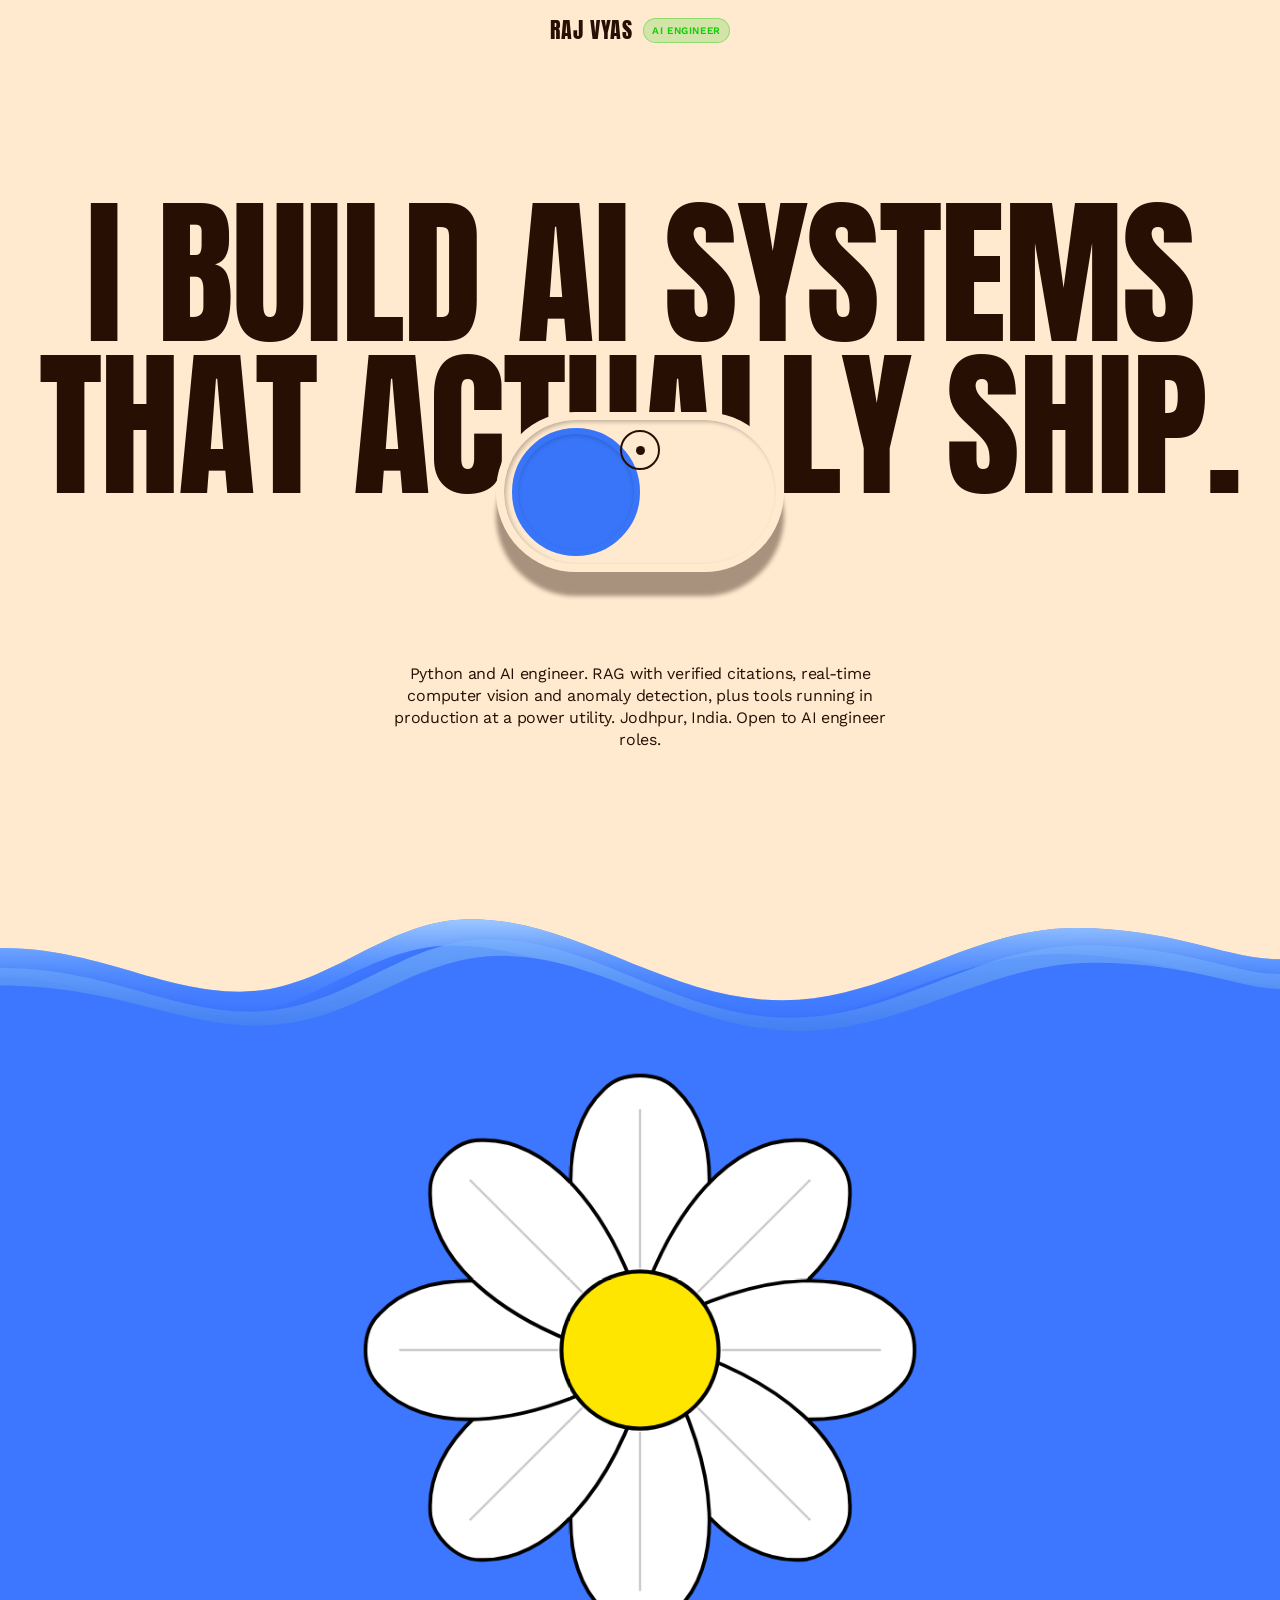
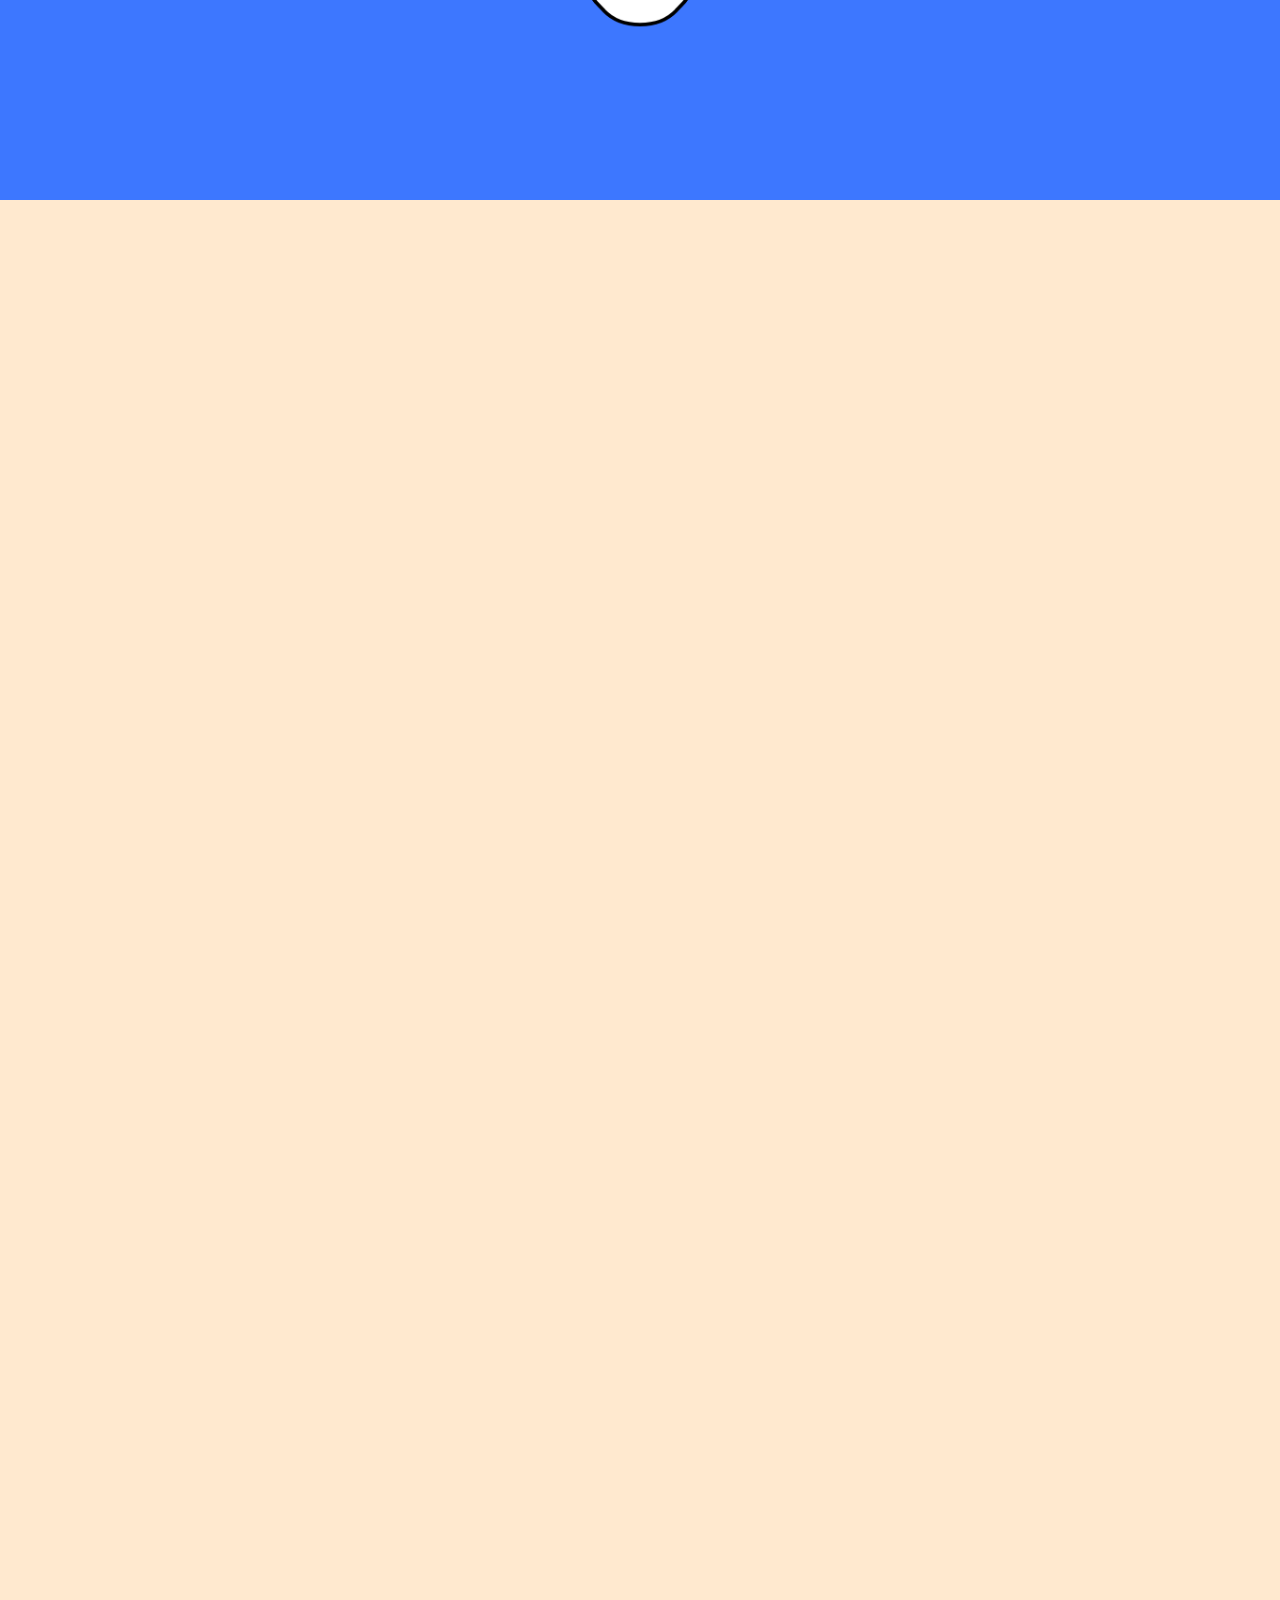
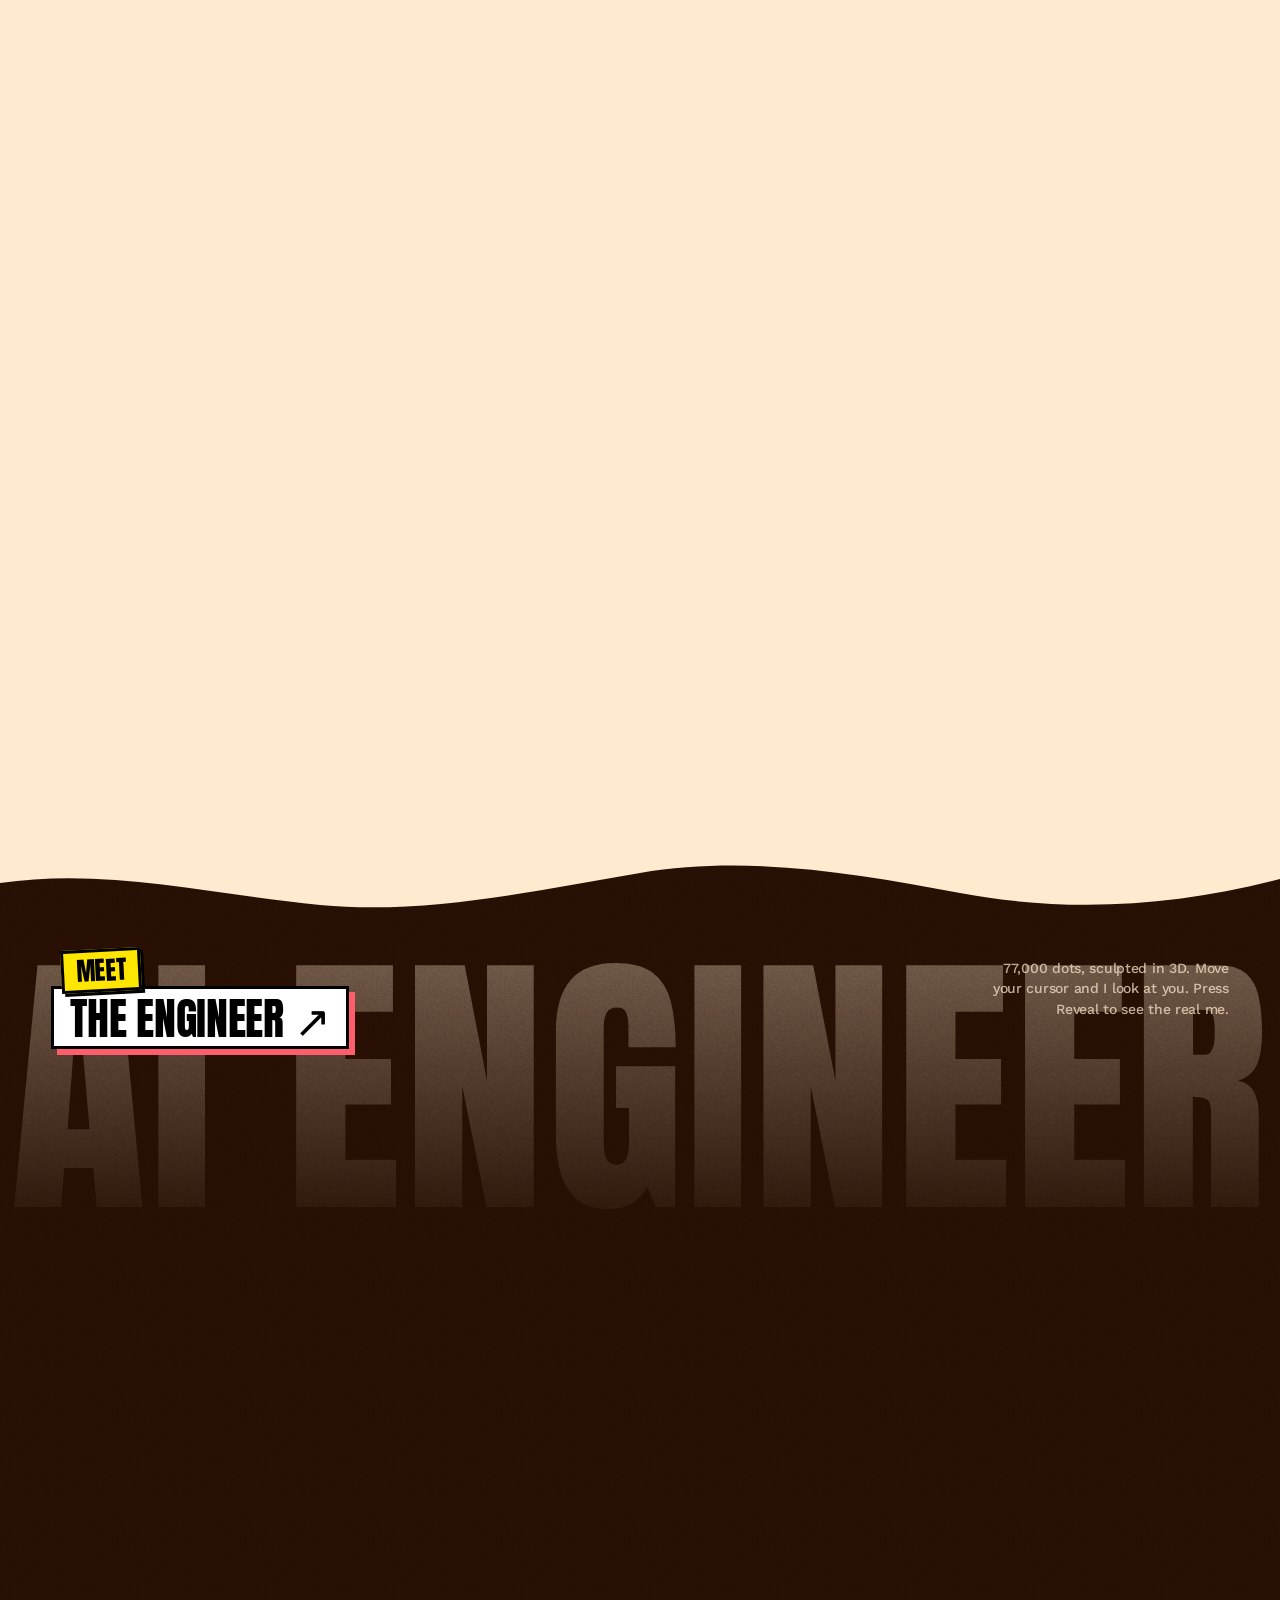
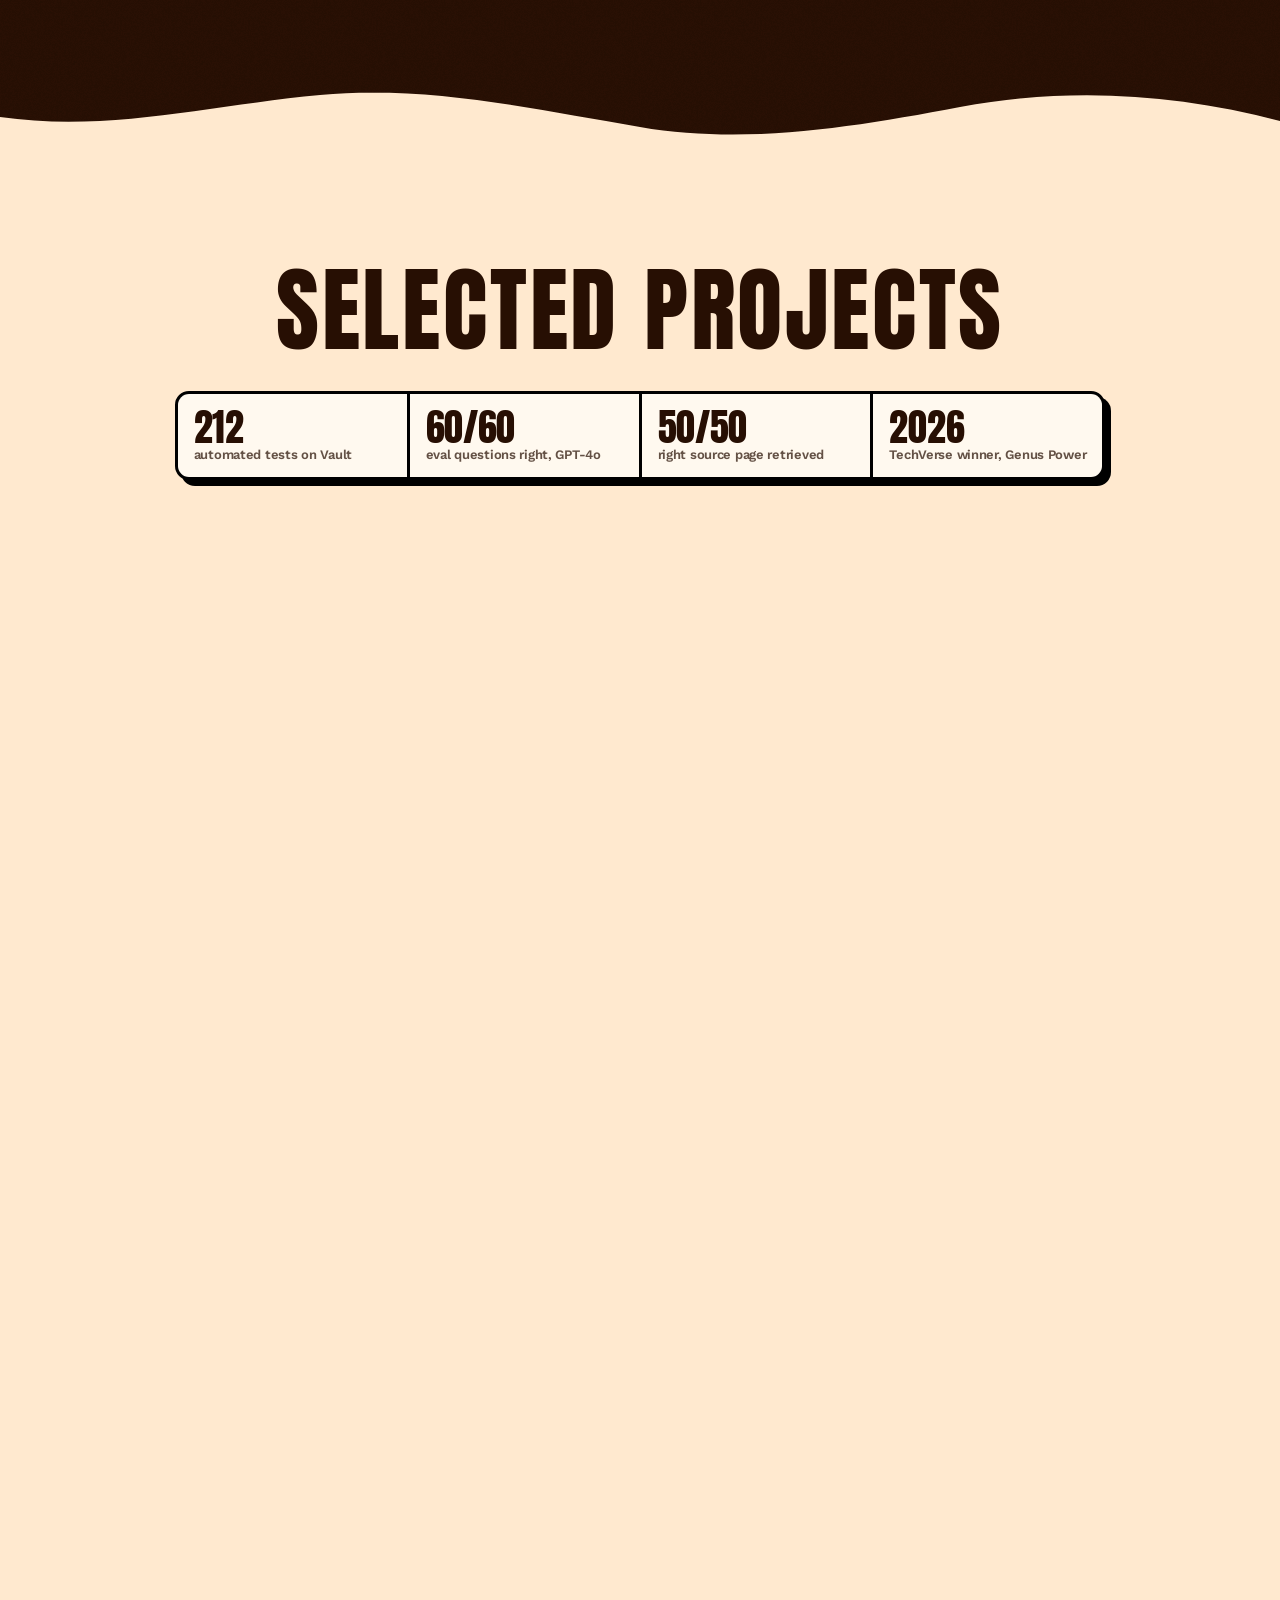
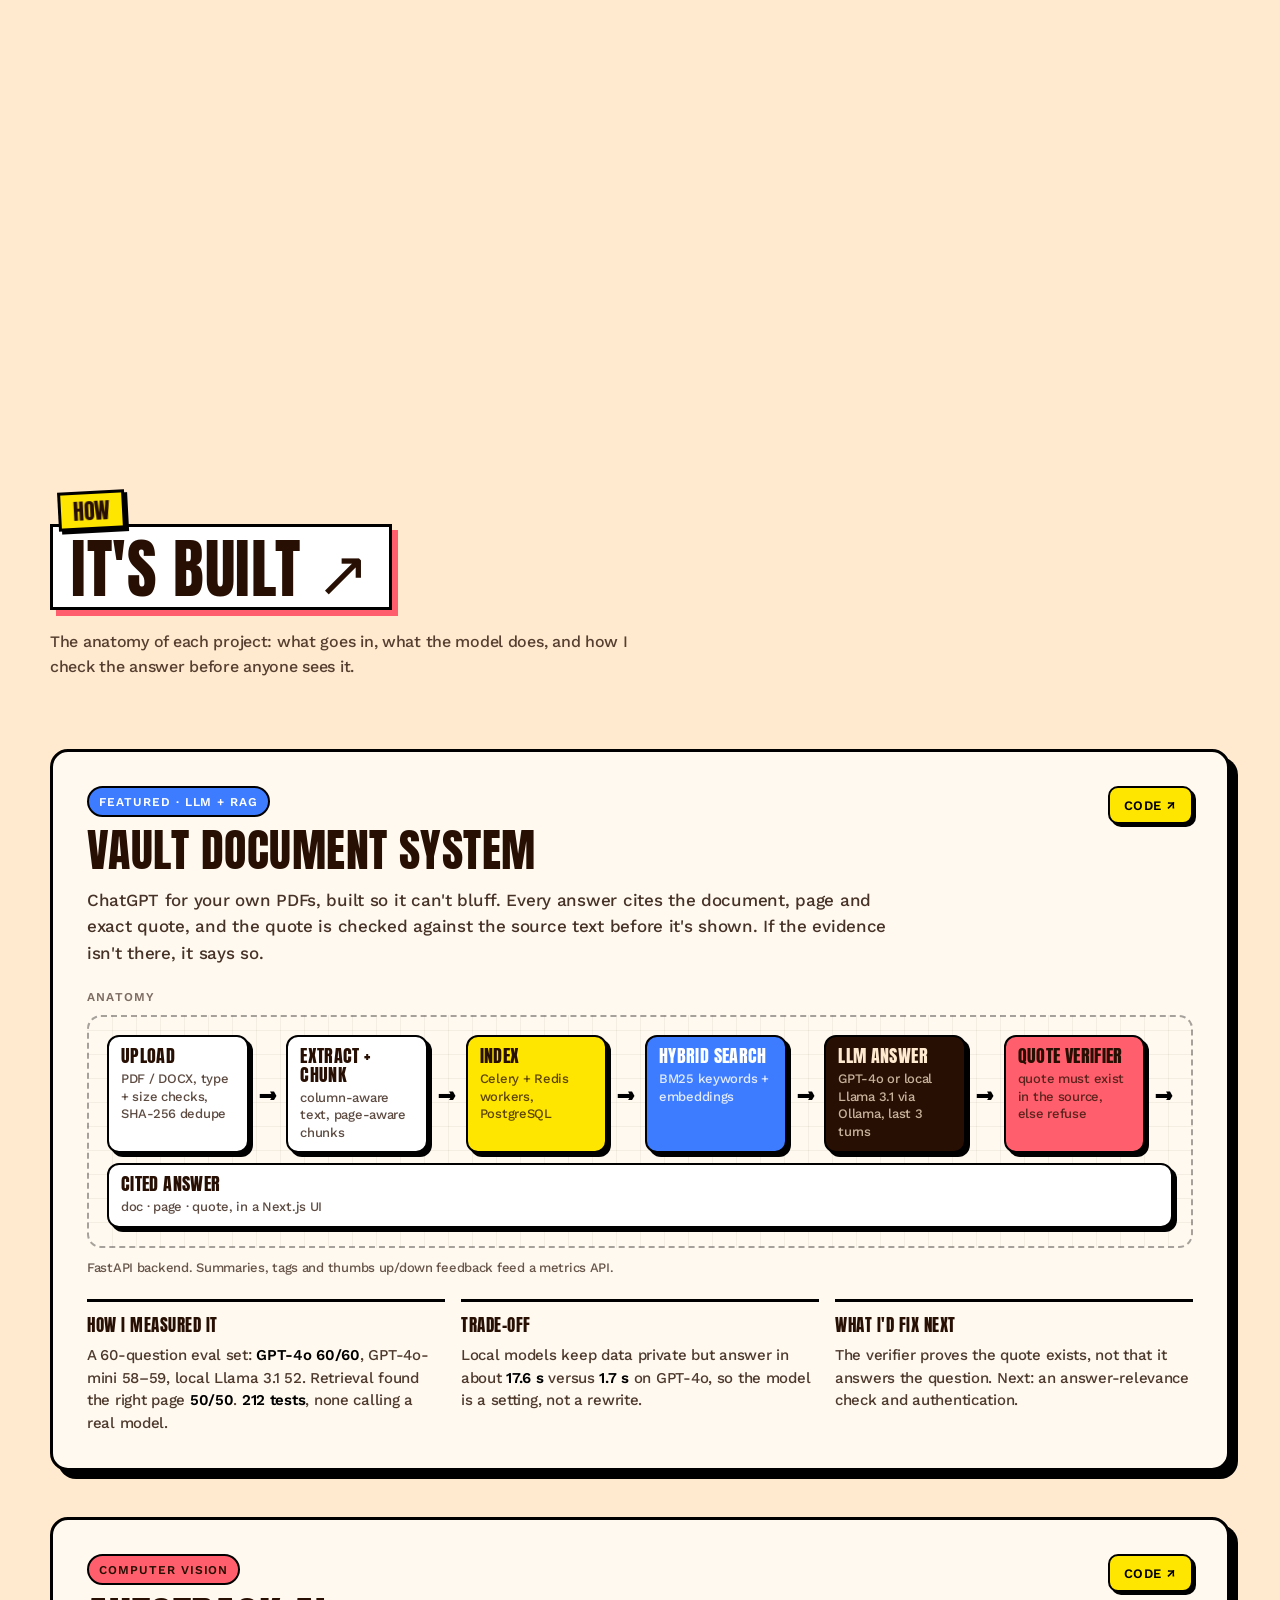
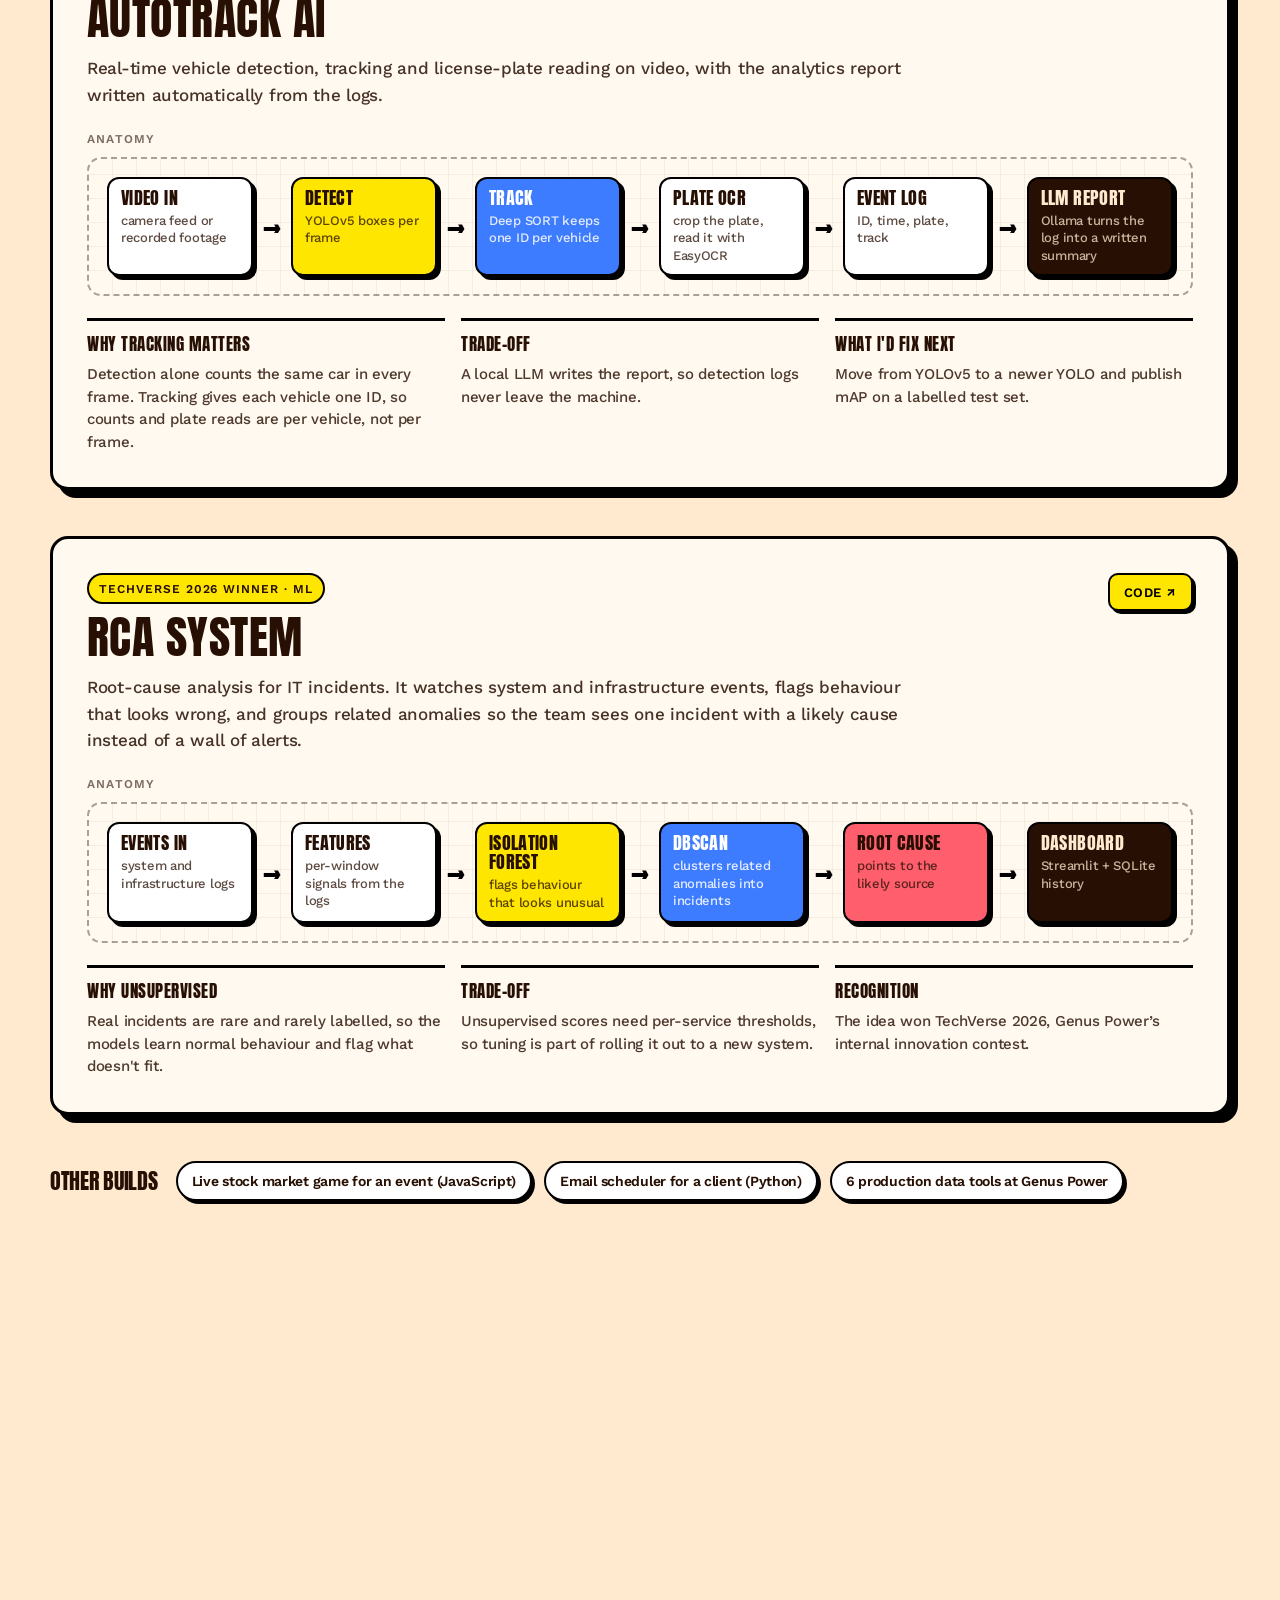
==== index.html @ a8d7f9f8 "Add files via upload" ====
<!DOCTYPE html>
<!-- saved from url=(0041)https://gsap-webflow-offbrand.webflow.io/ -->
<html data-wf-domain="gsap-webflow-offbrand.webflow.io" data-wf-page="67fea42b19018db93e3fe13a"
  data-wf-site="67fea42b19018db93e3fe132" class="w-mod-js lenis lenis-scrolling lenis-smooth">

<head>
  <meta http-equiv="Content-Type" content="text/html; charset=UTF-8">
  <style>
    .wf-force-outline-none[tabindex="-1"]:focus {
      outline: none;
    }
  
    /* CloudWatchForm Input & Button Styles */
    .cw-input:focus {
      border-color: #270f03 !important;
      background: #ffffff !important;
      box-shadow: 0 0 0 3px rgba(39, 15, 3, 0.12) !important;
    }
    .cw-submit-btn:hover {
      background-color: #3d77ff !important;
      border-color: #3d77ff !important;
      transform: translateY(-2px) !important;
      box-shadow: 0 8px 24px rgba(61, 119, 255, 0.35) !important;
    }

    /* ==========================================================================
       EDITORIAL CONTACT SECTION & NEO-BRUTALIST DECORATIONS
       ========================================================================== */
    .social-neo-card:hover .social-card-inner {
      transform: translate(-3px, -3px) !important;
      box-shadow: 7px 7px 0px #080808 !important;
    }
    .social-neo-card:hover .social-arrow-icon {
      transform: translate(2px, -2px) !important;
    }

    @media screen and (max-width: 1023px) {
      .contact-grid-container {
        grid-template-columns: 1fr !important;
        max-width: 480px !important;
        gap: 40px !important;
      }
      .contact-col-left, .contact-col-right {
        max-width: 440px !important;
        width: 100% !important;
        margin: 0 auto !important;
      }
      .decor-airplane {
        right: 20px !important;
        top: 20px !important;
        scale: 0.8 !important;
      }
    }

    @media screen and (max-width: 768px) {
      .decor-daisy {
        bottom: 10px !important;
        left: 10px !important;
        transform: scale(0.7) rotate(-8deg) !important;
        transform-origin: bottom left !important;
      }
      .decor-cloud-left {
        display: none !important;
      }
      .decor-cloud-right {
        bottom: 10px !important;
        right: 10px !important;
        transform: scale(0.75) !important;
        transform-origin: bottom right !important;
      }
    }
</style>
  <link href="https://cdn.prod.website-files.com/" rel="preconnect" crossorigin="anonymous">
  <title>Raj Vyas — Python Developer & AI/ML Engineer</title>
  <meta
    content="Portfolio of Raj Vyas, a Python developer in Jodhpur building computer vision pipelines, LLM-powered tools and automation that teams use every day."
    name="description">
  <meta content="Raj Vyas — Python Developer & AI/ML Engineer" property="og:title">
  <meta
    content="Portfolio of Raj Vyas, a Python developer in Jodhpur building computer vision pipelines, LLM-powered tools and automation that teams use every day."
    property="og:description">
  <meta content="./assets/og-image.jpg"
    property="og:image">
  <meta content="Raj Vyas — Python Developer & AI/ML Engineer" name="twitter:title">
  <meta
    content="Portfolio of Raj Vyas, a Python developer in Jodhpur building computer vision pipelines, LLM-powered tools and automation that teams use every day."
    name="twitter:description">
  <meta content="./assets/og-image.jpg"
    name="twitter:image">
  <meta property="og:type" content="website">
  <meta content="summary_large_image" name="twitter:card">
  <meta content="width=device-width, initial-scale=1" name="viewport">
  
  <link href="./lib/gsap-webflow-offbrand.webflow.shared.1d2cc8aa4.min.css" rel="stylesheet"
    type="text/css">
  <script
    type="text/javascript">!function (o, c) { var n = c.documentElement, t = " w-mod-"; n.className += t + "js", ("ontouchstart" in o || o.DocumentTouch && c instanceof DocumentTouch) && (n.className += t + "touch") }(window, document);</script>
  <link href="./assets/favicon.svg" rel="icon" type="image/svg+xml">
  <link href="./assets/favicon.png" rel="shortcut icon" type="image/png">
  <link href="./assets/apple-touch-icon.png" rel="apple-touch-icon">
  <script>
    history.scrollRestoration = "manual";
  </script>

  <style>
    @font-face {
      font-family: 'Worksans';
      src: url('./lib/WorkSans-Regular.woff2') format('woff2');
      font-weight: 400;
      font-style: normal;
    }

    @font-face {
      font-family: 'Worksans';
      src: url('./lib/WorkSans-Medium.woff2') format('woff2');
      font-weight: 500;
      font-style: normal;
    }

    @font-face {
      font-family: 'Worksans';
      src: url('./lib/WorkSans-SemiBold.woff2') format('woff2');
      font-weight: 600;
      font-style: normal;
    }

    @font-face {
      font-family: 'Anton';
      src: url('./lib/Anton-Regular.woff2') format('woff2');
      font-weight: 400;
      font-style: normal;
    }

    .site-switcher-banner {
      position: fixed;
      top: 12px;
      right: 16px;
      z-index: 99999;
      display: flex;
      align-items: center;
      gap: 8px;
      background: rgba(18, 18, 18, 0.85);
      backdrop-filter: blur(12px);
      -webkit-backdrop-filter: blur(12px);
      border: 1px solid rgba(255, 255, 255, 0.18);
      padding: 6px 14px;
      border-radius: 999px;
      font-family: 'Worksans', sans-serif;
      font-size: 13px;
      font-weight: 500;
      color: #fff;
      box-shadow: 0 4px 20px rgba(0, 0, 0, 0.3);
      transition: all 0.3s ease;
    }

    .site-switcher-banner:hover {
      background: rgba(25, 25, 25, 0.95);
      border-color: rgba(255, 255, 255, 0.35);
      transform: translateY(-1px);
    }

    .site-switcher-banner a {
      color: #10CD00;
      text-decoration: none;
      font-weight: 600;
      display: flex;
      align-items: center;
      gap: 4px;
    }

    .site-switcher-banner a:hover {
      text-decoration: underline;
    }
  </style>
  <link rel="preconnect" href="https://fonts.googleapis.com">
  <link rel="preconnect" href="https://fonts.gstatic.com" crossorigin>
  <link
    href="https://fonts.googleapis.com/css2?family=Anton&family=Work+Sans:ital,wght@0,300..900;1,300..900&display=swap"
    rel="stylesheet">
  <link rel="stylesheet" href="./lib/lenis.css">

  <style>
    [data-start="hidden"] {
      visibility: hidden;
    }
  </style>


  <style id="kinetic-hero-styles">
    /* ==========================================================================
   HERO KINETIC TYPOGRAPHY ANIMATION (ON-STATE TOGGLE)
   ========================================================================== */

    /* Hero Container constraint */
    .sec.hero {
      position: relative !important;
      overflow: clip !important;
      transition: background-color 0.6s ease;
    }

    /* Prominent Centered Toggle with High Z-Index */
    .comp.toggle-w,
    .toggle-comp,
    [data-hero="toggle"],
    .toggle-w {
      z-index: 100 !important;
      position: relative !important;
    }

    /* Toggle track and ball styling with spring physics & shadow */
    .toggle-slider {
      cursor: pointer;
      transition: background-color 0.3s ease, border-color 0.3s ease !important;
    }

    .toggle-ball {
      transition: transform 0.38s cubic-bezier(0.16, 1, 0.3, 1), background-color 0.25s ease !important;
      box-shadow: 0 3px 8px rgba(0, 0, 0, 0.25);
      will-change: transform;
    }

    /* ON-state: Vivid lime green (#00F02A) handle with smooth movement */
    [data-css="toggle"]:has(input:checked) .toggle-ball,
    .toggle-w:has(input:checked) .toggle-ball {
      transform: translateX(100%) !important;
      background-color: #00F02A !important;
      border-color: #00F02A !important;
      box-shadow: 0 0 16px rgba(0, 240, 42, 0.8), 0 2px 6px rgba(0, 0, 0, 0.4) !important;
    }

    [data-css="toggle"]:has(input:checked) .toggle-slider,
    .toggle-w:has(input:checked) .toggle-slider {
      background-color: #111111 !important;
      border-color: #242424 !important;
      box-shadow: 0 6px 20px rgba(0, 0, 0, 0.5) !important;
    }

    /* Kinetic Stage & Dark Backdrop - Hardware Accelerated & Contained */
    .kinetic-hero-stage {
      position: absolute !important;
      inset: 0 !important;
      top: 0 !important;
      left: 0 !important;
      width: 100% !important;
      height: 100% !important;
      overflow: hidden !important;
      pointer-events: none;
      display: flex;
      justify-content: center;
      align-items: center;
      z-index: 85 !important;
      visibility: hidden;
      opacity: 0;
      contain: paint;
      will-change: opacity;
    }

    .kinetic-hero-backdrop {
      position: absolute !important;
      inset: 0 !important;
      top: 0 !important;
      left: 0 !important;
      width: 100% !important;
      height: 100% !important;
      background: #080808 !important;
      opacity: 0;
      z-index: 1;
      pointer-events: none;
    }

    /* Diagonal Typography Strips Wrapper: Optimized render boundary */
    .kinetic-strips-wrapper {
      position: absolute;
      width: 135vw;
      height: 145vh;
      display: flex;
      flex-direction: column;
      justify-content: center;
      align-items: center;
      transform: rotate(-12.5deg) translateZ(0);
      transform-origin: center center;
      z-index: 2;
      overflow: visible;
      pointer-events: none;
      backface-visibility: hidden;
    }

    /* Horizontal Typography Strips with hardware acceleration */
    .kinetic-row {
      position: relative;
      width: 100%;
      display: flex;
      align-items: center;
      overflow: visible;
      white-space: nowrap;
      user-select: none;
      pointer-events: none;
      margin-top: -1.25vw;
      line-height: 0.95;
      contain: layout paint;
      transform: translateZ(0);
      backface-visibility: hidden;
    }

    /* Staggered Font Sizing across Rows */
    .kinetic-row-0 {
      font-size: clamp(3.8rem, 11vw, 11rem);
    }

    .kinetic-row-1 {
      font-size: clamp(5.2rem, 15vw, 15.5rem);
    }

    .kinetic-row-2 {
      font-size: clamp(3.6rem, 10vw, 10.5rem);
    }

    .kinetic-row-3 {
      font-size: clamp(5.8rem, 16.5vw, 17.5rem);
    }

    .kinetic-row-4 {
      font-size: clamp(4.2rem, 12vw, 12.5rem);
    }

    .kinetic-row-5 {
      font-size: clamp(5.4rem, 14.5vw, 15rem);
    }

    .kinetic-row-6 {
      font-size: clamp(3.8rem, 11vw, 11rem);
    }

    .kinetic-track {
      display: flex;
      flex-shrink: 0;
      white-space: nowrap;
      will-change: transform;
    }

    .kinetic-group {
      display: flex;
      align-items: center;
      flex-shrink: 0;
      white-space: nowrap;
    }

    /* Box color matching kinetic hero backdrop (#080808) - Crisp, fast shadow */
    .k-box {
      display: inline-flex;
      align-items: center;
      justify-content: center;
      background-color: #080808;
      color: #F8F5EE;
      padding: 0.05em 0.32em;
      margin: 0 0.13em;
      border-radius: 6px;
      border: 1.5px solid rgba(255, 255, 255, 0.12);
      box-shadow: 0 4px 14px rgba(0, 0, 0, 0.6);
      font-family: 'Anton', Impact, Arial, sans-serif;
      text-transform: uppercase;
      letter-spacing: -0.01em;
      line-height: 0.95em;
      white-space: nowrap;
    }

    /* Floating Visual Elements Between Typography Strips - GPU friendly */
    .k-accent {
      display: inline-flex;
      align-items: center;
      justify-content: center;
      margin: 0 0.28em;
      vertical-align: middle;
      position: relative;
    }

    .k-accent-img {
      height: 0.74em;
      width: auto;
      object-fit: contain;
      pointer-events: none;
    }

    .k-accent-video {
      height: 0.74em;
      width: 1.15em;
      object-fit: cover;
      border-radius: 8px;
      border: 2px solid #00F02A;
      box-shadow: 0 0 20px rgba(0, 240, 42, 0.45);
    }

    @media (prefers-reduced-motion: reduce) {

      .kinetic-track,
      .kinetic-row,
      .k-accent {
        animation: none !important;
      }
    }

    /* ==========================================================================
       MY JOURNEY INTERACTIVE ROADMAP & CLOUD EXPERIENCE
       ========================================================================== */
    :root {
      --j-yellow: #ffe600;
      --j-black: #000000;
      --j-card-bg: #fffdfa;
      --j-pink: #ff5277;
      --j-green: #22c55e;
      --j-blue: #38bdf8;
    }

    .scrolltrigger-sec {
      height: 750svh !important;
      position: relative !important;
    }

    .scrolltrigger-sec .sticky-w {
      padding-top: 0 !important;
      padding-bottom: 0 !important;
      height: 100vh !important;
      height: 100svh !important;
      width: 100vw !important;
      position: sticky !important;
      top: 0 !important;
      overflow: hidden !important;
    }

    .scrolltrigger-sec .sky-scroller {
      width: 100vw !important;
      height: 100vh !important;
      height: 100svh !important;
      max-width: none !important;
      border-radius: 0 !important;
    }

    .scrolltrigger-sec .layer:not(.flex-b) {
      inset: 0 !important;
      width: 100vw !important;
      height: 100vh !important;
      height: 100svh !important;
    }

    /* Journey Stage Overlay */
    .journey-stage-wrap {
      position: absolute !important;
      inset: 0 !important;
      width: 100% !important;
      height: 100% !important;
      z-index: 10 !important;
      pointer-events: auto !important;
      visibility: hidden;
      opacity: 0;
      overflow: hidden !important;
    }

    .journey-stage-inner {
      position: relative !important;
      width: 100% !important;
      height: 100% !important;
      max-width: 1920px !important;
      max-height: 1080px !important;
      margin: 0 auto !important;
    }

    /* SVG Road Canvas */
    .journey-svg-canvas {
      position: absolute !important;
      inset: 0 !important;
      width: 100% !important;
      height: 100% !important;
      z-index: 2 !important;
      pointer-events: none !important;
    }

    /* Cards Layer */
    .journey-cards-layer {
      position: absolute !important;
      inset: 0 !important;
      width: 100% !important;
      height: 100% !important;
      z-index: 12 !important;
      pointer-events: none !important;
    }

    /* Individual Milestone Container */
    .j-milestone {
      position: absolute !important;
      pointer-events: auto !important;
      transform-origin: center bottom;
      will-change: transform, opacity;
      filter: drop-shadow(0 6px 16px rgba(0,0,0,0.12));
      transition: filter 0.25s ease;
    }

    .j-milestone:hover {
      filter: drop-shadow(0 10px 24px rgba(0,0,0,0.18));
      z-index: 35 !important;
    }

    /* Card Styling */
    .j-card {
      background: var(--j-card-bg) !important;
      border: 3.5px solid #000000 !important;
      border-radius: 14px !important;
      box-shadow: 4px 4px 0px #000000 !important;
      padding: 0.65rem 0.95rem !important;
      color: #000000 !important;
      font-size: clamp(0.72rem, 0.88vw, 0.94rem) !important;
      line-height: 1.35 !important;
      font-weight: 600 !important;
      transition: transform 0.2s cubic-bezier(0.2, 0.8, 0.2, 1);
    }

    .j-milestone:hover .j-card {
      transform: translateY(-2px);
    }

    /* Badges */
    .j-badge-yellow {
      display: inline-flex !important;
      align-items: center !important;
      background: var(--j-yellow) !important;
      color: #000000 !important;
      font-weight: 950 !important;
      font-size: clamp(0.85rem, 1.1vw, 1.25rem) !important;
      letter-spacing: -0.01em !important;
      text-transform: uppercase !important;
      padding: 0.25rem 0.8rem !important;
      border: 3px solid #000000 !important;
      border-radius: 8px !important;
      box-shadow: 3px 3px 0px #000000 !important;
      white-space: nowrap !important;
    }

    .j-badge-pink {
      display: inline-flex !important;
      align-items: center !important;
      background: var(--j-pink) !important;
      color: #ffffff !important;
      font-weight: 850 !important;
      font-size: clamp(0.72rem, 0.88vw, 0.98rem) !important;
      padding: 0.2rem 0.65rem !important;
      border: 2.5px solid #000000 !important;
      border-radius: 9999px !important;
      box-shadow: 2.5px 2.5px 0px #000000 !important;
      white-space: nowrap !important;
    }

    .j-badge-white {
      display: inline-flex !important;
      align-items: center !important;
      background: #ffffff !important;
      color: #000000 !important;
      font-weight: 750 !important;
      font-size: clamp(0.7rem, 0.84vw, 0.92rem) !important;
      padding: 0.18rem 0.55rem !important;
      border: 2.5px solid #000000 !important;
      border-radius: 6px !important;
      box-shadow: 2px 2px 0px #000000 !important;
      white-space: nowrap !important;
    }

    /* Title Banner (Top Left) */
    .journey-title-banner {
      position: absolute !important;
      left: 3.2% !important;
      top: 3.5% !important;
      z-index: 25 !important;
      display: flex !important;
      flex-direction: column !important;
      align-items: flex-start !important;
      transform: rotate(-3deg);
      filter: drop-shadow(4px 4px 0px rgba(0,0,0,0.85));
      pointer-events: auto !important;
    }

    .title-my {
      background: var(--j-yellow) !important;
      color: #000000 !important;
      font-weight: 950 !important;
      font-size: clamp(2rem, 3.4vw, 4rem) !important;
      line-height: 0.9 !important;
      padding: 0.4rem 1rem 0.25rem !important;
      border: 4px solid #000000 !important;
      border-radius: 8px !important;
      margin-bottom: -8px !important;
      margin-left: 14px !important;
      z-index: 2 !important;
      box-shadow: 3px 3px 0px #000000 !important;
    }

    .title-journey {
      background: #ffffff !important;
      color: #000000 !important;
      font-weight: 950 !important;
      font-size: clamp(2.6rem, 4.6vw, 5.5rem) !important;
      line-height: 0.95 !important;
      padding: 0.45rem 1.5rem 0.55rem !important;
      border: 4px solid #000000 !important;
      border-radius: 12px !important;
      display: flex !important;
      align-items: center !important;
      gap: 0.5rem !important;
      position: relative !important;
      box-shadow: 4px 4px 0px #000000 !important;
    }

    .title-journey::after {
      content: "";
      position: absolute;
      left: -4px;
      right: -4px;
      bottom: -11px;
      height: 11px;
      background: var(--j-pink);
      border: 4px solid #000000;
      border-top: none;
      border-radius: 0 0 8px 8px;
      z-index: -1;
    }

    /* Sticker Illustrations */
    .sticker-illus {
      filter: drop-shadow(0 0 0 3.5px #ffffff) drop-shadow(2.5px 3.5px 0px #000000);
      display: block !important;
      transition: transform 0.25s cubic-bezier(0.2, 0.8, 0.2, 1);
    }

    .j-milestone:hover .sticker-illus {
      transform: scale(1.08) rotate(-3deg);
    }

    /* Lists */
    .j-list {
      list-style: none !important;
      display: flex !important;
      flex-direction: column !important;
      gap: 0.32rem !important;
      margin-top: 0.35rem !important;
      padding-left: 0 !important;
    }

    .j-list li {
      display: flex !important;
      align-items: flex-start !important;
      gap: 0.45rem !important;
      color: #111111 !important;
      font-size: clamp(0.72rem, 0.84vw, 0.94rem) !important;
      font-weight: 600 !important;
    }

    .j-list li::before {
      content: "•";
      font-size: 1.2em;
      color: #000000;
      line-height: 1;
    }

    .j-list.checks li::before {
      content: "";
      display: none;
    }

    .check-box {
      width: 17px !important;
      height: 17px !important;
      background: var(--j-yellow) !important;
      border: 2px solid #000000 !important;
      border-radius: 4px !important;
      display: inline-flex !important;
      align-items: center !important;
      justify-content: center !important;
      flex-shrink: 0 !important;
      margin-top: 1px !important;
      font-size: 11px !important;
      font-weight: 950 !important;
      color: #000000 !important;
    }

    .check-box.green {
      background: #22c55e !important;
      color: #ffffff !important;
    }

    .check-box.dark {
      background: #000000 !important;
      color: #ffffff !important;
    }

    /* Animated pulse glow on moving indicator */
    .road-indicator-glow {
      animation: pulseGlow 1.2s ease-in-out infinite alternate;
    }

    @keyframes pulseGlow {
      0% { r: 16; opacity: 0.35; }
      100% { r: 24; opacity: 0.8; }
    }

        /* ==========================================================================
   NAVIGATION: TWO SEPARATE SECTIONS (HERO ONLY)
   Section 1: Top Brand Header [RAJ VYAS AI / ML DEV]
   Section 2: Secondary Section Pill Nav [Architecture, Projects, ...]
   ========================================================================== */
.nav-w {
  position: absolute !important;
  inset: 0% 0% auto !important;
  top: 0 !important;
  z-index: 95 !important;
  pointer-events: none !important;
  display: flex !important;
  flex-direction: column !important;
  align-items: center !important;
  width: 100% !important;
}

/* SECTION 1: Brand Header with comfortable top breathing room from screen */
.nav-w .nav {
  pointer-events: auto !important;
  display: flex !important;
  justify-content: center !important;
  align-items: center !important;
  padding-top: 1.15rem !important;
  width: 100% !important;
}

.logo-banner-w {
  display: flex !important;
  align-items: center !important;
  gap: 12px !important;
}

/* SECTION 2: Pill Nav treated as independent section below brand header */
.overflow-w {
  display: block !important;
  overflow: visible !important;
  position: relative !important;
  pointer-events: auto !important;
  top: -16px !important;
  margin-top: 0 !important;
}

.sub-nav-bg {
  display: flex !important;
  position: relative !important;
  visibility: visible !important;
  opacity: 1 !important;
  transform-origin: center center;
  background-color: var(--secondary, #ffe9cf) !important;
  color: var(--primary, #270f03) !important;
  border-radius: 9999px !important;
  padding: 0.45rem 0.35rem !important;
  box-shadow: 0 4px 18px rgba(0, 0, 0, 0.08) !important;
  border: 1px solid rgba(39, 15, 3, 0.12) !important;
  pointer-events: auto !important;
  overflow: visible !important;
}

    /* Liquid Water Droplet Moving Pill */
    .nav-water-pill {
      position: absolute !important;
      top: 0 !important;
      left: 0 !important;
      background-color: var(--primary, #270f03) !important;
      border-radius: 9999px !important;
      pointer-events: none !important;
      z-index: 1 !important;
      box-shadow: 0 3px 12px rgba(39, 15, 3, 0.22) !important;
      will-change: transform, width, height !important;
    }

    .sub-nav-w {
      display: flex !important;
      position: relative !important;
      flex-direction: row !important;
      align-items: center !important;
      margin: 0 !important;
      padding: 0 !important;
      gap: 0.15rem !important;
      z-index: 2 !important;
    }

.sub-nav-w .link-li-w {
  cursor: pointer !important;
  position: relative !important;
  z-index: 2 !important;
  padding: 0.46rem 0.82rem !important;
  font-size: 14.5px !important;
  font-weight: 500 !important;
  line-height: 1.2 !important;
  border-radius: 9999px !important;
  color: rgba(39, 15, 3, 0.72) !important;
  background-color: transparent !important;
  transition: color 0.22s cubic-bezier(0.2, 0.8, 0.2, 1), opacity 0.22s ease !important;
  user-select: none !important;
  opacity: 0.85 !important;
}

    /* Active or hovered item text (pill under it) */
    .sub-nav-w .link-li-w.active-pill-text {
      color: #ffe9cf !important;
      opacity: 1 !important;
      font-weight: 600 !important;
    }

    /* REMOVE OLD HOVER EFFECT: no green color, no jumpy transitions */
    .sub-nav-w .link-li-w:hover {
      opacity: 1 !important;
    }

    .sub-nav-w .link-li-w.current {
      background-color: transparent !important;
    }

    .current-highlight,
    [data-selector="highlight"] {
      display: none !important;
    }

    /* ==========================================================================
   REMOVE MADE WITH WEBFLOW BADGE
   ========================================================================== */
    .w-webflow-badge,
    a.w-webflow-badge,
    [class*="w-webflow-badge"] {
      display: none !important;
      visibility: hidden !important;
      opacity: 0 !important;
      pointer-events: none !important;
      width: 0 !important;
      height: 0 !important;
      overflow: hidden !important;
    }
  </style>

  <style id="flower-animation-styles">
    /* ==========================================================================
       SCROLL-DRIVEN FLOWER & TYPOGRAPHY CARDS ANIMATION SECTION
       ========================================================================== */
    .flower-anim-track {
      position: relative !important;
      width: 100% !important;
      height: 350vh !important;
      z-index: 5 !important;
    }

    .flower-sticky-container {
      position: sticky !important;
      top: 0 !important;
      width: 100% !important;
      height: 100vh !important;
      background-color: #3d77ff !important;
      overflow: hidden !important;
      display: flex !important;
      align-items: center !important;
      justify-content: center !important;
    }

    /* Solid light blue bg: hide sunburst rays */
    .flower-fullscreen-burst {
      display: none !important;
    }

    .flower-burst-rays-group {
      transform-origin: 0px 0px;
      will-change: transform;
    }

    /* Behind-the-Flower "About Me" Heading */
    .flower-about-w {
      position: absolute;
      inset: 0;
      width: 100%;
      height: 100%;
      display: flex;
      align-items: center;
      justify-content: center;
      pointer-events: none;
      z-index: 2;
      overflow: visible;
    }

    .flower-about-heading {
      margin: 0;
      font-family: inherit;
      font-size: clamp(4.2rem, 10.5vmin, 9.2rem);
      font-weight: 900;
      letter-spacing: -0.04em;
      line-height: 0.95;
      text-transform: uppercase;
      color: #ffffff;
      text-shadow: 0 10px 40px rgba(0, 0, 0, 0.4);
      white-space: nowrap;
      user-select: none;
      will-change: transform, opacity;
      opacity: 0;
      visibility: hidden;
    }

    /* Behind-the-Flower Typography Layer */
    .flower-bg-typography {
      position: absolute;
      inset: 0;
      width: 100%;
      height: 100%;
      display: flex;
      justify-content: space-between;
      align-items: center;
      padding: 0 4.5vw;
      pointer-events: none;
      z-index: 2;
      overflow: hidden;
      box-sizing: border-box;
    }

    .flower-bg-col {
      display: flex;
      flex-direction: column;
      gap: 1.5vmin;
      text-transform: uppercase;
      font-weight: 900;
      letter-spacing: -0.035em;
      line-height: 0.92;
      user-select: none;
      opacity: 0;
      visibility: hidden;
      will-change: transform, opacity;
    }

    .flower-bg-col-left {
      align-items: flex-start;
      text-align: left;
    }

    .flower-bg-col-right {
      align-items: flex-end;
      text-align: right;
    }

    .flower-bg-word {
      display: block;
      font-size: clamp(2.4rem, 6vmin, 5.8rem);
      color: #ffffff;
      text-shadow: 0 4px 20px rgba(0, 0, 0, 0.4);
    }

    .flower-bg-word.accent {
      color: #ffe600;
      text-shadow: 0 4px 20px rgba(0, 0, 0, 0.45);
    }

    /* Centered Flower Stage (reduced a bit initially for balanced breathing room) */
    .flower-stage {
      position: relative;
      width: min(78vmin, 660px);
      height: min(78vmin, 660px);
      display: flex;
      align-items: center;
      justify-content: center;
      z-index: 3;
      overflow: visible !important;
    }

    .flower-art-wrapper {
      position: absolute;
      inset: 0;
      pointer-events: none;
      z-index: 2;
      transform-origin: center center;
      display: flex;
      align-items: center;
      justify-content: center;
      will-change: transform;
      overflow: visible !important;
    }

    .flower-svg-root,
    svg.flower-svg-root {
      width: 100% !important;
      height: 100% !important;
      overflow: visible !important;
    }

    .flower-cards-layer {
      position: absolute;
      inset: 0;
      pointer-events: none;
      z-index: 10;
    }

    .flower-card {
      position: absolute;
      overflow: hidden;
      border: 3.5px solid #000000;
      box-shadow: 6px 6px 0px #000000;
      padding: 0.35em 0.8em;
      pointer-events: auto;
      border-radius: 0;
      will-change: transform, opacity;
    }

    .flower-card-mask {
      overflow: hidden;
      display: block;
    }

    .flower-card-inner {
      display: block;
      line-height: 0.95;
      font-weight: 900;
      letter-spacing: -0.03em;
      will-change: transform;
    }

    .flower-card-noir {
      top: 24%;
      left: 4%;
      background-color: #0d0d0d;
      color: #ffe600;
      font-size: clamp(2.2rem, 4.4vmin, 4rem);
      z-index: 12;
    }

    .flower-card-resume {
      text-decoration: none !important;
      cursor: pointer !important;
      transition: transform 0.2s cubic-bezier(0.34, 1.56, 0.64, 1), box-shadow 0.2s ease;
    }

    .flower-card-resume:hover {
      transform: translate(-2px, -2px) scale(1.06) !important;
      box-shadow: 8px 8px 0px #000000 !important;
    }

    .flower-card-noir .flower-card-inner {
      text-transform: uppercase;
    }

    .flower-card-studio {
      top: 38%;
      left: 26%;
      background-color: #d1ff36;
      color: #000000;
      font-size: clamp(2rem, 4.2vmin, 3.8rem);
      z-index: 15;
    }

    .flower-card-studio .flower-card-inner {
      font-style: italic;
    }

    .flower-card-26,
    .flower-card-06 {
      top: 26%;
      right: 6%;
      background-color: #ff3b30;
      color: #ffffff;
      font-size: clamp(2.4rem, 4.8vmin, 4.4rem);
      z-index: 13;
    }

    .flower-card-20 {
      top: 60%;
      left: 38%;
      background-color: #ffe600;
      color: #000000;
      font-size: clamp(2.4rem, 4.8vmin, 4.4rem);
      z-index: 14;
    }

    .flower-white-transition {
      position: absolute;
      inset: 0;
      background-color: var(--secondary, #ffe9cf);
      z-index: 100;
      pointer-events: none;
      opacity: 0;
      will-change: opacity;
    }

    /* Flip Section Card Wrapper & Pop-Out Controls */
    #flip {
      overflow: visible !important;
    }

    #flip .comp {
      overflow: visible !important;
    }

    #flip .flip-list-w {
      width: min(88%, 34rem) !important;
      max-width: 34rem !important;
      margin-left: auto !important;
      margin-right: auto !important;
      grid-row-gap: 5rem !important;
      display: flex !important;
      flex-direction: column !important;
    }

    #flip .flip-list-w > li {
      position: relative !important;
      z-index: 1;
      width: 100% !important;
    }

    #flip .flip-list-w > li.is-active {
      z-index: 50 !important;
    }

    #flip .flip-card-container {
      position: relative !important;
      width: 100% !important;
    }

    /* Flip Section Full-Box Project Showcase */
    #flip .flip-item {
      padding: 0 !important;
      position: relative !important;
      z-index: 2 !important;
      overflow: hidden !important;
      border-radius: var(--rounded-1, 10px) !important;
      border: 2px solid rgba(0, 0, 0, 0.12) !important;
      box-shadow: 0 14px 36px rgba(0, 0, 0, 0.22) !important;
      background-color: #0d0d0d !important;
      aspect-ratio: 389/193 !important;
      transition: box-shadow 0.4s ease, border-color 0.4s ease;
      cursor: pointer !important;
    }

    #flip .flip-card-container:hover .flip-item {
      box-shadow: 0 20px 48px rgba(0, 0, 0, 0.35) !important;
      border-color: rgba(0, 0, 0, 0.28) !important;
    }

    #flip .flip-project-frame {
      position: absolute !important;
      inset: 0 !important;
      width: 100% !important;
      height: 100% !important;
      overflow: hidden !important;
      border-radius: inherit !important;
    }

    #flip .flip-project-img {
      width: 100% !important;
      height: 100% !important;
      object-fit: cover !important;
      object-position: center center !important;
      display: block !important;
      border-radius: inherit !important;
      transform-origin: center center;
    }

    /* Visit Site Button: Pops out from BEHIND the image towards the RIGHT, Blue #3d77ff ONLY on HOVER */
    #flip .flip-visit-btn {
      position: absolute !important;
      top: 50% !important;
      right: 0 !important;
      z-index: 1 !important;
      display: inline-flex !important;
      align-items: center !important;
      gap: 8px !important;
      padding: 11px 22px !important;
      background-color: #3d77ff !important;
      color: #ffffff !important;
      font-family: 'Work Sans', sans-serif !important;
      font-size: 13px !important;
      font-weight: 700 !important;
      letter-spacing: 0.04em !important;
      text-transform: uppercase !important;
      text-decoration: none !important;
      border-radius: 999px !important;
      border: 2px solid #270f03 !important;
      box-shadow: 0 8px 24px rgba(61, 119, 255, 0.35), 0 4px 10px rgba(0, 0, 0, 0.15) !important;
      white-space: nowrap !important;
      opacity: 0 !important;
      visibility: hidden !important;
      pointer-events: none !important;
      transform: translateY(-50%) translateX(0) !important;
      transition: transform 0.48s cubic-bezier(0.34, 1.56, 0.64, 1),
                  opacity 0.35s ease,
                  visibility 0.35s ease,
                  background-color 0.2s ease,
                  box-shadow 0.2s ease !important;
      cursor: pointer !important;
    }

    #flip .flip-visit-btn svg {
      transition: transform 0.2s ease !important;
      flex-shrink: 0 !important;
    }

    /* Hover pop-out state: button emerges from behind the image to the right ONLY on hover */
    #flip .flip-card-container:hover .flip-visit-btn {
      opacity: 1 !important;
      visibility: visible !important;
      pointer-events: auto !important;
      transform: translateY(-50%) translateX(calc(100% + 20px)) !important;
    }

    #flip .flip-visit-btn:hover {
      background-color: #2962ff !important;
      box-shadow: 0 12px 30px rgba(41, 98, 255, 0.5), 0 6px 14px rgba(0, 0, 0, 0.2) !important;
      transform: translateY(-50%) translateX(calc(100% + 22px)) scale(1.04) !important;
    }

    #flip .flip-visit-btn:hover svg {
      transform: translate(2px, -2px) !important;
    }

    @media screen and (max-width: 991px) {
      #flip .flip-card-container:hover .flip-visit-btn {
        top: -16px !important;
        right: 0 !important;
        transform: translateY(0) translateX(0) !important;
      }
      #flip .flip-list-w {
        grid-row-gap: 5.5rem !important;
      }
    }

    @media screen and (max-width: 767px) {
      .flower-about-heading {
        font-size: clamp(3rem, 11vw, 5.5rem);
      }
      .flower-bg-typography {
        padding: 0 3vw;
      }
      .flower-bg-word {
        font-size: clamp(1.4rem, 4.8vw, 2.4rem);
      }
      .flower-stage {
        width: min(80vmin, 400px);
        height: min(80vmin, 400px);
      }
      .flower-card {
        border-width: 2.5px;
        box-shadow: 4px 4px 0px #000000;
        padding: 0.25em 0.55em;
      }
      .flower-card-noir {
        top: 20%;
        left: 2%;
      }
      .flower-card-studio {
        top: 36%;
        left: 22%;
      }
      .flower-card-26,
    .flower-card-06 {
        top: 24%;
        right: 2%;
      }
      .flower-card-20 {
        top: 58%;
        left: 34%;
      }
    }
  </style>

</head>

<body style="">
  <div class="w-embed"><!-- global custom component wrapper -->

    <style>
      /** Text Highlight */
      ::selection {
        background: var(--primary);
        color: var(--secondary);
        text-shadow: none;
      }

      ::-moz-selection {
        background: var(--primary);
        color: var(--secondary);
        text-shadow: none;
      }

      [data-select="inverse"] ::selection {
        background: var(--secondary);
        color: var(--primary);
        text-shadow: none;
      }

      [data-select="inverse"] ::-moz-selection {
        background: var(--secondary);
        color: var(--primary);
        text-shadow: none;
      }

      /** Font Smoothing */
      body {
        -webkit-font-smoothing: antialiased;
        -moz-osx-font-smoothing: grayscale;
      }

      /** Toggle States */
      [data-css="toggle"] {
        .toggle-ball {
          transform: translateX(0%);
          transition: transform .3s ease-out;
        }
      }

      [data-css="toggle"]:has(input:checked) {
        .toggle-ball {
          transform: translateX(100%);
          background-color: #10CD00;
          border-color: #10CD00;
        }
      }

      img {
        user-drag: none;
        -webkit-user-drag: none;
        user-select: none;
        -moz-user-select: none;
        -webkit-user-select: none;
        -ms-user-select: none;
      }

      /* -- explainer css */
      /* -- explainer css */
      [data-css="explainer"] {
        .explainer-expandable-w {
          display: grid;
          grid-template-columns: 1fr;
          grid-template-rows: 0fr;
          transition: grid-template-rows 0.5s;
        }

        .plus-icon-w {
          transform: rotate(0deg);
          transition: transform 0.4s ease-in-out;
        }

        .plus-icon-w>div:nth-child(1) {
          transform: scaleX(1);
          transition: transform 0.4s ease-in-out;
        }
      }

      [data-css="explainer"]:has(input:checked) {
        .explainer-expandable-w {
          display: grid;
          grid-template-rows: 1fr;
        }

        .plus-icon-w {
          transform: rotate(90deg);
        }

        .plus-icon-w>div:nth-child(1) {
          transform: scaleX(0);
        }
      }

      @media (max-width: 599px) {
        [data-css="explainer"] {
          .explainer-expandable-w {
            display: grid;
            grid-template-columns: 1fr;
            grid-template-rows: 1fr;
            transition: grid-template-rows 0.5s;
          }
        }
      }

      /** -- toggle styles */
      [data-css="toggle"] {
        position: relative;

        .toggle-slider {
          box-shadow: inset 2px 2px 4px rgba(0, 0, 0, 0.25);
        }

        .toggle-ball {
          box-shadow: inset 0px 2px 4px rgba(0, 0, 0, 0.15);
        }
      }

      /* -- sky hero mask */
      .sky-hero-w {
        clip-path: polygon(20% 13%, 65% 14%, 63% 90%, 20% 84%);
      }

      /* -- slider current style */
      [data-animate="slider"] {
        .current>div {
          background-color: var(--green);
          transition: background-color 0.3s ease-in-out 0.2s;
        }
      }
    </style>
  </div>
        <nav data-module="nav" class="nav-w">
    <div class="nav">
      <div class="logo-banner-w" style="display:flex; align-items:center; gap:16px;">
        <a href="#hero" style="text-decoration:none; color:inherit; display:flex; align-items:center; gap:10px;">
          <span
            style="font-family:'Anton',sans-serif; font-size:22px; letter-spacing:0.04em; color:currentColor; text-transform:uppercase;">RAJ VYAS</span>
          <span
            style="font-family:'Worksans',sans-serif; font-size:10px; font-weight:600; padding:3px 8px; border-radius:99px; background:rgba(16,205,0,0.18); border:1px solid rgba(16,205,0,0.35); color:#10CD00; letter-spacing:0.06em; text-transform:uppercase;">AI ENGINEER</span>
        </a>
      </div>
    </div>
  </nav>
  <div id="smooth-wrapper" data-start="hidden" class="scroll-wrapper" style="opacity: 1; visibility: inherit;">
    <main id="smooth-content" class="main">
      <header id="hero" data-module="hero" class="sec hero">
        <div class="kinetic-hero-stage" data-hero="kinetic-stage">
          <div class="kinetic-hero-backdrop"></div>
          <div class="kinetic-strips-wrapper">
            <div class="kinetic-row kinetic-row-0" data-row="0">
              <div class="kinetic-track" data-direction="left" data-speed="28">
                <div class="kinetic-group"><span class="k-box">Python</span><span class="k-accent"><img src="./assets/tech-icons/python.svg" alt="Python" class="k-accent-img"></span><span class="k-box">PyTorch</span><span class="k-accent"><img src="./assets/tech-icons/pytorch.svg" alt="PyTorch" class="k-accent-img"></span><span class="k-box">OpenCV</span><span class="k-accent"><img src="./assets/tech-icons/opencv.svg" alt="OpenCV" class="k-accent-img"></span><span class="k-box">YOLO</span><span class="k-accent"><img src="./assets/tech-icons/yolo.svg" alt="YOLO" class="k-accent-img"></span><span class="k-box">FastAPI</span><span class="k-accent"><img src="./assets/tech-icons/fastapi.svg" alt="FastAPI" class="k-accent-img"></span><span class="k-box">LangChain</span><span class="k-accent"><img src="./assets/tech-icons/langchain.svg" alt="LangChain" class="k-accent-img"></span><span class="k-box">PostgreSQL</span><span class="k-accent"><img src="./assets/tech-icons/postgresql.svg" alt="PostgreSQL" class="k-accent-img"></span><span class="k-box">Docker</span><span class="k-accent"><img src="./assets/tech-icons/docker.svg" alt="Docker" class="k-accent-img"></span><span class="k-box">AWS</span><span class="k-accent"><img src="./assets/tech-icons/aws.svg" alt="AWS" class="k-accent-img"></span><span class="k-box">Redis</span><span class="k-accent"><img src="./assets/tech-icons/redis.svg" alt="Redis" class="k-accent-img"></span><span class="k-box">Streamlit</span><span class="k-accent"><img src="./assets/tech-icons/streamlit.svg" alt="Streamlit" class="k-accent-img"></span><span class="k-box">Pandas</span><span class="k-accent"><img src="./assets/tech-icons/pandas.svg" alt="Pandas" class="k-accent-img"></span><span class="k-box">OpenAI</span><span class="k-accent"><img src="./assets/tech-icons/openai.svg" alt="OpenAI" class="k-accent-img"></span><span class="k-box">Ollama</span><span class="k-accent"><img src="./assets/tech-icons/ollama.svg" alt="Ollama" class="k-accent-img"></span><span class="k-box">scikit-learn</span><span class="k-accent"><img src="./assets/tech-icons/scikitlearn.svg" alt="scikit-learn" class="k-accent-img"></span></div>
                <div class="kinetic-group" aria-hidden="true"><span class="k-box">Python</span><span class="k-accent"><img src="./assets/tech-icons/python.svg" alt="Python" class="k-accent-img"></span><span class="k-box">PyTorch</span><span class="k-accent"><img src="./assets/tech-icons/pytorch.svg" alt="PyTorch" class="k-accent-img"></span><span class="k-box">OpenCV</span><span class="k-accent"><img src="./assets/tech-icons/opencv.svg" alt="OpenCV" class="k-accent-img"></span><span class="k-box">YOLO</span><span class="k-accent"><img src="./assets/tech-icons/yolo.svg" alt="YOLO" class="k-accent-img"></span><span class="k-box">FastAPI</span><span class="k-accent"><img src="./assets/tech-icons/fastapi.svg" alt="FastAPI" class="k-accent-img"></span><span class="k-box">LangChain</span><span class="k-accent"><img src="./assets/tech-icons/langchain.svg" alt="LangChain" class="k-accent-img"></span><span class="k-box">PostgreSQL</span><span class="k-accent"><img src="./assets/tech-icons/postgresql.svg" alt="PostgreSQL" class="k-accent-img"></span><span class="k-box">Docker</span><span class="k-accent"><img src="./assets/tech-icons/docker.svg" alt="Docker" class="k-accent-img"></span><span class="k-box">AWS</span><span class="k-accent"><img src="./assets/tech-icons/aws.svg" alt="AWS" class="k-accent-img"></span><span class="k-box">Redis</span><span class="k-accent"><img src="./assets/tech-icons/redis.svg" alt="Redis" class="k-accent-img"></span><span class="k-box">Streamlit</span><span class="k-accent"><img src="./assets/tech-icons/streamlit.svg" alt="Streamlit" class="k-accent-img"></span><span class="k-box">Pandas</span><span class="k-accent"><img src="./assets/tech-icons/pandas.svg" alt="Pandas" class="k-accent-img"></span><span class="k-box">OpenAI</span><span class="k-accent"><img src="./assets/tech-icons/openai.svg" alt="OpenAI" class="k-accent-img"></span><span class="k-box">Ollama</span><span class="k-accent"><img src="./assets/tech-icons/ollama.svg" alt="Ollama" class="k-accent-img"></span><span class="k-box">scikit-learn</span><span class="k-accent"><img src="./assets/tech-icons/scikitlearn.svg" alt="scikit-learn" class="k-accent-img"></span></div>
              </div>
            </div>
            <div class="kinetic-row kinetic-row-1" data-row="1">
              <div class="kinetic-track" data-direction="right" data-speed="20">
                <div class="kinetic-group"><span class="k-box">FastAPI</span><span class="k-accent"><img src="./assets/tech-icons/fastapi.svg" alt="FastAPI" class="k-accent-img"></span><span class="k-box">LangChain</span><span class="k-accent"><img src="./assets/tech-icons/langchain.svg" alt="LangChain" class="k-accent-img"></span><span class="k-box">PostgreSQL</span><span class="k-accent"><img src="./assets/tech-icons/postgresql.svg" alt="PostgreSQL" class="k-accent-img"></span><span class="k-box">Docker</span><span class="k-accent"><img src="./assets/tech-icons/docker.svg" alt="Docker" class="k-accent-img"></span><span class="k-box">AWS</span><span class="k-accent"><img src="./assets/tech-icons/aws.svg" alt="AWS" class="k-accent-img"></span><span class="k-box">Redis</span><span class="k-accent"><img src="./assets/tech-icons/redis.svg" alt="Redis" class="k-accent-img"></span><span class="k-box">Streamlit</span><span class="k-accent"><img src="./assets/tech-icons/streamlit.svg" alt="Streamlit" class="k-accent-img"></span><span class="k-box">Pandas</span><span class="k-accent"><img src="./assets/tech-icons/pandas.svg" alt="Pandas" class="k-accent-img"></span><span class="k-box">OpenAI</span><span class="k-accent"><img src="./assets/tech-icons/openai.svg" alt="OpenAI" class="k-accent-img"></span><span class="k-box">Ollama</span><span class="k-accent"><img src="./assets/tech-icons/ollama.svg" alt="Ollama" class="k-accent-img"></span><span class="k-box">scikit-learn</span><span class="k-accent"><img src="./assets/tech-icons/scikitlearn.svg" alt="scikit-learn" class="k-accent-img"></span><span class="k-box">Python</span><span class="k-accent"><img src="./assets/tech-icons/python.svg" alt="Python" class="k-accent-img"></span><span class="k-box">PyTorch</span><span class="k-accent"><img src="./assets/tech-icons/pytorch.svg" alt="PyTorch" class="k-accent-img"></span><span class="k-box">OpenCV</span><span class="k-accent"><img src="./assets/tech-icons/opencv.svg" alt="OpenCV" class="k-accent-img"></span><span class="k-box">YOLO</span><span class="k-accent"><img src="./assets/tech-icons/yolo.svg" alt="YOLO" class="k-accent-img"></span></div>
                <div class="kinetic-group" aria-hidden="true"><span class="k-box">FastAPI</span><span class="k-accent"><img src="./assets/tech-icons/fastapi.svg" alt="FastAPI" class="k-accent-img"></span><span class="k-box">LangChain</span><span class="k-accent"><img src="./assets/tech-icons/langchain.svg" alt="LangChain" class="k-accent-img"></span><span class="k-box">PostgreSQL</span><span class="k-accent"><img src="./assets/tech-icons/postgresql.svg" alt="PostgreSQL" class="k-accent-img"></span><span class="k-box">Docker</span><span class="k-accent"><img src="./assets/tech-icons/docker.svg" alt="Docker" class="k-accent-img"></span><span class="k-box">AWS</span><span class="k-accent"><img src="./assets/tech-icons/aws.svg" alt="AWS" class="k-accent-img"></span><span class="k-box">Redis</span><span class="k-accent"><img src="./assets/tech-icons/redis.svg" alt="Redis" class="k-accent-img"></span><span class="k-box">Streamlit</span><span class="k-accent"><img src="./assets/tech-icons/streamlit.svg" alt="Streamlit" class="k-accent-img"></span><span class="k-box">Pandas</span><span class="k-accent"><img src="./assets/tech-icons/pandas.svg" alt="Pandas" class="k-accent-img"></span><span class="k-box">OpenAI</span><span class="k-accent"><img src="./assets/tech-icons/openai.svg" alt="OpenAI" class="k-accent-img"></span><span class="k-box">Ollama</span><span class="k-accent"><img src="./assets/tech-icons/ollama.svg" alt="Ollama" class="k-accent-img"></span><span class="k-box">scikit-learn</span><span class="k-accent"><img src="./assets/tech-icons/scikitlearn.svg" alt="scikit-learn" class="k-accent-img"></span><span class="k-box">Python</span><span class="k-accent"><img src="./assets/tech-icons/python.svg" alt="Python" class="k-accent-img"></span><span class="k-box">PyTorch</span><span class="k-accent"><img src="./assets/tech-icons/pytorch.svg" alt="PyTorch" class="k-accent-img"></span><span class="k-box">OpenCV</span><span class="k-accent"><img src="./assets/tech-icons/opencv.svg" alt="OpenCV" class="k-accent-img"></span><span class="k-box">YOLO</span><span class="k-accent"><img src="./assets/tech-icons/yolo.svg" alt="YOLO" class="k-accent-img"></span></div>
              </div>
            </div>
            <div class="kinetic-row kinetic-row-2" data-row="2">
              <div class="kinetic-track" data-direction="left" data-speed="32">
                <div class="kinetic-group"><span class="k-box">AWS</span><span class="k-accent"><img src="./assets/tech-icons/aws.svg" alt="AWS" class="k-accent-img"></span><span class="k-box">Redis</span><span class="k-accent"><img src="./assets/tech-icons/redis.svg" alt="Redis" class="k-accent-img"></span><span class="k-box">Streamlit</span><span class="k-accent"><img src="./assets/tech-icons/streamlit.svg" alt="Streamlit" class="k-accent-img"></span><span class="k-box">Pandas</span><span class="k-accent"><img src="./assets/tech-icons/pandas.svg" alt="Pandas" class="k-accent-img"></span><span class="k-box">OpenAI</span><span class="k-accent"><img src="./assets/tech-icons/openai.svg" alt="OpenAI" class="k-accent-img"></span><span class="k-box">Ollama</span><span class="k-accent"><img src="./assets/tech-icons/ollama.svg" alt="Ollama" class="k-accent-img"></span><span class="k-box">scikit-learn</span><span class="k-accent"><img src="./assets/tech-icons/scikitlearn.svg" alt="scikit-learn" class="k-accent-img"></span><span class="k-box">Python</span><span class="k-accent"><img src="./assets/tech-icons/python.svg" alt="Python" class="k-accent-img"></span><span class="k-box">PyTorch</span><span class="k-accent"><img src="./assets/tech-icons/pytorch.svg" alt="PyTorch" class="k-accent-img"></span><span class="k-box">OpenCV</span><span class="k-accent"><img src="./assets/tech-icons/opencv.svg" alt="OpenCV" class="k-accent-img"></span><span class="k-box">YOLO</span><span class="k-accent"><img src="./assets/tech-icons/yolo.svg" alt="YOLO" class="k-accent-img"></span><span class="k-box">FastAPI</span><span class="k-accent"><img src="./assets/tech-icons/fastapi.svg" alt="FastAPI" class="k-accent-img"></span><span class="k-box">LangChain</span><span class="k-accent"><img src="./assets/tech-icons/langchain.svg" alt="LangChain" class="k-accent-img"></span><span class="k-box">PostgreSQL</span><span class="k-accent"><img src="./assets/tech-icons/postgresql.svg" alt="PostgreSQL" class="k-accent-img"></span><span class="k-box">Docker</span><span class="k-accent"><img src="./assets/tech-icons/docker.svg" alt="Docker" class="k-accent-img"></span></div>
                <div class="kinetic-group" aria-hidden="true"><span class="k-box">AWS</span><span class="k-accent"><img src="./assets/tech-icons/aws.svg" alt="AWS" class="k-accent-img"></span><span class="k-box">Redis</span><span class="k-accent"><img src="./assets/tech-icons/redis.svg" alt="Redis" class="k-accent-img"></span><span class="k-box">Streamlit</span><span class="k-accent"><img src="./assets/tech-icons/streamlit.svg" alt="Streamlit" class="k-accent-img"></span><span class="k-box">Pandas</span><span class="k-accent"><img src="./assets/tech-icons/pandas.svg" alt="Pandas" class="k-accent-img"></span><span class="k-box">OpenAI</span><span class="k-accent"><img src="./assets/tech-icons/openai.svg" alt="OpenAI" class="k-accent-img"></span><span class="k-box">Ollama</span><span class="k-accent"><img src="./assets/tech-icons/ollama.svg" alt="Ollama" class="k-accent-img"></span><span class="k-box">scikit-learn</span><span class="k-accent"><img src="./assets/tech-icons/scikitlearn.svg" alt="scikit-learn" class="k-accent-img"></span><span class="k-box">Python</span><span class="k-accent"><img src="./assets/tech-icons/python.svg" alt="Python" class="k-accent-img"></span><span class="k-box">PyTorch</span><span class="k-accent"><img src="./assets/tech-icons/pytorch.svg" alt="PyTorch" class="k-accent-img"></span><span class="k-box">OpenCV</span><span class="k-accent"><img src="./assets/tech-icons/opencv.svg" alt="OpenCV" class="k-accent-img"></span><span class="k-box">YOLO</span><span class="k-accent"><img src="./assets/tech-icons/yolo.svg" alt="YOLO" class="k-accent-img"></span><span class="k-box">FastAPI</span><span class="k-accent"><img src="./assets/tech-icons/fastapi.svg" alt="FastAPI" class="k-accent-img"></span><span class="k-box">LangChain</span><span class="k-accent"><img src="./assets/tech-icons/langchain.svg" alt="LangChain" class="k-accent-img"></span><span class="k-box">PostgreSQL</span><span class="k-accent"><img src="./assets/tech-icons/postgresql.svg" alt="PostgreSQL" class="k-accent-img"></span><span class="k-box">Docker</span><span class="k-accent"><img src="./assets/tech-icons/docker.svg" alt="Docker" class="k-accent-img"></span></div>
              </div>
            </div>
            <div class="kinetic-row kinetic-row-3" data-row="3">
              <div class="kinetic-track" data-direction="right" data-speed="18">
                <div class="kinetic-group"><span class="k-box">OpenAI</span><span class="k-accent"><img src="./assets/tech-icons/openai.svg" alt="OpenAI" class="k-accent-img"></span><span class="k-box">Ollama</span><span class="k-accent"><img src="./assets/tech-icons/ollama.svg" alt="Ollama" class="k-accent-img"></span><span class="k-box">scikit-learn</span><span class="k-accent"><img src="./assets/tech-icons/scikitlearn.svg" alt="scikit-learn" class="k-accent-img"></span><span class="k-box">Python</span><span class="k-accent"><img src="./assets/tech-icons/python.svg" alt="Python" class="k-accent-img"></span><span class="k-box">PyTorch</span><span class="k-accent"><img src="./assets/tech-icons/pytorch.svg" alt="PyTorch" class="k-accent-img"></span><span class="k-box">OpenCV</span><span class="k-accent"><img src="./assets/tech-icons/opencv.svg" alt="OpenCV" class="k-accent-img"></span><span class="k-box">YOLO</span><span class="k-accent"><img src="./assets/tech-icons/yolo.svg" alt="YOLO" class="k-accent-img"></span><span class="k-box">FastAPI</span><span class="k-accent"><img src="./assets/tech-icons/fastapi.svg" alt="FastAPI" class="k-accent-img"></span><span class="k-box">LangChain</span><span class="k-accent"><img src="./assets/tech-icons/langchain.svg" alt="LangChain" class="k-accent-img"></span><span class="k-box">PostgreSQL</span><span class="k-accent"><img src="./assets/tech-icons/postgresql.svg" alt="PostgreSQL" class="k-accent-img"></span><span class="k-box">Docker</span><span class="k-accent"><img src="./assets/tech-icons/docker.svg" alt="Docker" class="k-accent-img"></span><span class="k-box">AWS</span><span class="k-accent"><img src="./assets/tech-icons/aws.svg" alt="AWS" class="k-accent-img"></span><span class="k-box">Redis</span><span class="k-accent"><img src="./assets/tech-icons/redis.svg" alt="Redis" class="k-accent-img"></span><span class="k-box">Streamlit</span><span class="k-accent"><img src="./assets/tech-icons/streamlit.svg" alt="Streamlit" class="k-accent-img"></span><span class="k-box">Pandas</span><span class="k-accent"><img src="./assets/tech-icons/pandas.svg" alt="Pandas" class="k-accent-img"></span></div>
                <div class="kinetic-group" aria-hidden="true"><span class="k-box">OpenAI</span><span class="k-accent"><img src="./assets/tech-icons/openai.svg" alt="OpenAI" class="k-accent-img"></span><span class="k-box">Ollama</span><span class="k-accent"><img src="./assets/tech-icons/ollama.svg" alt="Ollama" class="k-accent-img"></span><span class="k-box">scikit-learn</span><span class="k-accent"><img src="./assets/tech-icons/scikitlearn.svg" alt="scikit-learn" class="k-accent-img"></span><span class="k-box">Python</span><span class="k-accent"><img src="./assets/tech-icons/python.svg" alt="Python" class="k-accent-img"></span><span class="k-box">PyTorch</span><span class="k-accent"><img src="./assets/tech-icons/pytorch.svg" alt="PyTorch" class="k-accent-img"></span><span class="k-box">OpenCV</span><span class="k-accent"><img src="./assets/tech-icons/opencv.svg" alt="OpenCV" class="k-accent-img"></span><span class="k-box">YOLO</span><span class="k-accent"><img src="./assets/tech-icons/yolo.svg" alt="YOLO" class="k-accent-img"></span><span class="k-box">FastAPI</span><span class="k-accent"><img src="./assets/tech-icons/fastapi.svg" alt="FastAPI" class="k-accent-img"></span><span class="k-box">LangChain</span><span class="k-accent"><img src="./assets/tech-icons/langchain.svg" alt="LangChain" class="k-accent-img"></span><span class="k-box">PostgreSQL</span><span class="k-accent"><img src="./assets/tech-icons/postgresql.svg" alt="PostgreSQL" class="k-accent-img"></span><span class="k-box">Docker</span><span class="k-accent"><img src="./assets/tech-icons/docker.svg" alt="Docker" class="k-accent-img"></span><span class="k-box">AWS</span><span class="k-accent"><img src="./assets/tech-icons/aws.svg" alt="AWS" class="k-accent-img"></span><span class="k-box">Redis</span><span class="k-accent"><img src="./assets/tech-icons/redis.svg" alt="Redis" class="k-accent-img"></span><span class="k-box">Streamlit</span><span class="k-accent"><img src="./assets/tech-icons/streamlit.svg" alt="Streamlit" class="k-accent-img"></span><span class="k-box">Pandas</span><span class="k-accent"><img src="./assets/tech-icons/pandas.svg" alt="Pandas" class="k-accent-img"></span></div>
              </div>
            </div>
            <div class="kinetic-row kinetic-row-4" data-row="4">
              <div class="kinetic-track" data-direction="left" data-speed="24">
                <div class="kinetic-group"><span class="k-box">PyTorch</span><span class="k-accent"><img src="./assets/tech-icons/pytorch.svg" alt="PyTorch" class="k-accent-img"></span><span class="k-box">OpenCV</span><span class="k-accent"><img src="./assets/tech-icons/opencv.svg" alt="OpenCV" class="k-accent-img"></span><span class="k-box">YOLO</span><span class="k-accent"><img src="./assets/tech-icons/yolo.svg" alt="YOLO" class="k-accent-img"></span><span class="k-box">FastAPI</span><span class="k-accent"><img src="./assets/tech-icons/fastapi.svg" alt="FastAPI" class="k-accent-img"></span><span class="k-box">LangChain</span><span class="k-accent"><img src="./assets/tech-icons/langchain.svg" alt="LangChain" class="k-accent-img"></span><span class="k-box">PostgreSQL</span><span class="k-accent"><img src="./assets/tech-icons/postgresql.svg" alt="PostgreSQL" class="k-accent-img"></span><span class="k-box">Docker</span><span class="k-accent"><img src="./assets/tech-icons/docker.svg" alt="Docker" class="k-accent-img"></span><span class="k-box">AWS</span><span class="k-accent"><img src="./assets/tech-icons/aws.svg" alt="AWS" class="k-accent-img"></span><span class="k-box">Redis</span><span class="k-accent"><img src="./assets/tech-icons/redis.svg" alt="Redis" class="k-accent-img"></span><span class="k-box">Streamlit</span><span class="k-accent"><img src="./assets/tech-icons/streamlit.svg" alt="Streamlit" class="k-accent-img"></span><span class="k-box">Pandas</span><span class="k-accent"><img src="./assets/tech-icons/pandas.svg" alt="Pandas" class="k-accent-img"></span><span class="k-box">OpenAI</span><span class="k-accent"><img src="./assets/tech-icons/openai.svg" alt="OpenAI" class="k-accent-img"></span><span class="k-box">Ollama</span><span class="k-accent"><img src="./assets/tech-icons/ollama.svg" alt="Ollama" class="k-accent-img"></span><span class="k-box">scikit-learn</span><span class="k-accent"><img src="./assets/tech-icons/scikitlearn.svg" alt="scikit-learn" class="k-accent-img"></span><span class="k-box">Python</span><span class="k-accent"><img src="./assets/tech-icons/python.svg" alt="Python" class="k-accent-img"></span></div>
                <div class="kinetic-group" aria-hidden="true"><span class="k-box">PyTorch</span><span class="k-accent"><img src="./assets/tech-icons/pytorch.svg" alt="PyTorch" class="k-accent-img"></span><span class="k-box">OpenCV</span><span class="k-accent"><img src="./assets/tech-icons/opencv.svg" alt="OpenCV" class="k-accent-img"></span><span class="k-box">YOLO</span><span class="k-accent"><img src="./assets/tech-icons/yolo.svg" alt="YOLO" class="k-accent-img"></span><span class="k-box">FastAPI</span><span class="k-accent"><img src="./assets/tech-icons/fastapi.svg" alt="FastAPI" class="k-accent-img"></span><span class="k-box">LangChain</span><span class="k-accent"><img src="./assets/tech-icons/langchain.svg" alt="LangChain" class="k-accent-img"></span><span class="k-box">PostgreSQL</span><span class="k-accent"><img src="./assets/tech-icons/postgresql.svg" alt="PostgreSQL" class="k-accent-img"></span><span class="k-box">Docker</span><span class="k-accent"><img src="./assets/tech-icons/docker.svg" alt="Docker" class="k-accent-img"></span><span class="k-box">AWS</span><span class="k-accent"><img src="./assets/tech-icons/aws.svg" alt="AWS" class="k-accent-img"></span><span class="k-box">Redis</span><span class="k-accent"><img src="./assets/tech-icons/redis.svg" alt="Redis" class="k-accent-img"></span><span class="k-box">Streamlit</span><span class="k-accent"><img src="./assets/tech-icons/streamlit.svg" alt="Streamlit" class="k-accent-img"></span><span class="k-box">Pandas</span><span class="k-accent"><img src="./assets/tech-icons/pandas.svg" alt="Pandas" class="k-accent-img"></span><span class="k-box">OpenAI</span><span class="k-accent"><img src="./assets/tech-icons/openai.svg" alt="OpenAI" class="k-accent-img"></span><span class="k-box">Ollama</span><span class="k-accent"><img src="./assets/tech-icons/ollama.svg" alt="Ollama" class="k-accent-img"></span><span class="k-box">scikit-learn</span><span class="k-accent"><img src="./assets/tech-icons/scikitlearn.svg" alt="scikit-learn" class="k-accent-img"></span><span class="k-box">Python</span><span class="k-accent"><img src="./assets/tech-icons/python.svg" alt="Python" class="k-accent-img"></span></div>
              </div>
            </div>
            <div class="kinetic-row kinetic-row-5" data-row="5">
              <div class="kinetic-track" data-direction="right" data-speed="22">
                <div class="kinetic-group"><span class="k-box">LangChain</span><span class="k-accent"><img src="./assets/tech-icons/langchain.svg" alt="LangChain" class="k-accent-img"></span><span class="k-box">PostgreSQL</span><span class="k-accent"><img src="./assets/tech-icons/postgresql.svg" alt="PostgreSQL" class="k-accent-img"></span><span class="k-box">Docker</span><span class="k-accent"><img src="./assets/tech-icons/docker.svg" alt="Docker" class="k-accent-img"></span><span class="k-box">AWS</span><span class="k-accent"><img src="./assets/tech-icons/aws.svg" alt="AWS" class="k-accent-img"></span><span class="k-box">Redis</span><span class="k-accent"><img src="./assets/tech-icons/redis.svg" alt="Redis" class="k-accent-img"></span><span class="k-box">Streamlit</span><span class="k-accent"><img src="./assets/tech-icons/streamlit.svg" alt="Streamlit" class="k-accent-img"></span><span class="k-box">Pandas</span><span class="k-accent"><img src="./assets/tech-icons/pandas.svg" alt="Pandas" class="k-accent-img"></span><span class="k-box">OpenAI</span><span class="k-accent"><img src="./assets/tech-icons/openai.svg" alt="OpenAI" class="k-accent-img"></span><span class="k-box">Ollama</span><span class="k-accent"><img src="./assets/tech-icons/ollama.svg" alt="Ollama" class="k-accent-img"></span><span class="k-box">scikit-learn</span><span class="k-accent"><img src="./assets/tech-icons/scikitlearn.svg" alt="scikit-learn" class="k-accent-img"></span><span class="k-box">Python</span><span class="k-accent"><img src="./assets/tech-icons/python.svg" alt="Python" class="k-accent-img"></span><span class="k-box">PyTorch</span><span class="k-accent"><img src="./assets/tech-icons/pytorch.svg" alt="PyTorch" class="k-accent-img"></span><span class="k-box">OpenCV</span><span class="k-accent"><img src="./assets/tech-icons/opencv.svg" alt="OpenCV" class="k-accent-img"></span><span class="k-box">YOLO</span><span class="k-accent"><img src="./assets/tech-icons/yolo.svg" alt="YOLO" class="k-accent-img"></span><span class="k-box">FastAPI</span><span class="k-accent"><img src="./assets/tech-icons/fastapi.svg" alt="FastAPI" class="k-accent-img"></span></div>
                <div class="kinetic-group" aria-hidden="true"><span class="k-box">LangChain</span><span class="k-accent"><img src="./assets/tech-icons/langchain.svg" alt="LangChain" class="k-accent-img"></span><span class="k-box">PostgreSQL</span><span class="k-accent"><img src="./assets/tech-icons/postgresql.svg" alt="PostgreSQL" class="k-accent-img"></span><span class="k-box">Docker</span><span class="k-accent"><img src="./assets/tech-icons/docker.svg" alt="Docker" class="k-accent-img"></span><span class="k-box">AWS</span><span class="k-accent"><img src="./assets/tech-icons/aws.svg" alt="AWS" class="k-accent-img"></span><span class="k-box">Redis</span><span class="k-accent"><img src="./assets/tech-icons/redis.svg" alt="Redis" class="k-accent-img"></span><span class="k-box">Streamlit</span><span class="k-accent"><img src="./assets/tech-icons/streamlit.svg" alt="Streamlit" class="k-accent-img"></span><span class="k-box">Pandas</span><span class="k-accent"><img src="./assets/tech-icons/pandas.svg" alt="Pandas" class="k-accent-img"></span><span class="k-box">OpenAI</span><span class="k-accent"><img src="./assets/tech-icons/openai.svg" alt="OpenAI" class="k-accent-img"></span><span class="k-box">Ollama</span><span class="k-accent"><img src="./assets/tech-icons/ollama.svg" alt="Ollama" class="k-accent-img"></span><span class="k-box">scikit-learn</span><span class="k-accent"><img src="./assets/tech-icons/scikitlearn.svg" alt="scikit-learn" class="k-accent-img"></span><span class="k-box">Python</span><span class="k-accent"><img src="./assets/tech-icons/python.svg" alt="Python" class="k-accent-img"></span><span class="k-box">PyTorch</span><span class="k-accent"><img src="./assets/tech-icons/pytorch.svg" alt="PyTorch" class="k-accent-img"></span><span class="k-box">OpenCV</span><span class="k-accent"><img src="./assets/tech-icons/opencv.svg" alt="OpenCV" class="k-accent-img"></span><span class="k-box">YOLO</span><span class="k-accent"><img src="./assets/tech-icons/yolo.svg" alt="YOLO" class="k-accent-img"></span><span class="k-box">FastAPI</span><span class="k-accent"><img src="./assets/tech-icons/fastapi.svg" alt="FastAPI" class="k-accent-img"></span></div>
              </div>
            </div>
            <div class="kinetic-row kinetic-row-6" data-row="6">
              <div class="kinetic-track" data-direction="left" data-speed="26">
                <div class="kinetic-group"><span class="k-box">Redis</span><span class="k-accent"><img src="./assets/tech-icons/redis.svg" alt="Redis" class="k-accent-img"></span><span class="k-box">Streamlit</span><span class="k-accent"><img src="./assets/tech-icons/streamlit.svg" alt="Streamlit" class="k-accent-img"></span><span class="k-box">Pandas</span><span class="k-accent"><img src="./assets/tech-icons/pandas.svg" alt="Pandas" class="k-accent-img"></span><span class="k-box">OpenAI</span><span class="k-accent"><img src="./assets/tech-icons/openai.svg" alt="OpenAI" class="k-accent-img"></span><span class="k-box">Ollama</span><span class="k-accent"><img src="./assets/tech-icons/ollama.svg" alt="Ollama" class="k-accent-img"></span><span class="k-box">scikit-learn</span><span class="k-accent"><img src="./assets/tech-icons/scikitlearn.svg" alt="scikit-learn" class="k-accent-img"></span><span class="k-box">Python</span><span class="k-accent"><img src="./assets/tech-icons/python.svg" alt="Python" class="k-accent-img"></span><span class="k-box">PyTorch</span><span class="k-accent"><img src="./assets/tech-icons/pytorch.svg" alt="PyTorch" class="k-accent-img"></span><span class="k-box">OpenCV</span><span class="k-accent"><img src="./assets/tech-icons/opencv.svg" alt="OpenCV" class="k-accent-img"></span><span class="k-box">YOLO</span><span class="k-accent"><img src="./assets/tech-icons/yolo.svg" alt="YOLO" class="k-accent-img"></span><span class="k-box">FastAPI</span><span class="k-accent"><img src="./assets/tech-icons/fastapi.svg" alt="FastAPI" class="k-accent-img"></span><span class="k-box">LangChain</span><span class="k-accent"><img src="./assets/tech-icons/langchain.svg" alt="LangChain" class="k-accent-img"></span><span class="k-box">PostgreSQL</span><span class="k-accent"><img src="./assets/tech-icons/postgresql.svg" alt="PostgreSQL" class="k-accent-img"></span><span class="k-box">Docker</span><span class="k-accent"><img src="./assets/tech-icons/docker.svg" alt="Docker" class="k-accent-img"></span><span class="k-box">AWS</span><span class="k-accent"><img src="./assets/tech-icons/aws.svg" alt="AWS" class="k-accent-img"></span></div>
                <div class="kinetic-group" aria-hidden="true"><span class="k-box">Redis</span><span class="k-accent"><img src="./assets/tech-icons/redis.svg" alt="Redis" class="k-accent-img"></span><span class="k-box">Streamlit</span><span class="k-accent"><img src="./assets/tech-icons/streamlit.svg" alt="Streamlit" class="k-accent-img"></span><span class="k-box">Pandas</span><span class="k-accent"><img src="./assets/tech-icons/pandas.svg" alt="Pandas" class="k-accent-img"></span><span class="k-box">OpenAI</span><span class="k-accent"><img src="./assets/tech-icons/openai.svg" alt="OpenAI" class="k-accent-img"></span><span class="k-box">Ollama</span><span class="k-accent"><img src="./assets/tech-icons/ollama.svg" alt="Ollama" class="k-accent-img"></span><span class="k-box">scikit-learn</span><span class="k-accent"><img src="./assets/tech-icons/scikitlearn.svg" alt="scikit-learn" class="k-accent-img"></span><span class="k-box">Python</span><span class="k-accent"><img src="./assets/tech-icons/python.svg" alt="Python" class="k-accent-img"></span><span class="k-box">PyTorch</span><span class="k-accent"><img src="./assets/tech-icons/pytorch.svg" alt="PyTorch" class="k-accent-img"></span><span class="k-box">OpenCV</span><span class="k-accent"><img src="./assets/tech-icons/opencv.svg" alt="OpenCV" class="k-accent-img"></span><span class="k-box">YOLO</span><span class="k-accent"><img src="./assets/tech-icons/yolo.svg" alt="YOLO" class="k-accent-img"></span><span class="k-box">FastAPI</span><span class="k-accent"><img src="./assets/tech-icons/fastapi.svg" alt="FastAPI" class="k-accent-img"></span><span class="k-box">LangChain</span><span class="k-accent"><img src="./assets/tech-icons/langchain.svg" alt="LangChain" class="k-accent-img"></span><span class="k-box">PostgreSQL</span><span class="k-accent"><img src="./assets/tech-icons/postgresql.svg" alt="PostgreSQL" class="k-accent-img"></span><span class="k-box">Docker</span><span class="k-accent"><img src="./assets/tech-icons/docker.svg" alt="Docker" class="k-accent-img"></span><span class="k-box">AWS</span><span class="k-accent"><img src="./assets/tech-icons/aws.svg" alt="AWS" class="k-accent-img"></span></div>
              </div>
            </div>
          </div>
        </div>
        <div class="comp">
          <h1 data-hero="title" class="font-c hero-text"><span class="main-he-span">I Build AI Systems</span><span
              class="main-he-span">That Actually Ship.</span></h1>
        </div>
        <div class="comp toggle-w"><svg xmlns="http://www.w3.org/2000/svg" width="100%" fill="none"
            viewBox="0 0 1384 1012" data-hero="scribble" class="scribbles-svg">
            <g class="scribbles-svg" clip-path="url(#a)">
              <path fill="currentColor"
                d="M219.464 334.793c-1.777-.164-3.165-.327-4.554-1.001-4.514-2.144-9.762-2.43-14.112-4.595-4.861-2.41-10.58-1.593-15.052-5.004-1.593-1.205-4.023-1.123-6.045-1.674-8.782-2.39-17.053-6.515-26.162-7.945-2.859-.449-5.024-2.941-7.883-3.758-5.494-1.552-11.131-2.757-16.318-4.983-2.839-1.225-6.433-1.123-8.537-4.105-.776-1.123-2.349-.919-3.656-.98-3.819-.204-7.25-1.266-9.946-4.187-.408-.449-1.225-1.082-1.593-.939-3.39 1.307-5.493-.286-7.209-2.962-4.922-.408-9.088-3.451-13.99-3.962-2.838-.286-5.963.348-8.067-2.43-5.677-.245-9.925-4.534-15.317-5.412-2.165-.347-3.022-2.206-4.942-2.859-5.943-2.002-11.968-4.044-17.462-7.005-4.044-2.186-8.557-3.145-12.417-5.923-2.737-1.961-6.556-2.287-9.292-4.799-3.676-3.37-8.108-5.617-12.887-7.046-2.124-.633-2.492-2.471-3.207-4.024-2.001-4.35 0-9.966 4.105-11.988 1.062-.531 1.859 0 2.758.347 2.164.838 3.941 2.288 5.902 3.452 7.78 4.636 15.154 9.925 23.22 14.092 1.001.51 1.961 1.266 3.064 1.429 7.148 1.062 13.336 4.514 19.688 7.638 2.593 1.287 5.432 2.492 8.271 2.798 3.268.368 5.84 1.798 8.435 3.452a13.564 13.564 0 0 0 4.452 1.858c6.882 1.552 13.724 3.248 19.994 6.679 5.616-.593 8.618 4.942 13.867 5.738 5.106.777 9.701 3.615 14.316 6.046.286.143.572.408.879.429 8.822.673 16.624 4.942 24.936 7.352 5.821 1.695 11.641 3.737 17.38 5.902 4.268 1.593 8.475 3.656 13.132 4.125.49.041 1.062-.04 1.429.164 6.086 3.492 12.826 4.758 19.566 6.351 6.555 1.552 12.866 4.207 19.197 6.658 3.615 1.389 7.373 1.001 11.029 1.552 1.143.184 2.062-.735 3.063-1.307 6.249-3.615 12.438-7.454 19.177-9.966 6.474-2.43 12.887-4.963 19.198-7.781 5.698-2.533 11.212-5.555 17.645-5.862.327 0 .694-.04.96-.204 6.739-4.37 15.072-3.696 22.118-7.087.143-.061.306-.163.449-.143 7.577 1.124 14.643-2.287 22.098-2.43 6.331-.122 12.621-1.021 18.932-1.511 5.085-.409 10.211.531 15.317.898 5.106.368 9.395 2.798 13.397 5.004 8.986 4.922 10.906 14.214 4.044 22.363-3.206 3.819-5.494 8.394-9.354 11.743-.612.531-1.164 1.328-1.858 1.512-5.065 1.225-9.047 4.983-13.99 6.229-3.492.878-6.555 2.798-10.109 3.369-.797.123-1.675.205-2.369.552-5.657 2.92-12.131 2.941-17.952 5.248-1.144.45-2.226.715-3.308.327-2.267-.837-4.126-.204-5.923 1.185-.654.51-1.654 1.103-2.247.633-2.675-2.124-5.677 1.348-8.332-.633-.245-.184-1.001.041-1.348.286-3.247 2.246-6.821 1.429-10.416 1.368-6.617-.102-13.213.184-19.83.347-2.635.061-5.167-.51-7.7-1.062-1.266-.286-2.614-1.103-3.778-.878-6.78 1.266-12.785-2.001-19.157-3.063-.796-.123-1.613-.307-2.43-.307-3.206-.041-6.331 0-9.252-1.96-1.776-1.185-4.023-1.042-6.065.081-4.309 2.349-8.231 5.208-10.11 9.865-1.531 3.798-5.167 4.676-7.964 6.739-.674.49-1.593 0-2.247-.531-.633-.51-1.123-1.246-1.818-1.613-1.817-1.001-4.125-1.471-3.962-4.289.205-3.431.143-7.189 3.227-9.333 2.267-1.573 3.656-3.513 4.963-6.229l-.041-.041Zm40.662-6.576c6.699 2.307 13.173 3.247 19.81 3.349 1.287.02 2.574-.184 3.819.49 1.655.919 3.431.572 5.229.592 6.269.041 12.478-1.184 18.809-.592 4.187.409 8.782.572 12.683-.715 7.842-2.573 16.706-.857 23.833-6.024 4.493.367 8.455-1.941 12.744-2.472 1.838-.224 3.411-.776 4.943-1.858 2.062-1.45 4.125-3.411 6.453-3.86 4.616-.919 7.843-3.717 10.947-6.74 2.328-2.266 1.552-5.024-1.368-6.474-1.634-.796-3.289-1.245-5.127-1.307-2.675-.081-5.534.123-7.985-.408-6.106-1.368-11.784.735-17.645 1.082-5.31.307-10.416 2.288-15.889 1.614-3.901-.49-7.782.143-11.192 2.389-.735.47-1.43.49-2.288.388-6.126-.694-11.743.776-16.787 4.35-.552.388-1.103.94-1.695.695-2.716-1.103-4.575 1.082-6.821 1.715-3.574 1.021-6.618 3.615-10.58 3.615-1.102 0-2.185.511-3.104 1.307-1.899 1.634-4.37 2.042-6.576 3.023-3.942 1.736-8.088 3.022-12.193 5.82l-.02.021Z"
                class="6"
                style="opacity: 0; visibility: hidden; translate: none; rotate: none; scale: none; transform-origin: 0px 0px;"
                data-svg-origin="0.032978951930999756 236.98707580566406"
                transform="matrix(0.99741,0.07187,-0.07187,0.99741,17.03235,0.61143)"></path>
              <path fill="currentColor"
                d="M917.5 1011.61c-1.858-5.52-4.309-10.7-8.169-15.115-.429-.49-1.082-.898-1.246-1.47-1.45-4.759-5.371-7.495-8.72-10.641-1.287-1.204-1.716-2.226-1.246-3.798.245-.776.408-1.573.653-2.349 1.838-5.698 7.23-7.454 12.05-3.86 1.429 1.062 2.9 2.247 3.839 3.717 3.962 6.209 9.824 11.171 12.377 18.258 1.981 5.518 5.922 9.908 8.108 15.258H917.5ZM379.704 304.894c-3.105-1.348-6.209-1.389-9.15-1.92-8.108-1.45-16.032 1.042-24.038.204-2.307-.245-4.37.225-6.555 1.226-2.083.939-4.922.674-6.924 1.307-4.881 1.531-9.966.919-14.745 2.389-.776.245-1.593.715-2.349.613-5.391-.735-10.415 1.47-15.174 3.022-3.982 1.287-7.924 1.757-11.886 2.655-1.695.388-3.513.777-4.963 1.941-.633.51-1.266 1.082-2.144 1.021-6.74-.409-12.438 3.227-18.667 4.82-5.269 1.368-10.252 3.655-14.52 7.188-.368.307-.838.634-1.287.674-5.575.47-9.149 4.738-13.234 7.639-3.063 2.185-5.29 5.8-7.618 8.945-1.409 1.899-.061 4.738-.163 7.148-.123 3.022 2.716 3.145 4.697 4.064.572.265 1.328.47 1.634.96 2.226 3.431 5.923 3.86 9.333 5.289 3.247 1.348 6.924 1.736 9.722 3.391 4.125 2.43 8.577 2.961 12.886 4.002 4.514 1.103 8.946 2.819 13.745 2.778 6.127-.041 12.111 3.227 18.34.735 4.186 1.961 8.618-1.123 12.846.654.694.306 1.674.306 2.41.081 6.024-1.654 12.233-.469 18.319-1.204 2.798-.327 5.412 1.082 8.19 1.184 1.593.061 2.103 1.185 2.409 2.614.491 2.328-.02 4.534-.49 6.76-.183.919-.817 1.328-1.654 1.573-3.431.96-6.964 1.45-10.15 3.329-1.348.796-3.227.204-4.799-.164-3.554-.796-6.965-.612-10.559.021-3.084.551-6.372-.021-9.558.041-5.841.122-11.723.183-17.502-.082-5.045-.225-10.212-.715-15.277-1.389-5.494-.715-10.661-3.308-16.338-3.288-.837 0-1.511-.511-2.145-1.042-.612-.51-1.266-1.266-1.981-1.348-3.635-.449-6.637-2.675-9.946-3.574-4.411-1.184-8.271-3.716-12.784-4.554-1.43-.265-2.676-1.756-3.881-2.839-1.919-1.715-3.594-3.737-6.331-4.309-.776-.163-1.572-.715-1.756-1.572-.531-2.574-2.022-4.35-4.166-5.76-.715-.469-.899-1.388-.756-2.205.572-3.411-.204-6.842.102-10.253.511-5.8 3.697-10.293 7.475-14.337 1.94-2.083 4.166-3.962 6.556-5.698 2.471-1.797 4.145-4.738 6.596-6.841 3.064-2.614 6.576-5.188 10.069-6.188 3.574-1.021 6.862-2.778 10.456-3.636 1.593-.367 2.982-1.225 4.432-1.919 5.31-2.533 10.681-4.984 16.747-5.147.633 0 1.348-.082 1.899-.368 6.25-3.288 12.928-4.84 19.933-5.33 2.43-.163 4.82-1.246 6.882-2.226 2.37-1.123 4.453-1.47 6.944-1.307 2.635.184 5.106-.94 7.618-1.613 6.699-1.757 13.663-1.961 20.423-3.86 3.962-1.103 8.659-.388 13.03-.654 7.556-.47 15.133-.572 22.69-.735 7.454-.164 14.377 2.287 21.239 4.799 4.003 1.471 6.924 7.455 5.657 12.601-1.613 6.556-5.779 10.028-11.62 12.785-4.963 2.348-9.967 4.391-15.195 6.004-1.062.327-1.981 1.103-2.92 1.716-.817.531-1.634 1.634-2.39 1.593-4.329-.286-7.332 3.186-11.334 3.778-1.777.265-3.452.837-5.065 1.695-1.859.98-3.758 1.552-5.984 1.675-3.921.204-7.189 2.839-10.988 3.88-3.513.96-6.596 3.268-10.497 3.145-1.246-.041-2.39.878-3.533 1.532-1.981 1.123-4.187 1.879-6.515 1.225-3.676-1.041-4.779-2.491-5.045-6.147-.286-3.942.899-6.76 4.391-7.679 4.698-1.246 8.803-4.105 13.684-4.779.633-.082 1.388-.286 1.797-.694 2.818-2.798 6.739-3.452 10.17-4.187 3.554-.756 6.658-3.104 10.437-2.839.306 0 .694-.061.939-.245 5.249-3.962 12.09-3.921 17.666-7.189 3.839-2.246 7.965-4.125 12.254-5.616l-.041.041ZM1064.3 501.342c6.66 1.266 13.5.694 20.3 1.858 3.84.654 7.99-.143 11.76 1.695.15.062.35.082.47.021 5.54-2.124 10.99.674 16.59.49 5.45-.184 11.25 1.307 16.85 1.94 7.06.797 14.13 1.695 21.24 2.267 5.22.429 10.11 2.287 15.31 2.696 3.07.245 6.07.592 9.17.49 5.21-.143 10.19 1.879 15.38 2.165 4.33.224 8.48 1.92 12.89 1.634 1.51-.102 2.84.531 4.25.939 1.98.572 3.98 1.511 6.16.429 1.07-.531 2.23-.143 3.35.204 3.74 1.164 7.58 1.123 11.44.817.47-.041 1.02-.225 1.43-.061 6.43 2.614 13.34 2.226 20.01 3.329 4.11.674 8.5-.286 12.34 2.063 7.6-1.491 14.64 2.124 21.99 2.43 5.99.245 11.91.817 17.77 1.92 5.84 1.102 11.83 1.266 17.51 3.471 2.51.981 5.41 1.348 8.14 1.41 4.25.081 6.21 3.267 8.62 5.759 1.37 1.409-.2 5.963-2.14 7.393-4.11 3.063-8.07 3.063-12.5 0-3.1-2.165-6.8-1.838-10.21-1.858-2.29 0-4.41.102-6.66-.511-2.9-.776-5.9-1.92-9.01-.633-.41.163-.98.143-1.41 0-9.45-2.982-19.25-3.635-29.06-4.554-7.98-.756-15.97-1.634-23.81-3.391-1.82-.408-3.17.695-4.72.531-2.86-.306-5.61-1.123-8.41-1.736-4.31-.959-8.76-1.205-13.09-2.552-3.62-1.124-7.68-1.042-11.56-1.083-4.48-.041-8.87-1.021-13.24-1.062-6.57-.082-12.84-2.512-19.44-1.981-1.16.102-2.25-.286-3.29-.796-.88-.409-2.04-1.246-2.67-.96-3.68 1.613-7.11-.736-10.77-.368-4 .409-7.86-1.654-11.84-2.308-.63-.102-1.35-.714-1.82-.531-5.15 2.124-9.82-1.184-14.68-1.123-5.93.061-11.62-2.798-17.61-1.144-1.88.531-3.24-1.123-5.06-1.388-3.21-.45-6.39 0-9.58-.143-2.78-.123-5.19-1.369-8.01-1.409-3.71-.082-7.49-.777-11.15.04-2.47.552-3.63-2.512-5.84-1.633-2.04.816-3.84.347-5.64-.511-2.32-1.103-4.63-2.063-6.55-4.044-2.7-2.818-3.02-2.675-.92-5.943 1.76-2.716 3.55-5.657 7.74-4.268h-.02ZM140.388 991.757c-.756-5.024 1.43-9.231 3.921-13.275 1.062-1.736 2.145-3.186 1.348-5.371-.245-.674-.143-1.777.266-2.328 2.696-3.738 4.513-7.965 6.964-11.825.633-1.001.96-1.94 1.327-3.023 1.103-3.308 1.41-7.005 4.616-9.394 1.103-.817 1.981-2.267 2.43-3.595 3.207-9.66 9.905-17.441 14.194-26.509 1.695-3.614 4.248-6.821 6.433-10.191.348-.551.96-1.082 1.001-1.633.225-3.677 3.309-5.658 5.045-8.374 1.797-2.798 3.941-5.575 5.657-8.312 2.9-4.656 6.944-8.271 9.884-12.887a147.194 147.194 0 0 1 16.747-21.607c4.759-5.065 10.62-9.272 13.949-15.644.49-.919 1.491-1.226 2.206-1.879 2.879-2.614 6.025-4.983 8.108-8.374a18.182 18.182 0 0 1 6.964-6.555c1.777-.96 3.349-2.288 4.33-3.778 3.451-5.29 8.148-9.089 13.315-12.499 2.022-1.348 2.962-3.779 4.493-5.555 5.147-5.882 11.805-10.191 17.217-15.91 1.756-1.858 4.166-3.431 6.27-5.167 1.96-1.634 4.574-2.675 6.78-1.266 2.206 1.409 4.432 3.37 4.105 6.658-.143 1.286-.041 2.614-.102 3.921-.02.633 0 1.532-.674 1.716-4.207 1.102-5.392 6.167-9.987 7.209-1.899.429-3.88 3.247-4.758 5.759-.613 1.797-1.838 3.125-3.35 4.064-3.921 2.41-7.413 5.351-10.906 8.333-2.757 2.328-4.574 5.432-7.005 8.006-1.286 1.368-2.573 2.634-4.105 3.655-4.248 2.839-7.25 6.964-10.64 10.641-2.083 2.246-4.35 4.329-6.392 6.617-1.695 1.919-3.922 3.369-4.922 5.943-.327.837-1.124 1.674-1.92 2.124-6.597 3.737-10.109 10.354-15.011 15.684-2.961 3.227-5.677 6.618-8.271 10.089-6.821 9.068-13.357 18.361-19.933 27.612-4.309 6.066-7.761 12.683-11.723 18.932-2.287 3.615-3.696 7.884-6.923 10.926-.633.613-.756 1.43-.633 2.267.143 1.001.102 2.063-.572 2.798-5.678 6.127-8.782 13.847-12.764 20.975-2.859 5.146-5.29 10.722-6.393 16.604-.449 2.43-2.43 3.717-3.308 5.861-1.45 3.594-1.92 7.311-2.573 11.008-.491 2.839-3.023 4.125-4.248 6.372-.409.76-1.716.9-2.717.55-.919-.33-1.797-.8-2.716-1.1-3.022-1.009-4.629-3.106-4.82-6.292-.041-.653-.163-1.287-.265-1.94l.061-.041Zm1207.562-88.758c-3.88.572-7.29-.51-10.74-2.206-2.43-1.184-5.29-1.47-7.9-2.267-5.07-1.572-9.87-4.043-15.4-4.023-1.7 0-3.31-1.246-4.94-1.92-2.19-.898-4.54-1.511-6.89-2.083-8.1-1.899-16.13-4.146-24.12-6.535-3.67-1.103-7.27-2.532-10.84-3.942-2.41-.96-4.8-.347-7.13-1.164-4.84-1.715-9.74-3.308-14.31-5.657-2.01-1.021-4.13-.817-6.21-1.144-5.6-.878-10.77-3.676-16.5-3.839-2.39-.061-3.48-2.267-5.54-2.798-4.8-1.266-9.29-3.737-14.48-3.349-2.94-2.635-7.51-1.246-10.35-4.228-.53-.572-1.33-1.246-2.03-1.266-4.45-.164-8.43-2.39-12.82-2.818-2.57-.246-5.13-.838-7.7-1.124-3.33-.347-5.6-1.634-6.58-5.187-.65-2.431.06-7.495 2.35-8.557 3.35-1.573 6.95-2.717 10.66-.879 2.51 1.246 5.15 2.043 7.97 2.043 3.47 0 5.9 2.879 9.23 3.349.92.143 1.78 1.103 2.65 1.123 4.82.062 8.93 2.492 13.32 3.901.47.143 1.02.47 1.39.327 3.61-1.348 6.33 1.266 9.47 2.001 4.25 1.001 8.34 2.226 11.99 4.657.78.531 1.6 0 2.35.081 2.84.348 5.52.593 8.11 2.553 2.72 2.063 6.07 3.676 9.95 2.757 1.51-.367 3.24-.388 4.79.348 7.17 3.349 15.02 4.595 22.37 7.454 3.88 1.511 7.86 3.002 12.15 3.186.63.02 1.31.225 1.86.51 7.58 4.106 15.95 5.678 24.2 7.639 5.55 1.307 11.37 1.94 16.62 4.043 4.78 1.92 9.87 3.023 14.42 5.494.72.388 1.37 1.001 2.23.838 1.94-.389 3.35-.266 4.35 1.919 1.1 2.431 2.59 5.106 1.33 7.373-1.27 2.308-4.05 3.615-6.95 3.737-.79.021-1.61-.204-2.37-.326l.04-.021ZM777.664 164.405c-.51-5.617 2.39-10.559 3.064-15.93.49-3.983 1.92-7.843 1.389-11.968-.205-1.552-.184-3.411.51-4.718 1.818-3.39 1.859-7.229 3.166-10.701.47-1.267.878-2.329.51-3.717-.347-1.267-.204-2.717.429-3.819 2.614-4.575 3.615-9.497 3.799-14.684.02-.9.551-1.9 1.123-2.655.96-1.287 1.348-2.676.96-4.126-.368-1.41.041-2.553.633-3.737 2.328-4.514 2.9-9.558 4.064-14.378 1.471-6.106 1.92-12.478 3.493-18.544.674-2.553 2.062-5.024 2.614-7.72.122-.633.327-1.266.367-1.9.368-5.289 1.185-6.392 6.005-7.964 1.307-.43 7.393 1.225 8.169 2.246.633.858.51 1.838.368 2.819-.715 4.636-1.798 9.292-2.104 13.867-.429 6.392-3.084 12.07-4.371 18.156-1.327 6.372-1.123 13.213-4.391 19.177-.53.98-.694 2.124-.245 3.308.654 1.798.286 4.044-.714 5.086-2.472 2.593-.981 6.474-3.472 8.863 1.062 3.002-.899 5.555-1.205 8.333-.531 5.126-2.676 9.823-3.595 14.827-1.041 5.657-3.41 11.069-3.206 16.951.02.633.143 1.47-.204 1.899-2.859 3.758-1.43 8.496-2.921 12.581-.51 1.429.511 3.615-1.368 4.35-2.349.919-4.289 2.879-7.25 2.41-3.86-.613-5.739-2.431-5.739-6.372 0-.654.061-1.307.102-1.94h.02ZM1317.48 368.47c-2.37.347-5.37.348-8.02 1.328-3.25 1.205-6.52 1.674-9.91 2.083-3.88.49-7.17 2.839-10.78 4.227-5.17 1.982-9.99 4.902-15.65 5.617-2.88.367-5.47-.123-6.61-2.757-1.02-2.369-1.29-4.677.28-7.679 2.37-4.534 6.72-4.718 10.19-6.577 6.7-3.594 14.08-5.698 21.31-8.005 4.26-1.369 8.84-1.92 13.31-2.533 5.41-.735 10.58-2.532 16.09-2.879 6.72-.409 9.34 3.472 8.11 8.72-.32 1.369-.73 2.451-2.18 2.921-2.47.817-4.56 2.43-7.21 2.92-1.7.307-3.62.552-4.88 2.022-1.02 1.185-2.27 1.042-4.09.633l.04-.041Zm-999.658 87.758c5.984-1.961 11.846.531 17.789.49 5.555-.041 11.151 2.226 15.644 6.024 1.838 1.553 3.88 3.309 2.879 6.189-1.062 3.043-3.717 4.799-6.515 5.207-2.042.286-4.962 1.124-6.596-1.674-.674-1.144-2.043-.981-3.125-.94-4.942.225-9.783-.694-14.868.45-3.88.857-8.271-.47-12.417-1.022-1.45-.183-2.818-.49-4.309-.469-3.513.041-6.679-2.614-7.005-5.555-.388-3.37 1.429-5.882 5.085-7.107 4.371-1.471 8.966-1.144 13.438-1.593Z"
                class="5"
                style="opacity: 0; visibility: hidden; translate: none; rotate: none; scale: none; transform-origin: 0px 0px;"
                data-svg-origin="140.2361602783203 37.7741584777832"
                transform="matrix(0.98643,-0.16421,0.16421,0.98643,-4.29989,23.54078)"></path>
              <path fill="currentColor"
                d="M932.201 1011.61c-2.614-8.36-7.781-15.483-11.293-23.366-3.043-6.862-7.149-13.03-11.09-19.279-2.185-3.472-3.084-8.006-7.066-10.273-.715-3.696-4.126-5.841-5.474-8.945-1.572-3.656-4.105-6.556-6.065-9.844-.695-1.164-1.083-2.737-2.921-3.002-.98-.143-1.532-1.246-1.899-2.124-2.185-5.147-5.331-9.619-9.476-13.397-1.573-1.45-2.043-3.636-3.309-5.331-1.45-1.94-2.716-3.819-4.656-5.432-1.941-1.614-2.676-4.473-4.35-6.576-3.146-3.942-6.536-7.618-10.314-10.947-2.001-1.777-4.085-3.656-5.473-5.902-1.798-2.9-5.698-4.065-6.25-7.884-4.023-2.716-6.821-6.882-10.987-9.455-1.348-.838-2.492-2.022-3.452-3.391-2.451-3.451-1.205-6.678.327-9.925.551-1.185 1.532-1.716 2.798-1.328 1.695.511 3.513.531 5.085 1.614 1.185.817 2.614 1.736 3.962 1.756 2.512.041 3.86 1.123 4.881 3.247.633 1.307 1.9 2.165 3.166 2.982 2.206 1.409 4.085 3.227 5.412 5.494.674 1.184 1.287 2.185 2.798 2.41 1.43.204 2.328 1.327 2.818 2.512 1.226 2.961 3.431 5.065 5.719 7.168 2.736 2.471 4.431 5.862 7.291 8.292 1.062.899 1.368 2.492 3.002 3.002.796.245 1.593 1.246 1.96 2.083 3.554 8.394 11.58 13.684 15.277 21.975.408.919 1.041 1.675 2.063 1.961 1.388.388 2.307 1.45 2.757 2.614 2.205 5.8 5.371 10.845 10.415 14.623.572.429.817 1.368 1.103 2.103 1.818 4.555 4.881 8.313 7.924 12.05 1.491 1.838 1.736 4.187 3.064 6.066 2.348 3.308 4.166 6.923 6.8 10.068 1.614 1.92 3.207 4.125 3.309 6.923 0 .47.123 1.124.429 1.369 3.921 2.981 4.738 7.883 7.087 11.804 4.554 7.679 8.904 15.565 11.314 24.305h-16.665l-.021-.02Zm438.689-104.731c-5.09-1.552-11.05-1.491-16.87-3.206-3.76-1.103-7.81-2.165-11.75-2.553-4.63-.449-8.76-2.451-13.03-3.737-3.84-1.144-7.86-1.083-11.68-2.512-1.69-.633-3.57-1.41-5.23-2.124-2.82-1.246-5.8-1.552-8.64-2.431-4.55-1.429-9.33-1.838-13.78-3.635-2.82-1.123-5.5-2.859-8.8-2.43-1.94.245-3.09-1.634-4.82-2.145-4.66-1.388-9.23-3.022-14.12-3.655-2.69-.348-5.49-.572-7.59-2.778-.66-.674-1.72-.899-2.76-.592-2.76.796-5.17-.368-7.52-1.45-4.41-2.022-8.66-4.432-13.84-3.247-1.74.388-3.47-1.022-4.8-1.655-9.11-4.452-19.08-5.922-28.55-8.986-8.36-2.716-16.93-4.411-25.29-6.984-7.06-2.186-14.07-4.596-21.09-6.924-1.39-.47-2.78-.919-4.31-.674-.62.102-1.45.164-1.88-.143-6.46-4.779-14.4-4.227-21.65-6.127-2.04-.531-4.23-.898-6-1.94-6.15-3.594-13.26-3.778-19.67-6.065-4.17-1.491-8.54-1.307-12.56-3.003-1.49-.633-2.96-1.184-4.33-2.103-1.06-.715-2.21-1.756-3.55-1.45-3.33.735-6.13-.797-8.89-2.022-5.86-2.573-12.17-3.145-18.28-4.595-1.3-.306-2.47-.776-3.65-1.307-1.35-.572-2.66-1.369-4.07-1.614-7.8-1.307-15.27-3.676-22.44-6.984-1.82-.838-3.78-1.246-5.66-1.409-6.35-.593-12.01-3.574-18.155-4.861-2.9-.613-4.411-3.717-7.005-5.065-.225-.123-.347-.551-.429-.858-.592-2.798 4.575-8.537 7.393-8.21.47.062 1.123.593 1.348.45 3.658-2.512 6.438.245 9.248 1.695 2.03 1.041 4.13.796 6.17 1.266 7.41 1.715 14.58 4.207 21.83 6.474 8.19 2.553 16.53 4.656 24.59 7.577 6.68 2.43 13.69 3.288 20.43 5.269 3.08.899 6.27 1.572 9.23 2.859 1.83.797 3.55 1.552 5.59 1.021.82-.204 1.66-.061 2.33.45 2.94 2.226 6.37 3.104 9.95 3.594 3.98.572 7.47 2.859 11.49 3.411 7.3 1 14.32 3.308 21.29 5.391 5.14 1.532 10.35 3.574 15.52 4.984 4.57 1.245 8.94 3.288 13.78 3.86 3.31.388 6.56 1.735 9.7 2.981 3.52 1.389 7.11 2.104 10.81 2.696 2.3.368 4.59 1.103 6.72 2.532 2.61 1.757 5.53 2.921 9.06 2.819 2.58-.082 5.21 1.634 7.81 2.553 2.28.817 4.49 1.858 7.06 1.634.92-.082 2.04.142 2.8.633 4.45 2.859 9.68 2.838 14.58 4.023.31.082.68.041.96.184 9.15 4.534 19.32 5.861 28.92 9.088 6.84 2.308 14.03 3.819 21.04 5.718 5.04 1.369 10.23 2.308 15.17 4.616 5.88 2.757 12.7 3.37 18.95 5.473 3.86 1.287 7.89 1.144 11.7 2.308 1.54.47 3.23.368 4.38 1.838.36.49 1.1.96 1.73.633 3.19-1.654 5.56.735 8.21 1.634 4.88 1.654 9.76 3.349 15.03 3.084 1.35-.061 2.7-.02 3.72.837 1.37 1.164 2.9 1.348 4.57 1.267 1.58-.082 2.8.796 3.99 1.654 4.94 3.655 4.9 8.516-.04 12.192-1.19.878-2.48.654-4.42.797l.05-.021ZM258.838 366.142c3.451-.143 6.535 1.532 9.639 2.553 5.208 1.695 10.539 1.001 15.746 1.858 6.127 1.021 12.438.572 18.483 2.492 1.797.572 3.819.674 5.698-.245.715-.368 1.614-1.042 2.226-.858 4.412 1.307 8.986.061 13.357 1.062 3.002.694 6.025-.184 9.047.551 4.983 1.185 10.089-.081 15.215.348 4.044.347 8.353 1.225 12.254.694 7.842-1.062 15.807.551 23.548-1.45.919-.245 2.083-.429 2.879-.061 2.308 1.062 4.493.531 6.617-.245 3.636-1.328 7.475-.797 11.192-1.369 2.9-.449 5.698-.796 8.23-2.553 2.88-2.001 9.926-.878 12.172 1.696 2.798 3.165 1.103 10.17-2.92 11.641-1.818.653-3.778.98-5.698 1.327-1.409.266-2.982-.02-3.982 1.409-.164.245-.593.572-.797.511-3.554-1.164-6.678 1.123-9.946 1.225-5.351.164-10.661.143-15.909 1.328-2.86.633-5.678.224-8.496.286-4.963.102-9.844.469-14.746-.695-1-.245-2.205.49-3.329.593-2.961.265-5.698 1.511-8.945-.082-2.062-1.021-5.065.143-7.638.286-6.188.327-12.274-.429-18.381-.899-4.738-.367-9.435.511-14.132-.061-5.657-.695-11.417.939-17.053-.919-1.185-.388-2.635-.347-3.901-.143-5.821.96-11.212-.96-16.726-2.288-3.003-.714-5.944-1.592-9.089-1.45-3.472.164-6.637-1.368-9.946-2.185-1.96-.49-3.553-2.41-5.902-1.389-.306.143-1.001-.204-1.307-.531-1.593-1.756-3.308-3.104-5.882-2.45-2.675-2.88-6.719-4.044-9.088-7.25-1.082-1.471-2.328-2.594-3.88-3.595-3.493-2.267-5.494-5.882-7.843-9.211-3.063-4.329-3.267-9.272-3.778-14.214-.204-2.022.98-3.492 1.879-4.881 3.635-5.555 7.271-11.151 13.54-14.235.409-.204 1.001-.551 1.062-.898.695-3.329 3.84-3.717 6.127-5.045 1.266-.715 2.737-.96 3.309-2.573.633-1.838 2.267-2.349 3.941-2.308 1.92.041 3.677-.47 5.045-1.572 3.186-2.615 6.923-3.656 10.844-4.31 3.86-.653 7.475-2.307 11.029-3.717 6.719-2.675 14.071-2.307 20.709-5.065 2.512-1.041 6.903-.04 9.027 3.043.98 1.41.367 7.251-.879 8.884-.633.838-1.511 1.267-2.491 1.43-5.923.96-11.58 2.369-16.992 5.29-2.43 1.307-5.8 1.347-8.741 2.083-4.432 1.103-8.578 3.124-13.112 3.758-.326.04-.735.04-.939.224-4.554 4.228-11.396 4.902-15.603 9.231-3.697 3.799-8.639 6.393-11.151 11.335-1.756 3.452-1.287 4.656 1.327 7.72 3.819 4.452 7.986 8.414 12.867 11.702 3.043 2.043 6.76 2.369 9.742 4.452.735.511 1.572.082 2.389-.183l.082-.082Zm113.265 402.556c-.122 3.696-1.756 6.249-4.472 9.068-6.352 6.576-15.134 10.027-20.832 17.277-1.695 2.165-3.88 3.901-5.289 6.311-.245.409-.49.94-.879 1.123-6.821 3.268-10.742 9.701-16.031 14.644-4.657 4.35-8.823 9.292-13.357 13.724-4.677 4.554-8.026 10.293-13.643 14.132-4.268 2.921-7.434 7.516-10.946 11.478-4.248 4.799-8.251 9.864-12.581 14.582-1.838 1.981-2.471 5.228-6.065 5.657-1.124.143-.123 2.982-1.471 3.84-2.144 1.348-3.104 3.615-4.677 5.371-5.024 5.596-9.864 11.335-14.643 17.155-3.982 4.84-8.149 9.517-12.152 14.337-.694.837-1.062 2.001-1.388 3.084-.286.939-.347 1.899-1.205 2.573-4.493 3.472-7.046 8.374-9.538 13.275-1.286 2.492-2.981 4.636-5.126 6.331-1.246.981-2.267 3.227-4.493 2.063-2.471-1.287-4.82-2.778-5.82-5.616-.062-.143-.021-.327-.062-.49-.898-4.657.409-8.292 3.636-12.009 2.798-3.247 5.003-7.087 7.699-10.538 4.636-5.923 8.312-12.683 13.438-18.095 4.269-4.514 7.148-10.048 11.743-14.235 2.288-2.083 3.758-4.901 5.596-7.373 3.452-4.636 8.415-8.046 10.804-13.499 3.554-1.552 4.902-5.576 8.271-7.393 1.573-.858 3.227-1.94 3.452-3.901.347-3.063 2.655-4.759 4.595-6.515 2.492-2.267 5.044-4.718 6.985-7.209 2.736-3.472 6.78-5.167 9.333-8.741 2.43-3.411 5.31-6.638 8.292-9.578 5.371-5.331 10.987-10.437 16.256-15.89 1.021-1.062 2.226-1.919 2.614-3.431.082-.306.205-.776.429-.857 6.454-2.226 7.291-10.661 13.949-12.642 2.798-3.615 6.985-5.596 10.232-8.721 4.411-4.227 9.415-7.76 13.418-12.478 2.777-3.268 9.374-3.247 12.968-.797 1.552 1.042 1.062 2.553 1.001 4.024l-.041-.041Zm643.277-261.495c1.94-.817 4.54.184 6.64-1.47.25-.184.61-.368.9-.327 9.13 1 18.18-2.941 27.35-.511 5.47-1.164 10.84 1.144 16.23.511 3.15-.368 6.09.572 9.09.796 6.72.511 13.58.511 20.16 2.226 4.72 1.226 9.56.654 14.29 1.552 3.19.593 5.89 2.308 9.19 2.737 5.38.715 10.58 2.512 15.51 4.902 3.75 1.838 4.41 8.148 1 10.477-2.74 1.858-5.48 3.022-9.03 2.042-6.23-1.695-12.74-2.226-18.75-4.779-.31-.123-.63-.347-.92-.306-7.02 1.082-13.27-2.655-20.11-3.329-5.83-.572-11.54-.511-17.32-.776-2.47-.103-4.9-1.022-7.5-1.205-9.37-.695-18.69.286-28.02.163-9.45-.123-18.18 3.288-27.39 3.84-4.69 2.777-10.534 1.96-15.252 4.962-1.531.981-3.533 1.655-5.575 1.593-1.328-.041-2.533.327-3.574 1.287-2.512 2.267-5.617 1.613-8.333 1.001-2.226-.511-5.003-1.716-5.065-4.616-.061-2.675.286-5.412 3.023-7.25 2.675-1.797 5.596-2.778 8.578-3.88 5.555-2.063 11.518-3.105 16.603-6.352.388-.245.94-.47 1.389-.408 4.556.531 8.536-1.45 12.686-2.778 1.22-.388 2.55-.572 4.2-.082v-.02Zm88.78-70.643c1.49.49 3.13-.163 4.88-.633 3.45-.899 6.93-.654 10.5-.184 3.62.47 7.66 2.308 10.91-1.307.41-.47 1.04-.674 1.75-.633 4.13.306 8.48 4.575 9.01 8.864.55 4.533-.25 5.534-4.7 6.617-2.55.612-5 1.245-7.57 0-1.03-.491-2.35-.491-3.35.061-3.09 1.695-6.29 1.041-9.52.837-3.51-.224-7.11-.735-10.36 1.389-.49.327-1.36.531-1.81.306-2.03-1.062-3.43-.204-4.66 1.287-1.65 2.001-3.49 1.756-5.68.837-1.86-.796-3.31-2.062-4.8-3.288-1.65-1.348-1.26-7.046.53-8.945 1.11-1.164 2.39-2.696 3.78-2.941 3.62-.653 6.86-3.023 11.09-2.226v-.041Zm-677.854 64.496c-.981.081-1.961.245-2.86-.286-5.922-3.513-12.662-3.329-19.136-3.799-4.738-.347-8.782-1.858-12.683-4.227-1.715-1.042-2.062-4.473-.776-7.046 1.92-3.881 5.882-5.596 10.355-4.575 3.635.837 7.454.225 11.11 1.266 2.185.613 4.452.858 6.351 2.287 2.737 2.063 6.148 1.798 9.252 2.615 3.942 1.021 6.045 4.064 5.453 8.108-.572 3.921-2.716 5.636-7.066 5.636v.021Z"
                class="4"
                style="opacity: 0; visibility: hidden; translate: none; rotate: none; scale: none; transform-origin: 0px 0px;"
                data-svg-origin="207.15626525878906 296.8575744628906"
                transform="matrix(0.9898,0.14247,-0.14247,0.9898,44.40629,-26.48561)"></path>
              <path fill="currentColor"
                d="M1383.96 896.954c-3.9-.164-7.62-1.021-11.42-1.92-5.08-1.225-10.49-2.042-15.64.306-1.06.491-1.86.103-2.74-.408-2.86-1.675-5.98-2.573-9.25-2.818-2.06-.164-3.68-1.307-5.45-2.022-4.99-2.022-10.5-1.859-15.5-3.86-2.64-1.062-5.44-1.797-8.13-2.41-5.48-1.266-10.74-3.207-16.2-4.514-8.6-2.062-17.25-3.9-25.81-6.208-4.94-1.348-10.07-2.39-14.89-3.962-4.27-1.389-9.25.715-12.87-2.941-4.88.919-8.33-3.37-12.8-3.595-4.41-.224-8.84-.735-12.97-1.94-9.33-2.736-19.16-2.9-28.41-6.004-5.98-2.022-12.29-2.961-18.56-3.676-3.31-.368-6.11-2.124-9.27-2.798-1.58-.347-3.05-1.205-4.72-.531-2.02.796-3.23-1.491-5.01-1.389-4.16.225-8.02-1.511-12.21-1.593-2.84-.061-6.04-.817-8.86-1.981-3.07-1.266-6.17-1.838-9.48-1.817-4.31 0-8.35-.858-12.58-2.124-6.43-1.92-12.95-3.881-19.83-4.248a54.038 54.038 0 0 1-15.17-3.003c-3.21-1.143-6.44-1.919-9.91-2.144-3.51-.225-7.17-.96-10.39-2.349-2.68-1.143-5.25-1.613-8.01-1.654-4.08-.061-7.82-1.266-11.62-2.757-3.08-1.205-6.66-1.736-9.84-1.716-3.09.021-5.89-.857-8.24-1.919-4.26-1.92-8.7-2.369-13.09-3.268-6.348-1.307-12.72-2.471-19.01-4.003-2.88-.694-6.188-.184-8.537-2.614-4.983 1.797-8.741-2.328-13.397-2.737-6.127-.551-12.07-3.165-18.197-3.798-5.739-.593-11.233-3.166-17.135-2.124-4.064-2.226-8.843-.429-13.091-2.655-2.859-1.491-6.372-2.308-9.803-2.369-4.82-.082-8.516-2.512-11.927-5.474-2.369-2.062-2.716-4.636-1.45-7.25 1.409-2.92 2.532-3.717 6.311-3.043 3.492.633 7.189.429 10.436 2.226.551.307 1.307.552 1.858.429 5.657-1.368 10.641 1.471 15.93 2.451 3.329.613 6.76 1.205 10.089 1.389 6.842.408 13.132 3.002 19.749 4.003 6.351.959 12.56 2.267 18.707 4.084 8.476 2.492 17.237 3.738 25.857 5.617 5.31 1.143 10.5 2.471 15.64 4.186 2.86.96 6.17.531 9.15 1.246 6.58 1.573 13.11 3.431 19.63 5.31 2.67.776 5.23 1.899 8.05.756.83-.348 1.57.102 2.32.367 1.37.49 2.74 1.532 4.01 1.675 5.57.674 10.98 2.246 16.46 3.043 2.9.429 5.78.96 8.39 1.96 4.09 1.553 8.01 2.492 12.5 2.553 3.72.062 7.66 1.185 11.29 2.288 2.84.857 5.54 1.45 8.48 1.674 3.33.266 6.7.613 9.88 1.941 5.33 2.205 11.22 1.286 16.77 2.675 1.8.449 3.74.592 5.6 1.205 7.37 2.471 15.03 3.472 22.71 4.391 7 .837 13.82 2.614 20.56 4.615 2.37.715 4.84.96 7.11 1.144 3.62.306 6.94 3.125 10.8 1.368.33-.142 1 .123 1.37.388 5.64 4.33 12.5 3.942 19 4.963.47.082 1.16-.204 1.4.021 4.35 4.207 10.91 1.225 15.51 4.819 1.79 1.41 3.96-.51 6.16-.102 4.8.879 9.03 3.411 13.85 4.187 1.39.225 2.86.429 4.25.776 7.31 1.736 14.8 2.573 21.87 5.535 3.15 1.327 6.72 2.103 10.13 2.593 1.96.266 3.72.94 5.58 1.308 2.59.51 4.84 3.083 7.82 1.511 2.06 1.634 4.45 2.389 6.98 3.002 4.54 1.103 8.95 3.043 13.54 3.594 6.62.797 12.75 4.493 19.3 4.024 5.97-.429 11.11 2.716 16.97 2.308 3.09-.205 6.29 1.388 9.44 2.164v13.725l-.04-.082ZM159.994 1011.61c.694-4.86 3.37-9.01 5.391-13.318 1.471-3.165 1.981-6.801 4.534-9.517 5.147-5.494 7.026-12.928 10.62-19.34 3.186-5.678 7.25-10.682 10.395-16.339.858-1.552 1.757-3.083 2.512-4.697 1.103-2.308 2.186-4.738 4.494-6.229 1.429-.919 2.471-2.246 3.104-3.717 2.573-5.841 7.618-10.089 10.15-15.95.368-.837 1.327-1.409 2.022-2.083 2.92-2.839 5.718-5.78 7.577-9.497.653-1.327 1.409-2.635 2.777-3.329 1.818-.939 3.145-2.41 4.044-4.146 1.899-3.615 4.677-6.637 7.189-9.701 1.899-2.307 3.819-4.86 6.29-6.903 3.227-2.675 6.842-5.452 8.047-9.905.265-1 .469-2.022 1.47-2.348 5.371-1.818 8.251-6.393 11.049-10.661 2.267-3.411 5.739-5.514 7.985-8.925 1.267-1.92 3.717-3.063 4.555-5.534.102-.286.367-.695.612-.736 4.269-.715 5.331-4.779 7.761-7.413.694-.756 1.348-1.471 2.287-1.736 1.348-.388 2.472-1.246 3.043-2.328 2.819-5.208 8.149-7.761 11.968-11.764 3.533-3.696 7.598-7.005 10.62-11.253 1.961-2.757 4.759-4.84 7.087-7.27 4.268-4.453 9.619-7.516 13.928-11.805 2.737-2.716 5.739-5.249 7.7-8.659.653-1.144 1.613-1.981 2.798-2.655 4.329-2.451 7.781-5.821 10.232-10.171.959-1.715 2.879-2.042 4.227-3.186 6.76-5.718 13.05-12.029 20.443-17.012 1.45-.98 1.573-3.084 2.962-3.799 3.717-1.879 5.616-6.249 10.048-7.127.694-.143 1.45-.879 1.838-1.532 3.125-5.29 9.742-7.169 12.437-12.846.368-.797 1.369-.756 2.084-1.083 2.328-1.041 4.697-2.103 5.738-4.758.164-.429.47-1.123.776-1.164 3.758-.552 6.148-3.37 9.068-5.31 4.779-3.186 9.497-6.413 13.929-10.069.245-.204.408-.51.653-.735 4.514-4.064 9.701-4.268 14.358-.572 1.756 1.389 1.981 6.74.04 8.415-2.961 2.552-4.901 6.167-9.598 6.964-2.921.49-5.412 3.431-8.435 4.697-.429.184-1.021.654-1.021.98-.061 4.473-4.432 4.82-6.862 6.74-3.656 2.9-7.271 5.82-10.824 8.823-3.043 2.573-6.72 4.431-9.783 7.127-1.123.98-2.247 1.675-2.655 3.186-.163.592-.572 1.287-1.082 1.573-8.353 4.595-14.215 12.376-22.363 17.257-1.675 1.001-2.962 2.941-4.248 4.452-4.228 5.024-9.64 8.66-14.46 12.928-4.922 4.33-9.149 9.456-14.806 12.989-1.165.715-2.39 1.716-2.901 3.227-.204.612-.428 1.409-.898 1.695-5.739 3.431-9.027 9.578-14.603 13.193-1.347.878-2.695 2.002-3.553 3.329-3.799 5.902-9.435 9.803-14.562 14.357-4.084 3.615-7.74 7.863-11.518 11.886-2.328 2.472-5.106 4.677-7.087 7.251-5.392 7.086-12.233 12.805-17.788 19.687-2.798 3.472-6.025 6.597-9.129 9.803a435.078 435.078 0 0 1-9.211 9.17c-.735.715-1.43 1.307-1.409 2.41.02 1.838-.838 3.063-2.553 3.758-2.655 1.082-2.921 4.227-5.004 5.841-5.044 3.962-7.413 10.027-11.6 14.684-.408.47-.47 1.327-.939 1.654-7.271 5.045-11.11 12.683-15.42 19.994-.96 1.654-2.267 3.166-3.635 4.493-1.532 1.491-2.369 3.595-3.656 4.922-2.981 3.084-4.431 6.862-6.555 10.355-2.431 4.002-5.555 7.576-7.291 12.029-.838 2.144-2.778 3.512-3.799 5.636-.899 1.859-2.43 3.37-2.165 5.678.082.674-.245 1.389-.837 1.654-3.166 1.471-3.247 4.35-3.983 7.271-.694 2.696-2.838 4.983-4.125 7.594-1.511 3.05-2.9 6.09-3.819 9.34h-16.665v.08Zm745.763 0c.286-2.66-1.226-4.86-2.717-6.52-2.43-2.69-4.207-5.715-6.045-8.738-.858-1.389-1.429-2.92-3.227-3.451-1-.307-1.552-1.144-1.776-2.165-.817-3.676-3.411-5.984-6.025-8.414-1.716-1.614-3.493-3.574-4.187-5.739-1.634-4.983-5.228-8.598-8.169-12.56-3.268-4.391-6.78-8.66-10.947-12.377-2.308-2.062-3.717-5.146-5.534-7.74-1.94-2.757-3.574-5.82-5.923-8.149-2.941-2.9-5.044-6.453-7.802-9.353-4.921-5.188-9.129-10.967-13.887-16.277-4.902-5.474-8.659-11.989-14.664-16.482-1.92-1.429-2.001-4.043-3.676-5.698-2.88-2.838-5.555-5.902-8.414-8.781-4.493-4.514-8.578-9.375-12.621-14.276-1.042-1.246-1.879-2.655-3.432-3.39-1.225-.572-1.94-1.593-2.654-2.737-1.512-2.492-3.452-4.493-6.005-6.188-2.594-1.716-4.554-4.534-6.351-7.169-.838-1.225-1.695-2.41-2.778-3.308-5.085-4.105-9.456-8.925-13.765-13.806-3.043-3.431-6.372-6.433-10.293-8.843-1.899-1.164-3.819-2.9-4.779-4.514-1.859-3.063-4.554-4.656-7.373-6.065-4.942-2.471-8.291-6.76-12.396-10.15-2.9-2.39-2.88-6.413-3.268-9.926-.143-1.368 1.185-2.267 2.246-3.022 3.084-2.145 6.617-2.206 9.763 0 4.717 3.308 9.251 6.862 13.315 11.007 1.328 1.348 3.309 2.39 4.35 3.575 3.309 3.778 7.455 6.392 11.09 9.659 1.348 1.205 2.022 3.227 4.125 3.738.817.204 1.369.817 1.879 1.491 4.085 5.616 9.252 10.232 14.153 15.072 3.391 3.349 7.067 6.413 10.008 10.191 4.636 5.963 10.803 10.579 14.929 16.971.613.94 1.613 1.062 2.267 1.736 1.838 1.92 4.595 2.941 5.248 6.066.389 1.818 2.839 2.246 3.758 3.635 2.308 3.431 4.963 6.433 8.047 9.211 4.718 4.248 8.19 9.578 11.682 14.868 1.205 1.817 3.022 3.267 4.534 4.82 2.185 2.205 3.798 4.758 5.739 7.066 3.41 4.044 6.862 8.067 10.272 12.09 4.187 4.902 7.495 10.375 11.6 15.277.838 1 1.491 2.062 2.901 2.45.755.205 1.797.654 2.001 1.246 1.287 3.513 4.452 5.596 6.229 8.843a80.257 80.257 0 0 0 9.619 13.806c1.859 2.145 4.759 3.676 6.352 6.331 3.962 6.576 7.903 13.316 12.682 19.137 4.248 5.167 7.271 11.069 11.662 16.112 2.839 3.29 4.084 7.84 6.821 11.38h-18.626l.062.06Zm-754.28-668.505c-.265-3.145.041-6.331 3.513-8.557 2.88-1.838 5.984-2.349 8.169 0 1.94 2.103 4.432 4.043 3.35 7.985-.838 3.023-.143 5.78 3.635 7.822 4.105 2.226 8.047 4.166 12.519 5.678 4.452 1.511 9.129 2.716 13.438 4.758 3.207 1.532 6.454 3.145 10.212 1.593.51-.204 1.307-.061 1.879.184 6.882 2.961 14.235 3.901 21.505 5.269 3.452.654 6.76 2.144 10.314 2.512 7.148.735 14.01 3.023 21.362 3.125 4.452.061 8.986.51 13.459.796 2.634.184 5.636.388 8.373 1.246 3.043.94 5.943 1.573 9.456.572 2.614-.735 5.923.653 9.047.613 7.455-.062 14.889.204 22.343.449 1.001.041 1.92.082 2.818-.409 1.838-1.041 3.452-.816 5.494.082 2.635 1.185 5.657.143 8.516-.02 1.92-.123 3.82-.593 5.78.102.98.347 2.104.449 3.309.061 3.186-1.041 6.474-.817 9.843-.858 5.78-.061 11.58.981 17.462-.245 4.309-.898 8.945-.367 13.438-.306.981 0 1.9.041 2.86-.266 1.082-.326 2.266-.817 3.308-.674 9.19 1.389 18.258-1.531 27.408-.653 3.574-2.471 7.434-.163 11.151-.674 3.716-.531 7.454-.715 11.191-.429.327.021.674.061.981 0 5.841-1.572 11.906.858 17.747-1.021.98-.306 2.247.204 3.37.388 1.777.265 3.513.613 5.208-.429.837-.531 1.879-.633 2.859-.408 4.534 1.041 8.863-.531 13.275-.94.796-.081 1.715-.184 2.348-.612 1.491-1.022 2.655-2.227 4.759-1.001 2.553 1.491 5.024 3.043 6.597 5.555.796 1.266-2.104 7.699-3.758 8.455-1.92.899-3.942 1.511-5.617 2.9-.428.368-1.286.551-1.817.408-6.188-1.674-12.417.593-18.605-.183-4.494 2.573-9.64-.45-14.194 1.613-8.619-1.021-17.176 1.716-25.795.327-.755-.123-1.654.041-2.369.347-1.715.715-3.329 1.368-5.003-.082-.327-.286-.919-.286-1.389-.347-2.675-.368-4.616 2.818-7.291 1.797-2.471-.96-4.718-.796-6.985.245-1.143.511-2.205.307-3.349.164-5.8-.797-11.559-1.45-17.359.306-1.961.592-4.248.633-6.291.347-6.943-1.041-13.826.715-20.729.225-1.491-.102-2.839.102-4.289.449-2.144.511-4.329 1.328-6.637.062-.878-.47-2.247-.266-3.35-.082-4.819.837-9.782-.082-14.602 1.062-.837.204-1.858-.409-2.798-.654-1.429-.388-3.186-.96-4.309-.245-3.309 2.104-6.454.347-9.66.184-3.533-.163-7.005-.837-10.62.082-3.451.898-7.066-.429-10.538-.919a39.244 39.244 0 0 0-5.759-.429c-2.88 0-5.739-.102-8.619-.368-8.578-.755-17.196-.98-25.753-2.348-4.432-.715-9.068-.225-13.296-2.288-.408-.204-1.041-.265-1.429-.082-3.145 1.369-5.923-.04-8.68-1.184-3.431-1.43-6.719-3.411-10.661-1.736-.469.204-1.286-.184-1.838-.47-4.554-2.389-9.598-2.9-14.52-3.206-3.064-.184-4.861-3.615-8.108-2.451-4.473-2.573-9.824-1.695-14.48-3.778-4.085-1.818-8.823-2.39-12.764-4.268-6.025-2.88-12.213-6.311-15.971-12.111-2.349-3.615-3.268-8.108-2.961-13.01l-.103-.02ZM832.826.02c-1.429 4.963-2.164 9.272-3.043 13.52-1.205 5.882-2.961 11.56-4.574 17.299-1.185 4.248-2.349 8.618-2.635 13.213-.245 4.105-1.797 8.21-3.288 12.132-1.184 3.083-2.042 6.126-2.512 9.394-.286 2.063-.551 4.146-1.532 6.127-1.429 2.839-.081 6.106-1.062 9.068-.245.755-.02 1.756-.429 2.348-2.491 3.758-2.226 8.272-3.512 12.315-1.593 5.045-1.94 10.457-4.657 15.154.878 4.003-3.104 7.046-2.553 10.579.47 3.104-.531 5.657-1.225 8.292-.511 1.94-1.144 4.146-2.104 5.759-2.205 3.738-2.042 8.067-3.9 11.907-1.573 3.247-.96 7.311-1.655 10.987-.817 4.289-2.328 8.353-3.655 12.438-1.695 5.248-3.799 10.477-4.371 15.868-.449 4.248-1.96 8.129-2.716 12.234-.756 4.043-2.451 8.046-3.697 12.049-2.716 8.782-4.186 17.952-6.678 26.816-1.654 5.881-2.103 12.008-4.105 17.747-3.635 10.477-4.697 21.526-6.923 32.289-1.144 5.473-3.084 10.987-3.105 16.522-.02 4.758-1.919 9.19-1.368 13.949.327 2.859-4.881 8.945-7.577 9.272-.592.061-1.266-.184-1.838-.429-4.656-2.022-6.535-5.902-5.146-10.906.735-2.675.653-5.412 1.021-8.108.633-4.595 1.266-9.149 1.695-13.765.592-6.556 3.063-12.764 3.533-19.381.163-2.227 1.246-4.371 1.879-6.556 1.491-5.188 1.858-10.579 2.798-15.869.306-1.756.592-3.635 1.47-5.105 1.369-2.349 2.267-4.534 1.471-7.312-.531-1.858.939-3.451 1.593-5.003 1.45-3.493 2.389-6.985 2.553-10.743.04-.796.04-1.715.429-2.369 1.266-2.124 1.531-4.309 1.899-6.74.388-2.532 1.307-5.228 1.981-7.862 1.572-6.107 3.839-12.091 4.942-18.279.735-4.084 2.594-7.618 3.758-11.478.715-2.348 1.45-4.656 1.491-7.127.02-1.981.163-3.901 1.389-5.596.347-.49.51-1.225.531-1.838.122-6.719 3.267-12.601 5.126-18.83.796-2.635 2.022-5.147 1.756-8.026-.061-.776 0-1.757.409-2.369 2.981-4.555 1.858-10.212 3.9-14.827 2.002-4.514 2.145-9.313 3.452-13.908 1.205-4.248 3.022-8.537 2.961-13.173-.041-2.287 1.614-4.146 2.063-6.433.449-2.349 1.45-4.636 1.327-7.087-.061-1.144.368-1.879 1.083-2.553.735-.694 1.593-1.573 1.327-2.492-1.082-3.635 1.9-6.8 1.042-10.415-.204-.858.163-1.981.592-2.819 2.696-5.228 2.961-11.15 4.922-16.624 1.062-3.002 2.083-6.106 2.9-9.251.572-2.186 1.409-4.33 1.225-6.7-.061-.796-.122-1.776.245-2.409 2.635-4.432 2.186-9.62 3.575-14.337.49-1.695.919-3.227.469-5.167-.653-2.757 1.757-5.35 4.636-5.432 4.024-.102 8.047-.02 12.458-.02l-.041.06Zm82.386 580.42c-6.637-.286-9.435-4.371-7.474-9.293 1.143-2.879 3.186-5.106 5.207-7.475 3.636-4.227 7.618-7.924 11.825-11.498 1.9-1.613 4.31-2.062 6.066-3.901 1.287-1.347 3.043-2.164 4.289-3.798 1.531-2.022 4.472-2.165 6.535-3.799 2.247-1.777 5.228-2.594 6.801-5.269.572-.96 1.654-.939 2.614-1.103 1.695-.286 3.023-1.246 4.187-2.389 3.063-3.023 6.903-4.473 10.946-5.514.797-.205 1.716-.164 2.227-.838 3.104-4.044 8.128-4.432 12.274-6.453 2.757-1.348 5.779-2.227 8.046-4.473.756-.756 1.675-.939 2.614-1.185a335.426 335.426 0 0 0 18.871-5.902c4.11-1.409 8.54-1.899 12.81-2.941 3.96-.96 8.31 2.124 9.35 5.882.86 3.104-1.12 6.515-4.21 7.577-4.7 1.613-9.54 2.839-14.15 4.697-1.98.797-4.31.735-6.43 1.144-2.82.551-5.13 1.777-7.622 2.88-5.433 2.389-11.192 4.207-16.298 7.168-4.002 2.328-8.679 3.125-12.253 6.617-2.655 2.614-7.291 2.451-10.416 4.963-5.596 4.554-12.826 6.821-17.564 12.58-3.717.756-5.596 4.207-8.618 5.882-4.493 2.492-7.291 6.862-11.437 9.66-.49.327-.919 1.042-1.021 1.634-.797 5.126-4.8 4.82-7.209 5.126l.04.021ZM441.176 685.005c.919 3.288-.531 5.065-4.186 5.82-1.961.409-4.024 1.226-5.372 3.146-1.307 1.899-3.88 1.204-5.677 2.512-5.065 3.696-10.783 6.453-15.685 10.415-1.858 1.491-4.146 2.512-6.311 3.554-5.698 2.777-10.967 6.311-16.481 9.394-4.656 2.594-9.027 6.005-13.316 9.334-4.146 3.226-9.108 4.799-14.52 3.86-1.042-.184-1.614-1.042-1.941-2.002-.49-1.368-1-2.737-1.388-4.146-.266-.939-.49-2.308.224-2.798 3.268-2.287 4.82-6.658 9.089-7.597 1.736-.388 2.695-1.736 4.105-2.532 9.864-5.535 19.34-11.744 28.714-17.973 6.107-4.064 12.56-7.577 18.728-11.457 4.35-2.737 9.088-5.412 14.153-7.148 6.086-2.083 10.191.756 9.864 7.577v.041Zm-17.155-160.034c0 4.84-3.554 7.842-8.557 7.25-2.573-.306-5.085-1.164-7.434-2.001-6.188-2.206-12.621-2.533-18.953-3.656-4.145-.756-7.883-2.982-12.131-3.349-2.92-.245-4.962-1.532-6.841-3.84-2.737-3.39-2.104-8.128 2.083-9.047 4.227-.94 8.761-3.248 13.009.204 4.595-.306 8.659 2.124 13.234 2.41 3.84.225 7.577 2.063 11.6 1.103 2.717 2.389 6.25 2.246 9.456 3.186 2.982.878 4.514 3.717 4.534 7.74Zm624.859-96.376c-6.39-.47-12.03 1.736-17.85 3.002-.47.103-1.04.654-1.33.531-4.14-2.001-7.8.695-11.66 1.185-1.45.184-2.96.388-4.39.163-2.96-.51-5.62-1.736-6.84-4.758-.8-1.981.86-5.739 3.19-7.72 2.53-2.145 5.35-3.104 8.72-3.615 6.14-.919 12.31-1.266 18.48-1.756 4.35-.348 8.72-.164 12.82-2.349 2.07-1.103 9.83 2.022 11.11 3.901 1.76 2.594-.2 8.067-3.53 9.517-2.84 1.246-5.76 2.287-8.7 1.94l-.02-.041Z"
                class="3"
                style="opacity: 0; visibility: hidden; translate: none; rotate: none; scale: none; transform-origin: 0px 0px;"
                data-svg-origin="151.40408325195312 -0.07117724418640137"
                transform="matrix(0.99172,0.12841,-0.12841,0.99172,1.24449,-19.44239)"></path>
              <path fill="currentColor"
                d="M899.342 744.17c-6.454-.633-12.907-1.185-19.34-1.92-15.154-1.715-30.328-3.39-45.462-5.31-21.934-2.777-43.991-4.268-65.966-6.556-9.558-1-19.156-1.164-28.674-2.226-12.56-1.409-25.201-1.838-37.762-3.124-7.597-.776-15.255-1.042-22.873-1.573-11.845-.817-23.691-1.675-35.516-2.512-10.374-.735-20.749-1.327-31.104-2.165-13.234-1.062-26.509-1.654-39.763-2.839-11.498-1.041-23.078-1.49-34.596-2.532-10.028-.919-20.056-2.001-30.063-3.063-9.395-.981-18.748-2.226-28.102-3.35-1.92-.224-2.798.164-2.634 2.206.081.98 0 1.961.04 2.941.021 1.756-1.143 3.002-2.552 3.145-1.716.163-2.941-1.123-3.207-3.002-.041-.327-.082-.654-.082-.98-.163-6.107-.592-5.413-6.372-6.25-6.412-.919-12.886-1.47-19.32-2.185-.49-.061-1.041.061-1.45-.164-1.45-.776-3.165-1.674-2.961-3.512.245-2.165 2.185-2.839 4.064-2.635 4.84.552 9.66 1.369 14.5 2.042 2.574.368 5.167.531 7.782.613 2.185.061 3.104-.735 2.757-2.798-1.021-6.086-.756-12.274-1.328-18.38-1.368-14.746-2.675-29.471-3.615-44.236-.531-8.435-1.613-16.829-2.267-25.243-.714-9.231-2.246-18.381-2.614-27.653-.224-5.657-1.082-11.314-1.593-16.971-.898-9.517-1.45-19.096-2.696-28.572-1.572-12.111-2.103-24.303-2.879-36.455-.47-7.27-.654-14.582-.49-21.852.102-4.473-.776-8.721-1.552-13.01-.981-5.371 1.388-8.087 6.739-7.781 16.42.919 32.84 1.716 49.281 2.533 15.215.776 30.409 1.552 45.624 2.307 18.34.94 36.68 1.879 55.02 2.798 13.622.674 27.285 1.144 40.886 2.063 13.459.899 26.938 1.307 40.376 2.185 7.598.491 15.215 1.083 22.813 1.614 15.256 1.041 30.532 1.94 45.768 3.084 14.908 1.123 29.756 2.716 44.664 3.655 9.109.572 18.177 1.45 27.285 2.063 12.765.858 25.529 2.001 38.293 2.921 12.193.857 24.385 1.388 36.619 1.164 1.572-.021 2.757-.776 4.125-1.185 2.737-.837 4.942.694 4.207 3.349-2.144 7.741-.408 15.501-.694 23.242-.49 13.295-.735 26.611-1.042 39.906-.265 11.212-.98 22.404-.919 33.637.062 11.028-.694 22.077-.633 33.105.102 15.419-.715 30.839-.061 46.278.408 9.538-.143 19.096-.082 28.633.061 8.415.715 16.849.49 25.264-.204 7.76.511 15.5.286 23.261-.061 2.594-.592 3.819-3.349 4.228-2.655.388-5.065 2.226-7.986 1.797h-.02ZM458.228 462.763c.612 5.126.735 10.129.939 15.133a2767.476 2767.476 0 0 0 1.94 38.906c.633 11.191 2.329 22.281 3.145 33.432.879 11.968 2.104 23.895 3.105 35.842.96 11.641 2.042 23.323 3.206 34.964 1.818 18.279 3.104 36.619 4.616 54.938.612 7.291 1.327 14.561 1.777 21.852.142 2.329 1.123 3.084 3.247 3.329 10.313 1.226 20.566 2.9 30.9 3.697 11.008.837 21.995 2.042 33.003 2.818 12.642.899 25.263 2.063 37.885 3.002 12.662.94 25.304 2.022 37.986 2.798 15.869.981 31.717 1.961 47.565 3.227 9.701.776 19.463 1.021 29.184 1.634 4.698.286 9.354.96 14.031 1.348 8.087.674 16.195 1.246 24.303 1.858 6.311.47 12.622.817 18.912 1.389 11.151 1.021 22.281 2.226 33.432 3.268 12.805 1.184 25.631 2.165 38.436 3.472 10.15 1.041 20.26 2.553 30.41 3.717 11.294 1.307 22.587 2.491 33.881 3.696 3.717.388 7.455.797 11.192.96 1.573.061 3.329-.122 3.288-2.573-.081-6.148 0-12.274-.102-18.422-.122-6.8-.47-13.601-.531-20.402-.102-9.252-.061-18.503-.061-27.755 0-18.523-.123-37.047 0-55.571.122-15.439.51-30.859.817-46.298.122-6.822.081-13.643.51-20.444.797-12.784 1.021-25.569 1.246-38.354.123-6.29-.306-12.58-.347-19.054-3.084-.266-6.27-.164-9.456-.246-11.518-.245-23.016-1.021-34.515-1.776-8.25-.552-16.46-1.43-24.691-2.083-15.583-1.226-31.206-2.227-46.768-3.595-13.908-1.246-27.837-2.369-41.745-3.308-21.587-1.471-43.174-3.043-64.802-4.065-10.579-.49-21.158-1-31.696-1.674-14.276-.899-28.572-1.43-42.847-2.451-6.495-.47-13.071-.02-19.545-.674-15.358-1.552-30.777-1.654-46.156-2.553-15.419-.898-30.9-1.062-46.278-2.226-12.499-.939-25.039-.613-37.497-2.103-.592-.062-1.245.224-1.919.367v-.02Z"
                class="2"
                style="opacity: 0; visibility: hidden; translate: none; rotate: none; scale: none; transform-origin: 0px 0px;"
                data-svg-origin="441.56634521484375 456.2446594238281"
                transform="matrix(0.98489,-0.17317,0.17317,0.98489,-72.33582,83.3599)"></path>
              <path fill="currentColor"
                d="M945.456 729.711c-7.924 1.368-15.868 2.9-23.874 4.064-4.636.674-9.231 1.552-13.949 1.92-5.964.469-11.805 2.083-17.768 2.736-7.577.817-15.113 2.002-22.629 3.023-9.006 1.246-18.054 1.96-27.04 3.349-8.026 1.246-16.175 1.716-24.262 2.594-6.106.674-12.213 1.572-18.319 2.124-5.658.51-11.253 1.797-16.89 2.063-7.291.326-14.419 1.899-21.628 2.287-5.82.306-11.621.98-17.319 1.756-7.209 1.001-14.541.919-21.648 2.41-5.31 1.103-10.681.674-15.991 1.552-7.005 1.164-14.133 1.675-21.199 2.472-7.087.796-14.153 1.633-21.219 2.409-8.721.981-17.442 1.838-26.142 2.921-10.354 1.286-20.749 2.369-31.104 3.696-6.249.797-12.519 1.859-18.83 2.206-8.577.49-16.992 2.124-25.467 3.268-15.889 2.165-31.758 4.554-47.667 6.392-8.088.94-16.032 2.655-24.079 3.574-6.392.735-12.744 1.634-19.013 2.818-5.372 1.022-10.825 1.736-16.216 2.615-6.168 1-12.356 2.103-18.585 2.879-6.74.838-13.459 1.838-20.096 3.227-5.555 1.164-11.192 1.613-16.747 2.267a39.507 39.507 0 0 1-13.336-.674c-5.29-1.164-6.862-2.737-6.372-8.087.572-6.148-.409-12.377.47-18.585.571-4.126-.348-8.353-.45-12.52-.102-3.533.082-7.107-.02-10.66-.266-8.537.061-17.094.143-25.631a320.115 320.115 0 0 0-.409-19.81c-.326-6.576.184-13.173.205-19.77 0-4.86-.143-9.741-.307-14.602-.306-9.578-.286-19.157-.735-28.755-.368-7.802.102-15.726-.306-23.568-.348-6.801-.102-13.623-.797-20.423-.408-4.003-.306-8.088-.327-12.132-.061-12.662-.674-25.263-1.429-37.884-.204-3.492-.307-7.107-.409-10.661-.326-11.498-1.062-22.996-1.307-34.494-.204-9.354-1.143-18.708-.327-28.041.307-3.553-.367-7.087.082-10.701.286-2.206-1.164-4.616-1.634-6.965-.653-3.288 2.063-6.208 4.922-4.901 5.331 2.471 10.824 1.593 16.216 1.287 10.845-.634 21.689-1.532 32.513-2.635 5.943-.613 11.907-1.205 17.809-2.083 4.983-.735 9.987-1.042 14.97-1.654 13.99-1.695 28.02-3.207 41.99-5.086 6.923-.939 13.928-1.041 20.831-2.042 3.206-.47 6.392-1.103 9.619-1.491a8010.879 8010.879 0 0 1 43.93-5.208c15.48-1.776 30.981-3.553 46.482-5.187 10.314-1.083 20.628-1.961 30.962-2.839 5.146-.429 10.231-1.389 15.358-1.96 9.374-1.042 18.789-1.41 28.142-2.451 18.32-2.043 36.659-3.676 55.02-5.269 15.031-1.287 30.042-2.737 45.073-4.044 11.478-1.001 22.894-2.573 34.453-3.104 7.291-.348 14.746-.94 22.057-2.308 5.943-1.103 12.131-.797 18.197-1.409 10.967-1.124 21.955-1.879 32.901-3.064 8.66-.939 17.421-1.593 26.142-2.246 5.657-.429 11.334-.715 16.951-1.369 7.597-.878 15.276-.817 22.792-2.369 6.147-1.245 10.232 2.962 8.7 9.048-2.308 9.251-2.022 18.687-2.186 28.081-.163 9.068-.081 18.136-.571 27.224-.47 8.904-1.062 17.829-1.491 26.754-.347 7.25-1.328 14.48-1.981 21.73-.266 2.859-.429 5.739-.633 8.618-.838 10.824-1.798 21.649-2.472 32.493-.592 9.803-1.164 19.647-2.083 29.389-.714 7.536-1.184 15.133-2.103 22.69-.695 5.555-.878 11.232-1.226 16.849-.469 7.944-1.347 15.868-1.613 23.813-.265 7.597-1.389 15.113-1.675 22.71-.347 9.68-1.47 19.34-2.022 29.021-.388 6.923-.612 13.867-1.47 20.75-.143 1.123-.041 2.287.123 3.41.183 1.164.51 1.961 2.205 1.777 6.454-.654 12.826-1.654 19.157-3.104 3.615-.838 7.434-.899 11.09-1.777.612-.143 1.286-.061 1.94-.061 1.858-.021 3.227.98 3.798 2.573.634 1.715-.551 3.043-1.736 4.207-2.083 2.042-4.962 1.654-7.372 2.001-8.659 1.185-17.196 3.003-25.835 4.085-2.962.368-3.86 2.022-4.228 4.411-.265 1.777-.204 3.595-.408 5.372-.225 1.858-2.267 3.9-3.697 3.88-1.491-.021-3.594-2.104-3.921-3.84-.449-2.369.837-4.881-.653-7.372l-.021.041Zm22.71-326.073c-.98-.51-1.96-.653-2.92-.469-9.252 1.858-18.687 1.715-28.041 2.696-11.11 1.164-22.261 2.124-33.391 3.124-1.777.164-3.676-.347-5.331.143-5.228 1.532-10.701.592-15.929 1.716-5.76 1.225-11.621.939-17.421 1.777-5.902.837-11.927 1.368-17.87 1.47-5.514.082-10.967.837-16.441 1.103-10.66.51-21.26 2.206-31.9 3.227-13.051 1.245-26.121 2.287-39.171 3.451-10.171.899-20.321 1.838-30.492 2.757-7.924.715-15.807 1.716-23.772 2.185-7.107.409-14.153 1.818-21.26 2.145-9.885.449-19.627 2.063-29.471 2.818-7.903.593-15.827 1.634-23.731 2.696-9.803 1.328-19.688 2.002-29.532 3.043-9.966 1.062-19.912 2.287-29.878 3.349-10.784 1.144-21.587 2.206-32.33 3.615-13.683 1.798-27.448 3.064-41.111 4.963-7.066.98-14.153 1.879-21.281 2.43-5.636.429-11.11 1.716-16.706 2.247-3.86.368-7.781.572-11.6 1.246-11.825 2.103-23.854 2.634-35.74 3.962-8.986 1-18.197 1.899-27.387 1.654-1.879-.041-4.207-.47-5.678.776-1.409 1.164 1.205 2.818.409 4.452-.204.429-.184.96-.204 1.45-.184 4.718-.368 9.436-.103 14.174.368 6.76.286 13.54.47 20.3.204 8.414.347 16.808.735 25.222.348 7.741 1.124 15.461 1.45 23.201.266 6.311-.306 12.703.368 18.952 1.164 10.845.49 21.73 1.368 32.575.593 7.27-.081 14.623.531 21.893.552 6.474-.286 12.948.47 19.422.552 4.657.654 9.477.286 14.092-.735 9.395.735 18.708.368 28.061-.184 4.779.143 9.579-.225 14.378-.388 4.942.204 9.925.102 14.909-.102 4.636.511 9.333.266 14.03-.409 7.884-.674 15.848-.205 23.63.491 8.434-.96 16.787.143 25.201.511 3.962.45 8.067 0 12.111-.224 2.043.613 3.166 3.084 3.247 3.145.103 6.147-.612 9.17-1.082 7.516-1.144 15.113-1.45 22.608-2.982 11.355-2.308 22.813-4.493 34.311-5.779 14.337-1.593 28.428-4.779 42.806-6.086 11.662-1.062 23.119-3.574 34.76-4.881 9.803-1.103 19.585-2.696 29.388-3.86 2.41-.286 4.759-1.042 7.149-1.328 11.355-1.327 22.71-2.553 34.065-3.86 5.126-.592 10.273-1.511 15.378-1.92 10.682-.878 21.281-2.512 31.901-3.737 7.679-.899 15.44-1.184 23.098-2.573 8.762-1.573 17.727-1.45 26.57-2.676 12.499-1.756 25.08-2.879 37.64-4.227 7.066-.756 14.153-1.348 21.199-2.145 6.127-.714 12.254-1.429 18.421-1.94 8.067-.653 16.094-1.858 24.161-2.777 5.146-.593 10.334-1.083 15.48-1.695 9.17-1.103 18.34-2.288 27.51-3.391 7.699-.919 15.399-1.756 23.078-2.675 5.31-.633 10.599-1.368 15.889-2.083 7.393-1.001 14.766-2.206 22.159-3.166 5.616-.735 11.11-2.103 16.746-2.757 6.903-.796 13.684-2.471 20.628-3.227 3.369-.367 3.369-.857 3.676-4.472.49-5.841.633-11.703 1.164-17.503 1.082-11.6 1.634-23.241 2.512-34.862.837-11.13 1.532-22.281 2.226-33.432.572-9.251 1.103-18.523 2.165-27.734.388-3.37 0-6.719.408-10.11.654-5.636 1.389-11.293 1.593-16.991.184-5.024.327-10.069.981-15.032.959-7.209 1.245-14.459 1.878-21.689.838-9.803 1.369-19.626 2.165-29.429.715-8.659 1.777-17.278 2.39-25.937.715-10.293 1.266-20.587 1.593-30.9.224-6.781.612-13.561.531-20.382-.123-10.007-.143-20.076 1.634-30.063l.04-.041Z"
                class="1"
                style="opacity: 0; visibility: hidden; translate: none; rotate: none; scale: none; transform-origin: 0px 0px;"
                data-svg-origin="370.4118347167969 394.7192077636719"
                transform="matrix(0.99837,-0.05708,0.05708,0.99837,-21.9268,21.7865)"></path>
            </g>
            <defs>
              <clippath id="a" class="a">
                <path fill="currentColor" d="M0 0h1383.96v1011.61H0z"></path>
              </clippath>
            </defs>
          </svg><label data-css="toggle" aria-role="switch" aria-label="turn gsap on" data-hero="toggle"
            class="toggle-w" style="translate: none; rotate: none; scale: none; transform: translate(0px, 0px);">
            <div class="toggle-slider-shadow"></div><input type="checkbox" class="toggle-html-input"><span
              class="toggle-slider">
              <div class="toggle-ball"></div>
            </span>
          </label></div>
        <div class="comp">
          <div data-hero="par" class="par-base _w-ch">Python and AI engineer. RAG with verified citations, real-time computer vision and anomaly detection, plus tools running in production at a power utility. Jodhpur, India. Open to AI engineer roles.</div>
        </div>

  </div>
  <div data-hero="layer" class="layer hero-alt"
    style="translate: none; rotate: none; scale: none; transform: translate(0%, 10%); opacity: 1; visibility: inherit;"></div>
  <div class="code-block w-embed w-script">
    <script>
      {
        const split = (text, type = "chars") => {
          const elements = Array.isArray(text) ? text : [text];
          elements.forEach((element) => {
            if (element && typeof element.setAttribute === "function") {
              element.setAttribute("aria-label", element.textContent);
            }
          });
          const splits = new SplitText(text, { type });
          splits[type].forEach((char) => {
            if (char && typeof char.setAttribute === "function") {
              char.setAttribute("aria-hidden", "true");
            }
          });
          return splits[type];
        };

        /** -- Setup and State */
        let titleSplit,
          parSplit,
          isIn = false,
          marqueeTweens = [],
          driftTweens = [],
          floatingAccentsTweens = [],
          isKineticActive = false;

        const animateIn = async (delay = 0) => {
          isIn = true;
          animateKineticOut();
        };

        const animateOut = async () => {
          isIn = false;
          animateKineticIn();
        };

        /** -- Kinetic Typography Loop & Drift Controls (High-FPS Optimized) */
        const startKineticMarquee = () => {
          stopKineticMarquee();

          const tracks = document.querySelectorAll(".kinetic-track");
          const rows = document.querySelectorAll(".kinetic-row");

          const prefersReducedMotion = window.matchMedia("(prefers-reduced-motion: reduce)").matches;
          if (prefersReducedMotion) return;

          // 1. Continuous infinite seamless marquee on each row track
          tracks.forEach((track) => {
            const dir = track.getAttribute("data-direction");
            const speed = parseFloat(track.getAttribute("data-speed")) || 22;

            let tween;
            if (dir === "left") {
              tween = gsap.fromTo(track,
                { xPercent: 0 },
                { xPercent: -50, duration: speed, ease: "none", repeat: -1 }
              );
            } else {
              tween = gsap.fromTo(track,
                { xPercent: -50 },
                { xPercent: 0, duration: speed, ease: "none", repeat: -1 }
              );
            }
            marqueeTweens.push(tween);
          });

          // 2. Subtle organic vertical & rotational drift per row (7 tweens total instead of 168)
          rows.forEach((row, i) => {
            const yOffset = i % 2 === 0 ? 10 : -10;
            const rotOffset = i % 2 === 0 ? 0.8 : -0.8;
            const tween = gsap.to(row, {
              y: yOffset,
              rotation: rotOffset,
              duration: 3.5 + i * 0.35,
              yoyo: true,
              repeat: -1,
              ease: "sine.inOut"
            });
            driftTweens.push(tween);
          });
        };

        const stopKineticMarquee = () => {
          marqueeTweens.forEach(t => t.kill());
          driftTweens.forEach(t => t.kill());
          marqueeTweens = [];
          driftTweens = [];
        };

        /** -- Transition: OFF -> ON (High-FPS Hardware Accelerated) */
        const animateKineticIn = () => {
          isKineticActive = true;

          // Play any video in the kinetic stage
          const vids = document.querySelectorAll(".k-accent-video");
          vids.forEach(v => {
            try { v.play(); } catch (e) { }
          });

          const tl = gsap.timeline({ defaults: { ease: "power3.out" } });

          // Smoothly animate out navigation bars
          tl.to(".nav-w", {
            autoAlpha: 0,
            y: -40,
            duration: 0.35,
            ease: "power2.inOut"
          }, 0);

          // Step 1: Smoothly transition out existing headline, description, and CTA
          tl.to(titleSplit ? titleSplit.flat().filter(Boolean) : "[data-hero='title']", {
            yPercent: 120,
            duration: 0.45,
            stagger: 0.008,
            ease: "power3.in"
          }, 0);

          tl.to("[data-hero='par'], [data-hero='alpha'], .hero-btn-w", {
            autoAlpha: 0,
            y: 30,
            duration: 0.35,
            ease: "power2.in"
          }, 0);

          // Step 2: Fade in black backdrop and stage
          tl.set(".kinetic-hero-stage", { visibility: "visible", autoAlpha: 1 }, 0.08);
          tl.to(".kinetic-hero-backdrop", { autoAlpha: 1, duration: 0.38 }, 0.08);

          // Step 3: Snappy, lightweight row entrance (360px travel distance)
          tl.fromTo(".kinetic-row", {
            x: (i) => (i % 2 === 0 ? -360 : 360),
            autoAlpha: 0,
            scale: 0.96
          }, {
            x: 0,
            autoAlpha: 1,
            scale: 1,
            duration: 0.65,
            stagger: 0.045,
            ease: "power3.out",
            onComplete: () => {
              if (isKineticActive) {
                startKineticMarquee();
              }
            }
          }, 0.12);
        };

        /** -- Transition: ON -> OFF (Restore Original Hero Content) */
        const animateKineticOut = () => {
          isKineticActive = false;
          stopKineticMarquee();

          const tl = gsap.timeline({ defaults: { ease: "power3.inOut" } });

          // Fly rows out
          tl.to(".kinetic-row", {
            x: (i) => (i % 2 === 0 ? -360 : 360),
            autoAlpha: 0,
            duration: 0.4,
            stagger: 0.025,
            ease: "power2.in"
          }, 0);

          tl.to(".kinetic-hero-backdrop", { autoAlpha: 0, duration: 0.32 }, 0.1);
          tl.set(".kinetic-hero-stage", { visibility: "hidden", autoAlpha: 0 });

          // Smoothly restore navigation bars
          tl.to(".nav-w", {
            autoAlpha: 1,
            y: 0,
            duration: 0.4,
            ease: "power2.out"
          }, 0.18);

          // Restore headline text
          tl.to(titleSplit ? titleSplit.flat().filter(Boolean) : "[data-hero='title']", {
            yPercent: 0,
            duration: 0.6,
            ease: "expo.out",
            stagger: {
              each: 0.008,
              from: "end"
            }
          }, 0.18);

          tl.to("[data-hero='par'], [data-hero='alpha'], .hero-btn-w", {
            autoAlpha: 1,
            y: 0,
            duration: 0.45,
            ease: "expo.out",
            stagger: 0.04
          }, 0.22);
        };

        /** -- Scribble Animation */
        let isScribbling = false;
        const SCRIBBLE_CONFIG = {
          ROTATION_RANGE: 20,
          TIME_BETWEEN_SCRIBBLES: 0.015,
          VISIBILITY_DURATION: 0.01,
          REVERSE_ORDER: true,
        };

        const animateScribble = (scribble) => {
          if (isScribbling) return;
          isScribbling = true;

          gsap.set(scribble, { autoAlpha: 0, rotation: 0 });

          const tl = gsap.timeline();
          const scribblesToAnimate = [...scribble].reverse();

          scribblesToAnimate.forEach((item, index) => {
            const randomRotation =
              Math.random() * SCRIBBLE_CONFIG.ROTATION_RANGE -
              SCRIBBLE_CONFIG.ROTATION_RANGE / 2;
            const baseDelay = index * SCRIBBLE_CONFIG.TIME_BETWEEN_SCRIBBLES;

            tl.add(
              gsap.set(item, {
                autoAlpha: 1,
                rotation: randomRotation,
                delay: baseDelay,
              })
            );

            tl.add(
              gsap.set(item, {
                autoAlpha: 0,
                delay: baseDelay + SCRIBBLE_CONFIG.VISIBILITY_DURATION,
              })
            );
          });

          tl.call(() => {
            isScribbling = false;
          });
        };

        /** -- Lifecycle Listener */
        addEventListener("GSAPReady", (event) => {
          const wrapper = document.querySelector("[data-module='hero']");
          if (!wrapper) return;

          const layer = wrapper.querySelector("[data-hero='layer']");
          const title = wrapper.querySelector("[data-hero='title']");
          const toggle = wrapper.querySelector("[data-hero='toggle']");
          const alpha = document.querySelectorAll("[data-hero='alpha']");
          const par = document.querySelectorAll("[data-hero='par']");
          const scribbleEl = document.querySelector("[data-hero='scribble']");
          const scribble = scribbleEl ? [...scribbleEl.children[0].children] : [];

          gsap.to(layer, {
            yPercent: 10,
            scrollTrigger: {
              trigger: layer,
              start: "top top",
              end: "+=100%",
              scrub: true,
            },
          });

          // Split text
          if (title) titleSplit = split(title.children, "chars");
          if (par.length) parSplit = split(par, "lines");

          // Initial state
          if (titleSplit) gsap.set((titleSplit.flat() || []).filter(Boolean), { yPercent: -110 });
          gsap.set(layer, { autoAlpha: 1 });
          if (toggle) gsap.set(toggle, { scale: 3, rotation: 360 });
          if (parSplit) gsap.set(parSplit, { autoAlpha: 0, yPercent: 100 });
          gsap.set(alpha, { autoAlpha: 0, scale: 0.7 });
          if (scribble.length) gsap.set(scribble, { autoAlpha: 0 });

          if (titleSplit) {
            gsap.to((titleSplit.flat() || []).filter(Boolean), {
              yPercent: 0,
              duration: 1.2,
              delay: 0.6,
              ease: "expo.out",
              stagger: {
                each: 0.01,
                from: "end",
              },
            });
          }

          if (toggle) {
            gsap.to(toggle, {
              scale: 1,
              rotation: 0,
              delay: 0,
              duration: 1.2,
              ease: "expo.inOut",
            });
          }

          if (parSplit) {
            gsap.to(parSplit, {
              autoAlpha: 1,
              yPercent: 0,
              duration: 0.8,
              delay: 0.65,
              ease: "expo.out",
              stagger: {
                each: 0.08,
              },
            });
          }

          gsap.to(alpha, {
            autoAlpha: 1,
            scale: 1,
            duration: 0.8,
            delay: 0.9,
            ease: "expo.out",
          });

          // Toggle event listener: Triggers the kinetic typography collage on ON
          const toggleInput = toggle ? toggle.querySelector("input") : null;
          if (toggleInput) {
            toggleInput.addEventListener("change", (event) => {
              if (event.target.checked) {
                animateKineticIn();
              } else {
                animateKineticOut();
              }
            });
          }

          if (toggle) {
            toggle.onmouseenter = () => {
              if (isKineticActive) return;
              if (scribble.length) animateScribble(scribble);
            };
          }
        });
      }
    </script>
  </div>
  </header>

  <!-- FLOWER SCROLL-DRIVEN ANIMATION SECTION -->
  <section id="flower-track" class="flower-anim-track" aria-label="Creative Showcase">
    <div id="flower-animation" class="flower-sticky-container">
      <!-- ORGANIC MULTI-LAYERED WAVE/CLOUD TRANSITION AT TOP BOUNDARY -->
      <div class="flower-top-wave-layer" style="position: absolute; top: 0; left: 0; width: 100%; height: clamp(140px, 15vw, 220px); pointer-events: none; z-index: 2; overflow: hidden; line-height: 0;">
        <svg viewBox="0 0 1440 220" fill="none" xmlns="http://www.w3.org/2000/svg" preserveAspectRatio="none" style="width: 100%; height: 100%; display: block;">
          <defs>
            <linearGradient id="cloudWaveGlow" x1="0%" y1="0%" x2="0%" y2="100%">
              <stop offset="0%" stop-color="#b4dcff" stop-opacity="0.8" />
              <stop offset="50%" stop-color="#6ea8fe" stop-opacity="0.45" />
              <stop offset="100%" stop-color="#3d77ff" stop-opacity="0.05" />
            </linearGradient>

            <linearGradient id="cloudWaveMid" x1="0%" y1="0%" x2="0%" y2="100%">
              <stop offset="0%" stop-color="#79b4ff" stop-opacity="0.7" />
              <stop offset="100%" stop-color="#2563eb" stop-opacity="0.85" />
            </linearGradient>

            <filter id="cloudWaveShadow" x="-5%" y="-10%" width="110%" height="135%">
              <feDropShadow dx="0" dy="5" stdDeviation="6" flood-color="#05286d" flood-opacity="0.22" />
            </filter>
          </defs>

          <!-- LAYER 1 (Topmost translucent atmospheric crest) -->
          <path d="M 0,0 L 0,55 C 110,55 180,105 270,105 C 370,105 430,22 530,22 C 650,22 750,115 880,115 C 1000,115 1090,32 1210,32 C 1320,32 1380,68 1440,68 L 1440,0 Z" fill="var(--secondary, #ffe9cf)" />

          <!-- LAYER 1 ACCENT (Translucent glow strip on top crest) -->
          <path d="M 0,55 C 110,55 180,105 270,105 C 370,105 430,22 530,22 C 650,22 750,115 880,115 C 1000,115 1090,32 1210,32 C 1320,32 1380,68 1440,68 L 1440,98 C 1370,98 1300,62 1190,62 C 1070,62 980,140 860,140 C 730,140 630,52 510,52 C 410,52 350,132 250,132 C 160,132 90,88 0,88 Z" fill="url(#cloudWaveGlow)" />

          <!-- LAYER 2 (Middle wave with soft depth shadow) -->
          <path d="M 0,78 C 120,78 190,128 280,128 C 390,128 450,45 550,45 C 670,45 760,135 890,135 C 1010,135 1100,52 1220,52 C 1330,52 1390,85 1440,85 L 1440,220 L 0,220 Z" fill="url(#cloudWaveMid)" filter="url(#cloudWaveShadow)" />

          <!-- LAYER 3 (Foreground organic wave - solid #3d77ff flowing seamlessly into background) -->
          <path d="M 0,98 C 130,98 200,144 290,144 C 400,144 460,64 565,64 C 680,64 770,150 900,150 C 1020,150 1110,72 1230,72 C 1340,72 1395,102 1440,102 L 1440,220 L 0,220 Z" fill="#3d77ff" />
        </svg>
      </div>

      <!-- Full-Screen Sunburst Background Rays (covers 100% of viewport, no solid borders) -->
      <svg class="flower-fullscreen-burst" viewBox="-1000 -1000 2000 2000" preserveAspectRatio="xMidYMid slice" aria-hidden="true">
        <g class="flower-burst-rays-group">
            <path d="M 0 0 L 1800.0 0.0 A 1800.0 1800.0 0 0 1 1738.7 465.9 Z" fill="#0047ff" />
            <path d="M 0 0 L 1738.7 465.9 A 1800.0 1800.0 0 0 1 1558.8 900.0 Z" fill="#3d77ff" />
            <path d="M 0 0 L 1558.8 900.0 A 1800.0 1800.0 0 0 1 1272.8 1272.8 Z" fill="#0033c4" />
            <path d="M 0 0 L 1272.8 1272.8 A 1800.0 1800.0 0 0 1 900.0 1558.8 Z" fill="#4d85ff" />
            <path d="M 0 0 L 900.0 1558.8 A 1800.0 1800.0 0 0 1 465.9 1738.7 Z" fill="#0047ff" />
            <path d="M 0 0 L 465.9 1738.7 A 1800.0 1800.0 0 0 1 0.0 1800.0 Z" fill="#336ef5" />
            <path d="M 0 0 L 0.0 1800.0 A 1800.0 1800.0 0 0 1 -465.9 1738.7 Z" fill="#002aa3" />
            <path d="M 0 0 L -465.9 1738.7 A 1800.0 1800.0 0 0 1 -900.0 1558.8 Z" fill="#457efc" />
            <path d="M 0 0 L -900.0 1558.8 A 1800.0 1800.0 0 0 1 -1272.8 1272.8 Z" fill="#0047ff" />
            <path d="M 0 0 L -1272.8 1272.8 A 1800.0 1800.0 0 0 1 -1558.8 900.0 Z" fill="#3d77ff" />
            <path d="M 0 0 L -1558.8 900.0 A 1800.0 1800.0 0 0 1 -1738.7 465.9 Z" fill="#0033c4" />
            <path d="M 0 0 L -1738.7 465.9 A 1800.0 1800.0 0 0 1 -1800.0 0.0 Z" fill="#4d85ff" />
            <path d="M 0 0 L -1800.0 0.0 A 1800.0 1800.0 0 0 1 -1738.7 -465.9 Z" fill="#0047ff" />
            <path d="M 0 0 L -1738.7 -465.9 A 1800.0 1800.0 0 0 1 -1558.8 -900.0 Z" fill="#336ef5" />
            <path d="M 0 0 L -1558.8 -900.0 A 1800.0 1800.0 0 0 1 -1272.8 -1272.8 Z" fill="#002aa3" />
            <path d="M 0 0 L -1272.8 -1272.8 A 1800.0 1800.0 0 0 1 -900.0 -1558.8 Z" fill="#457efc" />
            <path d="M 0 0 L -900.0 -1558.8 A 1800.0 1800.0 0 0 1 -465.9 -1738.7 Z" fill="#0047ff" />
            <path d="M 0 0 L -465.9 -1738.7 A 1800.0 1800.0 0 0 1 -0.0 -1800.0 Z" fill="#3d77ff" />
            <path d="M 0 0 L -0.0 -1800.0 A 1800.0 1800.0 0 0 1 465.9 -1738.7 Z" fill="#0033c4" />
            <path d="M 0 0 L 465.9 -1738.7 A 1800.0 1800.0 0 0 1 900.0 -1558.8 Z" fill="#4d85ff" />
            <path d="M 0 0 L 900.0 -1558.8 A 1800.0 1800.0 0 0 1 1272.8 -1272.8 Z" fill="#0047ff" />
            <path d="M 0 0 L 1272.8 -1272.8 A 1800.0 1800.0 0 0 1 1558.8 -900.0 Z" fill="#336ef5" />
            <path d="M 0 0 L 1558.8 -900.0 A 1800.0 1800.0 0 0 1 1738.7 -465.9 Z" fill="#002aa3" />
            <path d="M 0 0 L 1738.7 -465.9 A 1800.0 1800.0 0 0 1 1800.0 -0.0 Z" fill="#457efc" />
        </g>
      </svg>

      <!-- Behind-the-Flower "About Me" Heading -->
      <div class="flower-about-w" aria-hidden="true">
        <h2 class="flower-about-heading">About Me</h2>
      </div>

      <!-- Behind-the-Flower Scroll Typography Layer -->
      <div class="flower-bg-typography" aria-hidden="true">
        <div class="flower-bg-col flower-bg-col-left">
          <span class="flower-bg-word">COMPUTER</span>
          <span class="flower-bg-word accent">VISION</span>
          <span class="flower-bg-word">MODELS</span>
        </div>
        <div class="flower-bg-col flower-bg-col-right">
          <span class="flower-bg-word">LLMS</span>
          <span class="flower-bg-word accent">RAG</span>
          <span class="flower-bg-word">EVALS</span>
        </div>
      </div>

      <!-- Big Flower Stage -->
      <div class="flower-stage">
        <!-- Flower Artwork -->
        <div class="flower-art-wrapper">
          <svg class="flower-svg-root" viewBox="0 0 600 600" aria-hidden="true">
            <!-- 8 Big Rounded White Petals (filling viewBox) -->
            <g class="flower-petals-group">
              <g transform="rotate(0 300 300)">
                <path d="M 280 290 C 220 180, 220 90, 265 48 C 282 30, 318 30, 335 48 C 380 90, 380 180, 320 290 Z" 
                      fill="#ffffff" stroke="#000000" stroke-width="3.5" stroke-linejoin="round" />
                <path d="M 300 68 L 300 220" stroke="#000000" stroke-width="2.2" stroke-linecap="round" opacity="0.2" />
              </g>
              <g transform="rotate(45 300 300)">
                <path d="M 280 290 C 220 180, 220 90, 265 48 C 282 30, 318 30, 335 48 C 380 90, 380 180, 320 290 Z" 
                      fill="#ffffff" stroke="#000000" stroke-width="3.5" stroke-linejoin="round" />
                <path d="M 300 68 L 300 220" stroke="#000000" stroke-width="2.2" stroke-linecap="round" opacity="0.2" />
              </g>
              <g transform="rotate(90 300 300)">
                <path d="M 280 290 C 220 180, 220 90, 265 48 C 282 30, 318 30, 335 48 C 380 90, 380 180, 320 290 Z" 
                      fill="#ffffff" stroke="#000000" stroke-width="3.5" stroke-linejoin="round" />
                <path d="M 300 68 L 300 220" stroke="#000000" stroke-width="2.2" stroke-linecap="round" opacity="0.2" />
              </g>
              <g transform="rotate(135 300 300)">
                <path d="M 280 290 C 220 180, 220 90, 265 48 C 282 30, 318 30, 335 48 C 380 90, 380 180, 320 290 Z" 
                      fill="#ffffff" stroke="#000000" stroke-width="3.5" stroke-linejoin="round" />
                <path d="M 300 68 L 300 220" stroke="#000000" stroke-width="2.2" stroke-linecap="round" opacity="0.2" />
              </g>
              <g transform="rotate(180 300 300)">
                <path d="M 280 290 C 220 180, 220 90, 265 48 C 282 30, 318 30, 335 48 C 380 90, 380 180, 320 290 Z" 
                      fill="#ffffff" stroke="#000000" stroke-width="3.5" stroke-linejoin="round" />
                <path d="M 300 68 L 300 220" stroke="#000000" stroke-width="2.2" stroke-linecap="round" opacity="0.2" />
              </g>
              <g transform="rotate(225 300 300)">
                <path d="M 280 290 C 220 180, 220 90, 265 48 C 282 30, 318 30, 335 48 C 380 90, 380 180, 320 290 Z" 
                      fill="#ffffff" stroke="#000000" stroke-width="3.5" stroke-linejoin="round" />
                <path d="M 300 68 L 300 220" stroke="#000000" stroke-width="2.2" stroke-linecap="round" opacity="0.2" />
              </g>
              <g transform="rotate(270 300 300)">
                <path d="M 280 290 C 220 180, 220 90, 265 48 C 282 30, 318 30, 335 48 C 380 90, 380 180, 320 290 Z" 
                      fill="#ffffff" stroke="#000000" stroke-width="3.5" stroke-linejoin="round" />
                <path d="M 300 68 L 300 220" stroke="#000000" stroke-width="2.2" stroke-linecap="round" opacity="0.2" />
              </g>
              <g transform="rotate(315 300 300)">
                <path d="M 280 290 C 220 180, 220 90, 265 48 C 282 30, 318 30, 335 48 C 380 90, 380 180, 320 290 Z" 
                      fill="#ffffff" stroke="#000000" stroke-width="3.5" stroke-linejoin="round" />
                <path d="M 300 68 L 300 220" stroke="#000000" stroke-width="2.2" stroke-linecap="round" opacity="0.2" />
              </g>
            </g>
            <!-- Bold Yellow Circular Center -->
            <circle class="flower-center-circle" cx="300" cy="300" r="76" fill="#ffe600" stroke="#000000" stroke-width="3.8" />
          </svg>
        </div>

        <!-- 4 Floating Typography Cards Layer -->
        <div class="flower-cards-layer">
          <!-- 1. RESUME -->
          <a href="resume.html" class="flower-card flower-card-noir flower-card-resume" aria-label="View Resume">
            <div class="flower-card-mask">
              <span class="flower-card-inner">RESUME</span>
            </div>
          </a>
          <!-- 2. Contact Me -->
          <a href="#contact" class="flower-card flower-card-studio" style="text-decoration: none; color: inherit; cursor: pointer;">
            <div class="flower-card-mask">
              <span class="flower-card-inner">Contact Me</span>
            </div>
          </a>
          <!-- 3. 06 -->
          <div class="flower-card flower-card-26 flower-card-06">
            <div class="flower-card-mask">
              <span class="flower-card-inner">AI</span>
            </div>
          </div>
          <!-- 4. 20 -->
          <div class="flower-card flower-card-20">
            <div class="flower-card-mask">
              <span class="flower-card-inner">ML</span>
            </div>
          </div>
        </div>
      </div>

      <!-- Seamless Off-White / White Screen Transition Layer -->
      <div class="flower-white-transition"></div>
    </div>
  </section>

  <script>
    {
      function initFlowerAnimation() {
        const track = document.getElementById("flower-track");
        const section = document.getElementById("flower-animation");
        if (!track || !section) return;

        // Clean up previous instance if any
        if (section._flowerTl) {
          section._flowerTl.kill();
          if (typeof ScrollTrigger !== "undefined") {
            const oldST = ScrollTrigger.getById("flowerScrollTrigger");
            if (oldST) oldST.kill();
          }
        }

        // Set initial states & origins
        gsap.set(".flower-card", { autoAlpha: 0, scale: 0.82, y: 35 });
        gsap.set(".flower-card-inner", { yPercent: 120 });
        gsap.set(".flower-about-heading", { autoAlpha: 0, x: 0, y: 0, scale: 0.85 });
        gsap.set(".flower-bg-col-left", { y: 200, autoAlpha: 0 });
        gsap.set(".flower-bg-col-right", { y: 240, autoAlpha: 0 });
        gsap.set(".flower-art-wrapper", { scale: 0.94 });
        gsap.set(".flower-petals-group", { svgOrigin: "300 300" });
        gsap.set(".flower-center-circle", { svgOrigin: "300 300" });

        const flowerTl = gsap.timeline({
          scrollTrigger: {
            id: "flowerScrollTrigger",
            trigger: "#flower-track",
            start: "top top",
            end: "bottom bottom",
            scrub: 1,
            invalidateOnRefresh: true,
          }
        });

        // Rotation & Progressive Scaling
        flowerTl.to(".flower-petals-group", { rotation: 220, svgOrigin: "300 300", ease: "none", duration: 1 }, 0);
        flowerTl.to(".flower-art-wrapper", { scale: 1.35, ease: "power1.inOut", duration: 0.50 }, 0);

        // "About Me" Heading: emerges from behind the upper side of the flower, moves to left, then exits upward
        flowerTl.to(".flower-about-heading", { x: -330, y: -170, autoAlpha: 1, scale: 1, duration: 0.18, ease: "power2.out" }, 0.02);
        flowerTl.to(".flower-about-heading", { y: -540, autoAlpha: 0, duration: 0.16, ease: "power2.in" }, 0.22);

        // Behind-the-Flower Typography: starts invisible, reveals only after user scrolls
        flowerTl.to(".flower-bg-col-left", { autoAlpha: 1, duration: 0.14, ease: "power1.out" }, 0.10);
        flowerTl.to(".flower-bg-col-right", { autoAlpha: 1, duration: 0.14, ease: "power1.out" }, 0.10);

        // Upward parallax scroll behind flower
        flowerTl.to(".flower-bg-col-left", { y: -180, ease: "none", duration: 0.8 }, 0);
        flowerTl.to(".flower-bg-col-right", { y: -220, ease: "none", duration: 0.8 }, 0);

        // PHASE 3: Staggered Entrance of 4 Typography Cards (emerging from inside the boxes)
        // 1. NOIR / RESUME
        flowerTl.to(".flower-card-noir", { autoAlpha: 1, scale: 1, y: 0, duration: 0.12, ease: "back.out(1.2)" }, 0.15);
        flowerTl.to(".flower-card-noir .flower-card-inner", { yPercent: 0, duration: 0.14, ease: "power3.out" }, 0.16);

        // 2. Studio
        flowerTl.to(".flower-card-studio", { autoAlpha: 1, scale: 1, y: 0, duration: 0.12, ease: "back.out(1.2)" }, 0.23);
        flowerTl.to(".flower-card-studio .flower-card-inner", { yPercent: 0, duration: 0.14, ease: "power3.out" }, 0.24);

        // 3. 26
        flowerTl.to(".flower-card-26", { autoAlpha: 1, scale: 1, y: 0, duration: 0.12, ease: "back.out(1.2)" }, 0.30);
        flowerTl.to(".flower-card-26 .flower-card-inner", { yPercent: 0, duration: 0.14, ease: "power3.out" }, 0.31);

        // 4. 20
        flowerTl.to(".flower-card-20", { autoAlpha: 1, scale: 1, y: 0, duration: 0.12, ease: "back.out(1.2)" }, 0.37);
        flowerTl.to(".flower-card-20 .flower-card-inner", { yPercent: 0, duration: 0.14, ease: "power3.out" }, 0.38);

        // PHASE 4: Whole Flower Zoom (Both petals and yellow center circle zoom together)
        // Cards disperse & fade away
        flowerTl.to(".flower-card", { autoAlpha: 0, scale: 1.45, y: -25, stagger: 0.02, duration: 0.10, ease: "power2.in" }, 0.50);

        // Behind-the-flower typography fades away as flower zooms
        flowerTl.to(".flower-bg-col-left", { x: -80, autoAlpha: 0, duration: 0.16, ease: "power2.in" }, 0.52);
        flowerTl.to(".flower-bg-col-right", { x: 80, autoAlpha: 0, duration: 0.16, ease: "power2.in" }, 0.52);

        // Entire flower artwork zooms together into the camera
        flowerTl.to(".flower-art-wrapper", { scale: 24, ease: "power2.in", duration: 0.28 }, 0.52);

        // PHASE 5: Seamless Off-White / White Screen Transition into next section
        flowerTl.to(".flower-white-transition", { opacity: 1, duration: 0.18, ease: "power2.out" }, 0.74);

        section._flowerTl = flowerTl;
      }

      if (document.readyState === "loading") {
        window.addEventListener("DOMContentLoaded", initFlowerAnimation);
      } else {
        initFlowerAnimation();
      }

      window.addEventListener("GSAPReady", () => {
        initFlowerAnimation();
        if (typeof ScrollTrigger !== "undefined") {
          ScrollTrigger.refresh();
        }
      });
    }
  </script>
  
  <!-- DOT PORTRAIT: 3D bust of dots that follows the cursor and reveals the photo -->
  <style>
    .pt-sec{position:relative;height:100vh;height:100svh;min-height:620px;overflow:hidden;background:#270f03;color:#ffe9cf}
    .pt-sec canvas#pt-canvas{position:absolute;inset:0;width:100%;height:100%;z-index:1;display:block}
    .pt-wave{position:absolute;left:0;width:100%;height:70px;z-index:3;pointer-events:none;display:block}
    .pt-wave.top{top:-1px}
    .pt-wave.bottom{bottom:-1px;transform:scaleY(-1)}
    .pt-banner{position:absolute;left:0;right:0;top:9%;z-index:0;text-align:center;white-space:nowrap;line-height:1;font-family:'Anton',Impact,'Arial Narrow',sans-serif;user-select:none;pointer-events:none}
    .pt-banner span{display:inline-block;font-size:100px;letter-spacing:.01em;text-transform:uppercase;-webkit-background-clip:text;background-clip:text;color:transparent;-webkit-text-fill-color:transparent;padding:.06em 0}
    .pt-b-base{background-image:linear-gradient(rgba(255,233,207,.34) 8%,rgba(255,233,207,.02) 96%)}
    .pt-b-lit{position:absolute;left:50%;top:0;transform:translateX(-50%);background-image:linear-gradient(#ffe600 10%,rgba(255,95,109,.0) 100%),linear-gradient(#270f03,#270f03)}
    .pt-grain{position:absolute;inset:0;z-index:2;opacity:.07;mix-blend-mode:overlay;pointer-events:none;background-size:128px 128px}
    .pt-tag{position:absolute;left:clamp(16px,4vw,56px);top:clamp(70px,11vh,110px);z-index:4;display:flex;flex-direction:column;align-items:flex-start;gap:0;pointer-events:none}
    .pt-tag .y{background:#ffe600;color:#000;font:400 clamp(18px,2vw,26px)/1 'Anton',Impact,sans-serif;padding:6px 12px 5px;border:3px solid #000;transform:rotate(-3deg);box-shadow:3px 3px 0 #000;position:relative;z-index:2;margin-left:10px}
    .pt-tag .w{background:#fff;color:#000;font:400 clamp(26px,3.4vw,46px)/1 'Anton',Impact,sans-serif;padding:8px 16px 6px;border:3.5px solid #000;box-shadow:6px 6px 0 #ff5f6d;margin-top:-6px;text-transform:uppercase}
    .pt-hint{position:absolute;right:clamp(16px,4vw,56px);top:clamp(80px,12vh,120px);z-index:4;max-width:240px;font:500 14px/1.45 'Worksans','Work Sans',sans-serif;color:rgba(255,233,207,.72);text-align:right;pointer-events:none}
    .pt-loader{position:absolute;left:50%;top:50%;width:120px;height:120px;margin:-60px 0 0 -60px;z-index:3;display:grid;place-items:center;transition:opacity .35s}
    .pt-loader.done{opacity:0;pointer-events:none}
    .pt-loader svg{position:absolute;inset:0;transform:rotate(-90deg)}
    .pt-loader circle{fill:none;stroke-width:3}
    .pt-loader .track{stroke:rgba(255,230,0,.15)}
    .pt-loader .arc{stroke:#ffe600;stroke-linecap:round;stroke-dasharray:326.73;stroke-dashoffset:326.73;transition:stroke-dashoffset .15s linear}
    #pt-pct{font:400 22px 'Anton',Impact,sans-serif;color:#ffe600;font-variant-numeric:tabular-nums}
    .pt-sec .load-err{position:absolute;width:260px;left:-70px;text-align:center;color:rgba(255,233,207,.7);font-size:14px}
    .pt-reveal{position:absolute;left:50%;bottom:84px;transform:translateX(-50%) rotate(-1.5deg);z-index:5;padding:12px 28px 10px;background:#ffe600;color:#000;border:3.5px solid #000;box-shadow:5px 5px 0 #000;font:400 22px/1 'Anton',Impact,sans-serif;letter-spacing:.03em;text-transform:uppercase;cursor:pointer;transition:transform .15s,box-shadow .15s,opacity .3s}
    .pt-reveal:hover{transform:translateX(-50%) rotate(-1.5deg) translate(-2px,-2px);box-shadow:7px 7px 0 #000}
    .pt-reveal:focus-visible{outline:3px solid #3d7bff;outline-offset:4px}
    .pt-reveal:disabled{opacity:.45}
    .pt-reveal[hidden]{display:none}
    @media (max-width:700px){.pt-hint{display:none}.pt-reveal{bottom:64px}}
  </style>
  <section id="portrait" class="pt-sec" aria-label="Portrait of Raj Vyas drawn in dots">
    <svg class="pt-wave top" viewBox="0 0 1440 70" preserveAspectRatio="none" aria-hidden="true"><path d="M0 0H1440V30C1320 58 1200 64 1080 44C960 24 840 6 720 24C600 42 480 66 360 56C240 46 120 18 0 34Z" fill="#ffe9cf"/></svg>
    <div class="pt-banner" aria-hidden="true"><span class="pt-b-base">AI ENGINEER</span><span class="pt-b-lit">AI ENGINEER</span></div>
    <canvas id="pt-canvas"></canvas>
    <div class="pt-grain" aria-hidden="true"></div>
    <div class="pt-tag" aria-hidden="true"><span class="y">MEET</span><span class="w">THE ENGINEER &#8599;</span></div>
    <p class="pt-hint">77,000 dots, sculpted in 3D. Move your cursor and I look at you. Press Reveal to see the real me.</p>
    <div id="pt-loader" class="pt-loader" role="status" aria-label="Loading portrait">
      <svg id="pt-ring" viewBox="0 0 120 120" aria-hidden="true"><circle class="track" cx="60" cy="60" r="52"/><circle id="pt-ring-arc" class="arc" cx="60" cy="60" r="52"/></svg>
      <span id="pt-pct">0</span>
    </div>
    <button id="pt-reveal" class="pt-reveal" type="button" hidden>Reveal</button>
    <svg class="pt-wave bottom" viewBox="0 0 1440 70" preserveAspectRatio="none" aria-hidden="true"><path d="M0 0H1440V30C1320 58 1200 64 1080 44C960 24 840 6 720 24C600 42 480 66 360 56C240 46 120 18 0 34Z" fill="#ffe9cf"/></svg>
  </section>

  <div id="content">
    <section id="flip" data-animate="flip" class="sec reorganise">
      <div class="layer"></div>
      <div class="comp">
        <!-- SECTION HEADING: SELECTED PROJECTS -->
        <div class="selected-projects-header" style="text-align: center; margin-bottom: 3.5rem; padding-top: 1rem; position: relative; z-index: 5;">
          <div style="overflow: hidden; display: inline-block; padding-bottom: 6px;">
            <h2 class="selected-projects-title font-c" style="font-family: 'Anton', Impact, Arial, sans-serif; font-size: clamp(3rem, 7.5vw, 5.8rem); line-height: 1.05; letter-spacing: 0.03em; text-transform: uppercase; color: #270f03; margin: 0; cursor: default;">Selected Projects</h2>
          </div>
          <div class="ai-nums" role="list">
            <div role="listitem"><b>212</b><span>automated tests on Vault</span></div>
            <div role="listitem"><b>60/60</b><span>eval questions right, GPT-4o</span></div>
            <div role="listitem"><b>50/50</b><span>right source page retrieved</span></div>
            <div role="listitem"><b>2026</b><span>TechVerse winner, Genus Power</span></div>
          </div>
        </div>

        <ul data-flip="item" role="list" class="flip-list-w list w-list-unstyled">
          <li>
            <div class="flip-card-container">

              <!-- Main Image Box -->
              <div class="flip-item">
                <div class="flip-project-frame">
                  <img src="./projects/vault.jpg" loading="eager" alt="Vault Document System" class="flip-project-img">
                </div>
              </div>

              <!-- Right side Blue Visit Site button from behind image -->
              <a href="https://github.com/rajvyas72002/vault-document-system" target="_blank" rel="noopener noreferrer" class="flip-visit-btn" aria-label="Vault Document System: View Code">
                <span>View Code</span>
                <svg width="13" height="13" viewBox="0 0 24 24" fill="none" stroke="currentColor" stroke-width="2.5" stroke-linecap="round" stroke-linejoin="round"><line x1="7" y1="17" x2="17" y2="7"></line><polyline points="7 7 17 7 17 17"></polyline></svg>
              </a>
            </div>
          </li>
          <li>
            <div class="flip-card-container">

              <!-- Main Image Box -->
              <div class="flip-item is-2">
                <div class="flip-project-frame">
                  <img src="./projects/autotrack.jpg" loading="eager" alt="AutoTrack AI" class="flip-project-img">
                </div>
              </div>

              <!-- Right side Blue Visit Site button from behind image -->
              <a href="https://github.com/rajvyas72002/Autotrack-AI" target="_blank" rel="noopener noreferrer" class="flip-visit-btn" aria-label="AutoTrack AI: View Code">
                <span>View Code</span>
                <svg width="13" height="13" viewBox="0 0 24 24" fill="none" stroke="currentColor" stroke-width="2.5" stroke-linecap="round" stroke-linejoin="round"><line x1="7" y1="17" x2="17" y2="7"></line><polyline points="7 7 17 7 17 17"></polyline></svg>
              </a>
            </div>
          </li>
          <li>
            <div class="flip-card-container">

              <!-- Main Image Box -->
              <div class="flip-item is-3">
                <div class="flip-project-frame">
                  <img src="./projects/rca.jpg" loading="eager" alt="RCA System" class="flip-project-img">
                </div>
              </div>

              <!-- Right side Blue Visit Site button from behind image -->
              <a href="https://github.com/rajvyas72002/RCA-SYSTEM" target="_blank" rel="noopener noreferrer" class="flip-visit-btn" aria-label="RCA System: View Code">
                <span>View Code</span>
                <svg width="13" height="13" viewBox="0 0 24 24" fill="none" stroke="currentColor" stroke-width="2.5" stroke-linecap="round" stroke-linejoin="round"><line x1="7" y1="17" x2="17" y2="7"></line><polyline points="7 7 17 7 17 17"></polyline></svg>
              </a>
            </div>
          </li>
          <li>
            <div class="flip-card-container">

              <!-- Main Image Box -->
              <div class="flip-item is-4">
                <div class="flip-project-frame">
                  <img src="./projects/genus.jpg" loading="eager" alt="Production data tools at Genus Power" class="flip-project-img">
                </div>
              </div>

              <!-- Right side Blue Visit Site button from behind image -->
              <a href="#contact" class="flip-visit-btn" aria-label="Utility Automation Suite at Genus Power: Ask Me">
                <span>Ask Me</span>
                <svg width="13" height="13" viewBox="0 0 24 24" fill="none" stroke="currentColor" stroke-width="2.5" stroke-linecap="round" stroke-linejoin="round"><line x1="7" y1="17" x2="17" y2="7"></line><polyline points="7 7 17 7 17 17"></polyline></svg>
              </a>
            </div>
          </li>
        </ul>
      </div>

      <div class="code-block w-embed w-script">
        <script>
          addEventListener("GSAPReady", (event) => {
            const wrapper = document.querySelector("[data-animate='flip']");
            if (!wrapper) return;

            // Animate "Selected Projects" heading with split-text character stagger
            const titleEl = wrapper.querySelector(".selected-projects-title");
            if (titleEl) {
              titleEl.setAttribute("aria-label", titleEl.textContent);
              const splits = new SplitText(titleEl, { type: "words,chars" });
              if (splits && splits.chars) {
                splits.chars.forEach((char) => {
                  char.setAttribute("aria-hidden", "true");
                  char.style.display = "inline-block";
                  char.style.willChange = "transform, opacity";
                  char.style.backfaceVisibility = "hidden";
                });
                gsap.set(splits.chars, { yPercent: 110, opacity: 0, force3D: true });

                gsap.to(splits.chars, {
                  scrollTrigger: {
                    trigger: ".selected-projects-header",
                    start: "top 88%",
                    once: true,
                  },
                  yPercent: 0,
                  opacity: 1,
                  duration: 0.9,
                  stagger: {
                    each: 0.025,
                    from: "start",
                  },
                  ease: "power3.out",
                  force3D: true,
                });

                let isHovering = false;
                titleEl.addEventListener("mouseenter", () => {
                  if (isHovering) return;
                  isHovering = true;
                  gsap.to(splits.chars, {
                    y: -8,
                    duration: 0.28,
                    stagger: {
                      each: 0.02,
                      from: "start",
                      yoyo: true,
                      repeat: 1,
                    },
                    ease: "sine.inOut",
                    force3D: true,
                    onComplete: () => {
                      gsap.to(splits.chars, {
                        y: 0,
                        duration: 0.15,
                        ease: "power2.out",
                        onComplete: () => {
                          isHovering = false;
                        },
                      });
                    },
                  });
                });
              }
            }

            const items = wrapper.querySelectorAll(".flip-list-w > li");
            if (!items.length) return;

            items.forEach((li, index) => {
              const container = li.querySelector(".flip-card-container");
              const item = li.querySelector(".flip-item");
              const imgEl = li.querySelector(".flip-project-img");
              const isLeft = (index % 2 === 0);
              const direction = isLeft ? -1 : 1;

              // 1. Alternating fly-in & pop animation on BOTH box (.flip-item) and inner image (.flip-project-img)
              if (item) {
                const flyTl = gsap.timeline({
                  scrollTrigger: {
                    trigger: li,
                    start: "top 94%",
                    end: "center 54%",
                    scrub: 1,
                    invalidateOnRefresh: true,
                  }
                });

                // Pop out from LEFT and RIGHT side of the screen (purely horizontal, not from below)
                // with center-slit clipPath expansion, back-scale pop, and inner image counter-zoom
                flyTl.fromTo(
                  item,
                  {
                    clipPath: "inset(10% 50% 10% 50%)",
                    xPercent: direction * 105,
                    scale: 0.5,
                  },
                  {
                    clipPath: "inset(0% 0% 0% 0%)",
                    xPercent: 0,
                    scale: 1,
                    ease: "power3.out",
                    duration: 1,
                  },
                  0
                );

                // Inner image counter-motion (scale: 1.8 -> 1, xPercent: counter-direction -> 0)
                if (imgEl) {
                  flyTl.fromTo(
                    imgEl,
                    {
                      scale: 1.8,
                      xPercent: -direction * 25,
                    },
                    {
                      scale: 1,
                      xPercent: 0,
                      ease: "power3.out",
                      duration: 1,
                    },
                    0
                  );
                }
              }


            });
          });

        </script>
      </div>
    </section>

    <!-- CASE STUDIES: how each AI project is built (anatomy diagrams) -->
    <style>
      .ai-nums{display:grid;grid-template-columns:repeat(4,1fr);max-width:980px;margin:22px auto 0;border:3px solid #000;box-shadow:6px 6px 0 #000;border-radius:14px;overflow:hidden;background:#000;gap:3px;text-align:left}
      .ai-nums div{background:#fff9ef;padding:14px 16px}
      .ai-nums b{display:block;font:400 clamp(26px,3vw,38px)/1 'Anton',Impact,sans-serif;color:#270f03;font-variant-numeric:tabular-nums}
      .ai-nums span{font:600 12.5px/1.35 'Worksans','Work Sans',sans-serif;color:rgba(39,15,3,.72)}
      @media (max-width:700px){#hero .hero-text{font-size:12.5vw !important;line-height:.95 !important}}
      @media (max-width:700px){.ai-nums{grid-template-columns:repeat(2,1fr)}}
      .cs-sec{position:relative;background:#ffe9cf;color:#270f03;padding:clamp(70px,9vw,120px) clamp(16px,4vw,48px)}
      .cs-wrap{max-width:1180px;margin:0 auto}
      .cs-head{display:flex;flex-direction:column;align-items:flex-start;margin-bottom:clamp(36px,5vw,60px)}
      .cs-head .tag{background:#ffe600;border:3px solid #000;box-shadow:3px 3px 0 #000;font:400 22px/1 'Anton',Impact,sans-serif;padding:6px 12px 5px;transform:rotate(-3deg);margin-left:8px;position:relative;z-index:1}
      .cs-head h2{margin:-6px 0 0;background:#fff;border:3.5px solid #000;box-shadow:6px 6px 0 #ff5f6d;font:400 clamp(34px,5vw,64px)/1 'Anton',Impact,sans-serif;text-transform:uppercase;padding:10px 18px 6px;letter-spacing:.01em}
      .cs-head p{margin-top:18px;max-width:62ch;font:500 16px/1.6 'Worksans','Work Sans',sans-serif;color:rgba(39,15,3,.78)}
      .cs{background:#fff9ef;border:3px solid #000;box-shadow:8px 8px 0 #000;border-radius:18px;padding:clamp(20px,3vw,34px);margin-bottom:clamp(30px,4vw,46px)}
      .cs-top{display:flex;justify-content:space-between;align-items:flex-start;gap:16px;flex-wrap:wrap}
      .cs h3{font:400 clamp(30px,3.6vw,46px)/1 'Anton',Impact,sans-serif;text-transform:uppercase;letter-spacing:.01em;margin:0}
      .cs .kick{display:inline-block;font:700 12px 'Worksans','Work Sans',sans-serif;letter-spacing:.08em;text-transform:uppercase;padding:5px 10px;border:2px solid #000;border-radius:999px;margin-bottom:10px}
      .cs .links{display:flex;gap:10px;flex-wrap:wrap}
      .cs .links a{font:700 13px 'Worksans','Work Sans',sans-serif;color:#000;text-decoration:none;background:#ffe600;border:2.5px solid #000;box-shadow:3px 3px 0 #000;padding:8px 14px;border-radius:10px;text-transform:uppercase;letter-spacing:.04em;transition:transform .15s,box-shadow .15s}
      .cs .links a:hover{transform:translate(-2px,-2px);box-shadow:5px 5px 0 #000}
      .cs .links a.alt{background:#fff}
      .cs .links a:focus-visible{outline:3px solid #3d7bff;outline-offset:3px}
      .cs .lede{margin:14px 0 22px;max-width:75ch;font:500 16.5px/1.6 'Worksans','Work Sans',sans-serif;color:rgba(39,15,3,.85)}
      .anat-label{font:700 12px 'Worksans','Work Sans',sans-serif;letter-spacing:.1em;text-transform:uppercase;color:rgba(39,15,3,.6);margin-bottom:10px}
      .anat{display:flex;flex-wrap:wrap;align-items:stretch;gap:10px;padding:18px;border:2.5px dashed rgba(0,0,0,.35);border-radius:14px;background:repeating-linear-gradient(0deg,transparent 0 23px,rgba(39,15,3,.05) 23px 24px),repeating-linear-gradient(90deg,transparent 0 23px,rgba(39,15,3,.05) 23px 24px)}
      .node{flex:1 1 130px;min-width:120px;background:#fff;border:2.5px solid #000;box-shadow:4px 4px 0 #000;border-radius:12px;padding:10px 12px;display:flex;flex-direction:column;gap:4px}
      .node b{font:400 18px/1.05 'Anton',Impact,sans-serif;text-transform:uppercase;letter-spacing:.02em}
      .node span{font:500 12.5px/1.4 'Worksans','Work Sans',sans-serif;color:rgba(39,15,3,.75)}
      .node.y{background:#ffe600}.node.p{background:#ff5f6d}.node.b{background:#3d7bff;color:#fff}.node.b span{color:rgba(255,255,255,.85)}.node.k{background:#270f03;color:#ffe9cf}.node.k span{color:rgba(255,233,207,.75)}
      .arr{flex:0 0 auto;display:grid;place-items:center;font:400 26px 'Anton',Impact,sans-serif;color:#000}
      .anat-note{margin-top:10px;font:500 13px/1.5 'Worksans','Work Sans',sans-serif;color:rgba(39,15,3,.7)}
      .cs-grid{display:grid;grid-template-columns:repeat(3,1fr);gap:16px;margin-top:22px}
      .cs-grid div{border-top:3px solid #000;padding-top:10px}
      .cs-grid h4{font:400 17px 'Anton',Impact,sans-serif;text-transform:uppercase;letter-spacing:.03em;margin:0 0 6px}
      .cs-grid p{font:500 14.5px/1.55 'Worksans','Work Sans',sans-serif;color:rgba(39,15,3,.82);margin:0}
      .cs-grid b{color:#000}
      .other-builds{display:flex;flex-wrap:wrap;gap:12px;align-items:center;margin-top:8px}
      .other-builds .lbl{font:400 22px 'Anton',Impact,sans-serif;text-transform:uppercase;margin-right:6px}
      .other-builds span.chip{font:600 14px 'Worksans','Work Sans',sans-serif;background:#fff;border:2.5px solid #000;box-shadow:3px 3px 0 #000;border-radius:999px;padding:8px 14px}
      @media (max-width:800px){.arr{transform:rotate(90deg);width:100%}.node{flex-basis:100%}.cs-grid{grid-template-columns:1fr}}
    </style>
    <section id="case-studies" class="cs-sec" aria-labelledby="cs-h">
      <div class="cs-wrap">
        <div class="cs-head">
          <span class="tag">HOW</span>
          <h2 id="cs-h">It's built &#8599;</h2>
          <p>The anatomy of each project: what goes in, what the model does, and how I check the answer before anyone sees it.</p>
        </div>

        <article class="cs" aria-labelledby="cs-vault">
          <div class="cs-top">
            <div><span class="kick" style="background:#3d7bff;color:#fff">Featured · LLM + RAG</span><h3 id="cs-vault">Vault Document System</h3></div>
            <div class="links"><a href="https://github.com/rajvyas72002/vault-document-system" target="_blank" rel="noopener noreferrer">Code &#8599;</a></div>
          </div>
          <p class="lede">ChatGPT for your own PDFs, built so it can't bluff. Every answer cites the document, page and exact quote, and the quote is checked against the source text before it's shown. If the evidence isn't there, it says so.</p>
          <div class="anat-label">Anatomy</div>
          <div class="anat" role="list" aria-label="Vault pipeline">
            <div class="node" role="listitem"><b>Upload</b><span>PDF / DOCX, type + size checks, SHA-256 dedupe</span></div><div class="arr" aria-hidden="true">&#8594;</div>
            <div class="node" role="listitem"><b>Extract + chunk</b><span>column-aware text, page-aware chunks</span></div><div class="arr" aria-hidden="true">&#8594;</div>
            <div class="node y" role="listitem"><b>Index</b><span>Celery + Redis workers, PostgreSQL</span></div><div class="arr" aria-hidden="true">&#8594;</div>
            <div class="node b" role="listitem"><b>Hybrid search</b><span>BM25 keywords + embeddings</span></div><div class="arr" aria-hidden="true">&#8594;</div>
            <div class="node k" role="listitem"><b>LLM answer</b><span>GPT-4o or local Llama 3.1 via Ollama, last 3 turns</span></div><div class="arr" aria-hidden="true">&#8594;</div>
            <div class="node p" role="listitem"><b>Quote verifier</b><span>quote must exist in the source, else refuse</span></div><div class="arr" aria-hidden="true">&#8594;</div>
            <div class="node" role="listitem"><b>Cited answer</b><span>doc · page · quote, in a Next.js UI</span></div>
          </div>
          <p class="anat-note">FastAPI backend. Summaries, tags and thumbs up/down feedback feed a metrics API.</p>
          <div class="cs-grid">
            <div><h4>How I measured it</h4><p>A 60-question eval set: <b>GPT-4o 60/60</b>, GPT-4o-mini 58–59, local Llama 3.1 52. Retrieval found the right page <b>50/50</b>. <b>212 tests</b>, none calling a real model.</p></div>
            <div><h4>Trade-off</h4><p>Local models keep data private but answer in about <b>17.6 s</b> versus <b>1.7 s</b> on GPT-4o, so the model is a setting, not a rewrite.</p></div>
            <div><h4>What I'd fix next</h4><p>The verifier proves the quote exists, not that it answers the question. Next: an answer-relevance check and authentication.</p></div>
          </div>
        </article>

        <article class="cs" aria-labelledby="cs-auto">
          <div class="cs-top">
            <div><span class="kick" style="background:#ff5f6d">Computer vision</span><h3 id="cs-auto">AutoTrack AI</h3></div>
            <div class="links"><a href="https://github.com/rajvyas72002/Autotrack-AI" target="_blank" rel="noopener noreferrer">Code &#8599;</a></div>
          </div>
          <p class="lede">Real-time vehicle detection, tracking and license-plate reading on video, with the analytics report written automatically from the logs.</p>
          <div class="anat-label">Anatomy</div>
          <div class="anat" role="list" aria-label="AutoTrack pipeline">
            <div class="node" role="listitem"><b>Video in</b><span>camera feed or recorded footage</span></div><div class="arr" aria-hidden="true">&#8594;</div>
            <div class="node y" role="listitem"><b>Detect</b><span>YOLOv5 boxes per frame</span></div><div class="arr" aria-hidden="true">&#8594;</div>
            <div class="node b" role="listitem"><b>Track</b><span>Deep SORT keeps one ID per vehicle</span></div><div class="arr" aria-hidden="true">&#8594;</div>
            <div class="node" role="listitem"><b>Plate OCR</b><span>crop the plate, read it with EasyOCR</span></div><div class="arr" aria-hidden="true">&#8594;</div>
            <div class="node" role="listitem"><b>Event log</b><span>ID, time, plate, track</span></div><div class="arr" aria-hidden="true">&#8594;</div>
            <div class="node k" role="listitem"><b>LLM report</b><span>Ollama turns the log into a written summary</span></div>
          </div>
          <div class="cs-grid">
            <div><h4>Why tracking matters</h4><p>Detection alone counts the same car in every frame. Tracking gives each vehicle one ID, so counts and plate reads are per vehicle, not per frame.</p></div>
            <div><h4>Trade-off</h4><p>A local LLM writes the report, so detection logs never leave the machine.</p></div>
            <div><h4>What I'd fix next</h4><p>Move from YOLOv5 to a newer YOLO and publish mAP on a labelled test set.</p></div>
          </div>
        </article>

        <article class="cs" aria-labelledby="cs-rca">
          <div class="cs-top">
            <div><span class="kick" style="background:#ffe600">TechVerse 2026 winner · ML</span><h3 id="cs-rca">RCA System</h3></div>
            <div class="links"><a href="https://github.com/rajvyas72002/RCA-SYSTEM" target="_blank" rel="noopener noreferrer">Code &#8599;</a></div>
          </div>
          <p class="lede">Root-cause analysis for IT incidents. It watches system and infrastructure events, flags behaviour that looks wrong, and groups related anomalies so the team sees one incident with a likely cause instead of a wall of alerts.</p>
          <div class="anat-label">Anatomy</div>
          <div class="anat" role="list" aria-label="RCA pipeline">
            <div class="node" role="listitem"><b>Events in</b><span>system and infrastructure logs</span></div><div class="arr" aria-hidden="true">&#8594;</div>
            <div class="node" role="listitem"><b>Features</b><span>per-window signals from the logs</span></div><div class="arr" aria-hidden="true">&#8594;</div>
            <div class="node y" role="listitem"><b>Isolation Forest</b><span>flags behaviour that looks unusual</span></div><div class="arr" aria-hidden="true">&#8594;</div>
            <div class="node b" role="listitem"><b>DBSCAN</b><span>clusters related anomalies into incidents</span></div><div class="arr" aria-hidden="true">&#8594;</div>
            <div class="node p" role="listitem"><b>Root cause</b><span>points to the likely source</span></div><div class="arr" aria-hidden="true">&#8594;</div>
            <div class="node k" role="listitem"><b>Dashboard</b><span>Streamlit + SQLite history</span></div>
          </div>
          <div class="cs-grid">
            <div><h4>Why unsupervised</h4><p>Real incidents are rare and rarely labelled, so the models learn normal behaviour and flag what doesn't fit.</p></div>
            <div><h4>Trade-off</h4><p>Unsupervised scores need per-service thresholds, so tuning is part of rolling it out to a new system.</p></div>
            <div><h4>Recognition</h4><p>The idea won TechVerse 2026, Genus Power’s internal innovation contest.</p></div>
          </div>
        </article>

        <div class="other-builds"><span class="lbl">Other builds</span><span class="chip">Live stock market game for an event (JavaScript)</span><span class="chip">Email scheduler for a client (Python)</span><span class="chip">6 production data tools at Genus Power</span></div>
      </div>
    </section>

    <section id="scrolltrigger" data-animate="videogrow" class="sec scrolltrigger-sec">
      <div class="sticky-w">
        <div class="comp video">
          <div data-videogrow="title" class="font-c size-screen overflow-cut">Career Chronicle</div>
        </div>
        <div class="layer">
          <div data-videogrow="video" class="sky-scroller"><img
              src="./lib/68013ab170e0a7b7eb1a7ebe_sky.avif" loading="lazy"
              alt="" class="img-sky"></div>
        </div>

        <!-- INTERACTIVE MY JOURNEY ROADMAP EXPERIENCE -->
        <div class="journey-stage-wrap">
          <div class="journey-stage-inner">

            <!-- Title Banner (Top Left) -->
            <div class="journey-title-banner">
              <div class="title-my">MY</div>
              <div class="title-journey">JOURNEY <span style="font-size:0.92em; margin-left:4px;">↗</span></div>
              <svg width="120" height="18" viewBox="0 0 120 18" fill="none" style="margin-top: 6px; margin-left: 20px;">
                <path d="M 4 8 L 24 14 L 44 4 L 64 14 L 84 4 L 104 14" stroke="#000000" stroke-width="3.5" stroke-linecap="round" stroke-linejoin="round" />
              </svg>
            </div>

            <!-- SVG Winding Road Canvas -->
            <svg class="journey-svg-canvas" viewBox="0 0 1920 1080" preserveAspectRatio="none">
              <path id="road-extrude" class="road-path" d="M -0.0 1060.0 C 55.4 1022.8, 113.9 990.1, 174.7 962.4 C 235.5 934.7, 298.6 911.9, 363.0 894.5 C 427.4 877.0, 493.2 865.1, 559.4 856.0 C 625.6 846.9, 692.2 840.5, 758.4 834.5 C 824.6 828.5, 890.8 823.1, 957.4 817.7 C 1024.0 812.2, 1091.4 806.5, 1158.9 800.6 C 1226.3 794.8, 1293.5 789.0, 1358.7 784.2 C 1423.9 779.4, 1485.3 777.1, 1550.4 770.4 C 1615.4 763.8, 1696.3 754.7, 1762.5 725.1 C 1828.8 695.4, 1831.3 612.1, 1782.2 562.2 C 1733.1 512.3, 1656.2 520.8, 1586.7 519.9 C 1517.2 519.0, 1452.7 513.0, 1387.3 510.3 C 1321.8 507.6, 1255.2 508.5, 1188.2 511.5 C 1121.2 514.5, 1053.9 519.6, 987.1 524.9 C 920.2 530.2, 853.7 535.6, 787.4 538.5 C 721.2 541.3, 655.6 540.5, 589.0 539.8 C 522.5 539.0, 453.8 542.5, 385.5 541.1 C 317.1 539.7, 245.2 520.5, 202.0 462.3 C 158.8 404.1, 207.2 335.2, 271.6 304.1 C 335.9 272.9, 401.6 271.5, 468.1 269.8 C 534.6 268.1, 601.8 267.2, 668.4 263.5 C 734.9 259.8, 800.1 250.4, 866.4 248.4 C 932.7 246.4, 1002.6 262.3, 1071.1 278.9 C 1139.6 295.5, 1189.9 254.3, 1246.0 215.7 C 1302.1 177.1, 1370.2 166.4, 1435.9 154.4 C 1501.6 142.3, 1567.0 130.2, 1630.6 110.3 C 1694.3 90.4, 1756.9 66.0, 1820.0 45.0" fill="none" stroke="#22180c" stroke-width="58" stroke-linecap="round" stroke-linejoin="round" transform="translate(0, 8)" />
              <path id="road-border" class="road-path" d="M -0.0 1060.0 C 55.4 1022.8, 113.9 990.1, 174.7 962.4 C 235.5 934.7, 298.6 911.9, 363.0 894.5 C 427.4 877.0, 493.2 865.1, 559.4 856.0 C 625.6 846.9, 692.2 840.5, 758.4 834.5 C 824.6 828.5, 890.8 823.1, 957.4 817.7 C 1024.0 812.2, 1091.4 806.5, 1158.9 800.6 C 1226.3 794.8, 1293.5 789.0, 1358.7 784.2 C 1423.9 779.4, 1485.3 777.1, 1550.4 770.4 C 1615.4 763.8, 1696.3 754.7, 1762.5 725.1 C 1828.8 695.4, 1831.3 612.1, 1782.2 562.2 C 1733.1 512.3, 1656.2 520.8, 1586.7 519.9 C 1517.2 519.0, 1452.7 513.0, 1387.3 510.3 C 1321.8 507.6, 1255.2 508.5, 1188.2 511.5 C 1121.2 514.5, 1053.9 519.6, 987.1 524.9 C 920.2 530.2, 853.7 535.6, 787.4 538.5 C 721.2 541.3, 655.6 540.5, 589.0 539.8 C 522.5 539.0, 453.8 542.5, 385.5 541.1 C 317.1 539.7, 245.2 520.5, 202.0 462.3 C 158.8 404.1, 207.2 335.2, 271.6 304.1 C 335.9 272.9, 401.6 271.5, 468.1 269.8 C 534.6 268.1, 601.8 267.2, 668.4 263.5 C 734.9 259.8, 800.1 250.4, 866.4 248.4 C 932.7 246.4, 1002.6 262.3, 1071.1 278.9 C 1139.6 295.5, 1189.9 254.3, 1246.0 215.7 C 1302.1 177.1, 1370.2 166.4, 1435.9 154.4 C 1501.6 142.3, 1567.0 130.2, 1630.6 110.3 C 1694.3 90.4, 1756.9 66.0, 1820.0 45.0" fill="none" stroke="#000000" stroke-width="52" stroke-linecap="round" stroke-linejoin="round" />
              <path id="road-surface" class="road-path" d="M -0.0 1060.0 C 55.4 1022.8, 113.9 990.1, 174.7 962.4 C 235.5 934.7, 298.6 911.9, 363.0 894.5 C 427.4 877.0, 493.2 865.1, 559.4 856.0 C 625.6 846.9, 692.2 840.5, 758.4 834.5 C 824.6 828.5, 890.8 823.1, 957.4 817.7 C 1024.0 812.2, 1091.4 806.5, 1158.9 800.6 C 1226.3 794.8, 1293.5 789.0, 1358.7 784.2 C 1423.9 779.4, 1485.3 777.1, 1550.4 770.4 C 1615.4 763.8, 1696.3 754.7, 1762.5 725.1 C 1828.8 695.4, 1831.3 612.1, 1782.2 562.2 C 1733.1 512.3, 1656.2 520.8, 1586.7 519.9 C 1517.2 519.0, 1452.7 513.0, 1387.3 510.3 C 1321.8 507.6, 1255.2 508.5, 1188.2 511.5 C 1121.2 514.5, 1053.9 519.6, 987.1 524.9 C 920.2 530.2, 853.7 535.6, 787.4 538.5 C 721.2 541.3, 655.6 540.5, 589.0 539.8 C 522.5 539.0, 453.8 542.5, 385.5 541.1 C 317.1 539.7, 245.2 520.5, 202.0 462.3 C 158.8 404.1, 207.2 335.2, 271.6 304.1 C 335.9 272.9, 401.6 271.5, 468.1 269.8 C 534.6 268.1, 601.8 267.2, 668.4 263.5 C 734.9 259.8, 800.1 250.4, 866.4 248.4 C 932.7 246.4, 1002.6 262.3, 1071.1 278.9 C 1139.6 295.5, 1189.9 254.3, 1246.0 215.7 C 1302.1 177.1, 1370.2 166.4, 1435.9 154.4 C 1501.6 142.3, 1567.0 130.2, 1630.6 110.3 C 1694.3 90.4, 1756.9 66.0, 1820.0 45.0" fill="none" stroke="#fffbf0" stroke-width="44" stroke-linecap="round" stroke-linejoin="round" />
              <path id="road-stripe" class="road-path" d="M -0.0 1060.0 C 55.4 1022.8, 113.9 990.1, 174.7 962.4 C 235.5 934.7, 298.6 911.9, 363.0 894.5 C 427.4 877.0, 493.2 865.1, 559.4 856.0 C 625.6 846.9, 692.2 840.5, 758.4 834.5 C 824.6 828.5, 890.8 823.1, 957.4 817.7 C 1024.0 812.2, 1091.4 806.5, 1158.9 800.6 C 1226.3 794.8, 1293.5 789.0, 1358.7 784.2 C 1423.9 779.4, 1485.3 777.1, 1550.4 770.4 C 1615.4 763.8, 1696.3 754.7, 1762.5 725.1 C 1828.8 695.4, 1831.3 612.1, 1782.2 562.2 C 1733.1 512.3, 1656.2 520.8, 1586.7 519.9 C 1517.2 519.0, 1452.7 513.0, 1387.3 510.3 C 1321.8 507.6, 1255.2 508.5, 1188.2 511.5 C 1121.2 514.5, 1053.9 519.6, 987.1 524.9 C 920.2 530.2, 853.7 535.6, 787.4 538.5 C 721.2 541.3, 655.6 540.5, 589.0 539.8 C 522.5 539.0, 453.8 542.5, 385.5 541.1 C 317.1 539.7, 245.2 520.5, 202.0 462.3 C 158.8 404.1, 207.2 335.2, 271.6 304.1 C 335.9 272.9, 401.6 271.5, 468.1 269.8 C 534.6 268.1, 601.8 267.2, 668.4 263.5 C 734.9 259.8, 800.1 250.4, 866.4 248.4 C 932.7 246.4, 1002.6 262.3, 1071.1 278.9 C 1139.6 295.5, 1189.9 254.3, 1246.0 215.7 C 1302.1 177.1, 1370.2 166.4, 1435.9 154.4 C 1501.6 142.3, 1567.0 130.2, 1630.6 110.3 C 1694.3 90.4, 1756.9 66.0, 1820.0 45.0" fill="none" stroke="#ffd000" stroke-width="8" stroke-linecap="round" stroke-linejoin="round" />
              
              <!-- Paper Airplane Trajectory Line -->
              <path d="M 1720 110 Q 1770 75, 1820 45" fill="none" stroke="#ffffff" stroke-width="3.5" stroke-dasharray="6 6" />

              <!-- Moving Glowing Indicator Bead -->
              <g id="road-indicator" style="opacity: 0;">
                <circle class="road-indicator-glow" r="22" fill="#ffd000" />
                <circle r="11" fill="#ffe600" stroke="#000000" stroke-width="3" />
                <circle r="4.5" fill="#ffffff" />
              </g>
            </svg>

            <!-- Milestone Cards Layer -->
            <div class="journey-cards-layer">

              <!-- 1. THE BEGINNING -->
              <div id="m1-beginning" class="j-milestone" style="left: 1.5%; top: 75%;">
                <div style="display: flex; flex-direction: column; align-items: flex-start;">
                  <svg class="sticker-illus" width="135" height="100" viewBox="0 0 135 100" fill="none">
                    <rect x="56" y="55" width="14" height="42" rx="2" fill="#d97706" stroke="#000000" stroke-width="3.2" />
                    <path d="M 12 18 L 86 18 L 102 36 L 86 54 L 12 54 Z" fill="#ffe600" stroke="#000000" stroke-width="3.5" />
                    <text x="20" y="32" font-size="11" font-weight="950" fill="#000000" font-family="sans-serif">THE</text>
                    <text x="18" y="48" font-size="13" font-weight="950" fill="#000000" font-family="sans-serif">BEGINNING</text>
                  </svg>
                  <div class="j-card" style="padding: 0.35rem 0.65rem; margin-top: -6px; font-size: 0.78rem; border-radius: 8px;">
                    From the badminton court to code.
                  </div>
                </div>
              </div>

              <!-- 2. SCHOOL / EDUCATION (2023 — 2024) -->
              <div id="m2-school" class="j-milestone" style="left: 13.5%; top: 63%;">
                <div style="display: flex; flex-direction: column; align-items: flex-start; max-width: 255px;">
                  <div style="display: flex; align-items: flex-end; gap: 0.5rem; margin-bottom: -8px; z-index: 2;">
                    <svg class="sticker-illus" width="112" height="76" viewBox="0 0 112 76" fill="none">
                      <path d="M 6 70 Q 56 65, 106 70 Z" fill="#22c55e" stroke="#000000" stroke-width="2.5" />
                      <rect x="18" y="32" width="76" height="38" fill="#fef3c7" stroke="#000000" stroke-width="3" />
                      <rect x="24" y="38" width="10" height="10" fill="#38bdf8" stroke="#000000" stroke-width="2" />
                      <rect x="40" y="38" width="10" height="10" fill="#38bdf8" stroke="#000000" stroke-width="2" />
                      <rect x="62" y="38" width="10" height="10" fill="#38bdf8" stroke="#000000" stroke-width="2" />
                      <rect x="78" y="38" width="10" height="10" fill="#38bdf8" stroke="#000000" stroke-width="2" />
                      <path d="M 50 52 A 6 6 0 0 1 62 52 L 62 70 L 50 70 Z" fill="#0284c7" stroke="#000000" stroke-width="2.5" />
                      <path d="M 12 32 L 56 12 L 100 32 Z" fill="#ef4444" stroke="#000000" stroke-width="3" />
                      <rect x="49" y="4" width="14" height="10" fill="#ffffff" stroke="#000000" stroke-width="2" />
                      <circle cx="56" cy="9" r="3.5" fill="#ffffff" stroke="#000000" stroke-width="1.8" />
                      <line x1="56" y1="4" x2="56" y2="-3" stroke="#000000" stroke-width="2" />
                      <path d="M 56 -3 L 64 0 L 56 3 Z" fill="#ef4444" stroke="#000000" stroke-width="1.5" />
                    </svg>
                    <div style="display: flex; align-items: center;">
                      <div class="j-badge-yellow" style="transform: rotate(2deg);">2021 — 2024</div>
                    </div>
                  </div>
                  <div class="j-card" style="width: 100%;">
                    <ul class="j-list">
                      <li>National-level badminton athlete.</li>
                      <li>BCA, Aishwarya College of Education.</li>
                      <li>Wrote my first Python programs.</li>
                    </ul>
                  </div>
                </div>
              </div>

              <!-- 3. SECOND EDUCATION / DEVELOPMENT (2024 — 2026) -->
              <div id="m3-class12" class="j-milestone" style="left: 37.5%; top: 61%;">
                <div style="display: flex; flex-direction: column; align-items: flex-start; max-width: 275px;">
                  <div style="display: flex; align-items: flex-end; gap: 0.5rem; margin-bottom: -6px; z-index: 2;">
                    <svg class="sticker-illus" width="76" height="58" viewBox="0 0 76 58" fill="none">
                      <path d="M 8 44 L 62 38 L 70 48 L 16 54 Z" fill="#06b6d4" stroke="#000000" stroke-width="2.5" />
                      <rect x="16" y="48" width="54" height="5" fill="#ffffff" stroke="#000000" stroke-width="2" />
                      <path d="M 12 30 L 64 24 L 71 34 L 19 40 Z" fill="#10b981" stroke="#000000" stroke-width="2.5" />
                      <rect x="19" y="34" width="52" height="5" fill="#ffffff" stroke="#000000" stroke-width="2" />
                      <path d="M 15 15 L 63 9 L 69 19 L 21 25 Z" fill="#ef4444" stroke="#000000" stroke-width="2.5" />
                      <rect x="21" y="19" width="48" height="5" fill="#ffffff" stroke="#000000" stroke-width="2" />
                    </svg>
                    <div style="display: flex; align-items: center; gap: 6px;">
                      <div class="j-badge-yellow" style="transform: rotate(-1.5deg);">2025 — 2026</div>
                      <div class="j-badge-pink">2 INTERNSHIPS</div>
                    </div>
                  </div>
                  <div class="j-card" style="width: 100%; padding: 0.55rem 0.85rem;">
                    <ul class="j-list" style="gap: 0.22rem; margin-top: 0.2rem;">
                      <li style="font-size: clamp(0.68rem, 0.78vw, 0.84rem); line-height: 1.25;">NetParam: real-time vehicle detection and plate reading.</li>
                      <li style="font-size: clamp(0.68rem, 0.78vw, 0.84rem); line-height: 1.25;">Added an LLM that writes the analytics reports.</li>
                      <li style="font-size: clamp(0.68rem, 0.78vw, 0.84rem); line-height: 1.25;">Anand Rathi IT: AI monitoring and root-cause analysis.</li>
                      <li style="font-size: clamp(0.68rem, 0.78vw, 0.84rem); line-height: 1.25;">Clustering and anomaly detection on system logs.</li>
                      <li style="font-size: clamp(0.68rem, 0.78vw, 0.84rem); line-height: 1.25;">Live dashboard to catch failures early.</li>
                    </ul>
                  </div>
                </div>
              </div>

              <!-- 4. COLLEGE (MSIT Kolkata, 2024-2028) -->
              <div id="m4-college" class="j-milestone" style="left: 64%; top: 55%;">
                <div style="display: flex; flex-direction: column; align-items: flex-start; max-width: 295px;">
                  <div style="display: flex; align-items: flex-end; gap: 0.5rem; margin-bottom: -10px; z-index: 2;">
                    <svg class="sticker-illus" width="115" height="85" viewBox="0 0 115 85" fill="none">
                      <path d="M 4 78 Q 60 70, 110 78 Z" fill="#4ade80" stroke="#000000" stroke-width="2.5" />
                      <circle cx="18" cy="62" r="12" fill="#22c55e" stroke="#000000" stroke-width="2.5" />
                      <path d="M 32 74 L 32 30 L 68 18 L 102 28 L 102 72 Z" fill="#f8fafc" stroke="#000000" stroke-width="3" />
                      <rect x="38" y="36" width="8" height="8" fill="#38bdf8" stroke="#000000" stroke-width="2" />
                      <rect x="50" y="34" width="8" height="8" fill="#38bdf8" stroke="#000000" stroke-width="2" />
                      <rect x="38" y="48" width="8" height="8" fill="#38bdf8" stroke="#000000" stroke-width="2" />
                      <rect x="50" y="46" width="8" height="8" fill="#38bdf8" stroke="#000000" stroke-width="2" />
                      <rect x="74" y="34" width="8" height="8" fill="#38bdf8" stroke="#000000" stroke-width="2" />
                      <rect x="86" y="36" width="8" height="8" fill="#38bdf8" stroke="#000000" stroke-width="2" />
                      <rect x="74" y="46" width="8" height="8" fill="#38bdf8" stroke="#000000" stroke-width="2" />
                      <rect x="86" y="48" width="8" height="8" fill="#38bdf8" stroke="#000000" stroke-width="2" />
                    </svg>
                    <div style="display: flex; flex-direction: column; gap: 4px;">
                      <div class="j-badge-yellow" style="transform: rotate(2deg);">MASTER'S</div>
                      <div class="j-badge-white" style="font-size: 0.72rem;">MCA, AI & ML • JIET Jodhpur</div>
                      <div class="j-badge-pink" style="align-self: flex-start;">2024 – 2026</div>
                    </div>
                  </div>
                  <div class="j-card" style="width: 100%;">
                    <ul class="j-list">
                      <li>Machine learning, computer vision & LLMs</li>
                      <li>AWS Certified Cloud Practitioner</li>
                      <li><strong>CGPA: 8.0 / 10.0</strong></li>
                    </ul>
                  </div>
                </div>
              </div>

              <!-- 5. PROJECTS -->
              <div id="m5-projects" class="j-milestone" style="left: 20%; top: 38%;">
                <div style="display: flex; flex-direction: column; align-items: flex-start; max-width: 290px;">
                  <div style="display: flex; align-items: flex-end; gap: 0.5rem; margin-bottom: -6px; z-index: 2;">
                    <svg class="sticker-illus" width="76" height="60" viewBox="0 0 76 60" fill="none">
                      <rect x="14" y="10" width="46" height="32" rx="3" fill="#0f172a" stroke="#000000" stroke-width="3" />
                      <text x="26" y="32" font-size="14" font-weight="900" fill="#38bdf8" font-family="monospace">&lt;/&gt;</text>
                      <path d="M 6 42 L 68 42 L 62 52 L 12 52 Z" fill="#e2e8f0" stroke="#000000" stroke-width="3" />
                      <line x1="28" y1="46" x2="46" y2="46" stroke="#000000" stroke-width="2.5" stroke-linecap="round" />
                    </svg>
                    <div class="j-badge-yellow" style="transform: rotate(-2deg);">PROJECTS</div>
                  </div>
                  <div class="j-card" style="width: 100%;">
                    <ul class="j-list checks">
                      <li><span class="check-box">✔</span> <span><strong>Vault</strong> — ChatGPT for documents</span></li>
                      <li><span class="check-box">✔</span> <span><strong>AutoTrack AI</strong> — vehicle tracking</span></li>
                      <li><span class="check-box">✔</span> <span><strong>RCA System</strong> — failure prediction</span></li>
                    </ul>
                  </div>
                </div>
              </div>

              <!-- 6. CREATOR & BUILDER -->
              <div id="m6-creator" class="j-milestone" style="left: 61%; top: 32%;">
                <div style="display: flex; flex-direction: column; align-items: flex-start; max-width: 258px;">
                  <div style="display: flex; align-items: flex-end; gap: 0.5rem; margin-bottom: -6px; z-index: 2;">
                    <svg class="sticker-illus" width="66" height="52" viewBox="0 0 66 52" fill="none">
                      <rect x="8" y="14" width="40" height="28" rx="6" fill="#f43f5e" stroke="#000000" stroke-width="3" />
                      <path d="M 48 22 L 60 16 L 60 40 L 48 34 Z" fill="#f43f5e" stroke="#000000" stroke-width="2.5" />
                      <circle cx="28" cy="28" r="9" fill="#000000" />
                      <polygon points="26,23 33,28 26,33" fill="#ffffff" />
                      <rect x="14" y="8" width="12" height="6" rx="2" fill="#ffffff" stroke="#000000" stroke-width="2" />
                    </svg>
                    <div class="j-badge-yellow" style="transform: rotate(2deg);">LEARNING IN PUBLIC</div>
                  </div>
                  <div class="j-card" style="width: 100%;">
                    <ul class="j-list">
                      <li>Practice notebooks on <strong>Kaggle</strong></li>
                      <li>Code for every project on <strong>GitHub</strong></li>
                      <li>Freelance Python automation</li>
                    </ul>
                  </div>
                </div>
              </div>

              <!-- 7. GENUS POWER -->
              <div id="m7-startup" class="j-milestone" style="left: 31%; top: 16%;">
                <div style="display: flex; flex-direction: column; align-items: flex-start; max-width: 275px;">
                  <div style="display: flex; align-items: flex-end; gap: 0.5rem; margin-bottom: -8px; z-index: 2;">
                    <svg class="sticker-illus" width="76" height="76" viewBox="0 0 76 76" fill="none">
                      <path d="M 22 52 Q 10 65, 18 72 Q 28 66, 32 58 Z" fill="#f59e0b" stroke="#000000" stroke-width="2" />
                      <path d="M 23 54 Q 16 63, 21 68 Q 27 63, 29 58 Z" fill="#ffe600" />
                      <path d="M 26 48 L 48 26 C 60 14, 66 10, 68 8 C 66 10, 62 16, 50 28 L 28 50 Z" fill="#ffffff" stroke="#000000" stroke-width="3" />
                      <path d="M 52 24 C 62 14, 66 10, 68 8 C 66 10, 62 14, 52 24 Z" fill="#ef4444" stroke="#000000" stroke-width="2" />
                      <circle cx="44" cy="28" r="6" fill="#38bdf8" stroke="#000000" stroke-width="2.5" />
                      <path d="M 22 46 L 14 48 L 20 54 Z" fill="#ef4444" stroke="#000000" stroke-width="2" />
                      <path d="M 40 64 L 46 72 L 48 64 Z" fill="#ef4444" stroke="#000000" stroke-width="2" />
                    </svg>
                    <div style="display: flex; align-items: center; gap: 4px;">
                      <div class="j-badge-yellow" style="transform: rotate(-1.5deg);">GENUS POWER</div>
                      <div class="j-badge-pink">APR 2026</div>
                    </div>
                  </div>
                  <div class="j-card" style="width: 100%;">
                    <ul class="j-list checks">
                      <li><span class="check-box dark">✔</span> <span>Python Developer: 6 data tools in production</span></li>
                      <li><span class="check-box dark">✔</span> <span>Won TechVerse 2026 with an AI root-cause idea</span></li>
                    </ul>
                  </div>
                </div>
              </div>

              <!-- 8. FUTURE VISION (Binoculars) -->
              <div id="m8-future" class="j-milestone" style="left: 64%; top: 7%;">
                <div style="display: flex; flex-direction: column; align-items: flex-start; max-width: 300px;">
                  <div style="display: flex; align-items: flex-end; gap: 0.5rem; margin-bottom: -6px; z-index: 2;">
                    <svg class="sticker-illus" width="76" height="52" viewBox="0 0 76 52" fill="none">
                      <rect x="8" y="10" width="24" height="28" rx="4" fill="#0284c7" stroke="#000000" stroke-width="3" />
                      <circle cx="20" cy="24" r="8" fill="#38bdf8" stroke="#000000" stroke-width="2" />
                      <circle cx="18" cy="21" r="3" fill="#ffffff" />
                      <rect x="42" y="10" width="24" height="28" rx="4" fill="#0284c7" stroke="#000000" stroke-width="3" />
                      <circle cx="54" cy="24" r="8" fill="#38bdf8" stroke="#000000" stroke-width="2" />
                      <circle cx="52" cy="21" r="3" fill="#ffffff" />
                      <rect x="30" y="20" width="14" height="8" rx="2" fill="#1e293b" stroke="#000000" stroke-width="2" />
                    </svg>
                    <div class="j-badge-yellow" style="transform: rotate(1.5deg);">FUTURE VISION</div>
                  </div>
                  <div class="j-card" style="width: 100%;">
                    <ul class="j-list checks">
                      <li><span class="check-box green">✔</span> <span>Join a team as an AI engineer</span></li>
                      <li><span class="check-box green">✔</span> <span>Ship computer vision at real scale</span></li>
                      <li><span class="check-box green">✔</span> <span>Build reliable, grounded LLM products</span></li>
                      <li><span class="check-box green">✔</span> <span>Help more teams drop manual work</span></li>
                    </ul>
                  </div>
                </div>
              </div>

              <!-- 9. PAPER AIRPLANE -->
              <div id="m9-airplane" class="j-milestone" style="left: 92%; top: 3%;">
                <svg class="sticker-illus" width="75" height="55" viewBox="0 0 75 55" fill="none" style="transform: rotate(-10deg);">
                  <path d="M 6 38 L 68 6 L 40 48 Z" fill="#ffe600" stroke="#000000" stroke-width="2.5" stroke-linejoin="round" />
                  <path d="M 68 6 L 40 48 L 30 34 Z" fill="#f59e0b" stroke="#000000" stroke-width="2.5" stroke-linejoin="round" />
                  <path d="M 30 34 L 36 42 L 40 36 Z" fill="#d97706" stroke="#000000" stroke-width="2" />
                </svg>
              </div>

            </div>
          </div>
        </div>
      </div>
      <div class="layer flex-b z-3">
        <div class="code-block w-embed w-script">
          <script>
            {
              const split = (text, type = "chars") => {
                if (!text) return [];
                text.setAttribute("aria-label", text.textContent);
                const splits = new SplitText(text, { type });
                if (splits && splits[type]) {
                  splits[type].forEach((char) => {
                    if (char && typeof char.setAttribute === "function") {
                      char.setAttribute("aria-hidden", "true");
                    }
                  });
                  return splits[type];
                }
                return [];
              };

              addEventListener("GSAPReady", (event) => {
                const section = document.querySelector("#scrolltrigger");
                if (!section) return;

                const video = section.querySelector("[data-videogrow='video']");
                if (!video) return;

                const img = video.children[0];
                const titleEl = section.querySelector("[data-videogrow='title']");
                if (!titleEl || !img) return;

                const stageWrap = section.querySelector(".journey-stage-wrap");
                const titleBanner = section.querySelector(".journey-title-banner");
                const roadIndicator = section.querySelector("#road-indicator");
                const roadPaths = section.querySelectorAll(".road-path");
                const airplane = section.querySelector("#m9-airplane");

                // Initialize SVG road paths stroke length
                const roadStripe = section.querySelector("#road-stripe");
                if (roadStripe) {
                  const totalLen = roadStripe.getTotalLength();
                  roadPaths.forEach(p => {
                    p.style.strokeDasharray = totalLen;
                    p.style.strokeDashoffset = totalLen;
                  });
                }

                // Milestone progress definitions
                const milestones = [
                  { el: "#m1-beginning", prog: 0.038 },
                  { el: "#m2-school", prog: 0.103 },
                  { el: "#m3-class12", prog: 0.170 },
                  { el: "#m4-college", prog: 0.269 },
                  { el: "#m6-creator", prog: 0.446 },
                  { el: "#m5-projects", prog: 0.616 },
                  { el: "#m7-startup", prog: 0.788 },
                  { el: "#m8-future", prog: 0.938 }
                ];

                milestones.forEach(m => {
                  const node = section.querySelector(m.el);
                  if (node) gsap.set(node, { autoAlpha: 0, scale: 0.75, y: 35 });
                });
                if (titleBanner) gsap.set(titleBanner, { autoAlpha: 0, scale: 0.7, y: -40, rotate: -10 });
                if (airplane) gsap.set(airplane, { autoAlpha: 0, scale: 0.6, x: -30, y: 30 });

                const title = split(titleEl, "chars");

                // Master Timeline synchronized to scroll
                const tl = gsap.timeline({
                  scrollTrigger: {
                    trigger: section,
                    start: "top top",
                    end: "bottom bottom",
                    invalidateOnRefresh: true,
                    scrub: 0.8,
                  },
                });

                // 1. Initial Cloud Pop-Up
                if (title && title.length) {
                  gsap.set(title, {
                    scale: 0,
                    rotation: (i) => Math.random() * 360 - 180,
                  });

                  tl.to(title, {
                    scale: 1,
                    duration: 0.2,
                    rotation: 0,
                    ease: "expo.out",
                    stagger: {
                      each: 0.05,
                      from: "random",
                    },
                  }, 0);

                  tl.to(title, {
                    autoAlpha: 0,
                    scale: 0.6,
                    duration: 0.5,
                    ease: "power2.in"
                  }, 1.0);
                }

                tl.fromTo(
                  video,
                  {
                    clipPath: "inset(10% 50% 10% 50%)",
                    yPercent: 100,
                    scale: 0.5,
                  },
                  {
                    ease: "power3.inOut",
                    clipPath: "inset(0% 0% 0% 0%)",
                    duration: 1.8,
                    yPercent: 0,
                    scale: 1,
                  },
                  0
                );

                tl.fromTo(
                  img,
                  {
                    scale: 2.8,
                    yPercent: 40,
                  },
                  {
                    scale: 1,
                    duration: 1.8,
                    yPercent: 0,
                    ease: "power3.inOut",
                  },
                  0
                );

                // 2. Journey Overlay Appears once cloud popup finishes
                if (stageWrap) {
                  tl.set(stageWrap, { autoAlpha: 1 }, 1.8);
                }

                if (titleBanner) {
                  tl.to(titleBanner, {
                    autoAlpha: 1,
                    scale: 1,
                    y: 0,
                    rotate: -3,
                    duration: 0.6,
                    ease: "back.out(1.5)"
                  }, 1.9);
                }

                if (roadIndicator) {
                  tl.to(roadIndicator, { autoAlpha: 1, duration: 0.2 }, 2.1);
                }

                // 3. Draw Road + Travel Moving Indicator along SVG MotionPath
                const roadDuration = 6.8;
                const roadStart = 2.2;

                if (roadPaths && roadPaths.length) {
                  tl.to(roadPaths, {
                    strokeDashoffset: 0,
                    duration: roadDuration,
                    ease: "none"
                  }, roadStart);
                }

                if (roadIndicator && roadStripe) {
                  tl.to(roadIndicator, {
                    motionPath: {
                      path: roadStripe,
                      align: roadStripe,
                      alignOrigin: [0.5, 0.5],
                      autoRotate: false
                    },
                    duration: roadDuration,
                    ease: "none"
                  }, roadStart);
                }

                // Staggered milestone reveals synchronized with moving indicator
                milestones.forEach(m => {
                  const node = section.querySelector(m.el);
                  if (node) {
                    const mTime = roadStart + (roadDuration * m.prog);
                    tl.to(node, {
                      autoAlpha: 1,
                      scale: 1,
                      y: 0,
                      duration: 0.45,
                      ease: "back.out(1.4)"
                    }, Math.max(roadStart, mTime - 0.08));
                  }
                });

                // 4. Yellow Origami Airplane launches and glides at end
                if (airplane) {
                  tl.to(airplane, {
                    autoAlpha: 1,
                    scale: 1,
                    x: 0,
                    y: 0,
                    duration: 0.5,
                    ease: "back.out(1.2)"
                  }, 8.8);

                  tl.to(airplane, {
                    x: 35,
                    y: -30,
                    duration: 0.8,
                    ease: "sine.out"
                  }, 9.2);
                }

                // Final hold before unpinning to next section
                tl.to({}, { duration: 1.0 }, 9.5);
              });
            }
          </script>
        </div>
      </div>
    </section>
    
    
    <section id="services" data-anchor="slider" class="sec services-track-sec">
      <style>
        /* SERVICES SECTION (PINNED SCROLL TRACK) */
        .services-track-sec {
          position: relative;
          height: 320vh;
          background-color: var(--secondary, #ffe9cf);
          overflow: visible;
        }

        .services-sticky-viewport {
          position: sticky;
          top: 0;
          width: 100%;
          height: 100vh;
          height: 100svh;
          overflow: hidden;
          display: flex;
          align-items: center;
          justify-content: center;
        }

        /* BACKGROUND EXPANDING FRAME */
        .services-bg-frame {
          position: absolute;
          inset: 0;
          width: 100%;
          height: 100%;
          overflow: hidden;
          will-change: transform, clip-path;
          z-index: 1;
        }

        .services-bg-img {
          width: 100%;
          height: 100%;
          object-fit: cover;
          display: block;
          will-change: transform;
        }

        /* OVERLAY CONTENT (CONTAINER FOR CARDS & HEADING) */
        .services-content-overlay {
          position: absolute;
          inset: 0;
          z-index: 2;
          display: flex;
          align-items: center;
          justify-content: center;
          padding: 1.5rem;
          pointer-events: none;
        }

        .services-inner-wrap {
          position: relative;
          z-index: 2;
          width: 100%;
          max-width: 1220px;
          margin: 0 auto;
          display: flex;
          flex-direction: column;
          align-items: center;
          pointer-events: auto;
        }

        /* HEADER AREA */
        .services-header-box {
          position: relative;
          display: flex;
          align-items: center;
          justify-content: center;
          margin-bottom: 2.8rem;
          width: 100%;
          will-change: transform, opacity;
        }

        .services-heading-center {
          position: relative;
          display: flex;
          flex-direction: column;
          align-items: center;
          z-index: 2;
        }

        /* MY badge */
        .my-badge {
          background: #FFE500;
          border: 3.5px solid #080808;
          box-shadow: 4px 4px 0px #080808;
          border-radius: 12px;
          padding: 4px 28px;
          transform: rotate(-5deg) translateY(16px);
          z-index: 4;
          position: relative;
          display: inline-block;
        }
        .my-badge span {
          font-family: "Anton", Impact, Arial, sans-serif;
          font-size: clamp(28px, 3vw, 42px);
          line-height: 1;
          color: #080808;
          letter-spacing: 0.05em;
          text-transform: uppercase;
          display: block;
        }

        /* SERVICES ↗ panel with coral offset */
        .services-title-wrap {
          position: relative;
          transform: rotate(-2deg);
          z-index: 2;
        }
        
        .services-title-coral-backing {
          position: absolute;
          top: -4px;
          left: -8px;
          right: -8px;
          bottom: -6px;
          background: #FF5575;
          border: 3.5px solid #080808;
          border-radius: 24px;
          z-index: 1;
          transform: rotate(-1.5deg) translate(6px, 6px);
          box-shadow: 5px 5px 0px #080808;
        }
        
        .services-title-card {
          position: relative;
          z-index: 2;
          background: #FFFDF9;
          border: 3.5px solid #080808;
          box-shadow: 6px 6px 0px #080808;
          border-radius: 20px;
          padding: 8px 48px;
        }
        
        .services-title-card h2 {
          margin: 0;
          font-family: "Anton", Impact, Arial, sans-serif;
          font-size: clamp(48px, 5.5vw, 84px);
          line-height: 1.05;
          letter-spacing: 0.03em;
          color: #080808;
          text-transform: uppercase;
          display: flex;
          align-items: center;
          gap: 16px;
        }
        
        .services-arrow-icon {
          display: inline-block;
          font-size: 0.85em;
          font-weight: 900;
          transform: translate(2px, -4px);
        }

        /* WHAT I CAN DO FOR YOU banner */
        .sub-banner-container {
          position: relative;
          display: flex;
          align-items: center;
          justify-content: center;
          margin-top: -14px;
          z-index: 5;
          transform: rotate(0.5deg);
        }
        
        .services-sub-banner {
          background: #FFE500;
          border: 3px solid #080808;
          box-shadow: 4px 4px 0px #080808;
          border-radius: 999px;
          padding: 6px 32px;
          display: inline-flex;
          align-items: center;
          gap: 8px;
        }
        
        .services-sub-banner span {
          font-family: "Anton", Impact, Arial, sans-serif;
          font-size: clamp(15px, 1.35vw, 21px);
          letter-spacing: 0.03em;
          text-transform: none;
          color: #080808;
        }

        /* Accent dashes next to banner */
        .banner-accents {
          display: inline-flex;
          flex-direction: column;
          gap: 3px;
          margin-left: 12px;
        }
        .banner-dash-1 {
          width: 28px;
          height: 3px;
          background: #080808;
          border-radius: 2px;
        }
        .banner-dash-2 {
          width: 18px;
          height: 3px;
          background: #080808;
          border-radius: 2px;
        }

        /* Accent comic capsules around title */
        .title-accent-left {
          position: absolute;
          left: -40px;
          top: 15px;
          display: flex;
          flex-direction: column;
          gap: 6px;
          transform: rotate(-30deg);
        }
        .title-accent-right {
          position: absolute;
          right: -36px;
          top: 12px;
          display: flex;
          flex-direction: column;
          gap: 6px;
          transform: rotate(25deg);
        }
        .comic-capsule {
          width: 7px;
          height: 20px;
          background: #FFE500;
          border: 2px solid #080808;
          border-radius: 5px;
        }

        /* FLANKING ILLUSTRATIONS */
        .header-ill-left {
          position: absolute;
          left: clamp(10px, 4.5vw, 70px);
          top: 50%;
          transform: translateY(-50%) rotate(-8deg);
          filter: drop-shadow(4px 4px 0px #080808);
          z-index: 3;
          will-change: transform, opacity;
        }
        .header-ill-right {
          position: absolute;
          right: clamp(10px, 4.5vw, 70px);
          top: 50%;
          transform: translateY(-50%) rotate(7deg);
          filter: drop-shadow(4px 4px 0px #080808);
          z-index: 3;
          will-change: transform, opacity;
        }

        /* GRID OF SERVICE CARDS */
        .services-cards-grid {
          width: 100%;
          display: flex;
          flex-direction: column;
          gap: 22px;
          align-items: center;
        }

        .services-row-top {
          display: grid;
          grid-template-columns: repeat(3, 1fr);
          gap: 22px;
          width: 100%;
        }

        .services-row-bottom {
          display: flex;
          justify-content: center;
          gap: 22px;
          width: 100%;
        }
        .services-row-bottom .service-card {
          width: calc((100% - 44px) / 3);
          max-width: 390px;
        }

        /* SERVICE CARD STYLING */
        .service-card {
          background: #FFFDF9;
          border: 3.5px solid #080808;
          box-shadow: 6px 6px 0px #080808;
          border-radius: 20px;
          padding: 18px 18px 20px 16px;
          display: flex;
          align-items: center;
          gap: 16px;
          transition: transform 0.22s cubic-bezier(0.16, 1, 0.3, 1), box-shadow 0.22s cubic-bezier(0.16, 1, 0.3, 1);
          cursor: default;
          will-change: transform, opacity;
          position: relative;
          min-height: 140px;
        }

        .service-card:hover {
          transform: translate(-4px, -4px);
          box-shadow: 9px 9px 0px #080808;
        }

        .service-icon-box {
          width: 82px;
          height: 82px;
          flex-shrink: 0;
          display: flex;
          align-items: center;
          justify-content: center;
          position: relative;
        }

        .service-content-box {
          display: flex;
          flex-direction: column;
          align-items: flex-start;
          gap: 7px;
          flex: 1;
        }

        .service-title-pill {
          background: #FFE500;
          border: 2.5px solid #080808;
          border-radius: 7px;
          padding: 3px 12px;
          display: inline-block;
          font-family: "Anton", Impact, Arial, sans-serif;
          font-size: clamp(15px, 1.22vw, 17px);
          line-height: 1.15;
          letter-spacing: 0.02em;
          text-transform: none;
          color: #080808;
          font-style: italic;
        }

        .service-desc {
          font-family: "Work Sans", sans-serif;
          font-size: clamp(12px, 0.94vw, 13px);
          font-weight: 600;
          line-height: 1.4;
          color: #080808;
          margin: 0;
        }

        /* RESPONSIVE BREAKPOINTS */
        @media screen and (max-width: 1080px) {
          .services-row-top {
            grid-template-columns: repeat(2, 1fr);
          }
          .services-row-bottom {
            display: grid;
            grid-template-columns: repeat(2, 1fr);
          }
          .services-row-bottom .service-card {
            width: 100%;
            max-width: none;
          }
          .header-ill-left,
          .header-ill-right {
            transform: translateY(-50%) scale(0.85);
          }
        }

        @media screen and (max-width: 820px) {
          .header-ill-left,
          .header-ill-right {
            position: static;
            transform: none;
            margin: 10px 0;
          }
          .services-header-box {
            flex-direction: column;
            gap: 16px;
          }
          .services-row-top,
          .services-row-bottom {
            display: flex;
            flex-direction: column;
            width: 100%;
            max-width: 480px;
            margin: 0 auto;
          }
          .services-row-bottom .service-card {
            width: 100%;
            max-width: none;
          }
        }
      </style>

      <div class="services-sticky-viewport">
        
        <!-- BACKGROUND EXPANDING FRAME -->
        <div class="services-bg-frame">
          <img src="./projects/grid-waves-bg.jpg" alt="Services Background" class="services-bg-img">
        </div>

        <!-- OVERLAY OF SERVICES ELEMENTS -->
        <div class="services-content-overlay">
          <div class="services-inner-wrap">
            
            <!-- HEADER COMPOSITION -->
            <div class="services-header-box">
              
              <!-- Left Illustration: Browser Window with Cursor & Rays -->
              <div class="header-ill-left">
                <svg width="130" height="110" viewBox="0 0 130 110" fill="none" xmlns="http://www.w3.org/2000/svg">
                  <!-- Comic Rays on Top -->
                  <ellipse cx="22" cy="14" rx="3" ry="9" transform="rotate(-40 22 14)" fill="#FFE500" stroke="#080808" stroke-width="2.2"/>
                  <ellipse cx="38" cy="8" rx="3" ry="9" transform="rotate(-15 38 8)" fill="#FFE500" stroke="#080808" stroke-width="2.2"/>
                  <ellipse cx="54" cy="10" rx="3" ry="9" transform="rotate(15 54 10)" fill="#FFE500" stroke="#080808" stroke-width="2.2"/>
                  <!-- Browser Window Frame -->
                  <rect x="14" y="22" width="98" height="76" rx="12" fill="#FFFDF9" stroke="#080808" stroke-width="3.5"/>
                  <!-- Top bar (Coral Pink) -->
                  <path d="M14 34 C14 27 19 22 26 22 L100 22 C107 22 112 27 112 34 L112 40 L14 40 Z" fill="#FF5575" stroke="#080808" stroke-width="3" stroke-linejoin="round"/>
                  <!-- 3 Dots -->
                  <circle cx="26" cy="31" r="3" fill="#FFFDF9" stroke="#080808" stroke-width="1.6"/>
                  <circle cx="35" cy="31" r="3" fill="#FFFDF9" stroke="#080808" stroke-width="1.6"/>
                  <circle cx="44" cy="31" r="3" fill="#FFFDF9" stroke="#080808" stroke-width="1.6"/>
                  <!-- Content Lines (Yellow) -->
                  <rect x="25" y="49" width="48" height="7" rx="3.5" fill="#FFE500" stroke="#080808" stroke-width="2"/>
                  <rect x="25" y="62" width="68" height="7" rx="3.5" fill="#FFE500" stroke="#080808" stroke-width="2"/>
                  <rect x="25" y="75" width="38" height="7" rx="3.5" fill="#FFE500" stroke="#080808" stroke-width="2"/>
                  <!-- Pointer Arrow Cursor -->
                  <path d="M88 68 L88 94 L96 87 L104 100 L110 97 L102 84 L111 84 Z" fill="#FFFFFF" stroke="#080808" stroke-width="2.6" stroke-linejoin="round"/>
                </svg>
              </div>

              <!-- Center Heading: MY SERVICES ↗ -->
              <div class="services-heading-center">
                
                <!-- MY badge -->
                <div class="my-badge">
                  <span>MY</span>
                </div>

                <!-- SERVICES ↗ Card with Coral Shadow Layer -->
                <div class="services-title-wrap">
                  <div class="services-title-coral-backing"></div>
                  
                  <!-- Comic Capsules on Left & Right -->
                  <div class="title-accent-left">
                    <div class="comic-capsule"></div>
                    <div class="comic-capsule"></div>
                  </div>
                  <div class="title-accent-right">
                    <div class="comic-capsule"></div>
                    <div class="comic-capsule"></div>
                  </div>

                  <div class="services-title-card">
                    <h2>SKILLS <span class="services-arrow-icon">↗</span></h2>
                  </div>
                </div>

                <!-- WHAT I CAN DO FOR YOU Banner -->
                <div class="sub-banner-container">
                  <div class="services-sub-banner">
                    <span>What I work on</span>
                  </div>
                  <div class="banner-accents">
                    <div class="banner-dash-1"></div>
                    <div class="banner-dash-2"></div>
                  </div>
                </div>

              </div>

              <!-- Right Illustration: Laptop with Cyan Screen </> & Rays -->
              <div class="header-ill-right">
                <svg width="135" height="115" viewBox="0 0 135 115" fill="none" xmlns="http://www.w3.org/2000/svg">
                  <!-- Comic Rays on Right -->
                  <ellipse cx="118" cy="20" rx="3" ry="9" transform="rotate(35 118 20)" fill="#FFE500" stroke="#080808" stroke-width="2.2"/>
                  <ellipse cx="126" cy="35" rx="3" ry="9" transform="rotate(65 126 35)" fill="#FFE500" stroke="#080808" stroke-width="2.2"/>
                  <ellipse cx="118" cy="50" rx="3" ry="9" transform="rotate(95 118 50)" fill="#FFE500" stroke="#080808" stroke-width="2.2"/>
                  <!-- Laptop Body -->
                  <rect x="18" y="18" width="92" height="62" rx="9" fill="#FFFDF9" stroke="#080808" stroke-width="3.5"/>
                  <!-- Screen (Cyan) -->
                  <rect x="26" y="24" width="76" height="48" rx="6" fill="#13BCE5" stroke="#080808" stroke-width="2.5"/>
                  <!-- </> Symbol in White -->
                  <path d="M52 42 L43 48 L52 54" stroke="#FFFFFF" stroke-width="3.5" stroke-linecap="round" stroke-linejoin="round"/>
                  <path d="M60 57 L67 38" stroke="#FFFFFF" stroke-width="3.5" stroke-linecap="round"/>
                  <path d="M75 42 L84 48 L75 54" stroke="#FFFFFF" stroke-width="3.5" stroke-linecap="round" stroke-linejoin="round"/>
                  <!-- Laptop Base Keyboard -->
                  <path d="M8 80 L120 80 L110 100 L18 100 Z" fill="#FFFDF9" stroke="#080808" stroke-width="3.5" stroke-linejoin="round"/>
                  <rect x="48" y="85" width="32" height="5" rx="2.5" fill="#080808"/>
                </svg>
              </div>

            </div>

            <!-- CARDS CONTAINER (3 on Row 1, 2 on Row 2) -->
            <div class="services-cards-grid">
              
              <!-- ROW 1 -->
              <div class="services-row-top">
                
                <!-- CARD 1: Website Development -->
                <div class="service-card" data-card="1">
                  <div class="service-icon-box">
                    <svg width="84" height="74" viewBox="0 0 84 74" fill="none" xmlns="http://www.w3.org/2000/svg">
                      <!-- Comic Rays (Coral) -->
                      <ellipse cx="22" cy="11" rx="2.8" ry="7" transform="rotate(-35 22 11)" fill="#FF5575" stroke="#080808" stroke-width="2"/>
                      <ellipse cx="35" cy="7" rx="2.8" ry="7" transform="rotate(-5 35 7)" fill="#FF5575" stroke="#080808" stroke-width="2"/>
                      <ellipse cx="48" cy="9" rx="2.8" ry="7" transform="rotate(25 48 9)" fill="#FF5575" stroke="#080808" stroke-width="2"/>
                      <!-- Laptop -->
                      <rect x="12" y="18" width="60" height="40" rx="7" fill="#FFFDF9" stroke="#080808" stroke-width="2.8"/>
                      <rect x="18" y="23" width="48" height="30" rx="5" fill="#13BCE5" stroke="#080808" stroke-width="2"/>
                      <!-- </> in White -->
                      <path d="M34 33 L28 38 L34 43" stroke="#FFFFFF" stroke-width="2.6" stroke-linecap="round" stroke-linejoin="round"/>
                      <path d="M39 45 L44 31" stroke="#FFFFFF" stroke-width="2.6" stroke-linecap="round"/>
                      <path d="M49 33 L55 38 L49 43" stroke="#FFFFFF" stroke-width="2.6" stroke-linecap="round" stroke-linejoin="round"/>
                      <!-- Base -->
                      <path d="M6 58 L78 58 L72 68 L12 68 Z" fill="#FFFDF9" stroke="#080808" stroke-width="2.8" stroke-linejoin="round"/>
                    </svg>
                  </div>
                  <div class="service-content-box">
                    <div class="service-title-pill">LLM Apps & RAG</div>
                    <p class="service-desc">Retrieval with hybrid BM25 + embeddings, cited answers, quote verification and eval sets. LangChain, OpenAI, Ollama.</p>
                  </div>
                </div>

                <!-- CARD 2: Full-Stack Development -->
                <div class="service-card" data-card="2">
                  <div class="service-icon-box">
                    <svg width="84" height="74" viewBox="0 0 84 74" fill="none" xmlns="http://www.w3.org/2000/svg">
                      <!-- Comic Rays (Yellow) -->
                      <ellipse cx="26" cy="11" rx="2.8" ry="7" transform="rotate(-30 26 11)" fill="#FFE500" stroke="#080808" stroke-width="2"/>
                      <ellipse cx="42" cy="7" rx="2.8" ry="7" fill="#FFE500" stroke="#080808" stroke-width="2"/>
                      <ellipse cx="58" cy="11" rx="2.8" ry="7" transform="rotate(30 58 11)" fill="#FFE500" stroke="#080808" stroke-width="2"/>
                      <!-- Bottom Layer (Coral) -->
                      <path d="M42 46 L70 57 L42 68 L14 57 Z" fill="#FF5575" stroke="#080808" stroke-width="2.6" stroke-linejoin="round"/>
                      <!-- Middle Layer (Yellow) -->
                      <path d="M42 33 L70 44 L42 55 L14 44 Z" fill="#FFE500" stroke="#080808" stroke-width="2.6" stroke-linejoin="round"/>
                      <!-- Top Layer (Cyan) -->
                      <path d="M42 20 L70 31 L42 42 L14 31 Z" fill="#13BCE5" stroke="#080808" stroke-width="2.6" stroke-linejoin="round"/>
                    </svg>
                  </div>
                  <div class="service-content-box">
                    <div class="service-title-pill">Data Pipelines</div>
                    <p class="service-desc">Pandas, NumPy and PostgreSQL pipelines over smart-meter and operations data, with Streamlit and Power BI dashboards.</p>
                  </div>
                </div>

                <!-- CARD 3: E-Commerce Solution -->
                <div class="service-card" data-card="3">
                  <div class="service-icon-box">
                    <svg width="84" height="74" viewBox="0 0 84 74" fill="none" xmlns="http://www.w3.org/2000/svg">
                      <!-- Comic Rays (Coral) -->
                      <ellipse cx="26" cy="11" rx="2.8" ry="7" transform="rotate(-30 26 11)" fill="#FF5575" stroke="#080808" stroke-width="2"/>
                      <ellipse cx="40" cy="7" rx="2.8" ry="7" fill="#FF5575" stroke="#080808" stroke-width="2"/>
                      <ellipse cx="54" cy="11" rx="2.8" ry="7" transform="rotate(30 54 11)" fill="#FF5575" stroke="#080808" stroke-width="2"/>
                      <!-- Camera with detection box -->
                      <rect x="16" y="26" width="52" height="36" rx="6" fill="#FFE500" stroke="#080808" stroke-width="2.8"/>
                      <rect x="30" y="20" width="18" height="8" rx="2" fill="#FFE500" stroke="#080808" stroke-width="2.4"/>
                      <circle cx="42" cy="44" r="11" fill="#FF5575" stroke="#080808" stroke-width="2.6"/>
                      <circle cx="42" cy="44" r="4.5" fill="#080808"/>
                      <path d="M10 22 V16 H16 M68 16 H74 V22 M74 62 V68 H68 M16 68 H10 V62" stroke="#080808" stroke-width="2.8" stroke-linecap="round" fill="none"/>
                    </svg>
                  </div>
                  <div class="service-content-box">
                    <div class="service-title-pill">Computer Vision</div>
                    <p class="service-desc">Detection, multi-object tracking and OCR with YOLO, Deep SORT, OpenCV and EasyOCR. PyTorch, CUDA, TensorRT.</p>
                  </div>
                </div>

              </div>

              <!-- ROW 2 (Centered 2 cards) -->
              <div class="services-row-bottom">
                
                <!-- CARD 4: UI/UX & Frontend Design -->
                <div class="service-card" data-card="4">
                  <div class="service-icon-box">
                    <svg width="84" height="74" viewBox="0 0 84 74" fill="none" xmlns="http://www.w3.org/2000/svg">
                      <!-- Bezier Arc Guide -->
                      <path d="M18 50 C22 20, 62 20, 66 50" stroke="#080808" stroke-width="2.4" stroke-dasharray="3.5 3.5" fill="none"/>
                      <!-- Anchor Points -->
                      <rect x="12" y="44" width="10" height="10" rx="2" fill="#FFE500" stroke="#080808" stroke-width="2.2"/>
                      <rect x="62" y="44" width="10" height="10" rx="2" fill="#FFE500" stroke="#080808" stroke-width="2.2"/>
                      <rect x="37" y="17" width="10" height="10" rx="2" fill="#FFE500" stroke="#080808" stroke-width="2.2"/>
                      <!-- Vector Pen Tool -->
                      <path d="M42 30 L54 52 L42 65 L30 52 Z" fill="#FFE500" stroke="#080808" stroke-width="2.6" stroke-linejoin="round"/>
                      <path d="M42 52 L42 65" stroke="#080808" stroke-width="2.2"/>
                      <!-- Pen Tip (Cyan) -->
                      <polygon points="42,65 38,71 46,71" fill="#13BCE5" stroke="#080808" stroke-width="2"/>
                      <circle cx="42" cy="47" r="3.2" fill="#080808"/>
                    </svg>
                  </div>
                  <div class="service-content-box">
                    <div class="service-title-pill">Classical ML</div>
                    <p class="service-desc">Anomaly detection and clustering with Isolation Forest and DBSCAN, plus scikit-learn models for tabular data.</p>
                  </div>
                </div>

                <!-- CARD 5: Maintenance & Support -->
                <div class="service-card" data-card="5">
                  <div class="service-icon-box">
                    <svg width="84" height="74" viewBox="0 0 84 74" fill="none" xmlns="http://www.w3.org/2000/svg">
                      <!-- Comic Rays (Coral) -->
                      <ellipse cx="26" cy="13" rx="2.8" ry="7" transform="rotate(-30 26 13)" fill="#FF5575" stroke="#080808" stroke-width="2"/>
                      <ellipse cx="40" cy="9" rx="2.8" ry="7" fill="#FF5575" stroke="#080808" stroke-width="2"/>
                      <ellipse cx="54" cy="13" rx="2.8" ry="7" transform="rotate(30 54 13)" fill="#FF5575" stroke="#080808" stroke-width="2"/>
                      <!-- Browser Window -->
                      <rect x="12" y="20" width="58" height="44" rx="7" fill="#FFFDF9" stroke="#080808" stroke-width="2.6"/>
                      <path d="M12 28 C12 23 16 20 20 20 L62 20 C66 20 70 23 70 28 L70 32 L12 32 Z" fill="#13BCE5" stroke="#080808" stroke-width="2.2"/>
                      <circle cx="19" cy="26" r="2" fill="#FFFDF9"/>
                      <circle cx="26" cy="26" r="2" fill="#FFFDF9"/>
                      <circle cx="33" cy="26" r="2" fill="#FFFDF9"/>
                      <!-- Gear in Foreground -->
                      <g transform="translate(40, 32)">
                        <path d="M17 6 L20 6 L21 9 L24 10 L27 8 L29 10 L28 13 L30 15 L33 16 L33 18 L30 19 L28 22 L29 25 L27 26 L24 25 L21 27 L20 30 L17 30 L16 27 L13 25 L10 26 L8 25 L10 22 L8 19 L5 18 L5 16 L8 15 L10 13 L8 10 L10 8 L13 10 L16 9 Z" fill="#FFE500" stroke="#080808" stroke-width="2.2" stroke-linejoin="round"/>
                        <circle cx="19" cy="18" r="5.5" fill="#FFFDF9" stroke="#080808" stroke-width="2.2"/>
                      </g>
                    </svg>
                  </div>
                  <div class="service-content-box">
                    <div class="service-title-pill">Ship & Deploy</div>
                    <p class="service-desc">FastAPI services, Celery and Redis workers, Docker, AWS, Git, and tests: 212 of them on Vault.</p>
                  </div>
                </div>

              </div>

            </div>

          </div>
        </div>

      </div>

      <div class="code-block w-embed w-script">
        <script>
          {
            const initServicesSectionAnim = () => {
              if (typeof gsap === "undefined" || typeof ScrollTrigger === "undefined") return;
              const section = document.querySelector("#services");
              if (!section) return;

              const frame = section.querySelector(".services-bg-frame");
              const img = section.querySelector(".services-bg-img");
              const headerBox = section.querySelector(".services-header-box");
              const illLeft = section.querySelector(".header-ill-left");
              const illRight = section.querySelector(".header-ill-right");
              const capsules = section.querySelectorAll(".comic-capsule");
              const cards = section.querySelectorAll(".service-card");

              // Clean up previous trigger if any
              if (section._servicesTl) {
                section._servicesTl.kill();
              }

              // Initial states for scrub timeline
              gsap.set(headerBox, { autoAlpha: 0, scale: 0.82, y: 40 });
              gsap.set(illLeft, { autoAlpha: 0, x: -70, rotation: -22 });
              gsap.set(illRight, { autoAlpha: 0, x: 70, rotation: 22 });
              gsap.set(capsules, { autoAlpha: 0, scale: 0 });
              gsap.set(cards, { autoAlpha: 0, y: 50, scale: 0.88 });

              const tl = gsap.timeline({
                scrollTrigger: {
                  trigger: section,
                  start: "top top",
                  end: "bottom bottom",
                  scrub: 0.8,
                  invalidateOnRefresh: true,
                }
              });
              section._servicesTl = tl;

              // PHASE 1: BACKGROUND CLOUD-EXPAND ANIMATION (0.0 to 2.8)
              tl.fromTo(
                frame,
                {
                  clipPath: "inset(10% 50% 10% 50%)",
                  yPercent: 100,
                  scale: 0.5,
                },
                {
                  clipPath: "inset(0% 0% 0% 0%)",
                  yPercent: 0,
                  scale: 1,
                  duration: 2.8,
                  ease: "power3.inOut",
                },
                0
              );

              tl.fromTo(
                img,
                {
                  scale: 2.8,
                  yPercent: 40,
                },
                {
                  scale: 1,
                  yPercent: 0,
                  duration: 2.8,
                  ease: "power3.inOut",
                },
                0
              );

              // PHASE 2: SERVICES HEADING & ILLUSTRATIONS REVEAL (2.8 to 4.2)
              tl.to(headerBox, {
                autoAlpha: 1,
                y: 0,
                scale: 1,
                duration: 1.2,
                ease: "back.out(1.5)"
              }, 2.8);

              tl.to(illLeft, {
                autoAlpha: 1,
                x: 0,
                rotation: -8,
                duration: 1.1,
                ease: "power2.out"
              }, 3.0);

              tl.to(illRight, {
                autoAlpha: 1,
                x: 0,
                rotation: 7,
                duration: 1.1,
                ease: "power2.out"
              }, 3.0);

              tl.to(capsules, {
                autoAlpha: 1,
                scale: 1,
                duration: 0.5,
                stagger: 0.08,
                ease: "back.out(2)"
              }, 3.4);

              // PHASE 3: SERVICE CARDS REVEAL SEQUENTIALLY WITH USER SCROLL (4.2 to 7.8)
              const cardTimes = [4.2, 4.9, 5.6, 6.4, 7.1];
              cards.forEach((card, idx) => {
                tl.to(card, {
                  autoAlpha: 1,
                  y: 0,
                  scale: 1,
                  duration: 0.8,
                  ease: "back.out(1.4)"
                }, cardTimes[idx]);
              });

              // PHASE 4: HOLD PERIOD (7.8 to 9.2) so user can see and interact before scrolling to next section
              tl.to({}, { duration: 1.4 }, 7.8);
            };

            addEventListener("GSAPReady", initServicesSectionAnim);
            if (document.readyState === "complete" || document.readyState === "interactive") {
              setTimeout(initServicesSectionAnim, 100);
            }
          }
        </script>
      </div>
    </section>

    
    <!-- BEYOND THE CODE: modeling, influencer work, reel editing -->
    <style>
      .bey-sec{background:#3d7bff;color:#fff;padding:clamp(70px,9vw,110px) clamp(16px,4vw,48px);position:relative;overflow:hidden}
      .bey-wrap{max-width:1180px;margin:0 auto}
      .bey-sec h2{font:400 clamp(40px,7vw,96px)/.95 'Anton',Impact,sans-serif;text-transform:uppercase;letter-spacing:.01em;margin:0}
      .bey-sec h2 span{color:#ffe600}
      .bey-sec .sub{margin:14px 0 34px;max-width:56ch;font:500 16.5px/1.6 'Worksans','Work Sans',sans-serif;color:rgba(255,255,255,.88)}
      .bey-grid{display:grid;grid-template-columns:repeat(3,1fr);gap:20px}
      .bey-card{display:flex;flex-direction:column;gap:10px;background:#fff9ef;color:#080808;border:3px solid #000;box-shadow:6px 6px 0 #000;border-radius:16px;padding:22px;text-decoration:none;transition:transform .2s,box-shadow .2s}
      .bey-card:nth-child(1){transform:rotate(-1.2deg)}.bey-card:nth-child(2){transform:rotate(.8deg)}.bey-card:nth-child(3){transform:rotate(-.6deg)}
      .bey-card:hover{transform:translate(-3px,-3px) rotate(0);box-shadow:9px 9px 0 #000}
      .bey-card:focus-visible{outline:3px solid #ffe600;outline-offset:4px}
      .bey-card .pill{align-self:flex-start;font:700 12px 'Worksans','Work Sans',sans-serif;letter-spacing:.08em;text-transform:uppercase;padding:5px 10px;border:2px solid #000;border-radius:999px}
      .bey-card h3{font:400 30px/1 'Anton',Impact,sans-serif;text-transform:uppercase;margin:4px 0 0}
      .bey-card p{font:500 15px/1.55 'Worksans','Work Sans',sans-serif;color:rgba(8,8,8,.75);flex:1;margin:0}
      .bey-card .go{font:700 13px 'Worksans','Work Sans',sans-serif;text-transform:uppercase;letter-spacing:.05em}
      @media (max-width:800px){.bey-grid{grid-template-columns:1fr}}
    </style>
    <section id="beyond" class="bey-sec" aria-labelledby="bey-h">
      <div class="bey-wrap">
        <h2 id="bey-h">Beyond <span>the code</span></h2>
        <p class="sub">Former national-level badminton player. Off the clock I'm in front of the camera, or behind the edit.</p>
        <div class="bey-grid">
          <a class="bey-card ig-link" href="https://www.instagram.com/" target="_blank" rel="noopener noreferrer">
            <span class="pill" style="background:#ff5f6d">Rajedits</span>
            <h3>Reel editing</h3>
            <p>Car and RC car edits on Instagram, under the name Rajedits.</p>
            <span class="go">Watch on Instagram &#8599;</span>
          </a>
          <a class="bey-card ig-link" href="https://www.instagram.com/" target="_blank" rel="noopener noreferrer">
            <span class="pill" style="background:#ffe600">Modeling</span>
            <h3>Modeling</h3>
            <p>Open to shoots and brand campaigns. Recent looks are on my Instagram.</p>
            <span class="go">See the looks &#8599;</span>
          </a>
          <a class="bey-card ig-link" href="https://www.instagram.com/" target="_blank" rel="noopener noreferrer">
            <span class="pill" style="background:#22c55e">Influencer</span>
            <h3>Collaborations</h3>
            <p>Content and brand collaborations. Message me on Instagram to work together.</p>
            <span class="go">Message me &#8599;</span>
          </a>
        </div>
      </div>
    </section>

    <section id="contact" class="sec contact-editorial-sec" style="background-color: var(--secondary, #ffe9cf); position: relative; overflow: hidden; padding: 5rem 1.5rem 6.5rem 1.5rem;">
  
  <!-- DECORATIVE BACKGROUND LAYER (Behind all content, pointer-events: none) -->
  <div class="contact-decor-layer" style="position: absolute; inset: 0; pointer-events: none; z-index: 1; overflow: hidden;">
    
    <!-- Dotted Airplane Flight Path (Top Right) -->
    <div style="position: absolute; top: 24px; right: 80px; width: 260px; height: 160px;">
      <svg width="100%" height="100%" viewBox="0 0 260 160" fill="none" xmlns="http://www.w3.org/2000/svg">
        <path d="M10 135 C 70 135, 95 60, 135 60 C 170 60, 180 115, 145 125 C 115 135, 120 85, 160 55 C 195 30, 235 25, 255 28" stroke="#080808" stroke-width="2.5" stroke-dasharray="7 7" stroke-linecap="round"/>
      </svg>
    </div>

    <!-- Yellow Origami Paper Airplane (Top Right) -->
    <div class="decor-airplane" style="position: absolute; top: 38px; right: 58px; transform: rotate(10deg); filter: drop-shadow(4px 4px 0px #080808);">
      <svg width="76" height="52" viewBox="0 0 76 52" fill="none" xmlns="http://www.w3.org/2000/svg">
        <path d="M72 4L4 26L34 35L72 4Z" fill="#FFE500" stroke="#080808" stroke-width="2.5" stroke-linejoin="round"/>
        <path d="M72 4L34 35L44 48L72 4Z" fill="#E5CD00" stroke="#080808" stroke-width="2.5" stroke-linejoin="round"/>
        <path d="M34 35L40 43L44 48" stroke="#080808" stroke-width="2.5" stroke-linecap="round"/>
      </svg>
    </div>

    <!-- Complete Illustrated Daisy Flower (Bottom Left) -->
    <div class="decor-daisy" style="position: absolute; bottom: 25px; left: 35px; transform: rotate(-8deg); filter: drop-shadow(4px 4px 0px rgba(8,8,8,0.15));">
      <svg width="150" height="150" viewBox="0 0 190 190" fill="none" xmlns="http://www.w3.org/2000/svg">
        <g transform="translate(25, 25)">
          <ellipse cx="70" cy="22" rx="18" ry="30" fill="#FFFFFF" stroke="#080808" stroke-width="3.5"/>
          <ellipse cx="70" cy="118" rx="18" ry="30" fill="#FFFFFF" stroke="#080808" stroke-width="3.5"/>
          <ellipse cx="22" cy="70" rx="30" ry="18" fill="#FFFFFF" stroke="#080808" stroke-width="3.5"/>
          <ellipse cx="118" cy="70" rx="30" ry="18" fill="#FFFFFF" stroke="#080808" stroke-width="3.5"/>
          <ellipse cx="36" cy="36" rx="18" ry="30" transform="rotate(-45 36 36)" fill="#FFFFFF" stroke="#080808" stroke-width="3.5"/>
          <ellipse cx="104" cy="36" rx="18" ry="30" transform="rotate(45 104 36)" fill="#FFFFFF" stroke="#080808" stroke-width="3.5"/>
          <ellipse cx="36" cy="104" rx="18" ry="30" transform="rotate(45 36 104)" fill="#FFFFFF" stroke="#080808" stroke-width="3.5"/>
          <ellipse cx="104" cy="104" rx="18" ry="30" transform="rotate(-45 104 104)" fill="#FFFFFF" stroke="#080808" stroke-width="3.5"/>
          <circle cx="70" cy="70" r="28" fill="#FFE500" stroke="#080808" stroke-width="3.5"/>
        </g>
      </svg>
    </div>

    <!-- Complete Fluffy Cloud (Bottom Left - beside flower) -->
    <div class="decor-cloud-left" style="position: absolute; bottom: 35px; left: 195px; filter: drop-shadow(4px 4px 0px rgba(8,8,8,0.12));">
      <svg width="170" height="100" viewBox="0 0 180 105" fill="none" xmlns="http://www.w3.org/2000/svg">
        <path d="M 42,72 C 25,72 12,60 12,45 C 12,31 24,20 38,20 C 43,10 56,4 72,4 C 90,4 105,14 110,26 C 117,22 126,20 135,23 C 148,27 156,38 155,50 C 166,54 172,63 172,74 C 172,86 161,96 147,96 C 134,96 124,91 118,84 C 108,93 93,96 80,94 C 66,92 55,85 50,76 C 47,77 44,72 42,72 Z" fill="#FFF9EF" stroke="#080808" stroke-width="3" stroke-linejoin="round"/>
      </svg>
    </div>

    <!-- Complete Fluffy Cloud (Bottom Right) -->
    <div class="decor-cloud-right" style="position: absolute; bottom: 25px; right: 45px; filter: drop-shadow(4px 4px 0px rgba(8,8,8,0.12));">
      <svg width="210" height="120" viewBox="0 0 220 125" fill="none" xmlns="http://www.w3.org/2000/svg">
        <path d="M 50,86 C 30,86 15,72 15,54 C 15,38 29,24 46,24 C 52,12 68,5 88,5 C 110,5 128,17 134,31 C 142,26 153,24 164,28 C 180,33 190,46 189,61 C 202,65 210,76 210,90 C 210,105 196,116 179,116 C 163,116 151,110 143,101 C 131,112 113,116 97,113 C 80,111 67,102 61,91 C 57,93 53,86 50,86 Z" fill="#FFF9EF" stroke="#080808" stroke-width="3.2" stroke-linejoin="round"/>
      </svg>
    </div>

  </div>

  <!-- Section Heading -->
  <div class="contact-header-wrap" style="text-align: center; margin-bottom: 2.2rem; position: relative; z-index: 2;">
    <h2 style="font-family: 'Anton', Impact, Arial, sans-serif; font-size: clamp(2.4rem, 5.5vw, 4.2rem); letter-spacing: 0.03em; text-transform: uppercase; color: #270f03; line-height: 1.05; margin: 0;">
      GET IN TOUCH
    </h2>
  </div>

  <!-- MAIN EDITORIAL CONTENT CONTAINER (3 Columns on Desktop) -->
  <div class="contact-grid-container" style="position: relative; z-index: 2; max-width: 1220px; margin: 0 auto; display: grid; grid-template-columns: minmax(260px, 300px) minmax(360px, 440px) minmax(260px, 300px); justify-content: center; align-items: start; gap: 36px;">
    
    <!-- LEFT SIDE: SOCIAL MEDIA SECTION -->
    <div class="contact-col-left" style="display: flex; flex-direction: column; gap: 18px;">
      
      <!-- LET'S CONNECT Banner with Coral Shadow Layer & Rays -->
      <div class="connect-banner-wrap" style="position: relative; margin-bottom: 6px; transform: rotate(-3deg); transform-origin: center;">
        <!-- Pink/Coral accent layer behind -->
        <div style="position: absolute; top: -5px; right: -5px; width: 100%; height: 100%; background: #FF5555; border: 3px solid #080808; border-radius: 14px; z-index: 1;"></div>
        
        <!-- Yellow Banner Card -->
        <div style="position: relative; z-index: 2; background: #FFE500; border: 3px solid #080808; box-shadow: 5px 5px 0px #080808; border-radius: 14px; padding: 14px 18px;">
          <h2 style="font-family: 'Anton', sans-serif; font-size: clamp(28px, 2.5vw, 36px); line-height: 0.95; letter-spacing: 0.02em; color: #080808; text-transform: uppercase; margin: 0;">
            LET'S<br>CONNECT <span style="display: inline-block; font-size: 0.9em; transform: translate(2px, -2px);">↗</span>
          </h2>
        </div>

        <!-- 3 Yellow Rays (Top Right) -->
        <div style="position: absolute; top: -20px; right: -12px; z-index: 3;">
          <svg width="42" height="32" viewBox="0 0 42 32" fill="none" xmlns="http://www.w3.org/2000/svg">
            <ellipse cx="8" cy="24" rx="3" ry="8" transform="rotate(-40 8 24)" fill="#FFE500" stroke="#080808" stroke-width="2"/>
            <ellipse cx="22" cy="14" rx="3" ry="9" transform="rotate(-10 22 14)" fill="#FFE500" stroke="#080808" stroke-width="2"/>
            <ellipse cx="36" cy="10" rx="3" ry="8" transform="rotate(25 36 10)" fill="#FFE500" stroke="#080808" stroke-width="2"/>
          </svg>
        </div>
      </div>

      <!-- 4 SOCIAL MEDIA CARDS -->
      <div class="social-cards-list" style="display: flex; flex-direction: column; gap: 13px;">
        
        <!-- CARD 1: INSTAGRAM -->
        <a href="https://www.instagram.com/" target="_blank" rel="noopener noreferrer" class="social-neo-card" style="transform: rotate(-1.5deg); text-decoration: none;">
          <div class="social-card-inner" style="background: #FFF9EF; border: 2.5px solid #080808; box-shadow: 4px 4px 0px #080808; border-radius: 14px; padding: 10px 14px; display: flex; align-items: center; justify-content: space-between; transition: all 0.2s cubic-bezier(0.16, 1, 0.3, 1);">
            <div style="display: flex; align-items: center; gap: 12px;">
              <!-- Instagram Icon -->
              <div style="width: 42px; height: 42px; border-radius: 11px; background: linear-gradient(45deg, #f09433 0%, #e6683c 25%, #dc2743 50%, #cc2366 75%, #bc1888 100%); display: flex; align-items: center; justify-content: center; flex-shrink: 0; box-shadow: inset 0 0 0 1px rgba(0,0,0,0.15);">
                <svg width="24" height="24" viewBox="0 0 24 24" fill="none" stroke="#ffffff" stroke-width="2.2" stroke-linecap="round" stroke-linejoin="round">
                  <rect x="2" y="2" width="20" height="20" rx="5" ry="5"></rect>
                  <path d="M16 11.37A4 4 0 1 1 12.63 8 4 4 0 0 1 16 11.37z"></path>
                  <line x1="17.5" y1="6.5" x2="17.51" y2="6.5"></line>
                </svg>
              </div>
              <div>
                <div style="font-family: 'Work Sans', sans-serif; font-size: 15px; font-weight: 800; color: #080808; line-height: 1.2;">Instagram</div>
                <div style="font-family: 'Work Sans', sans-serif; font-size: 12px; color: rgba(8, 8, 8, 0.65); line-height: 1.2;">Reels, modeling & collabs</div>
              </div>
            </div>
            <svg class="social-arrow-icon" width="15" height="15" viewBox="0 0 24 24" fill="none" stroke="#080808" stroke-width="3" stroke-linecap="round" stroke-linejoin="round" style="transition: transform 0.2s;"><line x1="7" y1="17" x2="17" y2="7"></line><polyline points="7 7 17 7 17 17"></polyline></svg>
          </div>
        </a>

        <!-- CARD 2: EMAIL -->
        <a href="mailto:rajvyas72002@gmail.com" class="social-neo-card" style="transform: rotate(1deg); text-decoration: none;">
          <div class="social-card-inner" style="background: #FFF9EF; border: 2.5px solid #080808; box-shadow: 4px 4px 0px #080808; border-radius: 14px; padding: 10px 14px; display: flex; align-items: center; justify-content: space-between; transition: all 0.2s cubic-bezier(0.16, 1, 0.3, 1);">
            <div style="display: flex; align-items: center; gap: 12px;">
              <!-- Envelope -->
              <div style="width: 42px; height: 42px; border-radius: 11px; background: #080808; display: flex; align-items: center; justify-content: center; flex-shrink: 0;">
                <svg width="20" height="20" viewBox="0 0 24 24" fill="none" stroke="#ffffff" stroke-width="2" stroke-linecap="round" stroke-linejoin="round"><rect x="3" y="5" width="18" height="14" rx="2"/><path d="m3 7 9 6 9-6"/></svg>
              </div>
              <div>
                <div style="font-family: 'Work Sans', sans-serif; font-size: 15px; font-weight: 800; color: #080808; line-height: 1.2;">Email</div>
                <div style="font-family: 'Work Sans', sans-serif; font-size: 12px; color: rgba(8, 8, 8, 0.65); line-height: 1.2;">rajvyas72002@gmail.com</div>
              </div>
            </div>
            <svg class="social-arrow-icon" width="15" height="15" viewBox="0 0 24 24" fill="none" stroke="#080808" stroke-width="3" stroke-linecap="round" stroke-linejoin="round" style="transition: transform 0.2s;"><line x1="7" y1="17" x2="17" y2="7"></line><polyline points="7 7 17 7 17 17"></polyline></svg>
          </div>
        </a>

        <!-- CARD 3: LINKEDIN -->
        <a href="https://www.linkedin.com/in/vyasr3208" target="_blank" rel="noopener noreferrer" class="social-neo-card" style="transform: rotate(-1deg); text-decoration: none;">
          <div class="social-card-inner" style="background: #FFF9EF; border: 2.5px solid #080808; box-shadow: 4px 4px 0px #080808; border-radius: 14px; padding: 10px 14px; display: flex; align-items: center; justify-content: space-between; transition: all 0.2s cubic-bezier(0.16, 1, 0.3, 1);">
            <div style="display: flex; align-items: center; gap: 12px;">
              <!-- LinkedIn Logo -->
              <div style="width: 42px; height: 42px; border-radius: 11px; background: #0A66C2; display: flex; align-items: center; justify-content: center; flex-shrink: 0;">
                <svg width="22" height="22" viewBox="0 0 24 24" fill="#ffffff">
                  <path d="M19 0h-14c-2.761 0-5 2.239-5 5v14c0 2.761 2.239 5 5 5h14c2.762 0 5-2.239 5-5v-14c0-2.761-2.238-5-5-5zm-11 19h-3v-11h3v11zm-1.5-12.268c-.966 0-1.75-.79-1.75-1.764s.784-1.764 1.75-1.764 1.75.79 1.75 1.764-.783 1.764-1.75 1.764zm13.5 12.268h-3v-5.604c0-3.368-4-3.113-4 0v5.604h-3v-11h3v1.765c1.396-2.586 7-2.777 7 2.476v6.759z"/>
                </svg>
              </div>
              <div>
                <div style="font-family: 'Work Sans', sans-serif; font-size: 15px; font-weight: 800; color: #080808; line-height: 1.2;">LinkedIn</div>
                <div style="font-family: 'Work Sans', sans-serif; font-size: 12px; color: rgba(8, 8, 8, 0.65); line-height: 1.2;">/in/vyasr3208</div>
              </div>
            </div>
            <svg class="social-arrow-icon" width="15" height="15" viewBox="0 0 24 24" fill="none" stroke="#080808" stroke-width="3" stroke-linecap="round" stroke-linejoin="round" style="transition: transform 0.2s;"><line x1="7" y1="17" x2="17" y2="7"></line><polyline points="7 7 17 7 17 17"></polyline></svg>
          </div>
        </a>

        <!-- CARD 4: GITHUB -->
        <a href="https://github.com/RAJVYAS72002" target="_blank" rel="noopener noreferrer" class="social-neo-card" style="transform: rotate(1.5deg); text-decoration: none;">
          <div class="social-card-inner" style="background: #FFF9EF; border: 2.5px solid #080808; box-shadow: 4px 4px 0px #080808; border-radius: 14px; padding: 10px 14px; display: flex; align-items: center; justify-content: space-between; transition: all 0.2s cubic-bezier(0.16, 1, 0.3, 1);">
            <div style="display: flex; align-items: center; gap: 12px;">
              <!-- GitHub Logo -->
              <div style="width: 42px; height: 42px; border-radius: 11px; background: #080808; display: flex; align-items: center; justify-content: center; flex-shrink: 0;">
                <svg width="23" height="23" viewBox="0 0 24 24" fill="#ffffff">
                  <path fill-rule="evenodd" clip-rule="evenodd" d="M12 2C6.477 2 2 6.484 2 12.017c0 4.425 2.865 8.18 6.839 9.504.5.092.682-.217.682-.483 0-.237-.008-.868-.013-1.703-2.782.605-3.369-1.343-3.369-1.343-.454-1.158-1.11-1.466-1.11-1.466-.908-.62.069-.608.069-.608 1.003.07 1.53 1.032 1.53 1.032.892 1.53 2.341 1.088 2.91.832.092-.647.35-1.088.636-1.338-2.22-.253-4.555-1.113-4.555-4.951 0-1.093.39-1.988 1.029-2.688-.103-.253-.446-1.272.098-2.65 0 0 .84-.27 2.75 1.026A9.564 9.564 0 0112 6.844c.85.004 1.705.115 2.504.337 1.909-1.296 2.747-1.027 2.747-1.027.546 1.379.202 2.398.1 2.651.64.7 1.028 1.595 1.028 2.688 0 3.848-2.339 4.695-4.566 4.943.359.309.678.92.678 1.855 0 1.338-.012 2.419-.012 2.747 0 .268.18.58.688.482A10.019 10.019 0 0022 12.017C22 6.484 17.522 2 12 2z"/>
                </svg>
              </div>
              <div>
                <div style="font-family: 'Work Sans', sans-serif; font-size: 15px; font-weight: 800; color: #080808; line-height: 1.2;">GitHub</div>
                <div style="font-family: 'Work Sans', sans-serif; font-size: 12px; color: rgba(8, 8, 8, 0.65); line-height: 1.2;">/RAJVYAS72002</div>
              </div>
            </div>
            <svg class="social-arrow-icon" width="15" height="15" viewBox="0 0 24 24" fill="none" stroke="#080808" stroke-width="3" stroke-linecap="round" stroke-linejoin="round" style="transition: transform 0.2s;"><line x1="7" y1="17" x2="17" y2="7"></line><polyline points="7 7 17 7 17 17"></polyline></svg>
          </div>
        </a>

        <!-- CARD 5: KAGGLE -->
        <a href="https://www.kaggle.com/rajvyas724" target="_blank" rel="noopener noreferrer" class="social-neo-card" style="transform: rotate(-1deg); text-decoration: none;">
          <div class="social-card-inner" style="background: #FFF9EF; border: 2.5px solid #080808; box-shadow: 4px 4px 0px #080808; border-radius: 14px; padding: 10px 14px; display: flex; align-items: center; justify-content: space-between; transition: all 0.2s cubic-bezier(0.16, 1, 0.3, 1);">
            <div style="display: flex; align-items: center; gap: 12px;">
              <!-- Kaggle Logo -->
              <div style="width: 42px; height: 42px; border-radius: 11px; background: #20BEFF; display: flex; align-items: center; justify-content: center; flex-shrink: 0;">
                <svg width="22" height="22" fill="#ffffff" role="img" viewBox="0 0 24 24" xmlns="http://www.w3.org/2000/svg"><title>Kaggle</title><path d="M.1025 7.3475c-.0681 0-.1022.0341-.1022.102v6.752c0 .0681.034.1022.1022.1022h.7049c.068 0 .1022-.034.1022-.1023v-1.481l.4187-.3985 1.5016 1.91c.041.0477.0884.0716.143.0716h.9091c.0476 0 .0748-.0135.0817-.0407.0135-.041.0066-.075-.0206-.1023l-1.9816-2.4618 1.9002-1.8384c.0204-.0205.0237-.051.01-.092-.0137-.0339-.0408-.051-.0816-.051h-.9398c-.0477 0-.0953.024-.143.0716L.9096 11.607V7.4496c0-.0679-.0342-.102-.1022-.102zm18.0417 0c-.068 0-.102.0341-.102.102v6.752c0 .0681.034.102.102.102h.705c.068 0 .102-.034.102-.102v-6.752c0-.068-.034-.102-.102-.102zM5.961 9.6254c-.5653 0-1.11.1806-1.6343.5415-.0545.0545-.0648.102-.0307.143l.3676.5208c.0272.0477.0717.0545.133.0204.3948-.2722.783-.4086 1.1644-.4086.2927 0 .5158.0886.669.2656.1532.1771.2197.3917.1992.6436-.6606.0681-1.1545.1495-1.4813.245-.8308.2383-1.2461.6913-1.2461 1.3586 0 .4222.1533.7695.4598 1.0419.3132.2654.6845.3982 1.1134.3982.4698 0 .8545-.1125 1.1542-.3372v.1432c0 .0682.0374.102.1123.102h.7048c.068 0 .102-.0338.102-.102V11.372c0-.6604-.2245-1.1406-.6739-1.4403-.3065-.2043-.6776-.3063-1.1134-.3063zm4.3225 0c-.6742 0-1.195.2622-1.5627.7865-.3133.4359-.4699.9671-.4699 1.5936 0 .6604.1634 1.2087.4903 1.6444.3744.4972.892.7455 1.5526.7455.5313 0 .9567-.1327 1.2768-.3982v.531c0 .858-.4122 1.287-1.236 1.287-.361 0-.732-.1907-1.1132-.572a.098.098 0 00-.0716-.0306c-.034 0-.0613.0102-.0817.0307l-.4802.48c-.0408.0613-.0375.1124.0103.1532.1361.1157.2554.2129.3576.2911.102.0783.1905.1413.2656.189.354.1975.7284.2961 1.1235.2961.6808 0 1.207-.1925 1.5781-.577.3711-.3848.5567-.9484.5567-1.6903V9.8196c0-.068-.034-.102-.102-.102h-.705c-.0682 0-.1021.034-.1021.102v.2043c-.3471-.2657-.7763-.3985-1.287-.3985zm4.8021 0c-.6742 0-1.195.2622-1.5627.7865-.3132.4359-.4699.9671-.4699 1.5936 0 .6604.1633 1.2087.4903 1.6444.3744.4972.892.7455 1.5526.7455.5311 0 .9566-.1327 1.2768-.3982v.531c0 .858-.4122 1.287-1.236 1.287-.361 0-.732-.1907-1.1133-.572a.098.098 0 00-.0716-.0306c-.034 0-.0612.0102-.0816.0307l-.48.48c-.0409.0613-.0376.1124.01.1532.1363.1157.2555.2129.3576.2911.1021.0783.1906.1413.2657.189.354.1975.7285.2961 1.1237.2961.6808 0 1.2068-.1925 1.5781-.577.371-.3848.5565-.9484.5565-1.6903V9.8196c0-.068-.034-.102-.102-.102h-.7049c-.0682 0-.1022.034-.1022.102v.2043c-.3474-.2657-.7763-.3985-1.287-.3985zm6.7457 0c-.6537 0-1.185.211-1.5936.6332-.4427.4632-.664 1.0283-.664 1.6956 0 .7083.225 1.2905.6743 1.7467.463.463 1.042.6945 1.7366.6945.6467 0 1.2154-.1838 1.7057-.5515.0545-.041.0545-.0884 0-.143l-.4802-.4903c-.041-.0409-.0919-.0409-.1533 0-.2998.2112-.6368.3167-1.0112.3167-.4222 0-.7729-.119-1.052-.3576-.2452-.2248-.3882-.5038-.429-.8375h3.3197c.0679 0 .1022-.0341.1022-.1023l.01-.2244c.0341-.6878-.1668-1.26-.6025-1.7162-.4224-.4426-.9432-.664-1.5627-.664zm-.0206.7865c.3268 0 .6062.1056.8377.3166.2452.211.371.4734.378.7865h-2.4618c.0613-.3269.2077-.5925.4392-.7968.2313-.2042.5004-.3063.8069-.3063zm-11.4249.102c.6196 0 1.0146.2181 1.1848.6538v1.6854c-.1702.4358-.5755.6538-1.2155.6538-.3133 0-.5687-.0986-.7661-.2963-.2656-.2518-.3983-.6538-.3983-1.2053 0-.9941.3984-1.4914 1.1951-1.4914zm4.802 0c.6196 0 1.0148.2181 1.1851.6538h-.0002v1.6854c-.1703.4358-.5755.6538-1.2155.6538-.3132 0-.5686-.0986-.7661-.2963-.2655-.2518-.3983-.6538-.3983-1.2053 0-.9941.3983-1.4914 1.195-1.4914zm-8.3586 1.6547v1.0215c-.286.286-.6675.412-1.1441.3779-.1703-.0135-.32-.0663-.4493-.1582-.1294-.0919-.2045-.2129-.2249-.3627-.0341-.2657.1158-.47.4495-.6129.2452-.1088.7013-.1974 1.3688-.2656z"/></svg>
              </div>
              <div>
                <div style="font-family: 'Work Sans', sans-serif; font-size: 15px; font-weight: 800; color: #080808; line-height: 1.2;">Kaggle</div>
                <div style="font-family: 'Work Sans', sans-serif; font-size: 12px; color: rgba(8, 8, 8, 0.65); line-height: 1.2;">/rajvyas724</div>
              </div>
            </div>
            <svg class="social-arrow-icon" width="15" height="15" viewBox="0 0 24 24" fill="none" stroke="#080808" stroke-width="3" stroke-linecap="round" stroke-linejoin="round" style="transition: transform 0.2s;"><line x1="7" y1="17" x2="17" y2="7"></line><polyline points="7 7 17 7 17 17"></polyline></svg>
          </div>
        </a>

      </div>
    </div>

    <!-- CENTER COLUMN: CONTACT FORM -->
    <div class="contact-col-center" style="display: flex; flex-direction: column; align-items: center; justify-content: flex-start;">
<div class="cloud-watch-card" style="width: 100%; max-width: 440px; background: var(--secondary, #ffe9cf); border: none; box-shadow: none; padding: 1.5rem 1rem; display: flex; flex-direction: column; align-items: center; gap: 1.5rem;">
        
        <!-- Cartoon Face Container -->
        <div class="cartoon-face-wrap" style="position: relative; width: 280px; height: 160px; border-radius: 12px; overflow: hidden; background: transparent;">
          <img src="./projects/cartoon-face.jpg" alt="cartoon" style="width: 100%; height: 100%; object-fit: cover; display: block; mix-blend-mode: multiply;" />

          <!-- Left Eye -->
          <div class="cartoon-eye cartoon-eye-left" style="position: absolute; top: 60px; left: 80px; width: 28px; height: 40px; display: flex; justify-content: center; align-items: flex-end; overflow: hidden; border-radius: 50% / 60%; background-color: white; transition: all 0.15s ease;">
            <div class="cartoon-pupil" style="width: 16px; height: 16px; border-radius: 50%; background-color: black; margin-bottom: 4px; transition: transform 0.08s ease; flex-shrink: 0;"></div>
          </div>

          <!-- Right Eye -->
          <div class="cartoon-eye cartoon-eye-right" style="position: absolute; top: 60px; left: 150px; width: 28px; height: 40px; display: flex; justify-content: center; align-items: flex-end; overflow: hidden; border-radius: 50% / 60%; background-color: white; transition: all 0.15s ease;">
            <div class="cartoon-pupil" style="width: 16px; height: 16px; border-radius: 50%; background-color: black; margin-bottom: 4px; transition: transform 0.08s ease; flex-shrink: 0;"></div>
          </div>
        </div>

        <!-- Form Elements -->
        <form id="cloud-watch-contact-form" style="width: 100%; display: flex; flex-direction: column; gap: 1.15rem; margin: 0;" data-to="rajvyas72002@gmail.com">
          <div style="display: flex; flex-direction: column;">
            <label style="font-family: 'Work Sans', sans-serif; font-size: 13px; font-weight: 700; color: #270f03; text-transform: uppercase; letter-spacing: 0.04em; margin-bottom: 6px;">Name</label>
            <input type="text" name="name" required placeholder="Your Name" class="cw-input" style="width: 100%; padding: 12px 14px; background: rgba(255, 255, 255, 0.75); border: 1.5px solid rgba(39, 15, 3, 0.28); border-radius: 10px; font-family: 'Work Sans', sans-serif; font-size: 14px; color: #270f03; outline: none; transition: all 0.2s ease; box-sizing: border-box;" />
          </div>

          <div style="display: flex; flex-direction: column;">
            <label style="font-family: 'Work Sans', sans-serif; font-size: 13px; font-weight: 700; color: #270f03; text-transform: uppercase; letter-spacing: 0.04em; margin-bottom: 6px;">Email</label>
            <input type="email" name="email" required placeholder="Your Email" class="cw-input" style="width: 100%; padding: 12px 14px; background: rgba(255, 255, 255, 0.75); border: 1.5px solid rgba(39, 15, 3, 0.28); border-radius: 10px; font-family: 'Work Sans', sans-serif; font-size: 14px; color: #270f03; outline: none; transition: all 0.2s ease; box-sizing: border-box;" />
          </div>

          

          <div style="display: flex; flex-direction: column;">
            <label style="font-family: 'Work Sans', sans-serif; font-size: 13px; font-weight: 700; color: #270f03; text-transform: uppercase; letter-spacing: 0.04em; margin-bottom: 6px;">Message</label>
            <textarea name="message" rows="3" required placeholder="What should we build?" class="cw-input" style="width: 100%; padding: 12px 14px; background: rgba(255, 255, 255, 0.75); border: 1.5px solid rgba(39, 15, 3, 0.28); border-radius: 10px; font-family: 'Work Sans', sans-serif; font-size: 14px; color: #270f03; outline: none; transition: all 0.2s ease; box-sizing: border-box; resize: vertical;"></textarea>
          </div>

          <button type="submit" class="cw-submit-btn" style="margin-top: 0.5rem; width: 100%; padding: 13px 22px; background-color: #270f03; color: #ffffff; border: 2px solid #270f03; border-radius: 999px; font-family: 'Work Sans', sans-serif; font-size: 14px; font-weight: 700; letter-spacing: 0.05em; text-transform: uppercase; cursor: pointer; transition: all 0.25s ease; box-shadow: 0 4px 12px rgba(39, 15, 3, 0.15);">Send Message</button>
        </form>
        <p id="cw-form-note" style="font-family: 'Work Sans', sans-serif; font-size: 12.5px; color: rgba(39,15,3,.7); margin-top: .6rem; text-align: center;">Opens your email app, or write to <a href="mailto:rajvyas72002@gmail.com" style="color:#270f03; font-weight:700;">rajvyas72002@gmail.com</a></p>
        <script>
          (function(){
            var f = document.getElementById("cloud-watch-contact-form");
            f.addEventListener("submit", function(e){
              e.preventDefault();
              var d = new FormData(f), to = f.getAttribute("data-to");
              var subj = "Portfolio enquiry from " + d.get("name");
              var body = d.get("message") + "\n\n" + d.get("name") + " (" + d.get("email") + ")";
              window.location.href = "mailto:" + to + "?subject=" + encodeURIComponent(subj) + "&body=" + encodeURIComponent(body);
              document.getElementById("cw-form-note").textContent = "Your email app should open with the message ready. If it does not, write to " + to + ".";
            });
          })();
        </script>
      </div>
    </div>

    <!-- RIGHT SIDE: COLLABORATION SECTION & RETRO COMPUTER -->
    <div class="contact-col-right" style="display: flex; flex-direction: column; gap: 20px; align-items: center;">
      
      <!-- HAVE A PROJECT IN MIND? Banner with Rays -->
      <div class="project-banner-wrap" style="position: relative; width: 100%; transform: rotate(3deg); transform-origin: center;">
        <div style="background: #FF5555; border: 3px solid #080808; box-shadow: 5px 5px 0px #080808; border-radius: 14px; padding: 14px 18px;">
          <h2 style="font-family: 'Anton', sans-serif; font-size: clamp(26px, 2.3vw, 32px); line-height: 0.95; letter-spacing: 0.02em; color: #080808; text-transform: uppercase; margin: 0;">
            HIRING AN<br>AI<br>ENGINEER? <span style="display: inline-block; font-size: 0.9em; transform: translate(2px, -2px);">↗</span>
          </h2>
        </div>

        <!-- 2 Yellow Rays (Top Right) -->
        <div style="position: absolute; top: -18px; right: -8px;">
          <svg width="36" height="28" viewBox="0 0 36 28" fill="none" xmlns="http://www.w3.org/2000/svg">
            <ellipse cx="12" cy="18" rx="3" ry="8" transform="rotate(-15 12 18)" fill="#FFE500" stroke="#080808" stroke-width="2"/>
            <ellipse cx="26" cy="12" rx="3" ry="8" transform="rotate(20 26 12)" fill="#FFE500" stroke="#080808" stroke-width="2"/>
          </svg>
        </div>
      </div>

      <!-- COLLABORATION HIGHLIGHTS PANEL -->
      <div class="collab-panel-wrap" style="width: 100%; transform: rotate(-1deg); transform-origin: center;">
        <div style="background: #FFF9EF; border: 2.5px solid #080808; box-shadow: 5px 5px 0px #080808; border-radius: 14px; padding: 16px 18px; display: flex; flex-direction: column; gap: 12px;">
          
          <!-- Item 1 -->
          <div style="display: flex; align-items: center; gap: 12px;">
            <div style="width: 22px; height: 22px; border-radius: 6px; background: #22c55e; border: 2px solid #080808; display: flex; align-items: center; justify-content: center; flex-shrink: 0;">
              <svg width="14" height="14" viewBox="0 0 24 24" fill="none" stroke="#080808" stroke-width="3.5" stroke-linecap="round" stroke-linejoin="round"><polyline points="20 6 9 17 4 12"></polyline></svg>
            </div>
            <span style="font-family: 'Work Sans', sans-serif; font-size: 14px; font-weight: 700; color: #080808;">AI / ML Engineer Roles</span>
          </div>

          <!-- Item 2 -->
          <div style="display: flex; align-items: center; gap: 12px;">
            <div style="width: 22px; height: 22px; border-radius: 6px; background: #22c55e; border: 2px solid #080808; display: flex; align-items: center; justify-content: center; flex-shrink: 0;">
              <svg width="14" height="14" viewBox="0 0 24 24" fill="none" stroke="#080808" stroke-width="3.5" stroke-linecap="round" stroke-linejoin="round"><polyline points="20 6 9 17 4 12"></polyline></svg>
            </div>
            <span style="font-family: 'Work Sans', sans-serif; font-size: 14px; font-weight: 700; color: #080808;">Freelance AI Projects</span>
          </div>

          <!-- Item 3 -->
          <div style="display: flex; align-items: center; gap: 12px;">
            <div style="width: 22px; height: 22px; border-radius: 6px; background: #22c55e; border: 2px solid #080808; display: flex; align-items: center; justify-content: center; flex-shrink: 0;">
              <svg width="14" height="14" viewBox="0 0 24 24" fill="none" stroke="#080808" stroke-width="3.5" stroke-linecap="round" stroke-linejoin="round"><polyline points="20 6 9 17 4 12"></polyline></svg>
            </div>
            <span style="font-family: 'Work Sans', sans-serif; font-size: 14px; font-weight: 700; color: #080808;"><a href="resume.html" style="color:#080808">Read my resume &#8599;</a></span>
          </div>

        </div>
      </div>

      <!-- RETRO COMPUTER ILLUSTRATION (Bottom Right) -->
      <div class="retro-computer-wrap" style="margin-top: 6px; display: flex; justify-content: center;">
        <svg width="210" height="165" viewBox="0 0 200 160" fill="none" xmlns="http://www.w3.org/2000/svg">
          <!-- Monitor Shadow -->
          <rect x="36" y="14" width="134" height="94" rx="16" fill="#080808"/>
          <!-- Keyboard Shadow -->
          <path d="M26 114 L180 114 L168 150 L38 150 Z" fill="#080808"/>
          
          <!-- Monitor Body -->
          <rect x="30" y="8" width="134" height="94" rx="16" fill="#FFF9EF" stroke="#080808" stroke-width="3"/>
          <!-- CRT Screen -->
          <rect x="44" y="19" width="106" height="72" rx="10" fill="#1A1A1A" stroke="#080808" stroke-width="2.5"/>
          <!-- </> Symbol -->
          <path d="M80 44 L67 55 L80 66" stroke="#FFFFFF" stroke-width="3.5" stroke-linecap="round" stroke-linejoin="round"/>
          <path d="M91 68 L99 42" stroke="#FFFFFF" stroke-width="3.5" stroke-linecap="round"/>
          <path d="M110 44 L123 55 L110 66" stroke="#FFFFFF" stroke-width="3.5" stroke-linecap="round" stroke-linejoin="round"/>
          
          <!-- Keyboard Base -->
          <path d="M20 108 L174 108 L162 144 L32 144 Z" fill="#FFF9EF" stroke="#080808" stroke-width="3" stroke-linejoin="round"/>
          
          <!-- Yellow Keys Grid -->
          <!-- Row 1 -->
          <rect x="38" y="114" width="9.5" height="6.5" rx="1.5" fill="#FFE500" stroke="#080808" stroke-width="1.4"/>
          <rect x="51" y="114" width="9.5" height="6.5" rx="1.5" fill="#FFE500" stroke="#080808" stroke-width="1.4"/>
          <rect x="64" y="114" width="9.5" height="6.5" rx="1.5" fill="#FFE500" stroke="#080808" stroke-width="1.4"/>
          <rect x="77" y="114" width="9.5" height="6.5" rx="1.5" fill="#FFE500" stroke="#080808" stroke-width="1.4"/>
          <rect x="90" y="114" width="9.5" height="6.5" rx="1.5" fill="#FFE500" stroke="#080808" stroke-width="1.4"/>
          <rect x="103" y="114" width="9.5" height="6.5" rx="1.5" fill="#FFE500" stroke="#080808" stroke-width="1.4"/>
          <rect x="116" y="114" width="9.5" height="6.5" rx="1.5" fill="#FFE500" stroke="#080808" stroke-width="1.4"/>
          <rect x="129" y="114" width="9.5" height="6.5" rx="1.5" fill="#FFE500" stroke="#080808" stroke-width="1.4"/>
          <rect x="142" y="114" width="15" height="6.5" rx="1.5" fill="#FFE500" stroke="#080808" stroke-width="1.4"/>
          <!-- Row 2 -->
          <rect x="36" y="123.5" width="11.5" height="6.5" rx="1.5" fill="#FFE500" stroke="#080808" stroke-width="1.4"/>
          <rect x="51" y="123.5" width="9.5" height="6.5" rx="1.5" fill="#FFE500" stroke="#080808" stroke-width="1.4"/>
          <rect x="64" y="123.5" width="9.5" height="6.5" rx="1.5" fill="#FFE500" stroke="#080808" stroke-width="1.4"/>
          <rect x="77" y="123.5" width="9.5" height="6.5" rx="1.5" fill="#FFE500" stroke="#080808" stroke-width="1.4"/>
          <rect x="90" y="123.5" width="9.5" height="6.5" rx="1.5" fill="#FFE500" stroke="#080808" stroke-width="1.4"/>
          <rect x="103" y="123.5" width="9.5" height="6.5" rx="1.5" fill="#FFE500" stroke="#080808" stroke-width="1.4"/>
          <rect x="116" y="123.5" width="9.5" height="6.5" rx="1.5" fill="#FFE500" stroke="#080808" stroke-width="1.4"/>
          <rect x="129" y="123.5" width="9.5" height="6.5" rx="1.5" fill="#FFE500" stroke="#080808" stroke-width="1.4"/>
          <rect x="142" y="123.5" width="17" height="6.5" rx="1.5" fill="#FFE500" stroke="#080808" stroke-width="1.4"/>
          <!-- Row 3 (Spacebar) -->
          <rect x="34" y="133" width="15" height="6.5" rx="1.5" fill="#FFE500" stroke="#080808" stroke-width="1.4"/>
          <rect x="53" y="133" width="63" height="6.5" rx="1.5" fill="#FFE500" stroke="#080808" stroke-width="1.4"/>
          <rect x="120" y="133" width="13" height="6.5" rx="1.5" fill="#FFE500" stroke="#080808" stroke-width="1.4"/>
          <rect x="137" y="133" width="21" height="6.5" rx="1.5" fill="#FFE500" stroke="#080808" stroke-width="1.4"/>
          
          <!-- Left Comic Rays -->
          <g transform="translate(8, 54)">
            <ellipse cx="4" cy="6" rx="2.5" ry="7" transform="rotate(-45 4 6)" fill="#FFE500" stroke="#080808" stroke-width="1.8"/>
            <ellipse cx="3" cy="19" rx="2.5" ry="8" transform="rotate(0 3 19)" fill="#FFE500" stroke="#080808" stroke-width="1.8"/>
            <ellipse cx="7" cy="32" rx="2.5" ry="7" transform="rotate(45 7 32)" fill="#FFE500" stroke="#080808" stroke-width="1.8"/>
          </g>
          
          <!-- Right Sparkle Star -->
          <g transform="translate(176, 84)">
            <path d="M10 0 C10 6, 14 10, 20 10 C14 10, 10 14, 10 20 C10 14, 6 10, 0 10 C6 10, 10 6, 10 0 Z" fill="#FFE500" stroke="#080808" stroke-width="1.8"/>
          </g>
        </svg>
      </div>

    </div>

  </div>

  <!-- SCRIPT FOR FORM EYE-TRACKING + SUBTLE GSAP SCROLL ENTRANCE -->
  <script>
    (function() {
      // 1. Existing Cloud Mascot Eye Interaction
      const passwordInput = document.getElementById('cw-password-input');
      const eyes = document.querySelectorAll('.cartoon-eye');
      const pupils = document.querySelectorAll('.cartoon-pupil');
      let isTyping = false;
      let isBlinking = false;

      window.addEventListener('mousemove', (e) => {
        if (isTyping) return;
        const offsetX = ((e.clientX / window.innerWidth) - 0.5) * 40;
        const clampedX = Math.max(-6, Math.min(6, offsetX));
        pupils.forEach(pupil => {
          pupil.style.transform = 'translate(' + clampedX + 'px, 0px)';
        });
      });

      setInterval(() => {
        if (isTyping || isBlinking) return;
        isBlinking = true;
        eyes.forEach(eye => {
          eye.style.height = '6px';
          eye.style.borderRadius = '2px';
        });
        setTimeout(() => {
          if (isTyping) return;
          eyes.forEach(eye => {
            eye.style.height = '40px';
            eye.style.borderRadius = '50% / 60%';
          });
          isBlinking = false;
        }, 200);
      }, 3000);

      if (passwordInput) {
        passwordInput.addEventListener('focus', () => {
          isTyping = true;
          eyes.forEach(eye => {
            eye.style.height = '4px';
            eye.style.borderRadius = '2px';
            eye.style.backgroundColor = 'black';
            const pupil = eye.querySelector('.cartoon-pupil');
            if (pupil) pupil.style.display = 'none';
          });
        });

        passwordInput.addEventListener('blur', () => {
          isTyping = false;
          eyes.forEach(eye => {
            eye.style.height = '40px';
            eye.style.borderRadius = '50% / 60%';
            eye.style.backgroundColor = 'white';
            const pupil = eye.querySelector('.cartoon-pupil');
            if (pupil) pupil.style.display = 'block';
          });
        });
      }

      // 2. Subtle Micro-animations on Surrounding Elements
      addEventListener("GSAPReady", () => {
        if (typeof gsap === "undefined" || typeof ScrollTrigger === "undefined") return;
        const section = document.querySelector("#contact");
        if (!section) return;

        // Animate left banner and social cards
        gsap.from(".connect-banner-wrap", {
          y: 35,
          opacity: 0,
          duration: 0.65,
          ease: "back.out(1.4)",
          scrollTrigger: {
            trigger: section,
            start: "top 75%",
          }
        });

        gsap.from(".social-neo-card", {
          x: -35,
          opacity: 0,
          stagger: 0.08,
          duration: 0.55,
          ease: "power2.out",
          scrollTrigger: {
            trigger: section,
            start: "top 75%",
          }
        });

        // Animate right banner, collab panel, and computer
        gsap.from(".project-banner-wrap", {
          y: 35,
          opacity: 0,
          duration: 0.65,
          ease: "back.out(1.4)",
          scrollTrigger: {
            trigger: section,
            start: "top 75%",
          }
        });

        gsap.from(".collab-panel-wrap", {
          scale: 0.9,
          opacity: 0,
          duration: 0.55,
          ease: "power2.out",
          scrollTrigger: {
            trigger: section,
            start: "top 75%",
          }
        });

        gsap.from(".retro-computer-wrap", {
          scale: 0.85,
          opacity: 0,
          duration: 0.6,
          ease: "back.out(1.5)",
          scrollTrigger: {
            trigger: section,
            start: "top 70%",
          }
        });

        // Floating paper airplane
        gsap.to(".decor-airplane", {
          y: -8,
          rotation: 14,
          duration: 2.4,
          repeat: -1,
          yoyo: true,
          ease: "sine.inOut"
        });

        // Gentle rotate on daisy
        gsap.from(".decor-daisy", {
          rotation: -25,
          duration: 1.2,
          ease: "power2.out",
          scrollTrigger: {
            trigger: section,
            start: "top 80%",
          }
        });
      });
    })();
  </script>
</section>
  <section id="marquee" data-animate="marquee" class="sec">
    <div class="comp scroller">
      <div data-marquee="line" class="scroller-line first"
        style="translate: none; rotate: none; scale: none; transform: translate(692.5px, 56.3203px) rotate(-4.00022deg);">
        <div class="scroller-text">LET'S BUILD</div>
        <div class="marquee-img">
          <div class="dual-img"><img src="./lib/68121015d96d6954095ef777_socks.avif" loading="eager"
              alt="" class="dual-img-img"><img src="./lib/68120ec1e289d92b32665f96_socks-shadow.avif"
              loading="eager" alt="" class="dual-img-shadow"></div>
        </div>
        <div class="scroller-text"> LET'S BUILD</div>
      </div>
      <div data-marquee="line" class="scroller-line second"
        style="translate: none; rotate: none; scale: none; transform: translate(-692.5px, -84.4805px) rotate(6.0001deg);">
        <div class="scroller-text"> SOMETHING COOL</div>
        <div class="marquee-img">
          <div class="dual-img"><img src="./lib/68120fa8f48810a5b328c7a4_tomato.avif" loading="eager"
              alt="" class="dual-img-img"><img src="./lib/68120ec1fdd37f3577bdedb8_tomato-shadow.avif"
              loading="eager" alt="" class="dual-img-shadow"></div>
        </div>
        <div class="scroller-text">SOMETHING COOL</div>
      </div>
    </div>
    
    <div class="code-block w-embed w-script">
      <script>

        addEventListener("GSAPReady", (event) => {
          // console.log("marquee");
          const wrapper = document.querySelector("[data-animate='marquee']");
          if (!wrapper) return;

          const sections = [...wrapper.querySelectorAll("[data-marquee='line']")];

          gsap.fromTo(
            sections,
            {
              x: (i) =>
                i % 2 === 0
                  ? sections[i].offsetWidth / 4
                  : -sections[i].offsetWidth / 4,
            },
            {
              x: (i) =>
                i % 2 === 0
                  ? -sections[i].offsetWidth / 4
                  : sections[i].offsetWidth / 4,
              scrollTrigger: {
                trigger: wrapper,
                start: "top bottom",
                end: "bottom top",
                scrub: true,
                // invalidateOnRefresh: true,
              },
            }
          );
        });

      </script>
    </div>
  </section>
  <footer data-select="inverse" class="sec footer">
    <div class="comp footer">
      <div class="footer-line">
        <div class="col-half">
          <ul role="list" class="sub-nav-w w-list-unstyled">
            <li><a href="#flip"
                class="link-li-w footer w-inline-block w--current">
                <div>Projects</div>
              </a></li>
            <li><a href="#scrolltrigger" class="link-li-w footer w-inline-block">
                <div>Journey</div>
              </a></li>
            <li><a href="#services"
                class="link-li-w footer w-inline-block">
                <div>Services</div>
              </a></li>
            <li><a href="#contact" class="link-li-w footer w-inline-block">
                <div>Contact</div>
              </a></li>
          </ul>
        </div>
        <div class="col-half items-r">
          
        </div>
      </div>
    </div>
    <div class="footer-tagline-w" style="width: 100%; text-align: center; padding: 2.2rem 1.5rem 0.25rem 1.5rem;">
      <p style="font-family: 'Work Sans', sans-serif; font-size: clamp(15px, 1.35vw, 20px); font-weight: 600; letter-spacing: 0.02em; color: var(--secondary, #ffe9cf); opacity: 0.9; margin: 0;">AI engineer in Jodhpur, India. Open to AI / ML roles.</p>
    </div>
    <div data-animate="footerlogo" class="comp footer-logo" style="width: 100%; display: flex; justify-content: center; align-items: center; overflow: hidden; padding-top: 1.5rem; padding-bottom: 1.5rem;">
      <svg xmlns="http://www.w3.org/2000/svg" width="100%" viewBox="0 0 1426 220" style="width: 100%; height: auto; display: block;">
        <text x="50%" y="62%" dominant-baseline="middle" text-anchor="middle" fill="currentColor" font-family="'Anton', Impact, Arial, sans-serif" font-size="195" font-weight="900" letter-spacing="0.04em">RAJ VYAS</text>
      </svg>
    </div>
    <div class="code-block w-embed w-script">
      <script>
        {

          addEventListener("GSAPReady", (event) => {
            const wrapper = document.querySelector("[data-animate='footerlogo']");
            if (!wrapper) return;

            const paths = [...wrapper.querySelectorAll("path")].reverse();
            if (!paths.length) return;
            const lastPath = paths[paths.length - 1];

            // Configuration for the footer logo animation
            const FOOTER_ANIMATION_CONFIG = {
              STAGGER: 0.05,
              VISIBILITY_DURATION: 0.1,
            };

            // Set initial state
            gsap.set(paths, {
              autoAlpha: 0,
            });

            const animateFooterLogo = () => {
              // Reset the last path visibility before starting the animation
              gsap.set(lastPath, { autoAlpha: 0 });

              const tl = gsap.timeline();

              paths.forEach((path, index) => {
                const baseDelay = index * FOOTER_ANIMATION_CONFIG.STAGGER;
                const isLastPath = index === paths.length - 1;

                // Flash animation
                tl.to(
                  path,
                  {
                    autoAlpha: 1,
                    duration: 0.1,
                    ease: "none",
                  },
                  baseDelay
                );

                // Only fade out if it's not the last path
                if (!isLastPath) {
                  tl.to(
                    path,
                    {
                      autoAlpha: 0,
                      duration: 0.1,
                      ease: "none",
                    },
                    baseDelay + FOOTER_ANIMATION_CONFIG.VISIBILITY_DURATION
                  );
                }
              });

              return tl;
            };

            // Create the scroll trigger
            ScrollTrigger.create({
              trigger: wrapper,
              start: "top bottom",
              end: "bottom top",
              onEnter: () => animateFooterLogo(),
              onEnterBack: () => animateFooterLogo(),
            });

            // console.log(event.detail);
          });
        }

      </script>
    </div>
    <div class="code-block w-embed w-script">
      <script>
        {
          /** -- Copy Button */
          const copybtn = () => {
            const copybtn = [...document.querySelectorAll("[data-module='copybtn']")];

            // Create a map to store data for each button
            const buttonDataMap = new Map();

            // Single event listener that checks which button's data to use
            document.addEventListener("copy", (event) => {
              const activeButtonData = buttonDataMap.get("active");
              if (activeButtonData) {
                event.preventDefault();
                event.clipboardData.setData(
                  "application/json",
                  JSON.stringify(activeButtonData)
                );
                event.clipboardData.setData(
                  "text/plain",
                  JSON.stringify(activeButtonData)
                );
                buttonDataMap.delete("active"); // Clear after copying
              }
            });

            copybtn.forEach((btn) => {
              const url = btn.getAttribute("data-copy");
              const text = btn.children[0].children[0];
              const originalButtonText = text.textContent;
              const icon = btn.querySelector("svg");
              let isAnimating = false;

              btn.onmouseenter = async () => {
                if (isAnimating) return;
                isAnimating = true;

                await gsap.to(icon, {
                  rotate: "+=360",
                  duration: 0.3,
                  ease: "expo.out",
                });

                isAnimating = false;
              };

              btn.onclick = async (evt) => {
                try {
                  let copyContent = "";
                  // Determine contextual copy content based on section
                  const parentSec = btn.closest("section");
                  const secId = parentSec ? parentSec.id : "";

                  if (secId === "flip") {
                    copyContent = `RAJ VYAS // PROJECTS
1. Vault Document System (FastAPI, LangChain, PostgreSQL, Celery, GPT-4o) github.com/rajvyas72002/vault-document-system
2. AutoTrack AI (YOLOv5, Deep SORT, EasyOCR, Ollama) github.com/rajvyas72002/Autotrack-AI
3. RCA System (Isolation Forest, DBSCAN, Streamlit) github.com/rajvyas72002/RCA-SYSTEM
Contact: rajvyas72002@gmail.com`;
                  } else {
                    copyContent = "Raj Vyas — Python Developer & AI/ML Engineer (rajvyas72002@gmail.com)";
                  }

                  if (navigator.clipboard && navigator.clipboard.writeText) {
                    await navigator.clipboard.writeText(copyContent);
                  } else {
                    const ta = document.createElement("textarea");
                    ta.value = copyContent;
                    document.body.appendChild(ta);
                    ta.select();
                    document.execCommand("copy");
                    document.body.removeChild(ta);
                  }

                  text.textContent = "Copied to Clipboard!";
                  setTimeout(() => {
                    text.textContent = originalButtonText;
                  }, 1800);
                } catch (error) {
                  console.error("Failed to copy:", error);
                  text.textContent = "Copied!";
                  setTimeout(() => {
                    text.textContent = originalButtonText;
                  }, 1800);
                }
              };
            });
          };

          /** -- Split Text Button */
          const split = (text, type = "chars") => {
            text.setAttribute("aria-label", text.textContent);
            const splits = new SplitText(text, { type });
            splits[type].forEach((char) => char.setAttribute("aria-hidden", "true"));
            return splits[type];
          };

          const buttons = () => {
            const buttons = [...document.querySelectorAll("[data-module='btn']")];

            buttons.forEach((btn) => {
              const overflow = btn.children[0];
              const text = overflow.children[0];

              overflow.appendChild(text.cloneNode(true));
              const splitText1 = split(overflow.children[0], "chars");
              const splitText2 = split(overflow.children[1], "chars");

              const animation = {
                yPercent: "-=100",
                duration: 0.8,
                ease: "expo.out",
                stagger: 0.02,
              };

              btn.onmouseenter = () => {
                gsap.to(splitText1, { ...animation, yPercent: -100 });
                gsap.to(splitText2, { ...animation, yPercent: -100 });
              };

              btn.onmouseleave = () => {
                gsap.to(splitText1, { ...animation, yPercent: 0 });
                gsap.to(splitText2, { ...animation, yPercent: 0 });
              };
            });
          };

          /** -- Controller */

          addEventListener("GSAPReady", (event) => {
            copybtn();

            // desktop only animations
            if (window.matchMedia("(min-width: 1024px)").matches) {
              buttons();
            }
          });
        }

      </script>
    </div>
  </footer>
  </div>
  </main>
  </div>
  <script src="./lib/jquery-3.5.1.min.dc5e7f18c8.js" type="text/javascript"
    integrity="sha256-9/aliU8dGd2tb6OSsuzixeV4y/faTqgFtohetphbbj0=" crossorigin="anonymous"></script>
  <script src="./lib/webflow.751e0867.7204fca6be7878de.js" type="text/javascript"></script>
  <script src="./lib/gsap.min.js" type="text/javascript"></script>
  <script src="./lib/SplitText.min.js" type="text/javascript"></script>
  <script src="./lib/ScrollTrigger.min.js" type="text/javascript"></script>
  <script src="./lib/ScrollSmoother.min.js" type="text/javascript"></script>
  <script src="./lib/Flip.min.js" type="text/javascript"></script>
  <script src="./lib/ScrollToPlugin.min.js" type="text/javascript"></script>
  <script src="./lib/InertiaPlugin.min.js" type="text/javascript"></script>
  <script src="./lib/ScrambleTextPlugin.min.js" type="text/javascript"></script>
  <script src="./lib/Observer.min.js" type="text/javascript"></script>
  <script src="./lib/Draggable.min.js" type="text/javascript"></script>
  <script src="./lib/MotionPathPlugin.min.js" type="text/javascript"></script>
  <script src="./lib/MotionPathHelper.min.js" type="text/javascript"></script>
  <script
    type="text/javascript">gsap.registerPlugin(SplitText, ScrollTrigger, ScrollSmoother, Flip, ScrollToPlugin, InertiaPlugin, ScrambleTextPlugin, Observer, Draggable, MotionPathPlugin, MotionPathHelper);</script>
  <script src="./lib/lenis.min.js"></script>
  <script>
    {
      let lenis;

      const initScroll = () => {
        lenis = new Lenis({});
        window.lenis = lenis;
        lenis.on("scroll", ScrollTrigger.update);
        gsap.ticker.add((time) => lenis.raf(time * 1000));
        gsap.ticker.lagSmoothing(0);
      };

      function initGsapGlobal() {
        /** Do everything that needs to happen
         *  before triggering all
         * the gsap animations */

        initScroll();

        // match reduced motion media
        // const media = gsap.matchMedia();

        /** Send a custom
         *  event to all your
         * gsap animations
         * to start them */

        const sendGsapEvent = () => {
          window.dispatchEvent(
            new CustomEvent("GSAPReady", {
              detail: {
                lenis,
              },
            })
          );
        };

        // Check if fonts are already loaded
        if (document.fonts.status === "loaded") {
          sendGsapEvent();
        } else {
          document.fonts.ready.then(() => {
            sendGsapEvent();
          });
        }

        /** We need specific handling because the
         * grid/list changes the scroll height of the whole container
         */

        let resizeTimeout;
        const onResize = () => {
          clearTimeout(resizeTimeout);
          resizeTimeout = setTimeout(() => {
            ScrollTrigger.refresh();
          }, 50);
        };

        window.addEventListener("resize", () => onResize());
        const resizeObserver = new ResizeObserver((entries) => onResize());
        resizeObserver.observe(document.body);

        queueMicrotask(() => {
          gsap.to("[data-start='hidden']", {
            autoAlpha: 1,
            duration: 0.1,
            delay: 0.2,
          });
        });
      }

      // this only for dev
      const documentReady =
        document.readyState === "complete" || document.readyState === "interactive";

      if (documentReady) {
        initGsapGlobal();
      } else {
        addEventListener("DOMContentLoaded", (event) => initGsapGlobal());
      }
    }
  </script>
  <script>
    (() => {
      const killWebflowBadge = () => {
        document.querySelectorAll(".w-webflow-badge, a[href*='webflow.com?utm_campaign=brandjs']").forEach(el => el.remove());
      };
      killWebflowBadge();
      if (document.readyState === "loading") {
        document.addEventListener("DOMContentLoaded", killWebflowBadge);
      }
      window.addEventListener("load", killWebflowBadge);
      try {
        const observer = new MutationObserver(() => killWebflowBadge());
        observer.observe(document.documentElement, { childList: true, subtree: true });
      } catch (e) { }
    })();
  </script>
<script src="./lib/three.min.js"></script>
<script>
(function(){
  var META = {"count": 77307, "stride": 12, "neckV": 0.12268656716417914, "headU": -0.0037499999999999756, "aspect": 1.791044776119403, "imgAspect": 1.791044776119403, "dotsBytes": 1236912, "photoBytes": 67506};
  var hero = document.getElementById("portrait"), canvas = document.getElementById("pt-canvas");
  var pctEl = document.getElementById("pt-pct"), ringEl = document.getElementById("pt-ring"), arc = document.getElementById("pt-ring-arc");
  var loaderEl = document.getElementById("pt-loader"), btn = document.getElementById("pt-reveal");
  var bGrey = document.querySelector("#portrait .pt-b-base"), bRed = document.querySelector("#portrait .pt-b-lit"), banner = document.querySelector("#portrait .pt-banner");
  var reduce = window.matchMedia("(prefers-reduced-motion: reduce)").matches;
  var CIRC = 2 * Math.PI * 52;

  function setPct(p){
    p = Math.max(0, Math.min(100, Math.round(p)));
    pctEl.textContent = p;
    arc.style.strokeDashoffset = CIRC * (1 - p / 100);
  }
  function fitBanner(){
    bGrey.style.fontSize = bRed.style.fontSize = "100px";
    var w = bGrey.getBoundingClientRect().width || 1;
    var fs = 100 * (banner.clientWidth * 0.985) / w;
    bGrey.style.fontSize = bRed.style.fontSize = fs + "px";
  }
  fitBanner();
  if (document.fonts && document.fonts.ready) document.fonts.ready.then(fitBanner);
  window.addEventListener("resize", fitBanner);

  function fail(msg){
    loaderEl.innerHTML = "<p class=\"load-err\">" + msg + "</p>";
  }
  if (!window.THREE) { fail("3D could not load. The rest of the page still works."); return; }

  function b64ToBuf(b64){
    var s = atob(b64), n = s.length, u = new Uint8Array(n);
    for (var i = 0; i < n; i++) u[i] = s.charCodeAt(i);
    return u.buffer;
  }
  // real download progress across both files
  function fetchWithProgress(url, onBytes){
    return fetch(url).then(function(r){
      if (!r.ok) throw new Error(url + " " + r.status);
      if (!r.body || !r.body.getReader) return r.arrayBuffer().then(function(b){ onBytes(b.byteLength); return b; });
      var reader = r.body.getReader(), chunks = [], got = 0;
      return (function pump(){
        return reader.read().then(function(x){
          if (x.done) {
            var out = new Uint8Array(got), o = 0;
            chunks.forEach(function(c){ out.set(c, o); o += c.length; });
            return out.buffer;
          }
          chunks.push(x.value); got += x.value.length; onBytes(x.value.length);
          return pump();
        });
      })();
    });
  }
  function loadAssets(){
    if (window.__EMBED) {
      setPct(100);
      return Promise.resolve({dots: b64ToBuf(window.__EMBED.dots), photo: window.__EMBED.photo});
    }
    var total = META.dotsBytes + META.photoBytes, got = 0;
    function on(n){ got += n; setPct(got / total * 100); }
    return Promise.all([fetchWithProgress("./projects/portrait-dots.txt", on).then(function(buf){ return b64ToBuf(new TextDecoder().decode(buf)); }), fetchWithProgress("./projects/portrait.webp", on)]).then(function(r){
      setPct(100);
      return {dots: r[0], photo: URL.createObjectURL(new Blob([r[1]], {type: "image/webp"}))};
    });
  }

  var renderer;
  try { renderer = new THREE.WebGLRenderer({canvas: canvas, antialias: false, alpha: true, premultipliedAlpha: true}); }
  catch (e) { fail("WebGL is not available in this browser."); return; }
  renderer.setClearColor(0x000000, 0);
  var scene = new THREE.Scene();
  var cam = new THREE.OrthographicCamera(-1, 1, 0.5, -0.5, -10, 10);
  var IMG_ASP = META.imgAspect;
  var U = {
    uS: {value: 1.12}, uAsp: {value: IMG_ASP}, uCy: {value: 0.06}, uNeckY: {value: 0}, uHeadX: {value: 0},
    uYaw: {value: 0}, uPitch: {value: 0}, uTime: {value: 0}, uIntro: {value: 0}, uSweep: {value: 9},
    uLight: {value: new THREE.Vector2(0, 0)}, uLightOn: {value: 0}, uReveal: {value: 0},
    uPx: {value: 800}, uRingR: {value: 0.08}, uPhoto: {value: null}
  };

  var dotVS = [
    "attribute vec3 aN; attribute float aR; attribute float aB;",
    "uniform float uS,uAsp,uCy,uNeckY,uHeadX,uYaw,uPitch,uTime,uIntro,uSweep,uLightOn,uReveal,uPx,uRingR;",
    "uniform vec2 uLight; uniform sampler2D uPhoto;",
    "varying vec3 vCol; varying float vA;",
    "void main(){",
    "  vec3 p0 = vec3(position.x*uAsp*uS, -position.y*uS + uCy, position.z*uS);",
    "  float w = mix(0.2, 1.0, smoothstep(uNeckY-0.05, uNeckY+0.06, p0.y));",
    "  float ya = uYaw*w, pi_ = uPitch*w;",
    "  vec3 piv = vec3(uHeadX, uNeckY, 0.0);",
    "  vec3 d = p0 - piv; vec3 n = aN;",
    "  float c = cos(ya), s = sin(ya);",
    "  d = vec3(d.x*c + d.z*s, d.y, -d.x*s + d.z*c); n = vec3(n.x*c + n.z*s, n.y, -n.x*s + n.z*c);",
    "  c = cos(pi_); s = sin(pi_);",
    "  d = vec3(d.x, d.y*c + d.z*s, -d.y*s + d.z*c); n = vec3(n.x, n.y*c + n.z*s, -n.y*s + n.z*c);",
    "  vec3 p = piv + d;",
    // reveal: above the band the dots press flat onto the photo, take its colours and fade
    "  float bandY = mix(0.72, -0.78, uReveal);",
    "  float q = smoothstep(0.0, 0.25, p0.y - bandY);",
    "  p = mix(p, vec3(p0.xy, 0.0), smoothstep(0.0, 0.5, q));",
    // intro: every dot leaves the ring and flies into place
    "  float r1 = fract(aR*13.71 + position.x*91.7 + position.y*57.3);",
    "  float r2 = fract(aR*7.13 + position.y*131.1);",
    "  float t = clamp(uIntro*1.7 - r2*0.7, 0.0, 1.0);",
    "  float e = t*t*(3.0-2.0*t);",
    "  float ang = r1*6.2831853;",
    "  vec3 ring = vec3(cos(ang), sin(ang), 0.0)*uRingR*(1.0 + (r2-0.5)*0.07);",
    "  vec3 mid = vec3(-sin(ang), cos(ang), 0.0)*0.22*sin(3.14159*t);",
    "  p = mix(ring, p, e) + mid*(1.0-e);",
    "  float facing = smoothstep(-0.05, 0.3, n.z);",
    "  float key = max(dot(n, normalize(vec3(-0.45, 0.6, 0.66))), 0.0);",
    "  float rim = pow(1.0 - max(n.z, 0.0), 3.0);",
    "  vec2 lv = uLight - p.xy; float ld = dot(lv, lv);",
    "  float cl = uLightOn*exp(-ld*7.0)*(0.35 + 0.65*max(dot(n, normalize(vec3(lv, 0.3))), 0.0));",
    "  float sw = exp(-pow((p.y - uSweep)*11.0, 2.0));",
    "  float I = aB*(0.62 + 0.55*key) + 0.3*rim*aB + cl*(0.35 + aB)*0.8 + sw*(0.3 + aB)*0.9;",
    "  I = mix(0.55, I, e);",
    "  vec3 crim = vec3(1.0, 0.82, 0.45)*I*0.95;",
    "  vec3 ph = texture2D(uPhoto, vec2(position.x + 0.5, 0.5 - position.y)).rgb;",
    "  vCol = mix(crim, ph*1.1, smoothstep(0.05, 0.55, q));",
    "  vA = mix(1.0, facing, e)*(1.0 - smoothstep(0.5, 1.0, q));",
    "  gl_Position = projectionMatrix*modelViewMatrix*vec4(p, 1.0);",
    "  gl_PointSize = uPx*(0.0021 + 0.0019*r1)*(1.0 + 0.5*cl);",
    "}"].join("\n");
  var dotFS = [
    "precision mediump float; varying vec3 vCol; varying float vA;",
    "void main(){ float d = length(gl_PointCoord - 0.5); float a = smoothstep(0.5, 0.12, d)*vA;",
    "  if (a < 0.004) discard; gl_FragColor = vec4(vCol*a, a*0.6); }"].join("\n");

  var planeVS = "varying vec2 vUv; varying vec2 vW; void main(){ vUv = uv; vec4 w = modelMatrix*vec4(position,1.0); vW = w.xy; gl_Position = projectionMatrix*viewMatrix*w; }";
  var planeFS = [
    "precision mediump float; uniform sampler2D uPhoto; uniform float uReveal; varying vec2 vUv; varying vec2 vW;",
    "void main(){",
    "  vec4 t = texture2D(uPhoto, vUv);",
    "  float bandY = mix(0.72, -0.78, uReveal);",
    "  float q = smoothstep(0.0, 0.3, vW.y - bandY);",
    // the photo opens through a grid of tiny circles that grow until they join
    "  vec2 g = fract(vW/0.0075) - 0.5;",
    "  float m = smoothstep(q*0.86 + 0.02, q*0.86 - 0.02, length(g))*step(0.001, q);",
    "  float occ = t.a*0.84*(1.0 - m);",                // dims the banner behind the bust
    "  vec3 col = t.rgb*t.a*m + vec3(0.153, 0.059, 0.012)*occ;",
    "  gl_FragColor = vec4(col, t.a*m + occ);",
    "}"].join("\n");

  var dustVS = [
    "attribute float aR; uniform float uTime, uPx, uW; varying float vA;",
    "void main(){ vec3 p = position;",
    "  p.x += sin(uTime*0.13 + aR*40.0)*0.04; p.y = mod(p.y + uTime*0.008*(0.4 + aR) + 0.6, 1.2) - 0.6; p.x *= uW;",
    "  vA = 0.25 + 0.75*abs(sin(uTime*0.4 + aR*30.0));",
    "  gl_Position = projectionMatrix*viewMatrix*vec4(p, 1.0); gl_PointSize = uPx*(0.0016 + 0.003*aR); }"].join("\n");
  var dustFS = "precision mediump float; varying float vA; void main(){ float d = length(gl_PointCoord-0.5); float a = smoothstep(0.5,0.0,d)*vA*0.22; gl_FragColor = vec4(vec3(0.95,0.80,0.50)*a, a*0.3); }";

  var add = {blending: THREE.CustomBlending, blendSrc: THREE.OneFactor, blendDst: THREE.OneFactor, blendEquation: THREE.AddEquation,
             depthTest: false, depthWrite: false, transparent: true};
  var plane = new THREE.Mesh(new THREE.PlaneGeometry(1, 1), new THREE.ShaderMaterial({
    uniforms: {uPhoto: U.uPhoto, uReveal: U.uReveal}, vertexShader: planeVS, fragmentShader: planeFS,
    transparent: true, depthTest: false, depthWrite: false,
    blending: THREE.CustomBlending, blendSrc: THREE.OneFactor, blendDst: THREE.OneMinusSrcAlphaFactor}));
  plane.renderOrder = 0; plane.visible = false; scene.add(plane);

  var dustN = 240, dp = new Float32Array(dustN * 3), dr = new Float32Array(dustN);
  for (var i = 0; i < dustN; i++) { dp[i*3] = Math.random() - 0.5; dp[i*3+1] = Math.random()*1.2 - 0.6; dp[i*3+2] = 0; dr[i] = Math.random(); }
  var dustGeo = new THREE.BufferGeometry();
  dustGeo.setAttribute("position", new THREE.BufferAttribute(dp, 3));
  dustGeo.setAttribute("aR", new THREE.BufferAttribute(dr, 1));
  var dustU = {uTime: U.uTime, uPx: U.uPx, uW: {value: 1}};
  var dust = new THREE.Points(dustGeo, new THREE.ShaderMaterial(Object.assign({uniforms: dustU, vertexShader: dustVS, fragmentShader: dustFS}, add)));
  dust.frustumCulled = false; dust.renderOrder = 1; scene.add(dust);

  var dots = null, aspect = 1;
  function resize(){
    var w = hero.clientWidth, h = hero.clientHeight;
    var dpr = Math.min(window.devicePixelRatio || 1, 2);
    renderer.setPixelRatio(dpr); renderer.setSize(w, h, false);
    aspect = w / h;
    cam.left = -aspect / 2; cam.right = aspect / 2; cam.updateProjectionMatrix();
    var S = 1.12 * (aspect < 1 ? Math.max(0.72, Math.sqrt(aspect)) : 1);   // about 12% larger than fit-to-height
    var cy = -0.5 + S / 2;
    U.uS.value = S; U.uCy.value = cy;
    U.uNeckY.value = -META.neckV * S + cy;
    U.uHeadX.value = META.headU * IMG_ASP * S;
    U.uPx.value = h * dpr;
    U.uRingR.value = 52 / h;
    dustU.uW.value = aspect;
    plane.scale.set(IMG_ASP * S, S, 1); plane.position.set(0, cy, 0);
  }
  window.addEventListener("resize", resize);

  // grain
  (function(){
    var g = document.querySelector("#portrait .pt-grain"), c = document.createElement("canvas"); c.width = c.height = 128;
    var x = c.getContext("2d"), im = x.createImageData(128, 128);
    for (var i = 0; i < im.data.length; i += 4) { var v = Math.random()*255; im.data[i] = im.data[i+1] = im.data[i+2] = v; im.data[i+3] = 255; }
    x.putImageData(im, 0, 0); g.style.backgroundImage = "url(" + c.toDataURL() + ")";
    if (!reduce) setInterval(function(){ g.style.backgroundPosition = (Math.random()*128|0) + "px " + (Math.random()*128|0) + "px"; }, 90);
  })();

  // state
  var state = "loading", t0 = 0, moved = false, mx = 0, my = 0, yaw = 0, pitch = 0, lightOn = 0, lx = 0, ly = 0;
  var revealFrom = 0, revealTo = 0, revealStart = 0, REVEAL_MS = 3600;
  hero.addEventListener("pointermove", function(e){
    var r = hero.getBoundingClientRect();
    mx = ((e.clientX - r.left) / r.width - 0.5) * aspect; my = 0.5 - (e.clientY - r.top) / r.height;
    moved = true;
  }, {passive: true});

  function setBanner(p){
    bRed.style.clipPath = "inset(0 0 " + (100 - p*100).toFixed(2) + "% 0)";
    bRed.style.webkitClipPath = bRed.style.clipPath;
  }
  setBanner(0);
  btn.addEventListener("click", function(){
    if (state === "live") { state = "turning"; t0 = performance.now(); btn.disabled = true; }
    else if (state === "photo") { state = "revealing"; revealFrom = 1; revealTo = 0; revealStart = performance.now(); btn.disabled = true; }
  });

  var visible = true;
  if ("IntersectionObserver" in window) new IntersectionObserver(function(en){ visible = en[0].isIntersecting; }).observe(hero);

  var last = performance.now();
  function frame(now){
    requestAnimationFrame(frame);
    if (!visible || !dots) return;
    if (state === "waiting") { var rr = hero.getBoundingClientRect(); if (rr.top < window.innerHeight * 0.55 && rr.bottom > window.innerHeight * 0.3) { state = "intro"; t0 = now; } else { renderer.render(scene, cam); return; } }
    var dt = Math.min(0.05, (now - last) / 1000); last = now;
    var t = now / 1000; U.uTime.value = t;
    var ty = 0, tp = 0, tl = 0;
    if (state === "intro") {
      var k = (now - t0) / 2600; U.uIntro.value = Math.min(1, k);
      if (k >= 1) { state = "sweep"; t0 = now; }
    } else if (state === "sweep") {
      var k2 = (now - t0) / 1300; U.uSweep.value = 0.62 - k2 * 1.3;
      if (k2 >= 1) { U.uSweep.value = 9; state = "live"; btn.hidden = false; }
    }
    if (state === "live" || state === "sweep") {
      if (moved) { ty = Math.max(-1, Math.min(1, (mx - U.uHeadX.value) / 0.55)) * 0.52; tp = Math.max(-1, Math.min(1, (my - 0.12) / 0.5)) * 0.2; tl = 1; }
      else if (!reduce) { ty = Math.sin(t * 0.55) * 0.3; tp = Math.sin(t * 0.4) * 0.05; }      // idle drift before the first move
    }
    if (state === "turning" && now - t0 > 650) { state = "revealing"; revealFrom = 0; revealTo = 1; revealStart = now; }
    if (state === "revealing") {
      var k3 = Math.min(1, (now - revealStart) / REVEAL_MS);
      var p = revealFrom + (revealTo - revealFrom) * k3;
      U.uReveal.value = p; setBanner(p);
      if (k3 >= 1) { state = revealTo === 1 ? "photo" : "live"; btn.textContent = revealTo === 1 ? "Back to dots" : "Reveal"; btn.disabled = false; moved = false; }
    }
    var ease = 1 - Math.pow(0.006, dt);
    yaw += (ty - yaw) * ease; pitch += (tp - pitch) * ease; lightOn += (tl - lightOn) * ease;
    lx += (mx - lx) * ease * 1.5; ly += (my - ly) * ease * 1.5;
    U.uYaw.value = yaw; U.uPitch.value = pitch; U.uLightOn.value = lightOn; U.uLight.value.set(lx, ly);
    renderer.render(scene, cam);
  }

  function boot(){
  loadAssets().then(function(a){
    var dv = new DataView(a.dots), N = META.count, st = META.stride;
    var pos = new Float32Array(N*3), nor = new Float32Array(N*3), rnd = new Float32Array(N), bri = new Float32Array(N);
    for (var i = 0; i < N; i++) {
      var o = i*st;
      pos[i*3] = dv.getInt16(o, true)/16384; pos[i*3+1] = dv.getInt16(o+2, true)/16384; pos[i*3+2] = dv.getInt16(o+4, true)/16384;
      nor[i*3] = dv.getInt8(o+6)/127; nor[i*3+1] = dv.getInt8(o+7)/127; nor[i*3+2] = dv.getInt8(o+8)/127;
      rnd[i] = dv.getUint8(o+9)/255; bri[i] = dv.getUint8(o+10)/255;
    }
    var geo = new THREE.BufferGeometry();
    geo.setAttribute("position", new THREE.BufferAttribute(pos, 3));
    geo.setAttribute("aN", new THREE.BufferAttribute(nor, 3));
    geo.setAttribute("aR", new THREE.BufferAttribute(rnd, 1));
    geo.setAttribute("aB", new THREE.BufferAttribute(bri, 1));
    return new Promise(function(res, rej){
      new THREE.TextureLoader().load(a.photo, function(tex){
        tex.minFilter = THREE.LinearFilter; tex.generateMipmaps = false;
        U.uPhoto.value = tex; res(geo);
      }, undefined, rej);
    });
  }).then(function(geo){
    dots = new THREE.Points(geo, new THREE.ShaderMaterial(Object.assign({uniforms: U, vertexShader: dotVS, fragmentShader: dotFS}, add)));
    dots.frustumCulled = false; dots.renderOrder = 2; scene.add(dots);
    plane.visible = true;
    resize();
    loaderEl.classList.add("done");
    if (reduce) { U.uIntro.value = 1; state = "live"; btn.hidden = false; }
    else { state = "waiting"; }
    hero.setAttribute("data-state", "ready");
    requestAnimationFrame(frame);
  }).catch(function(e){ fail("The portrait could not load."); if (window.console) console.error(e); });
  }
  if ("IntersectionObserver" in window) {
    var bootObs = new IntersectionObserver(function(en){ if (en[0].isIntersecting) { bootObs.disconnect(); boot(); } }, {rootMargin: "900px 0px"});
    bootObs.observe(hero);
  } else boot();
})();

</script>

<!-- ===== CURSOR + AGENT SWARM (added for Raj Vyas) ===== -->
<style>
  .cursor-dot,.cursor-ring{position:fixed;left:0;top:0;pointer-events:none;z-index:9998;border-radius:50%;display:none}
  .has-cursor body,.has-cursor a,.has-cursor button,.has-cursor label,.has-cursor input,.has-cursor textarea{cursor:none !important}
  .has-cursor .cursor-dot{display:block}
  .cursor-dot{width:9px;height:9px;margin:-4.5px 0 0 -4.5px;background:#270f03;box-shadow:0 0 0 2px #ffe9cf}
  .cursor-ring{width:40px;height:40px;margin:-20px 0 0 -20px;border:2px solid #270f03;align-items:center;justify-content:center;
    font:700 10px 'Worksans','Work Sans',sans-serif;letter-spacing:.06em;text-transform:uppercase;color:#000;
    transition:width .25s,height .25s,margin .25s,background .25s,opacity .25s}
  .has-cursor .cursor-ring{display:flex}
  .cursor-ring.on{width:66px;height:66px;margin:-33px 0 0 -33px;background:#ffe600;border-color:#000}
  .cursor-ring.on.ghost{background:transparent;border-color:#000;border-width:2.5px}
  .cursor-ring.down{width:26px;height:26px;margin:-13px 0 0 -13px}
  #agents{position:fixed;inset:0;width:100%;height:100%;pointer-events:none;z-index:9990}
  #swarm-pill{position:fixed;left:50%;bottom:18px;transform:translateX(-50%);z-index:9995;display:flex;align-items:center;gap:12px;
    padding:8px 10px 8px 14px;border-radius:14px;background:rgba(18,16,20,.92);border:1px solid rgba(255,255,255,.12);
    box-shadow:0 10px 30px rgba(0,0,0,.35);font:500 13.5px 'Worksans','Work Sans',system-ui,sans-serif;color:#c9c4cc;white-space:nowrap;max-width:calc(100vw - 24px)}
  #swarm-pill[hidden],#swarm-pill button[hidden]{display:none}
  #swarm-pill b{color:#fff;font-weight:700;font-variant-numeric:tabular-nums}
  #swarm-pill .avs{display:flex}
  #swarm-pill .avs i{width:18px;height:18px;border-radius:50%;margin-left:-5px;display:grid;place-items:center;font:700 10px system-ui,sans-serif;font-style:normal;color:#fff;border:1.5px solid #121014}
  #swarm-pill .avs i:first-child{margin-left:0}
  #swarm-pill .bar{width:84px;height:3px;border-radius:3px;background:rgba(255,255,255,.14);overflow:hidden}
  #swarm-pill .bar i{display:block;height:100%;width:0;background:#3b9eff;border-radius:3px;transition:width .15s linear}
  #swarm-pill button{font:600 13px system-ui,sans-serif;color:#fff;background:rgba(255,255,255,.1);border:0;border-radius:9px;padding:7px 12px;cursor:pointer}
  #swarm-pill button:hover{background:rgba(255,255,255,.2)}
  #swarm-pill button:focus-visible{outline:2px solid #3b9eff;outline-offset:2px}
  @media (max-width:520px){#swarm-pill .bar,#swarm-pill .avs{display:none}#swarm-pill{gap:8px;font-size:12.5px}}
</style>
<canvas id="agents" aria-hidden="true"></canvas>
<div id="swarm-pill" hidden>
  <span class="avs" aria-hidden="true"></span>
  <span class="txt" role="status"></span>
  <span class="bar" aria-hidden="true"><i></i></span>
  <button type="button" data-act="skip">Skip</button>
  <button type="button" data-act="replay" hidden>Replay</button>
  <button type="button" data-act="close" aria-label="Close and remove the swarm">&#215;</button>
</div>
<div class="cursor-ring" aria-hidden="true"></div>
<div class="cursor-dot" aria-hidden="true"></div>
<script>
(function(){
  var AGENTS = 19;
  var COLORS = ["#ef4444","#3b82f6","#facc15","#a855f7","#ec4899","#22d3ee","#22c55e","#f97316"];
  var reduce = window.matchMedia("(prefers-reduced-motion: reduce)").matches;
  var fine = window.matchMedia("(hover: hover) and (pointer: fine)").matches;
  var mouse = {x: window.innerWidth / 2, y: window.innerHeight / 2};
  window.addEventListener("pointermove", function(e){ mouse.x = e.clientX; mouse.y = e.clientY; }, {passive: true});

  /* ---------- custom cursor ---------- */
  if (fine && !reduce) {
    document.documentElement.classList.add("has-cursor");
    var dot = document.querySelector(".cursor-dot"), ring = document.querySelector(".cursor-ring"), rx = mouse.x, ry = mouse.y;
    (function loop(){
      rx += (mouse.x - rx) * 0.18; ry += (mouse.y - ry) * 0.18;
      dot.style.transform = "translate(" + mouse.x + "px," + mouse.y + "px)";
      ring.style.transform = "translate(" + rx + "px," + ry + "px)";
      requestAnimationFrame(loop);
    })();
    document.addEventListener("pointerover", function(e){
      var t = e.target.closest && e.target.closest("a, button, label");
      if (t) { ring.classList.add("on"); var ghost = t.matches("button, label"); ring.classList.toggle("ghost", ghost); ring.textContent = ghost ? "" : t.matches(".flip-visit-btn") ? "Go" : "Open"; }
    });
    document.addEventListener("pointerout", function(e){
      var t = e.target.closest && e.target.closest("a, button, label");
      if (t && !(e.relatedTarget && t.contains(e.relatedTarget))) { ring.classList.remove("on"); ring.textContent = ""; }
    });
    window.addEventListener("pointerdown", function(){ ring.classList.add("down"); });
    window.addEventListener("pointerup", function(){ ring.classList.remove("down"); });
  }

  /* ---------- agent swarm: flies in, switches on the tech stack, then flocks to the pointer ---------- */
  if (reduce) return;
  var cv = document.getElementById("agents"), cx = cv.getContext("2d"), pill = document.getElementById("swarm-pill");
  var txt = pill.querySelector(".txt"), bar = pill.querySelector(".bar i"), avs = pill.querySelector(".avs");
  var bSkip = pill.querySelector('[data-act="skip"]'), bReplay = pill.querySelector('[data-act="replay"]'), bClose = pill.querySelector('[data-act="close"]');
  var N = AGENTS, A = [], W = 0, H = 0, mode = "off", t0 = 0, lastMove = -1e9, hover = false, stops = [], done = 0, total = 0;
  function size(){ var d = Math.min(window.devicePixelRatio || 1, 2); W = window.innerWidth; H = window.innerHeight; cv.width = W * d; cv.height = H * d; cx.setTransform(d, 0, 0, d, 0, 0); }
  size(); window.addEventListener("resize", size);
  "RAJVY".split("").forEach(function(ch, i){ var s = document.createElement("i"); s.textContent = ch; s.style.background = COLORS[[0,3,1,6,4][i]]; avs.appendChild(s); });
  function edge(){ var s = Math.random() * 4 | 0, t = Math.random(); return s === 0 ? [t * W, -40] : s === 1 ? [W + 40, t * H] : s === 2 ? [t * W, H + 40] : [-40, t * H]; }
  for (var i = 0; i < N; i++) A.push({c: COLORS[i % COLORS.length], x: 0, y: 0, vx: 0, vy: 0, a: 0, max: 5 + Math.random() * 3});

  function toggle(){ return document.querySelector('#hero label[data-hero="toggle"]'); }
  function toggleOn(){ var l = toggle(), inp = l && l.querySelector("input"); return !!(inp && inp.checked); }
  function flip(){ var l = toggle(); if (l) l.click(); }
  function inView(el){ var r = el.getBoundingClientRect(); return r.width > 0 && r.bottom > 0 && r.top < H; }

  function label(){ txt.innerHTML = "<b>" + N + "</b> agents &nbsp;|&nbsp; <b>" + done + "</b> / " + total + " layers"; bar.style.width = (total ? done / total * 100 : 0) + "%"; }
  function finish(){
    if (mode !== "build") return;
    mode = "flock"; done = total;
    txt.innerHTML = "Built by <b>" + N + "</b> agents in <b>" + ((performance.now() - t0) / 1000).toFixed(1) + "s</b> &nbsp;·&nbsp; flip the switch for my stack";
    bar.style.width = "100%"; bSkip.hidden = true; bReplay.hidden = false;
    if (!fine) setTimeout(function(){ if (mode === "flock") { mode = "off"; pill.hidden = true; cx.clearRect(0, 0, W, H); } }, 3500);   // phones: no pointer to follow, so step aside
  }
  function start(){
    if (window.scrollY > 40) return;               // only greet visitors at the top of the page
    // stops the agents visit: brand, each word of the headline, the paragraph, then the toggle
    var els = [].concat(
      [].slice.call(document.querySelectorAll(".nav-w .logo-banner-w")),
      [].slice.call(document.querySelectorAll("#hero .main-he-span")),
      [].slice.call(document.querySelectorAll("#hero .par-base"))
    ).filter(inView);
    stops = els.map(function(el){ return el.getBoundingClientRect(); });
    var tg = toggle(); total = stops.length + 1; done = 0;
    A.forEach(function(a, i){
      var e = edge(); a.x = e[0]; a.y = e[1]; a.vx = a.vy = 0;
      a.k = i % (stops.length + 1); a.arrived = false; a.wait = performance.now() + i * 60;
    });
    t0 = performance.now(); mode = "build";
    pill.hidden = false; bSkip.hidden = false; bReplay.hidden = true; label();
    stops.push(tg ? tg.getBoundingClientRect() : {left: W / 2 - 40, top: H / 2, width: 80, height: 40});
  }
  bSkip.addEventListener("click", finish);
  bReplay.addEventListener("click", function(){
    window.scrollTo(0, 0);
    if (toggleOn()) flip();
    setTimeout(start, 900);
  });
  bClose.addEventListener("click", function(){ if (mode === "build") finish(); mode = "off"; pill.hidden = true; cx.clearRect(0, 0, W, H); });
  window.addEventListener("pointermove", function(e){ if (e.pointerType === "mouse") { lastMove = performance.now(); var t = e.target; hover = !!(t && t.closest && t.closest("a, button, label")); } }, {passive: true});
  window.addEventListener("pointerdown", function(e){
    if (mode !== "flock") return;
    A.forEach(function(a){ var dx = a.x - e.clientX, dy = a.y - e.clientY, d = Math.hypot(dx, dy) || 1, f = 10 + Math.random() * 10; a.vx += dx / d * f; a.vy += dy / d * f; });
  }, {passive: true});

  function dart(a){
    var sp = Math.hypot(a.vx, a.vy);
    if (sp > 0.3) { var want = Math.atan2(a.vy, a.vx) + Math.PI / 2, d = want - a.a; while (d > Math.PI) d -= 6.2832; while (d < -Math.PI) d += 6.2832; a.a += d * 0.25; }
    cx.save(); cx.translate(a.x, a.y); cx.rotate(a.a);
    cx.beginPath(); cx.moveTo(0, -10); cx.lineTo(8, 9); cx.lineTo(0, 4.5); cx.lineTo(-8, 9); cx.closePath();
    cx.fillStyle = a.c; cx.fill(); cx.lineWidth = 1.6; cx.lineJoin = "round"; cx.strokeStyle = "rgba(255,255,255,.95)"; cx.stroke();
    cx.restore();
  }
  function steer(a, tx, ty, lim){
    var dx = tx - a.x, dy = ty - a.y, d = Math.hypot(dx, dy) || 1, s = Math.min(lim, d * 0.12 + 1.2);
    a.vx += (dx / d * s - a.vx) * 0.2; a.vy += (dy / d * s - a.vy) * 0.2; return d;
  }

  (function tick(now){
    requestAnimationFrame(tick);
    if (mode === "off") return;
    cx.clearRect(0, 0, W, H);
    var t = now / 1000, i, a;
    if (mode === "build") {
      // agents work through the stops in order; when every agent has passed a stop it counts as built
      var phase = Math.min(stops.length - 1, Math.floor((now - t0 - 500) / 420));
      var newDone = Math.max(0, phase);
      for (i = 0; i < N; i++) {
        a = A[i];
        if (now < a.wait) continue;
        var target = Math.max(0, Math.min(phase, stops.length - 1)), r = stops[target];
        var ang = t * 2.2 + i * 1.9, spread = target === stops.length - 1 ? 34 : Math.min(r.width * 0.45, 160);
        var tx = r.left + r.width / 2 + Math.cos(ang) * spread, ty = r.top + r.height / 2 + Math.sin(ang * 1.3) * Math.min(r.height * 0.45, 30);
        steer(a, tx, ty, a.max * 2.2);
        a.x += a.vx; a.y += a.vy; dart(a);
      }
      if (newDone !== done) { done = newDone; label(); }
      if (phase >= stops.length - 1 && now - t0 > 500 + 420 * stops.length + 500) { done = total; finish(); }
      if (now - t0 > 9000) finish();
      return;
    }
    // flock (boids): chase the pointer, or drift across the screen when the mouse is idle
    var follow = now - lastMove < 3000;
    var gx = follow ? mouse.x : W / 2 + Math.cos(t * 0.23) * W * 0.32, gy = follow ? mouse.y : H * 0.45 + Math.sin(t * 0.31) * H * 0.28;
    for (i = 0; i < N; i++) {
      a = A[i];
      var ax = 0, ay = 0, cxm = 0, cym = 0, avx = 0, avy = 0, n = 0;
      for (var j = 0; j < N; j++) {
        if (j === i) continue;
        var b = A[j], ox = a.x - b.x, oy = a.y - b.y, od = ox * ox + oy * oy;
        if (od < 676 && od > 0.01) { var q = Math.sqrt(od); ax += ox / q * (26 - q) * 0.05; ay += oy / q * (26 - q) * 0.05; }
        if (od < 12100) { cxm += b.x; cym += b.y; avx += b.vx; avy += b.vy; n++; }
      }
      if (n) { ax += (cxm / n - a.x) * 0.0012 + (avx / n - a.vx) * 0.04; ay += (cym / n - a.y) * 0.0012 + (avy / n - a.vy) * 0.04; }
      var tx2 = gx - a.x, ty2 = gy - a.y, td = Math.hypot(tx2, ty2) || 1, keep = hover ? 26 : 46;
      if (td > keep) { ax += tx2 / td * 0.26; ay += ty2 / td * 0.26; } else { ax -= tx2 / td * 0.3; ay -= ty2 / td * 0.3; }
      ax += Math.cos(t * 1.3 + i * 2.1) * 0.06; ay += Math.sin(t * 1.1 + i * 1.7) * 0.06;
      a.vx += ax; a.vy += ay;
      var sp = Math.hypot(a.vx, a.vy) || 0.001, lim = follow ? a.max : a.max * 0.6;
      if (sp > lim) { a.vx *= lim / sp; a.vy *= lim / sp; } else if (sp < 1.2) { a.vx *= 1.2 / sp; a.vy *= 1.2 / sp; }
      a.x += a.vx; a.y += a.vy; dart(a);
    }
  })(performance.now());

  // wait for the template's own entrance (fonts, GSAP, hero title) before the agents arrive
  window.addEventListener("load", function(){ setTimeout(start, 1400); });
})();
</script>
<!-- ===== END CURSOR + AGENT SWARM ===== -->

</body>

</html>
---- lib/gsap-webflow-offbrand.webflow.shared.1d2cc8aa4.min.css ----
html{-webkit-text-size-adjust:100%;-ms-text-size-adjust:100%;font-family:sans-serif}body{margin:0}article,aside,details,figcaption,figure,footer,header,hgroup,main,menu,nav,section,summary{display:block}audio,canvas,progress,video{vertical-align:baseline;display:inline-block}audio:not([controls]){height:0;display:none}[hidden],template{display:none}a{background-color:#0000}a:active,a:hover{outline:0}abbr[title]{border-bottom:1px dotted}b,strong{font-weight:700}dfn{font-style:italic}h1{margin:.67em 0;font-size:2em}mark{color:#000;background:#ff0}small{font-size:80%}sub,sup{vertical-align:baseline;font-size:75%;line-height:0;position:relative}sup{top:-.5em}sub{bottom:-.25em}img{border:0}svg:not(:root){overflow:hidden}hr{box-sizing:content-box;height:0}pre{overflow:auto}code,kbd,pre,samp{font-family:monospace;font-size:1em}button,input,optgroup,select,textarea{color:inherit;font:inherit;margin:0}button{overflow:visible}button,select{text-transform:none}button,html input[type=button],input[type=reset]{-webkit-appearance:button;cursor:pointer}button[disabled],html input[disabled]{cursor:default}button::-moz-focus-inner,input::-moz-focus-inner{border:0;padding:0}input{line-height:normal}input[type=checkbox],input[type=radio]{box-sizing:border-box;padding:0}input[type=number]::-webkit-inner-spin-button,input[type=number]::-webkit-outer-spin-button{height:auto}input[type=search]{-webkit-appearance:none}input[type=search]::-webkit-search-cancel-button,input[type=search]::-webkit-search-decoration{-webkit-appearance:none}legend{border:0;padding:0}textarea{overflow:auto}optgroup{font-weight:700}table{border-collapse:collapse;border-spacing:0}td,th{padding:0}@font-face{font-family:webflow-icons;src:url([data-uri])format("truetype");font-weight:400;font-style:normal}[class^=w-icon-],[class*=\ w-icon-]{speak:none;font-variant:normal;text-transform:none;-webkit-font-smoothing:antialiased;-moz-osx-font-smoothing:grayscale;font-style:normal;font-weight:400;line-height:1;font-family:webflow-icons!important}.w-icon-slider-right:before{content:""}.w-icon-slider-left:before{content:""}.w-icon-nav-menu:before{content:""}.w-icon-arrow-down:before,.w-icon-dropdown-toggle:before{content:""}.w-icon-file-upload-remove:before{content:""}.w-icon-file-upload-icon:before{content:""}*{box-sizing:border-box}html{height:100%}body{color:#333;background-color:#fff;min-height:100%;margin:0;font-family:Arial,sans-serif;font-size:14px;line-height:20px}img{vertical-align:middle;max-width:100%;display:inline-block}html.w-mod-touch *{background-attachment:scroll!important}.w-block{display:block}.w-inline-block{max-width:100%;display:inline-block}.w-clearfix:before,.w-clearfix:after{content:" ";grid-area:1/1/2/2;display:table}.w-clearfix:after{clear:both}.w-hidden{display:none}.w-button{color:#fff;line-height:inherit;cursor:pointer;background-color:#3898ec;border:0;border-radius:0;padding:9px 15px;text-decoration:none;display:inline-block}input.w-button{-webkit-appearance:button}html[data-w-dynpage] [data-w-cloak]{color:#0000!important}.w-code-block{margin:unset}pre.w-code-block code{all:inherit}.w-optimization{display:contents}.w-webflow-badge,.w-webflow-badge>img{box-sizing:unset;width:unset;height:unset;max-height:unset;max-width:unset;min-height:unset;min-width:unset;margin:unset;padding:unset;float:unset;clear:unset;border:unset;border-radius:unset;background:unset;background-image:unset;background-position:unset;background-size:unset;background-repeat:unset;background-origin:unset;background-clip:unset;background-attachment:unset;background-color:unset;box-shadow:unset;transform:unset;direction:unset;font-family:unset;font-weight:unset;color:unset;font-size:unset;line-height:unset;font-style:unset;font-variant:unset;text-align:unset;letter-spacing:unset;-webkit-text-decoration:unset;text-decoration:unset;text-indent:unset;text-transform:unset;list-style-type:unset;text-shadow:unset;vertical-align:unset;cursor:unset;white-space:unset;word-break:unset;word-spacing:unset;word-wrap:unset;transition:unset}.w-webflow-badge{white-space:nowrap;cursor:pointer;box-shadow:0 0 0 1px #0000001a,0 1px 3px #0000001a;visibility:visible!important;opacity:1!important;z-index:2147483647!important;color:#aaadb0!important;overflow:unset!important;background-color:#fff!important;border-radius:3px!important;width:auto!important;height:auto!important;margin:0!important;padding:6px!important;font-size:12px!important;line-height:14px!important;text-decoration:none!important;display:inline-block!important;position:fixed!important;inset:auto 12px 12px auto!important;transform:none!important}.w-webflow-badge>img{position:unset;visibility:unset!important;opacity:1!important;vertical-align:middle!important;display:inline-block!important}h1,h2,h3,h4,h5,h6{margin-bottom:10px;font-weight:700}h1{margin-top:20px;font-size:38px;line-height:44px}h2{margin-top:20px;font-size:32px;line-height:36px}h3{margin-top:20px;font-size:24px;line-height:30px}h4{margin-top:10px;font-size:18px;line-height:24px}h5{margin-top:10px;font-size:14px;line-height:20px}h6{margin-top:10px;font-size:12px;line-height:18px}p{margin-top:0;margin-bottom:10px}blockquote{border-left:5px solid #e2e2e2;margin:0 0 10px;padding:10px 20px;font-size:18px;line-height:22px}figure{margin:0 0 10px}figcaption{text-align:center;margin-top:5px}ul,ol{margin-top:0;margin-bottom:10px;padding-left:40px}.w-list-unstyled{padding-left:0;list-style:none}.w-embed:before,.w-embed:after{content:" ";grid-area:1/1/2/2;display:table}.w-embed:after{clear:both}.w-video{width:100%;padding:0;position:relative}.w-video iframe,.w-video object,.w-video embed{border:none;width:100%;height:100%;position:absolute;top:0;left:0}fieldset{border:0;margin:0;padding:0}button,[type=button],[type=reset]{cursor:pointer;-webkit-appearance:button;border:0}.w-form{margin:0 0 15px}.w-form-done{text-align:center;background-color:#ddd;padding:20px;display:none}.w-form-fail{background-color:#ffdede;margin-top:10px;padding:10px;display:none}label{margin-bottom:5px;font-weight:700;display:block}.w-input,.w-select{color:#333;vertical-align:middle;background-color:#fff;border:1px solid #ccc;width:100%;height:38px;margin-bottom:10px;padding:8px 12px;font-size:14px;line-height:1.42857;display:block}.w-input::placeholder,.w-select::placeholder{color:#999}.w-input:focus,.w-select:focus{border-color:#3898ec;outline:0}.w-input[disabled],.w-select[disabled],.w-input[readonly],.w-select[readonly],fieldset[disabled] .w-input,fieldset[disabled] .w-select{cursor:not-allowed}.w-input[disabled]:not(.w-input-disabled),.w-select[disabled]:not(.w-input-disabled),.w-input[readonly],.w-select[readonly],fieldset[disabled]:not(.w-input-disabled) .w-input,fieldset[disabled]:not(.w-input-disabled) .w-select{background-color:#eee}textarea.w-input,textarea.w-select{height:auto}.w-select{background-color:#f3f3f3}.w-select[multiple]{height:auto}.w-form-label{cursor:pointer;margin-bottom:0;font-weight:400;display:inline-block}.w-radio{margin-bottom:5px;padding-left:20px;display:block}.w-radio:before,.w-radio:after{content:" ";grid-area:1/1/2/2;display:table}.w-radio:after{clear:both}.w-radio-input{float:left;margin:3px 0 0 -20px;line-height:normal}.w-file-upload{margin-bottom:10px;display:block}.w-file-upload-input{opacity:0;z-index:-100;width:.1px;height:.1px;position:absolute;overflow:hidden}.w-file-upload-default,.w-file-upload-uploading,.w-file-upload-success{color:#333;display:inline-block}.w-file-upload-error{margin-top:10px;display:block}.w-file-upload-default.w-hidden,.w-file-upload-uploading.w-hidden,.w-file-upload-error.w-hidden,.w-file-upload-success.w-hidden{display:none}.w-file-upload-uploading-btn{cursor:pointer;background-color:#fafafa;border:1px solid #ccc;margin:0;padding:8px 12px;font-size:14px;font-weight:400;display:flex}.w-file-upload-file{background-color:#fafafa;border:1px solid #ccc;flex-grow:1;justify-content:space-between;margin:0;padding:8px 9px 8px 11px;display:flex}.w-file-upload-file-name{font-size:14px;font-weight:400;display:block}.w-file-remove-link{cursor:pointer;width:auto;height:auto;margin-top:3px;margin-left:10px;padding:3px;display:block}.w-icon-file-upload-remove{margin:auto;font-size:10px}.w-file-upload-error-msg{color:#ea384c;padding:2px 0;display:inline-block}.w-file-upload-info{padding:0 12px;line-height:38px;display:inline-block}.w-file-upload-label{cursor:pointer;background-color:#fafafa;border:1px solid #ccc;margin:0;padding:8px 12px;font-size:14px;font-weight:400;display:inline-block}.w-icon-file-upload-icon,.w-icon-file-upload-uploading{width:20px;margin-right:8px;display:inline-block}.w-icon-file-upload-uploading{height:20px}.w-container{max-width:940px;margin-left:auto;margin-right:auto}.w-container:before,.w-container:after{content:" ";grid-area:1/1/2/2;display:table}.w-container:after{clear:both}.w-container .w-row{margin-left:-10px;margin-right:-10px}.w-row:before,.w-row:after{content:" ";grid-area:1/1/2/2;display:table}.w-row:after{clear:both}.w-row .w-row{margin-left:0;margin-right:0}.w-col{float:left;width:100%;min-height:1px;padding-left:10px;padding-right:10px;position:relative}.w-col .w-col{padding-left:0;padding-right:0}.w-col-1{width:8.33333%}.w-col-2{width:16.6667%}.w-col-3{width:25%}.w-col-4{width:33.3333%}.w-col-5{width:41.6667%}.w-col-6{width:50%}.w-col-7{width:58.3333%}.w-col-8{width:66.6667%}.w-col-9{width:75%}.w-col-10{width:83.3333%}.w-col-11{width:91.6667%}.w-col-12{width:100%}.w-hidden-main{display:none!important}@media screen and (max-width:991px){.w-container{max-width:728px}.w-hidden-main{display:inherit!important}.w-hidden-medium{display:none!important}.w-col-medium-1{width:8.33333%}.w-col-medium-2{width:16.6667%}.w-col-medium-3{width:25%}.w-col-medium-4{width:33.3333%}.w-col-medium-5{width:41.6667%}.w-col-medium-6{width:50%}.w-col-medium-7{width:58.3333%}.w-col-medium-8{width:66.6667%}.w-col-medium-9{width:75%}.w-col-medium-10{width:83.3333%}.w-col-medium-11{width:91.6667%}.w-col-medium-12{width:100%}.w-col-stack{width:100%;left:auto;right:auto}}@media screen and (max-width:767px){.w-hidden-main,.w-hidden-medium{display:inherit!important}.w-hidden-small{display:none!important}.w-row,.w-container .w-row{margin-left:0;margin-right:0}.w-col{width:100%;left:auto;right:auto}.w-col-small-1{width:8.33333%}.w-col-small-2{width:16.6667%}.w-col-small-3{width:25%}.w-col-small-4{width:33.3333%}.w-col-small-5{width:41.6667%}.w-col-small-6{width:50%}.w-col-small-7{width:58.3333%}.w-col-small-8{width:66.6667%}.w-col-small-9{width:75%}.w-col-small-10{width:83.3333%}.w-col-small-11{width:91.6667%}.w-col-small-12{width:100%}}@media screen and (max-width:479px){.w-container{max-width:none}.w-hidden-main,.w-hidden-medium,.w-hidden-small{display:inherit!important}.w-hidden-tiny{display:none!important}.w-col{width:100%}.w-col-tiny-1{width:8.33333%}.w-col-tiny-2{width:16.6667%}.w-col-tiny-3{width:25%}.w-col-tiny-4{width:33.3333%}.w-col-tiny-5{width:41.6667%}.w-col-tiny-6{width:50%}.w-col-tiny-7{width:58.3333%}.w-col-tiny-8{width:66.6667%}.w-col-tiny-9{width:75%}.w-col-tiny-10{width:83.3333%}.w-col-tiny-11{width:91.6667%}.w-col-tiny-12{width:100%}}.w-widget{position:relative}.w-widget-map{width:100%;height:400px}.w-widget-map label{width:auto;display:inline}.w-widget-map img{max-width:inherit}.w-widget-map .gm-style-iw{text-align:center}.w-widget-map .gm-style-iw>button{display:none!important}.w-widget-twitter{overflow:hidden}.w-widget-twitter-count-shim{vertical-align:top;text-align:center;background:#fff;border:1px solid #758696;border-radius:3px;width:28px;height:20px;display:inline-block;position:relative}.w-widget-twitter-count-shim *{pointer-events:none;-webkit-user-select:none;user-select:none}.w-widget-twitter-count-shim .w-widget-twitter-count-inner{text-align:center;color:#999;font-family:serif;font-size:15px;line-height:12px;position:relative}.w-widget-twitter-count-shim .w-widget-twitter-count-clear{display:block;position:relative}.w-widget-twitter-count-shim.w--large{width:36px;height:28px}.w-widget-twitter-count-shim.w--large .w-widget-twitter-count-inner{font-size:18px;line-height:18px}.w-widget-twitter-count-shim:not(.w--vertical){margin-left:5px;margin-right:8px}.w-widget-twitter-count-shim:not(.w--vertical).w--large{margin-left:6px}.w-widget-twitter-count-shim:not(.w--vertical):before,.w-widget-twitter-count-shim:not(.w--vertical):after{content:" ";pointer-events:none;border:solid #0000;width:0;height:0;position:absolute;top:50%;left:0}.w-widget-twitter-count-shim:not(.w--vertical):before{border-width:4px;border-color:#75869600 #5d6c7b #75869600 #75869600;margin-top:-4px;margin-left:-9px}.w-widget-twitter-count-shim:not(.w--vertical).w--large:before{border-width:5px;margin-top:-5px;margin-left:-10px}.w-widget-twitter-count-shim:not(.w--vertical):after{border-width:4px;border-color:#fff0 #fff #fff0 #fff0;margin-top:-4px;margin-left:-8px}.w-widget-twitter-count-shim:not(.w--vertical).w--large:after{border-width:5px;margin-top:-5px;margin-left:-9px}.w-widget-twitter-count-shim.w--vertical{width:61px;height:33px;margin-bottom:8px}.w-widget-twitter-count-shim.w--vertical:before,.w-widget-twitter-count-shim.w--vertical:after{content:" ";pointer-events:none;border:solid #0000;width:0;height:0;position:absolute;top:100%;left:50%}.w-widget-twitter-count-shim.w--vertical:before{border-width:5px;border-color:#5d6c7b #75869600 #75869600;margin-left:-5px}.w-widget-twitter-count-shim.w--vertical:after{border-width:4px;border-color:#fff #fff0 #fff0;margin-left:-4px}.w-widget-twitter-count-shim.w--vertical .w-widget-twitter-count-inner{font-size:18px;line-height:22px}.w-widget-twitter-count-shim.w--vertical.w--large{width:76px}.w-background-video{color:#fff;height:500px;position:relative;overflow:hidden}.w-background-video>video{object-fit:cover;z-index:-100;background-position:50%;background-size:cover;width:100%;height:100%;margin:auto;position:absolute;inset:-100%}.w-background-video>video::-webkit-media-controls-start-playback-button{-webkit-appearance:none;display:none!important}.w-background-video--control{background-color:#0000;padding:0;position:absolute;bottom:1em;right:1em}.w-background-video--control>[hidden]{display:none!important}.w-slider{text-align:center;clear:both;-webkit-tap-highlight-color:#0000;tap-highlight-color:#0000;background:#ddd;height:300px;position:relative}.w-slider-mask{z-index:1;white-space:nowrap;height:100%;display:block;position:relative;left:0;right:0;overflow:hidden}.w-slide{vertical-align:top;white-space:normal;text-align:left;width:100%;height:100%;display:inline-block;position:relative}.w-slider-nav{z-index:2;text-align:center;-webkit-tap-highlight-color:#0000;tap-highlight-color:#0000;height:40px;margin:auto;padding-top:10px;position:absolute;inset:auto 0 0}.w-slider-nav.w-round>div{border-radius:100%}.w-slider-nav.w-num>div{font-size:inherit;line-height:inherit;width:auto;height:auto;padding:.2em .5em}.w-slider-nav.w-shadow>div{box-shadow:0 0 3px #3336}.w-slider-nav-invert{color:#fff}.w-slider-nav-invert>div{background-color:#2226}.w-slider-nav-invert>div.w-active{background-color:#222}.w-slider-dot{cursor:pointer;background-color:#fff6;width:1em;height:1em;margin:0 3px .5em;transition:background-color .1s,color .1s;display:inline-block;position:relative}.w-slider-dot.w-active{background-color:#fff}.w-slider-dot:focus{outline:none;box-shadow:0 0 0 2px #fff}.w-slider-dot:focus.w-active{box-shadow:none}.w-slider-arrow-left,.w-slider-arrow-right{cursor:pointer;color:#fff;-webkit-tap-highlight-color:#0000;tap-highlight-color:#0000;-webkit-user-select:none;user-select:none;width:80px;margin:auto;font-size:40px;position:absolute;inset:0;overflow:hidden}.w-slider-arrow-left [class^=w-icon-],.w-slider-arrow-right [class^=w-icon-],.w-slider-arrow-left [class*=\ w-icon-],.w-slider-arrow-right [class*=\ w-icon-]{position:absolute}.w-slider-arrow-left:focus,.w-slider-arrow-right:focus{outline:0}.w-slider-arrow-left{z-index:3;right:auto}.w-slider-arrow-right{z-index:4;left:auto}.w-icon-slider-left,.w-icon-slider-right{width:1em;height:1em;margin:auto;inset:0}.w-slider-aria-label{clip:rect(0 0 0 0);border:0;width:1px;height:1px;margin:-1px;padding:0;position:absolute;overflow:hidden}.w-slider-force-show{display:block!important}.w-dropdown{text-align:left;z-index:900;margin-left:auto;margin-right:auto;display:inline-block;position:relative}.w-dropdown-btn,.w-dropdown-toggle,.w-dropdown-link{vertical-align:top;color:#222;text-align:left;white-space:nowrap;margin-left:auto;margin-right:auto;padding:20px;text-decoration:none;position:relative}.w-dropdown-toggle{-webkit-user-select:none;user-select:none;cursor:pointer;padding-right:40px;display:inline-block}.w-dropdown-toggle:focus{outline:0}.w-icon-dropdown-toggle{width:1em;height:1em;margin:auto 20px auto auto;position:absolute;top:0;bottom:0;right:0}.w-dropdown-list{background:#ddd;min-width:100%;display:none;position:absolute}.w-dropdown-list.w--open{display:block}.w-dropdown-link{color:#222;padding:10px 20px;display:block}.w-dropdown-link.w--current{color:#0082f3}.w-dropdown-link:focus{outline:0}@media screen and (max-width:767px){.w-nav-brand{padding-left:10px}}.w-lightbox-backdrop{cursor:auto;letter-spacing:normal;text-indent:0;text-shadow:none;text-transform:none;visibility:visible;white-space:normal;word-break:normal;word-spacing:normal;word-wrap:normal;color:#fff;text-align:center;z-index:2000;opacity:0;-webkit-user-select:none;-moz-user-select:none;-webkit-tap-highlight-color:transparent;background:#000000e6;outline:0;font-family:Helvetica Neue,Helvetica,Ubuntu,Segoe UI,Verdana,sans-serif;font-size:17px;font-style:normal;font-weight:300;line-height:1.2;list-style:disc;position:fixed;inset:0;-webkit-transform:translate(0)}.w-lightbox-backdrop,.w-lightbox-container{-webkit-overflow-scrolling:touch;height:100%;overflow:auto}.w-lightbox-content{height:100vh;position:relative;overflow:hidden}.w-lightbox-view{opacity:0;width:100vw;height:100vh;position:absolute}.w-lightbox-view:before{content:"";height:100vh}.w-lightbox-group,.w-lightbox-group .w-lightbox-view,.w-lightbox-group .w-lightbox-view:before{height:86vh}.w-lightbox-frame,.w-lightbox-view:before{vertical-align:middle;display:inline-block}.w-lightbox-figure{margin:0;position:relative}.w-lightbox-group .w-lightbox-figure{cursor:pointer}.w-lightbox-img{width:auto;max-width:none;height:auto}.w-lightbox-image{float:none;max-width:100vw;max-height:100vh;display:block}.w-lightbox-group .w-lightbox-image{max-height:86vh}.w-lightbox-caption{text-align:left;text-overflow:ellipsis;white-space:nowrap;background:#0006;padding:.5em 1em;position:absolute;bottom:0;left:0;right:0;overflow:hidden}.w-lightbox-embed{width:100%;height:100%;position:absolute;inset:0}.w-lightbox-control{cursor:pointer;background-position:50%;background-repeat:no-repeat;background-size:24px;width:4em;transition:all .3s;position:absolute;top:0}.w-lightbox-left{background-image:url([data-uri]);display:none;bottom:0;left:0}.w-lightbox-right{background-image:url([data-uri]);display:none;bottom:0;right:0}.w-lightbox-close{background-image:url([data-uri]);background-size:18px;height:2.6em;right:0}.w-lightbox-strip{white-space:nowrap;padding:0 1vh;line-height:0;position:absolute;bottom:0;left:0;right:0;overflow:auto hidden}.w-lightbox-item{box-sizing:content-box;cursor:pointer;width:10vh;padding:2vh 1vh;display:inline-block;-webkit-transform:translate(0,0)}.w-lightbox-active{opacity:.3}.w-lightbox-thumbnail{background:#222;height:10vh;position:relative;overflow:hidden}.w-lightbox-thumbnail-image{position:absolute;top:0;left:0}.w-lightbox-thumbnail .w-lightbox-tall{width:100%;top:50%;transform:translateY(-50%)}.w-lightbox-thumbnail .w-lightbox-wide{height:100%;left:50%;transform:translate(-50%)}.w-lightbox-spinner{box-sizing:border-box;border:5px solid #0006;border-radius:50%;width:40px;height:40px;margin-top:-20px;margin-left:-20px;animation:.8s linear infinite spin;position:absolute;top:50%;left:50%}.w-lightbox-spinner:after{content:"";border:3px solid #0000;border-bottom-color:#fff;border-radius:50%;position:absolute;inset:-4px}.w-lightbox-hide{display:none}.w-lightbox-noscroll{overflow:hidden}@media (min-width:768px){.w-lightbox-content{height:96vh;margin-top:2vh}.w-lightbox-view,.w-lightbox-view:before{height:96vh}.w-lightbox-group,.w-lightbox-group .w-lightbox-view,.w-lightbox-group .w-lightbox-view:before{height:84vh}.w-lightbox-image{max-width:96vw;max-height:96vh}.w-lightbox-group .w-lightbox-image{max-width:82.3vw;max-height:84vh}.w-lightbox-left,.w-lightbox-right{opacity:.5;display:block}.w-lightbox-close{opacity:.8}.w-lightbox-control:hover{opacity:1}}.w-lightbox-inactive,.w-lightbox-inactive:hover{opacity:0}.w-richtext:before,.w-richtext:after{content:" ";grid-area:1/1/2/2;display:table}.w-richtext:after{clear:both}.w-richtext[contenteditable=true]:before,.w-richtext[contenteditable=true]:after{white-space:initial}.w-richtext ol,.w-richtext ul{overflow:hidden}.w-richtext .w-richtext-figure-selected.w-richtext-figure-type-video div:after,.w-richtext .w-richtext-figure-selected[data-rt-type=video] div:after,.w-richtext .w-richtext-figure-selected.w-richtext-figure-type-image div,.w-richtext .w-richtext-figure-selected[data-rt-type=image] div{outline:2px solid #2895f7}.w-richtext figure.w-richtext-figure-type-video>div:after,.w-richtext figure[data-rt-type=video]>div:after{content:"";display:none;position:absolute;inset:0}.w-richtext figure{max-width:60%;position:relative}.w-richtext figure>div:before{cursor:default!important}.w-richtext figure img{width:100%}.w-richtext figure figcaption.w-richtext-figcaption-placeholder{opacity:.6}.w-richtext figure div{color:#0000;font-size:0}.w-richtext figure.w-richtext-figure-type-image,.w-richtext figure[data-rt-type=image]{display:table}.w-richtext figure.w-richtext-figure-type-image>div,.w-richtext figure[data-rt-type=image]>div{display:inline-block}.w-richtext figure.w-richtext-figure-type-image>figcaption,.w-richtext figure[data-rt-type=image]>figcaption{caption-side:bottom;display:table-caption}.w-richtext figure.w-richtext-figure-type-video,.w-richtext figure[data-rt-type=video]{width:60%;height:0}.w-richtext figure.w-richtext-figure-type-video iframe,.w-richtext figure[data-rt-type=video] iframe{width:100%;height:100%;position:absolute;top:0;left:0}.w-richtext figure.w-richtext-figure-type-video>div,.w-richtext figure[data-rt-type=video]>div{width:100%}.w-richtext figure.w-richtext-align-center{clear:both;margin-left:auto;margin-right:auto}.w-richtext figure.w-richtext-align-center.w-richtext-figure-type-image>div,.w-richtext figure.w-richtext-align-center[data-rt-type=image]>div{max-width:100%}.w-richtext figure.w-richtext-align-normal{clear:both}.w-richtext figure.w-richtext-align-fullwidth{text-align:center;clear:both;width:100%;max-width:100%;margin-left:auto;margin-right:auto;display:block}.w-richtext figure.w-richtext-align-fullwidth>div{padding-bottom:inherit;display:inline-block}.w-richtext figure.w-richtext-align-fullwidth>figcaption{display:block}.w-richtext figure.w-richtext-align-floatleft{float:left;clear:none;margin-right:15px}.w-richtext figure.w-richtext-align-floatright{float:right;clear:none;margin-left:15px}.w-nav{z-index:1000;background:#ddd;position:relative}.w-nav:before,.w-nav:after{content:" ";grid-area:1/1/2/2;display:table}.w-nav:after{clear:both}.w-nav-brand{float:left;color:#333;text-decoration:none;position:relative}.w-nav-link{vertical-align:top;color:#222;text-align:left;margin-left:auto;margin-right:auto;padding:20px;text-decoration:none;display:inline-block;position:relative}.w-nav-link.w--current{color:#0082f3}.w-nav-menu{float:right;position:relative}[data-nav-menu-open]{text-align:center;background:#c8c8c8;min-width:200px;position:absolute;top:100%;left:0;right:0;overflow:visible;display:block!important}.w--nav-link-open{display:block;position:relative}.w-nav-overlay{width:100%;display:none;position:absolute;top:100%;left:0;right:0;overflow:hidden}.w-nav-overlay [data-nav-menu-open]{top:0}.w-nav[data-animation=over-left] .w-nav-overlay{width:auto}.w-nav[data-animation=over-left] .w-nav-overlay,.w-nav[data-animation=over-left] [data-nav-menu-open]{z-index:1;top:0;right:auto}.w-nav[data-animation=over-right] .w-nav-overlay{width:auto}.w-nav[data-animation=over-right] .w-nav-overlay,.w-nav[data-animation=over-right] [data-nav-menu-open]{z-index:1;top:0;left:auto}.w-nav-button{float:right;cursor:pointer;-webkit-tap-highlight-color:#0000;tap-highlight-color:#0000;-webkit-user-select:none;user-select:none;padding:18px;font-size:24px;display:none;position:relative}.w-nav-button:focus{outline:0}.w-nav-button.w--open{color:#fff;background-color:#c8c8c8}.w-nav[data-collapse=all] .w-nav-menu{display:none}.w-nav[data-collapse=all] .w-nav-button,.w--nav-dropdown-open,.w--nav-dropdown-toggle-open{display:block}.w--nav-dropdown-list-open{position:static}@media screen and (max-width:991px){.w-nav[data-collapse=medium] .w-nav-menu{display:none}.w-nav[data-collapse=medium] .w-nav-button{display:block}}@media screen and (max-width:767px){.w-nav[data-collapse=small] .w-nav-menu{display:none}.w-nav[data-collapse=small] .w-nav-button{display:block}.w-nav-brand{padding-left:10px}}@media screen and (max-width:479px){.w-nav[data-collapse=tiny] .w-nav-menu{display:none}.w-nav[data-collapse=tiny] .w-nav-button{display:block}}.w-tabs{position:relative}.w-tabs:before,.w-tabs:after{content:" ";grid-area:1/1/2/2;display:table}.w-tabs:after{clear:both}.w-tab-menu{position:relative}.w-tab-link{vertical-align:top;text-align:left;cursor:pointer;color:#222;background-color:#ddd;padding:9px 30px;text-decoration:none;display:inline-block;position:relative}.w-tab-link.w--current{background-color:#c8c8c8}.w-tab-link:focus{outline:0}.w-tab-content{display:block;position:relative;overflow:hidden}.w-tab-pane{display:none;position:relative}.w--tab-active{display:block}@media screen and (max-width:479px){.w-tab-link{display:block}}.w-ix-emptyfix:after{content:""}@keyframes spin{0%{transform:rotate(0)}to{transform:rotate(360deg)}}.w-dyn-empty{background-color:#ddd;padding:10px}.w-dyn-hide,.w-dyn-bind-empty,.w-condition-invisible{display:none!important}.wf-layout-layout{display:grid}@font-face{font-family:Worksans;src:url(https://cdn.prod.website-files.com/67fea42b19018db93e3fe132/6813a2147d83bc07155e2b60_WorkSans-Medium.woff2)format("woff2");font-weight:500;font-style:normal;font-display:block}@font-face{font-family:Worksans;src:url(https://cdn.prod.website-files.com/67fea42b19018db93e3fe132/6813a2142dbb0103e289fe9e_WorkSans-SemiBold.woff2)format("woff2");font-weight:600;font-style:normal;font-display:block}@font-face{font-family:Worksans;src:url(https://cdn.prod.website-files.com/67fea42b19018db93e3fe132/6813a2157720bd97a132290f_WorkSans-Regular.woff2)format("woff2");font-weight:400;font-style:normal;font-display:block}@font-face{font-family:Anton;src:url(https://cdn.prod.website-files.com/67fea42b19018db93e3fe132/6813a515c433b264204b6485_Anton-Regular.woff2)format("woff2");font-weight:400;font-style:normal;font-display:block}:root{--secondary:#ffe9cf;--primary:#270f03;--y-base:6rem;--max-w:1620px;--nav-height:3rem;--rounded-1:.375rem;--white:#fef8f1;--green:#69e05f;--rounded-xs:.2rem;--light:#d9d9d9}body{background-color:var(--secondary);color:var(--primary);letter-spacing:-.02em;font-family:Worksans,Arial,sans-serif;font-size:14px;line-height:1.2em}.main{min-height:100svh}.sec{padding-top:var(--y-base);padding-bottom:var(--y-base);flex-flow:column;justify-content:center;align-items:center;min-height:40svh;display:flex;position:relative}.sec.hero{flex-flow:column;justify-content:center;align-items:center;width:100%;height:100svh;min-height:100svh;padding-top:6rem;padding-bottom:3rem;display:flex;overflow:clip}.sec.scrolltrigger-sec{flex-flow:column;justify-content:flex-start;align-items:center;height:400svh;padding-top:0;padding-bottom:0}.sec.utlis{grid-column-gap:3rem;grid-row-gap:3rem}.sec.reorganise{justify-content:flex-start;align-items:center}.sec.footer{background-color:var(--primary);padding-top:7.25rem;padding-bottom:0}.sec.inertia{overflow:clip}.comp{max-width:var(--max-w);grid-column-gap:1.5rem;grid-row-gap:1.5rem;flex-flow:column;flex:none;justify-content:center;align-items:center;width:94%;min-width:20vw;display:flex;position:relative}.comp.text-exp{grid-column-gap:1.5rem;grid-row-gap:1.5rem;flex-flow:wrap;grid-template-rows:auto auto;grid-template-columns:1fr 1fr 1fr;grid-auto-columns:1fr;width:80%;margin-bottom:0;padding-left:0;display:grid}.comp.slider-w{width:100%;max-width:100%;overflow:clip}.comp.inertia{flex-flow:row;height:60svh}.comp.footer{grid-column-gap:0rem;grid-row-gap:0rem;color:var(--secondary);width:80%}.comp.toggle-w{z-index:3;top:-10svh}.comp.scroller{grid-column-gap:0rem;grid-row-gap:0rem;flex-flow:column;justify-content:center;align-items:center;width:100%;max-width:100%;font-family:Anton,Arial,sans-serif;font-size:20vw;line-height:1em;overflow:clip}.comp.footer-logo{color:var(--secondary);width:99%;min-height:20svh;margin-top:2rem}.comp.video{max-width:100%}.scroll-wrapper{overflow:clip}.nav-w{z-index:20;grid-column-gap:1rem;grid-row-gap:1rem;pointer-events:none;flex-flow:column;justify-content:center;align-items:center;display:flex;position:fixed;inset:0% 0% auto}.nav{grid-column-gap:1.5rem;grid-row-gap:1.5rem;pointer-events:auto;justify-content:center;align-items:center;height:100%;padding-top:1.25rem;display:flex}.svg.gsap-logo{aspect-ratio:44/16;width:2.75em;height:1em}.svg._wf-logo{aspect-ratio:100/16;width:6.25em;height:1em}.svg.arrow-r{width:2em;height:1em}.svg.copy-icon{width:1rem;height:1rem}.svg.arrow:where(.w-variant-352da3df-a236-ccac-dbb8-8845a582a471){transform:rotate(180deg)}.svg.arrow.flip-2{transform:rotate(180deg)}.svg.arrow{width:2em}.svg.arrow.flip-4{transform:rotate(180deg)}.logo-banner-w{grid-column-gap:.4rem;grid-row-gap:.4rem;font-size:16px;display:flex}.logo-banner-w.white{color:var(--secondary);font-size:20px}.sub-nav-w{grid-column-gap:0rem;grid-row-gap:0rem;pointer-events:auto;margin-top:0;margin-bottom:0;padding-left:0;font-size:12px;display:flex}.link-li-w{opacity:.7;pointer-events:auto;text-transform:none;cursor:pointer;padding:.2rem .6rem;transition:opacity .2s;position:relative}.link-li-w:hover,.link-li-w.current{opacity:1}.link-li-w.footer{color:var(--secondary);text-decoration:none}.x-adjust-right{padding-right:.2rem}.layer{z-index:0;pointer-events:none;justify-content:center;align-items:center;display:flex;position:absolute;inset:0%}.layer.flex-b{justify-content:center;align-items:flex-end}.layer.flex-b.z-3{z-index:3}.layer.hero-alt{padding-top:var(--nav-height);grid-column-gap:1rem;grid-row-gap:1rem;pointer-events:none;visibility:hidden;flex-flow:column;flex:none;grid-template-rows:auto auto;grid-template-columns:1fr 1fr 1fr;grid-auto-columns:1fr;justify-content:center;place-items:center stretch;height:100%;padding-bottom:3rem;overflow:clip}.layer.hero-alt.show{visibility:visible;padding-left:0;padding-right:0;display:flex}.layer.hero-alt.show.old{grid-column-gap:1rem;grid-row-gap:1rem;grid-template-rows:auto auto;grid-template-columns:1fr 1fr 1fr;grid-auto-columns:1fr;display:grid}.text-g-item{border-radius:var(--rounded-1);background-color:#0000001a;flex-flow:column;padding-top:.5rem;padding-left:.5rem;padding-right:.5rem;display:flex}.text-example-container{aspect-ratio:334/195;border-radius:var(--rounded-1);background-color:var(--primary);color:var(--white);justify-content:center;align-items:center;width:100%;display:flex}.text-example-tx-w{justify-content:space-between;align-items:center;padding-top:.6rem;padding-bottom:.6rem;display:flex}.text-effect-tx{font-family:Impact,Haettenschweiler,Franklin Gothic Bold,Charcoal,sans-serif;font-size:2rem;font-weight:600;line-height:.9em}.text-effect-w{padding-top:.2em;padding-bottom:.2em}.font-c{letter-spacing:-.025em;text-transform:uppercase;margin-top:0;margin-bottom:0;font-family:Anton,Arial,sans-serif;font-weight:400}.font-c.hero-text{text-align:center;letter-spacing:-.01em;font-size:min(14vw,10rem);font-weight:400;line-height:.95em}.font-c.size-screen{font-size:17vw;line-height:1em}.font-c.size-md{font-size:3.125rem;line-height:1em}.font-c.size-md._w-ch{max-width:8ch}.main-he-span{display:inline-block;overflow:clip}.btn-link{border-radius:var(--rounded-1);background-color:var(--primary);color:var(--secondary);cursor:pointer;padding:.625rem 1rem;font-size:13px;text-decoration:none;transition:color .2s,border-color .2s,background-color .2s}.btn-link:hover{background-color:var(--green);outline-color:var(--green);color:var(--primary)}.par-base{text-align:center;font-size:1rem;line-height:1.375em}.par-base._w-ch{max-width:50ch}.sticky-w{padding-top:var(--y-base);padding-bottom:var(--y-base);justify-content:center;align-items:center;width:100%;height:100svh;display:flex;position:sticky;top:0}.sky-scroller{max-width:var(--max-w);border-radius:var(--rounded-1);pointer-events:auto;width:70%;height:29rem;overflow:clip}.img-sky{object-fit:cover;width:100%;height:100%}.flip-item{grid-column-gap:.6rem;grid-row-gap:.6rem;aspect-ratio:389/193;border-radius:var(--rounded-1);outline-offset:0px;background-color:#00c5c5;outline:1px solid #0000000d;flex-flow:column;justify-content:space-between;align-items:flex-start;padding:1.5rem;display:flex;position:relative;overflow:clip}.flip-item.is-2{background-color:#ff812d}.flip-item.is-3{background-color:#f5c939}.flip-item.is-4{background-color:#ca9dfe}.flip-item.is-5{background-color:#7ae66a}.flip-item.is-6{background-color:#f897b4}.flip-list-w{grid-column-gap:1rem;grid-row-gap:1rem;grid-template-rows:auto auto;grid-template-columns:1fr 1fr 1fr;grid-auto-columns:1fr;width:100%;margin-bottom:0;padding-left:0;display:grid}.flip-list-w.list{flex-flow:column;grid-template-columns:1fr 1fr 1fr;justify-content:flex-start;align-items:stretch;width:40%;max-width:30rem;display:flex}.item-num{border-radius:var(--rounded-xs);background-color:#24281f1a;padding:.2rem;font-size:.625rem;line-height:1em}.abs-img{justify-content:center;align-items:center;height:88%;display:flex;position:absolute;inset:auto 0% auto auto}.abs-img.smaller{height:80%}.abs-img.smaller.is--tomato{padding-right:1rem}.slide{aspect-ratio:708/490;border-radius:var(--rounded-1);background-color:#89dde4;flex:none;width:52rem;padding:2.5rem;display:flex;overflow:clip}.slides{cursor:grab;flex-flow:row;justify-content:center;align-items:center;display:flex}.slide-col{flex:1}.slide-col.flex-ve{flex-flow:column;justify-content:space-between;display:flex}.slide-img{object-fit:contain;justify-content:center;align-items:center;width:100%;height:100%;display:flex}.slide-text-block{grid-column-gap:1rem;grid-row-gap:1rem;flex-flow:column;display:flex}.slide-outer{flex:none;padding-left:.75rem;padding-right:.75rem;position:relative}.explainer-w{z-index:5;pointer-events:auto;justify-content:flex-end;align-items:center;width:94%;height:10rem;margin-top:3rem;margin-bottom:3rem;display:flex;position:relative}.explainer-comp{border-radius:var(--rounded-1);background-color:var(--white);flex-flow:column;flex:none;justify-content:flex-start;padding-bottom:.75rem;padding-left:.75rem;padding-right:.75rem;display:flex;position:absolute;inset:0% 0% auto auto}.explainer-he{font-size:.875rem;font-weight:600}.btn{background-color:#efefef00;justify-content:center;align-items:center;width:1.6rem;height:1.6rem;padding:0;display:flex}.btn.copy{border-radius:var(--rounded-1);outline-offset:0px;cursor:pointer;outline:1px solid #141b1333;justify-content:center;align-items:center;width:100%;padding:.375rem .625rem;transition:background-color .2s;display:flex}.btn.flip-switch-btn{width:auto;height:auto;padding:.4rem;transition:color .2s,background-color .2s}.btn.flip-switch-btn.current{border-radius:var(--rounded-1);background-color:var(--primary);pointer-events:none;color:#ffe9cf;pointer-events:none;pointer-events:none;background-color:#270f03;border-radius:.375rem}.btn.slider-dot{background-color:#270f031a;border-radius:100%;width:1rem;height:1rem;transition:background-color .2s}.btn.slider-dot.current{background-color:var(--primary);background-color:#270f03}.btn.arrow{border-radius:var(--rounded-1);border:1px solid #0003;width:auto;height:auto}.btn.copy{outline-offset:0px;cursor:pointer;border-radius:.375rem;outline:1px solid #141b1333;justify-content:center;align-items:center;width:100%;padding:.375rem .625rem;transition:background-color .2s;display:flex}.btn.copy:hover{background-color:#69e05f}.btn.arrow{border:1px solid #0003;border-radius:.375rem;width:auto;height:auto}.plus-icon-w{aspect-ratio:1;outline-offset:0px;border-radius:100%;outline:1px solid #270f03;justify-content:center;align-items:center;width:1em;display:flex;position:relative}.text-block{font-weight:400;line-height:1em}.btn-cent-w{grid-column-gap:.8rem;grid-row-gap:.8rem;display:flex}.plus-line{background-color:var(--primary);width:1px;height:50%;position:absolute}.plus-line.rotate{width:50%;height:1px}.inertia-slide{aspect-ratio:517/439;border-radius:var(--rounded-1);background-color:#ff812df2;flex:none;justify-content:center;align-items:center;width:50vw;display:flex;position:absolute}.img-full{height:100%}.toggle-w{width:18rem;height:10rem;margin-bottom:0;position:relative}.toggle-html-input{opacity:0}.toggle-slider{cursor:pointer;background-color:#ffe9cf;border:.55rem solid #ffe9cf;border-radius:10rem;padding:.5rem;display:flex;position:absolute;inset:0%}.toggle-ball{aspect-ratio:1;pointer-events:none;background-color:#3875f9;border:.4rem solid #3875f9;border-radius:100%;width:8rem;transition:background-color .2s,border-color .2s}.explainer-expandable-w{grid-column-gap:16px;grid-row-gap:16px;flex-flow:column;grid-template-rows:auto auto;grid-template-columns:1fr 1fr;grid-auto-columns:1fr;justify-content:flex-end;display:flex}.explainer-overflow{width:100%;overflow:hidden}.explainer-par{max-width:25ch;margin-bottom:0;padding-top:.4rem;padding-bottom:.4rem}.div{cursor:pointer;margin-bottom:0;padding-top:.4rem;padding-bottom:.75rem;position:relative}.input{opacity:0;position:absolute}.span{z-index:2;justify-content:space-between;align-items:center;display:flex;position:relative}.footer-line{justify-content:space-between;width:100%;margin-top:2rem;display:flex}.footer-line.separator{border-bottom:1px solid #ffe9cf4d;padding-bottom:2rem}.col-half{flex:none;width:50%;display:flex}.col-half.items-r{justify-content:flex-end;align-items:flex-end}.op-70{grid-column-gap:1rem;grid-row-gap:1rem;opacity:.7;display:flex}.op-7{opacity:.7;color:#ffe9cf80}._w-ch{max-width:41ch}.sub-nav-bg{background-color:var(--secondary);color:var(--primary);border-radius:.7rem;padding:.4rem .3rem;overflow:clip;transform:translateY(-200%)}.sub-nav-bg.show{transform:translate(0)}.current-highlight{border:1px solid var(--primary);border-radius:var(--rounded-1);position:absolute;inset:0%}.flip-btn-w{grid-column-gap:.2rem;grid-row-gap:.2rem;margin-bottom:2rem;font-weight:500;display:flex}.ext-link{color:var(--secondary);cursor:pointer;text-decoration:none}.slider-ctrls-w{grid-column-gap:2rem;grid-row-gap:2rem;align-items:center;display:flex}.dots-w{grid-column-gap:1rem;grid-row-gap:1rem;margin-bottom:0;padding-left:0;display:flex}.arrow-btn{justify-content:center;align-items:center;padding:.6875rem;display:flex}.slider-progress-w{background-color:#270f031a;border-radius:9rem;min-width:10rem;height:1em;position:relative;overflow:clip}.progress-bar{background-color:var(--primary);border-radius:3rem;width:50%;height:100%}.toggle-slider-shadow{background-color:var(--primary);opacity:.4;filter:blur(2px);border-radius:5rem;position:absolute;inset:0%;transform:translateY(15%)}.hero-running-w{justify-content:center;align-items:center;height:100%;display:flex;position:relative;transform:scale(1.3)}.alpha-video.layered{aspect-ratio:1;width:140%;position:absolute;transform:scaleX(-1)}.hero-overlay-item{pointer-events:auto;justify-content:center;align-items:center;height:70%;display:flex}.hero-overlay-item.sky{justify-content:center;align-items:center;display:flex;position:relative}.hero-overlay-item.filler{pointer-events:none}.sky-hero-w{justify-content:center;align-items:center;width:100%;height:100%;display:flex;position:absolute}.img{object-fit:cover;width:100%;height:100%}.img.layer-up{z-index:23;position:relative}.img.scale-up{transform:scale3d(1none,1none,1none);transform-style:preserve-3d}.img.abs-top{position:absolute;inset:0%}.img.abs-top.z-3{z-index:3}.img.multiply{opacity:.23;mix-blend-mode:multiply}.hero-sky-w{aspect-ratio:303/259;justify-content:center;align-items:center;width:100%;display:flex;position:relative}.hero-img-wrap{justify-content:center;align-items:center;width:100%;height:100%;display:flex;position:relative}.swap-img{width:100%;height:100%}.swap-img.top{object-fit:cover;height:80%;position:absolute}.hero-slider-w{justify-content:center;align-items:center;height:100%;display:flex}.hero-card{border-radius:var(--rounded-1);background-color:#89dde4;justify-content:center;align-items:center;display:flex;position:relative}.hero-card.layer-1{position:absolute}.hero-card-img{width:100%;max-width:10rem}.overflow-w{padding:1rem 3rem 3rem;position:relative;top:-1rem;overflow:clip}.scribbles-svg{z-index:2;pointer-events:none;color:var(--white);width:310%;position:absolute;top:-205%}.overflow{height:1.4em;overflow:clip}.scroller-text{text-transform:uppercase;white-space:nowrap}.scroller-line{background-color:var(--primary);color:var(--secondary);align-items:center;display:flex}.scroller-line.first{transform:translateY(20%)rotate(-4deg)}.scroller-line.second{transform:translateY(-30%)rotate(6deg)}.hero-img-tx-w{width:100%;height:100%;display:flex;position:relative;transform:scale(2)}.code-block{display:none}.explainer-comp-2{background-color:#fef8f1;border-radius:.375rem;flex-flow:column;flex:none;justify-content:flex-start;padding-bottom:.75rem;padding-left:.75rem;padding-right:.75rem;display:flex;position:absolute;inset:0% 0% auto auto}.plus-line-2{background-color:#270f03;width:1px;height:50%;position:absolute}.plus-line-2.rotate{width:50%;height:1px}.item-num-2{background-color:#24281f1a;border-radius:.2rem;padding:.2rem;font-size:.625rem;line-height:1em}.sec-2{flex-flow:column;justify-content:center;align-items:center;min-height:40svh;padding-top:6rem;padding-bottom:6rem;display:flex;position:relative}.sec-2.reorganise{justify-content:flex-start;align-items:center}.sec-2.scrolltrigger-sec{flex-flow:column;justify-content:flex-start;align-items:center;height:400svh;padding-top:0;padding-bottom:0}.sec-2.inertia{overflow:clip}.flip-item-2{grid-column-gap:.6rem;grid-row-gap:.6rem;aspect-ratio:389/193;outline-offset:0px;background-color:#00c5c5;border-radius:.375rem;outline:1px solid #0000000d;flex-flow:column;justify-content:space-between;align-items:flex-start;padding:1.5rem;display:flex;position:relative;overflow:clip}.flip-item-2.is-4{background-color:#ca9dfe}.flip-item-2.is-6{background-color:#f897b4}.flip-item-2.is-2{background-color:#ff812d}.flip-item-2.is-3{background-color:#f5c939}.flip-item-2.is-5{background-color:#7ae66a}.comp-2{grid-column-gap:1.5rem;grid-row-gap:1.5rem;flex-flow:column;flex:none;justify-content:center;align-items:center;width:94%;min-width:20vw;max-width:1620px;display:flex;position:relative}.sticky-w-2{justify-content:center;align-items:center;width:100%;height:100svh;padding-top:6rem;padding-bottom:6rem;display:flex;position:sticky;top:0}.plus-line-3{background-color:#270f03;width:1px;height:50%;position:absolute}.plus-line-3.rotate{width:50%;height:1px}.sky-scroller-2{pointer-events:auto;border-radius:.375rem;width:70%;max-width:1620px;height:29rem;overflow:clip}.comp-3{grid-column-gap:1.5rem;grid-row-gap:1.5rem;flex-flow:column;flex:none;justify-content:center;align-items:center;width:94%;min-width:20vw;max-width:1620px;display:flex;position:relative}.comp-3.video{max-width:100%}.plus-line-4{background-color:#270f03;width:1px;height:50%;position:absolute}.plus-line-4.rotate{width:50%;height:1px}.slide-2{aspect-ratio:708/490;background-color:#89dde4;border-radius:.375rem;flex:none;width:55vw;padding:2.5rem;display:flex;overflow:clip}.progress-bar-2{background-color:#270f03;border-radius:3rem;width:50%;height:100%}.comp-4{grid-column-gap:1.5rem;grid-row-gap:1.5rem;flex-flow:column;flex:none;justify-content:center;align-items:center;width:94%;min-width:20vw;max-width:1620px;display:flex;position:relative}.comp-4.slider-w{width:100%;max-width:100%;overflow:clip}.comp-4.inertia{flex-flow:row;height:60svh}.comp-4.text-exp{grid-column-gap:1.5rem;grid-row-gap:1.5rem;flex-flow:wrap;grid-template-rows:auto auto;grid-template-columns:1fr 1fr 1fr;grid-auto-columns:1fr;width:80%;margin-bottom:0;padding-left:0;display:grid}.comp-4.video{max-width:100%}.inertia-slide-2{aspect-ratio:517/439;background-color:#ff812df2;border-radius:.375rem;flex:none;justify-content:center;align-items:center;width:50vw;display:flex;position:absolute}.plus-line-5{background-color:#270f03;width:1px;height:50%;position:absolute}.plus-line-5.rotate{width:50%;height:1px}.text-example-container-2{aspect-ratio:334/195;color:#fef8f1;background-color:#270f03;border-radius:.375rem;justify-content:center;align-items:center;width:100%;display:flex}.plus-line-6{background-color:#270f03;width:1px;height:50%;position:absolute}.plus-line-6.rotate{width:50%;height:1px}.text-g-item-2{background-color:#0000001a;border-radius:.375rem;flex-flow:column;padding-top:.5rem;padding-left:.5rem;padding-right:.5rem;display:flex}.text-g-item-2:hover{background-color:#fef8f1}.hero-btn-w{z-index:3;position:relative}.hero-stripe-w{color:var(--secondary);justify-content:center;align-items:center;font-family:Anton,Arial,sans-serif;font-size:15vw;line-height:1.1em;display:flex;position:fixed}.hero-stripe-w.is-1{position:absolute;transform:translate(0)}.hero-stripe-w.higher{z-index:2}.hero-stripe{grid-column-gap:2rem;grid-row-gap:2rem;background-color:var(--primary);flex:none;justify-content:flex-start;align-items:center;padding:.4rem;display:flex}.hero-stripe-text{text-transform:uppercase;white-space:nowrap;line-height:1.1em;position:relative}.hero-inner-img{aspect-ratio:1;flex:none;width:10vw;position:relative}.text-g-item-3{background-color:#0000001a;border-radius:.375rem;flex-flow:column;padding-top:.5rem;padding-left:.5rem;padding-right:.5rem;display:flex}.dual-img{justify-content:center;align-items:center;display:flex;position:relative}.dual-img-img{z-index:1;width:100%;height:100%;position:relative}.dual-img-shadow{mix-blend-mode:multiply;position:absolute}.marquee-img{aspect-ratio:1;width:13rem;height:100%}.mobile-explainer-prompt{display:none}@media screen and (max-width:991px){body{font-size:12px}.comp{width:90%}.comp.text-exp{grid-template-columns:1fr 1fr}.comp.video{width:100%}.sub-nav-w{flex-flow:row}.font-c.size-screen.overflow-cut{font-size:17vw}.abs-img{width:50%}.slide{width:70vw}.inertia-slide{width:60vw}.comp-2,.comp-3{width:90%}.comp-3.video{width:100%}.slide-2{width:70vw}.comp-4{width:90%}.comp-4.text-exp{grid-template-columns:1fr 1fr}.comp-4.video{width:100%}.inertia-slide-2{width:60vw}.hero-stripe-w{font-size:20vw}}@media screen and (max-width:767px){body{--secondary:#ffe9cf;--primary:#270f03;--y-base:3rem;--nav-height:3rem;--rounded-1:.375rem;--white:#fef8f1;--rounded-xs:.2rem}.sec.hero{justify-content:center;padding-bottom:2rem}.sec.reorganise{overflow:clip}.comp{width:95%}.comp.text-exp{grid-column-gap:.5rem;grid-row-gap:.5rem}.comp.toggle-w{top:-3rem}.font-c.hero-text{font-size:14vw}.font-c.size-md{font-size:2rem}.font-c.size-md._w-ch{font-size:2.15rem}.sticky-w{height:80svh}.sky-scroller{height:15rem}.flip-item{padding:.75rem}.flip-list-w{grid-column-gap:.2rem;grid-row-gap:.2rem;grid-template-columns:1fr 1fr}.flip-list-w.list{width:50%}.abs-img{justify-content:center;align-items:center}.slide{padding:1.6rem}.slide-outer{padding-left:.3rem;padding-right:.3rem}.explainer-w{filter:drop-shadow(0 2px 5px #0000001a);width:80%;height:auto}.explainer-comp{flex-flow:column;align-items:flex-start;width:100%;padding-bottom:0;position:static}.plus-icon-w,.explainer-copy-btn-w{display:none}.toggle-w{width:10rem;height:5rem}.toggle-slider{border-width:.2rem;align-items:center}.toggle-ball{border-width:.2rem;width:4rem;height:4rem}.explainer-par{max-width:100%}.input{opacity:0}.span{padding-top:.2rem}.hero-running-w{transform:scale(1)}.img,.swap-img,.swap-img.top{object-fit:contain}.overflow-w,.scribbles-svg{display:none}.scroller-line.first{z-index:2;position:relative}.hero-img-tx-w{transform:scale(2)}.code-block{display:none}.explainer-comp-2{width:100%;padding-bottom:0;position:static}.sec-2.reorganise{overflow:clip}.flip-item-2{padding:.75rem}.comp-2{width:95%}.sticky-w-2{height:80svh}.sky-scroller-2{height:15rem}.comp-3{width:95%}.slide-2{padding:1.6rem}.comp-4{width:95%}.comp-4.text-exp{grid-column-gap:.5rem;grid-row-gap:.5rem}.hero-stripe-w{font-size:30vw}.hero-inner-img{width:26vw}.mobile-explainer-prompt{border:1px solid #0000004d;border-radius:3px;margin-bottom:.4rem;padding:.3rem .6rem;display:block}}@media screen and (max-width:479px){.comp{min-width:80vw}.comp.text-exp{grid-template-columns:1fr;width:95%}.comp.toggle-w{top:-1.5rem}.layer.hero-alt.show{padding-bottom:0;padding-left:0;padding-right:0}.font-c.size-md{margin-top:.2rem;font-size:1.5rem}.font-c.size-md._w-ch{font-size:1.5rem}.flip-item,.flip-list-w{grid-column-gap:.2rem;grid-row-gap:.2rem}.flip-list-w.list{width:100%}.abs-img{justify-content:flex-end;align-items:center}.slide{width:80vw;min-height:16rem;padding-left:.8rem;padding-right:.4rem}.slide-col.flex-ve{flex:1;justify-content:space-between}.slide-outer{padding-right:.3rem}.explainer-w{justify-content:center;align-items:flex-end}.toggle-w{width:9rem}.explainer-par{max-width:100%}.footer-line{grid-column-gap:3rem;grid-row-gap:3rem;flex-flow:column}.footer-line.separator{grid-column-gap:1rem;grid-row-gap:1rem;flex-flow:column}.col-half{width:100%}.col-half.items-r{justify-content:flex-start;align-items:flex-end}.hero-overlay-item{transform:scale(2)}.hero-overlay-item.sky{pointer-events:none;transform:translate(-40%,-50%)scale(3)}.hero-overlay-item.slider{transform:translate(50%,10%)scale(2)}.hero-overlay-item.run{pointer-events:none}.hero-overlay-item.imgs{pointer-events:none;transform:translate(50%,-30%)scale(2)}.hero-overlay-item.text{pointer-events:none;transform:translateY(-40%)scale(2)}.img,.swap-img,.swap-img.top{object-fit:contain}.hero-slider-w{pointer-events:none}.scroller-text{font-size:50vw}.flip-item-2{grid-column-gap:.2rem;grid-row-gap:.2rem}.comp-2,.comp-3{min-width:80vw}.slide-2{width:80vw}.comp-4{min-width:80vw}.comp-4.text-exp{grid-template-columns:1fr;width:95%}.hero-btn-w{z-index:20;position:relative}.hero-stripe-w{font-size:25vw}}
---- lib/lenis.css ----
html.lenis,html.lenis body{height:auto}.lenis:not(.lenis-autoToggle).lenis-stopped{overflow:clip}.lenis.lenis-smooth [data-lenis-prevent]{overscroll-behavior:contain}.lenis.lenis-smooth iframe{pointer-events:none}.lenis.lenis-autoToggle{transition-property:overflow;transition-duration:1ms;transition-behavior:allow-discrete}
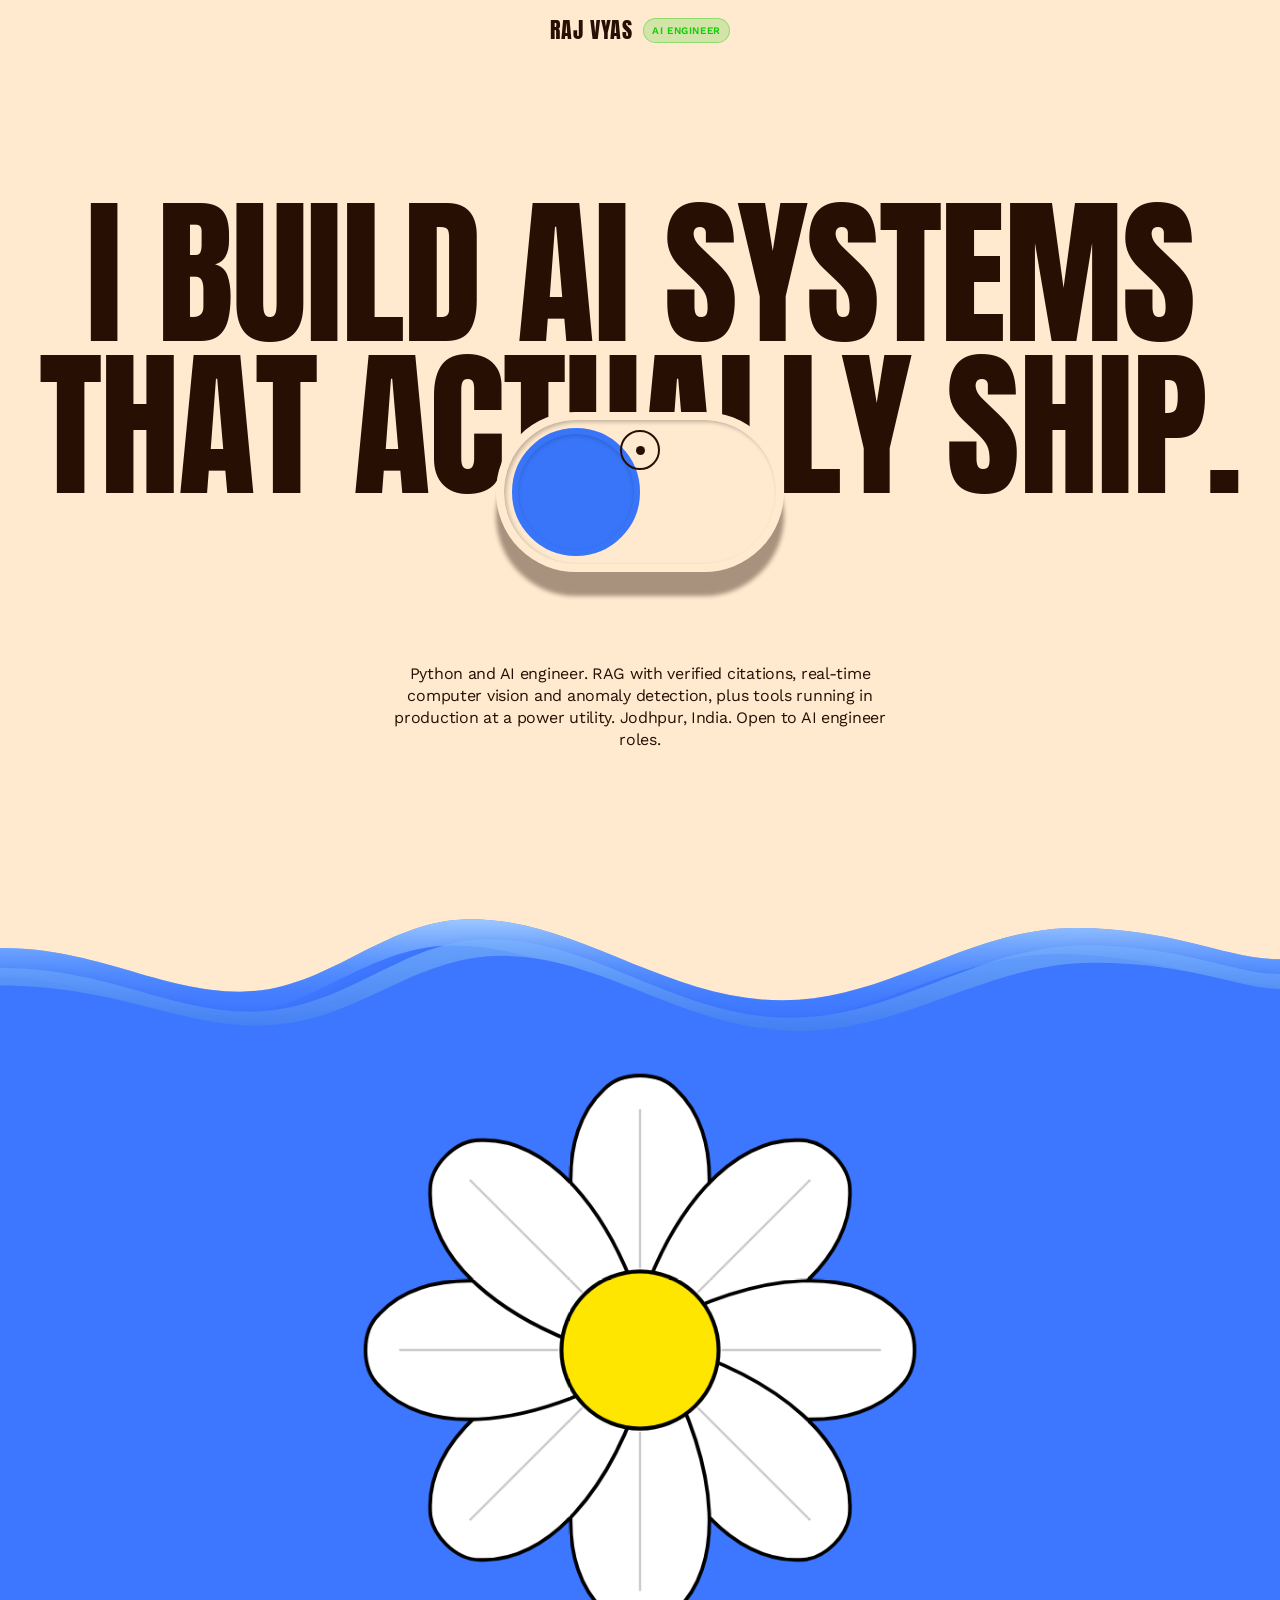
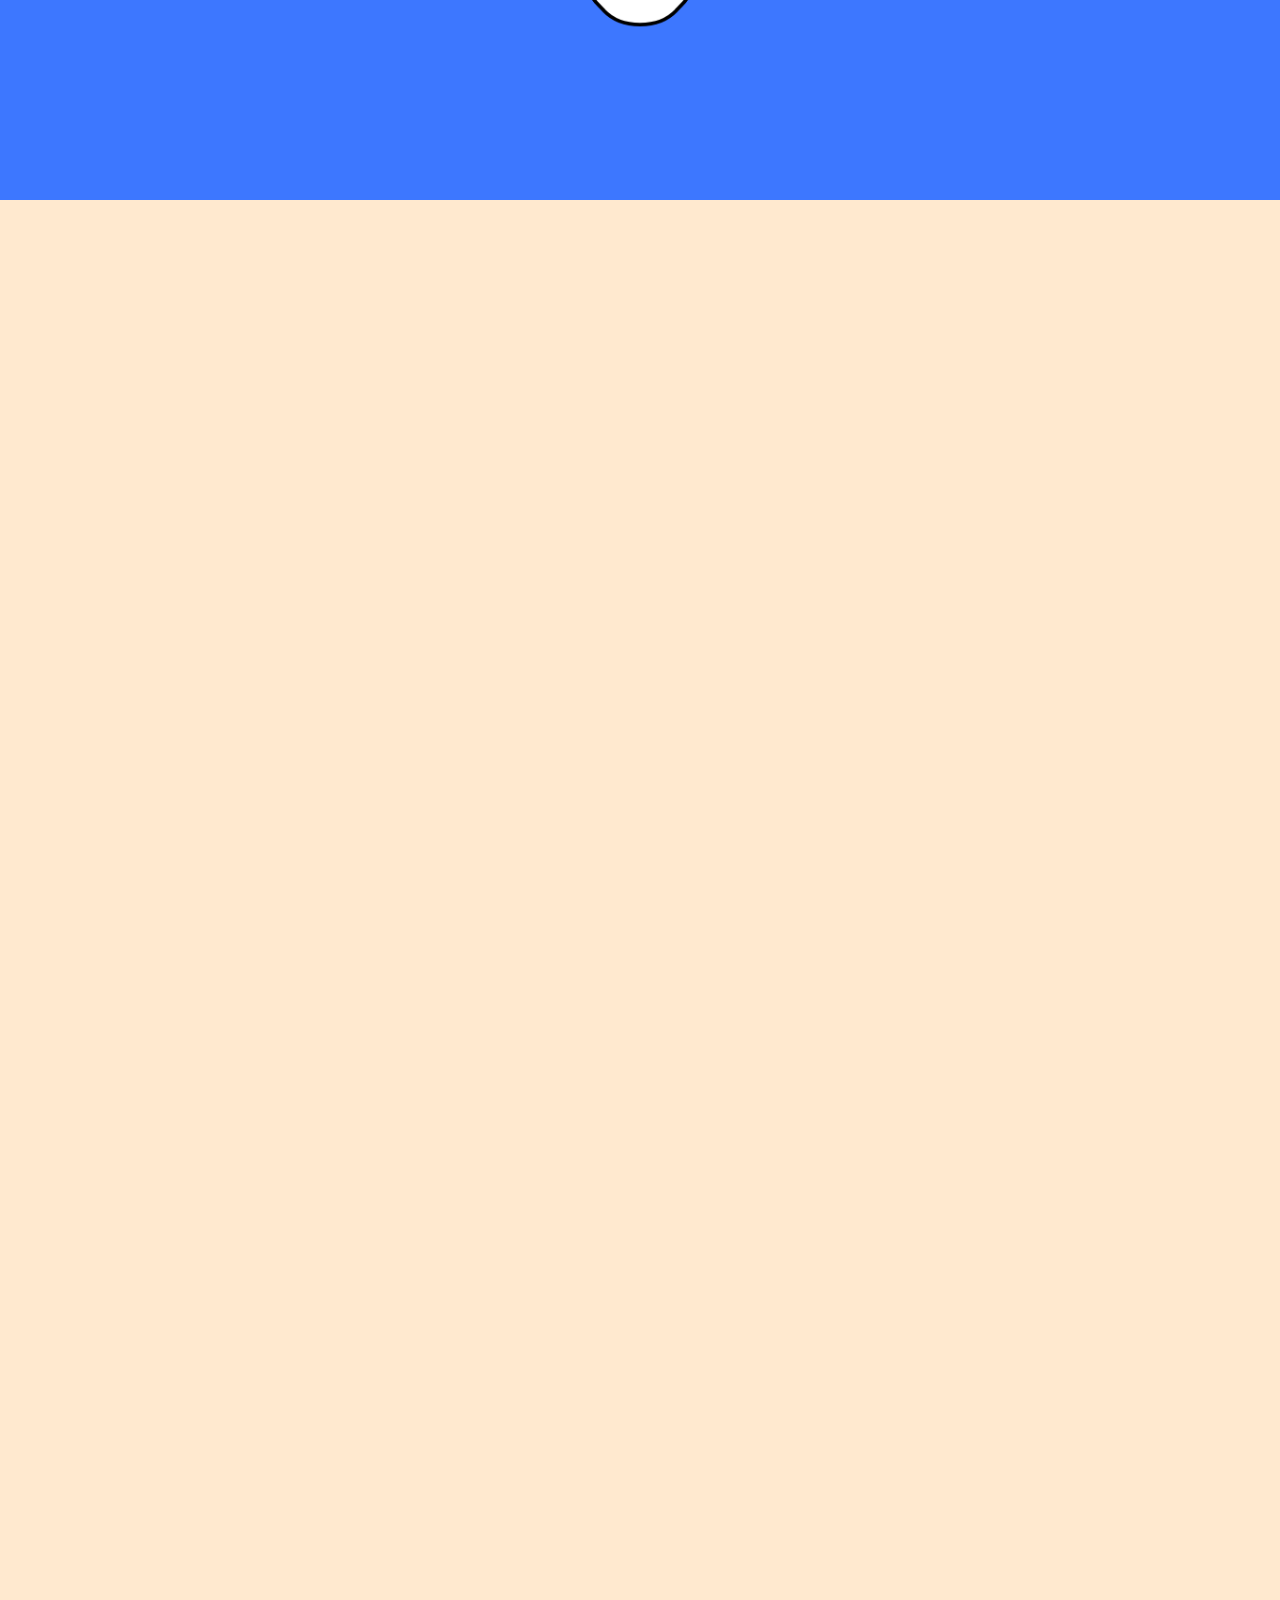
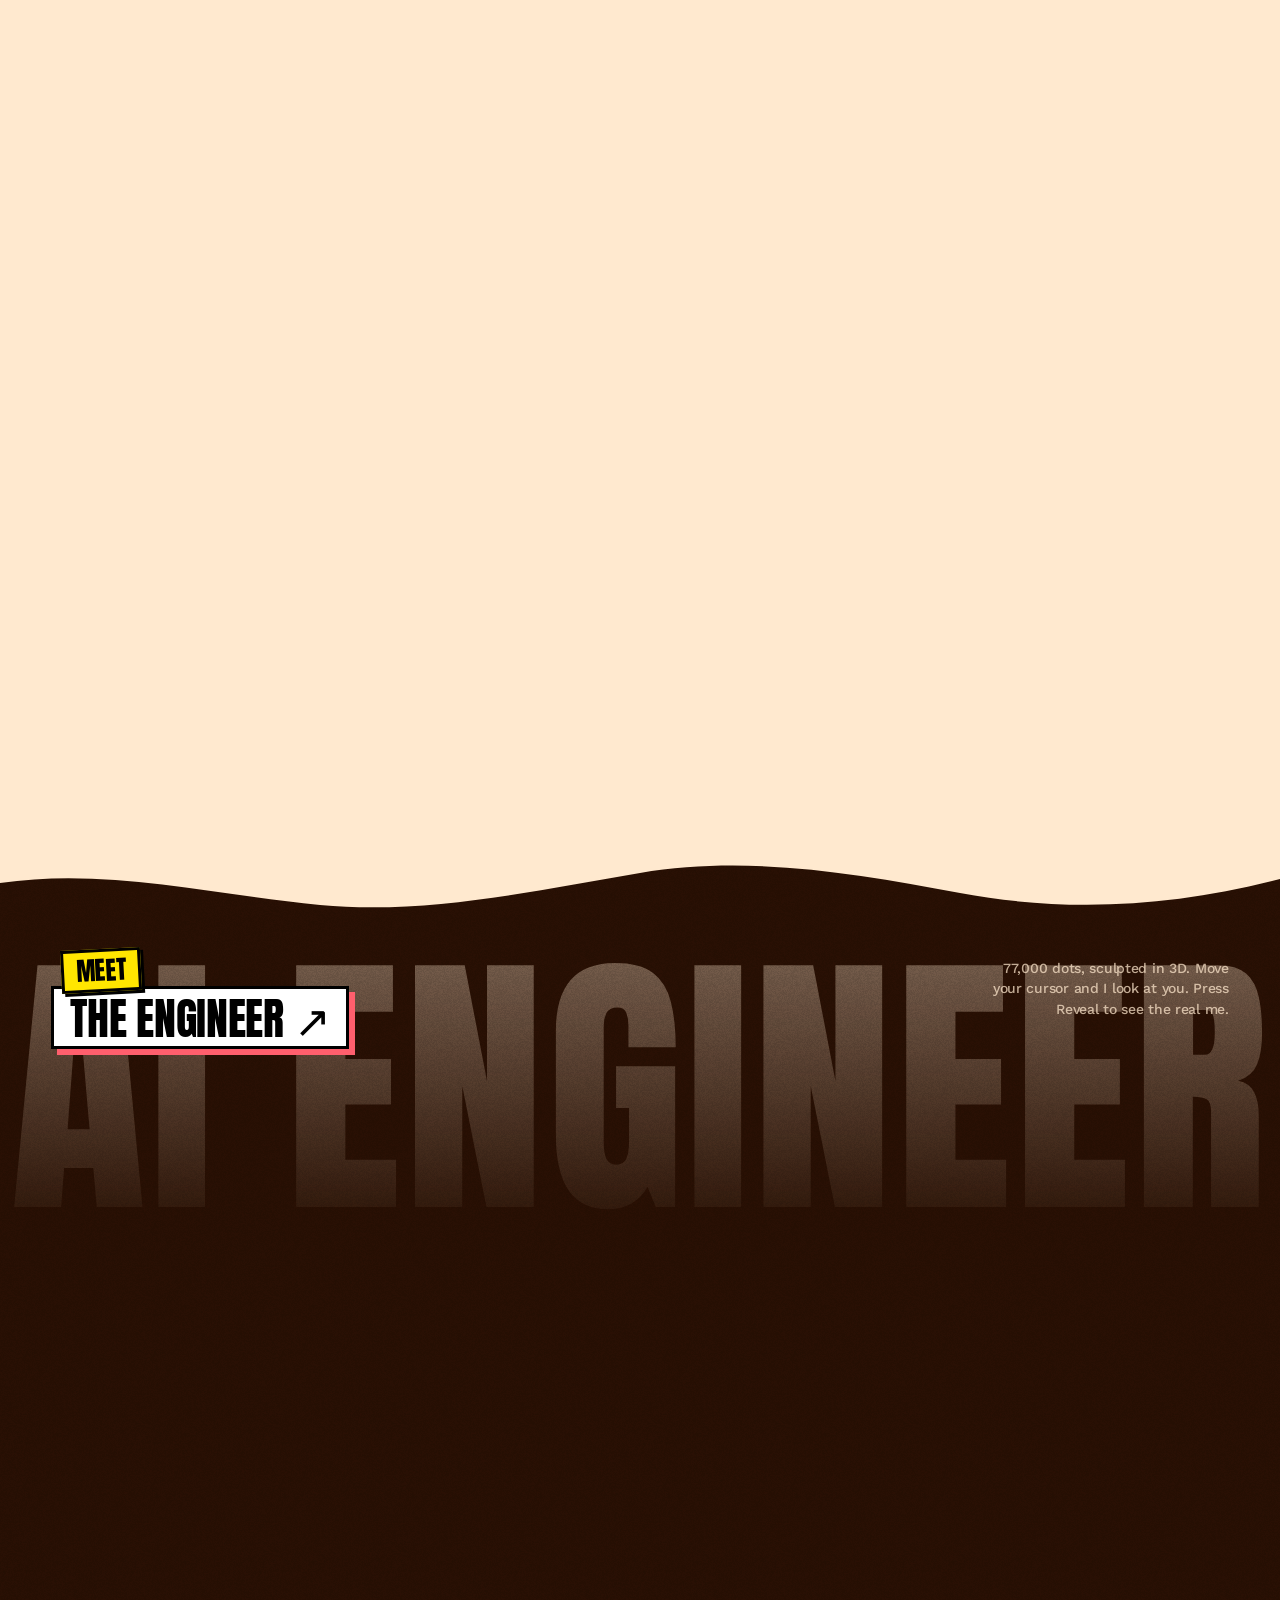
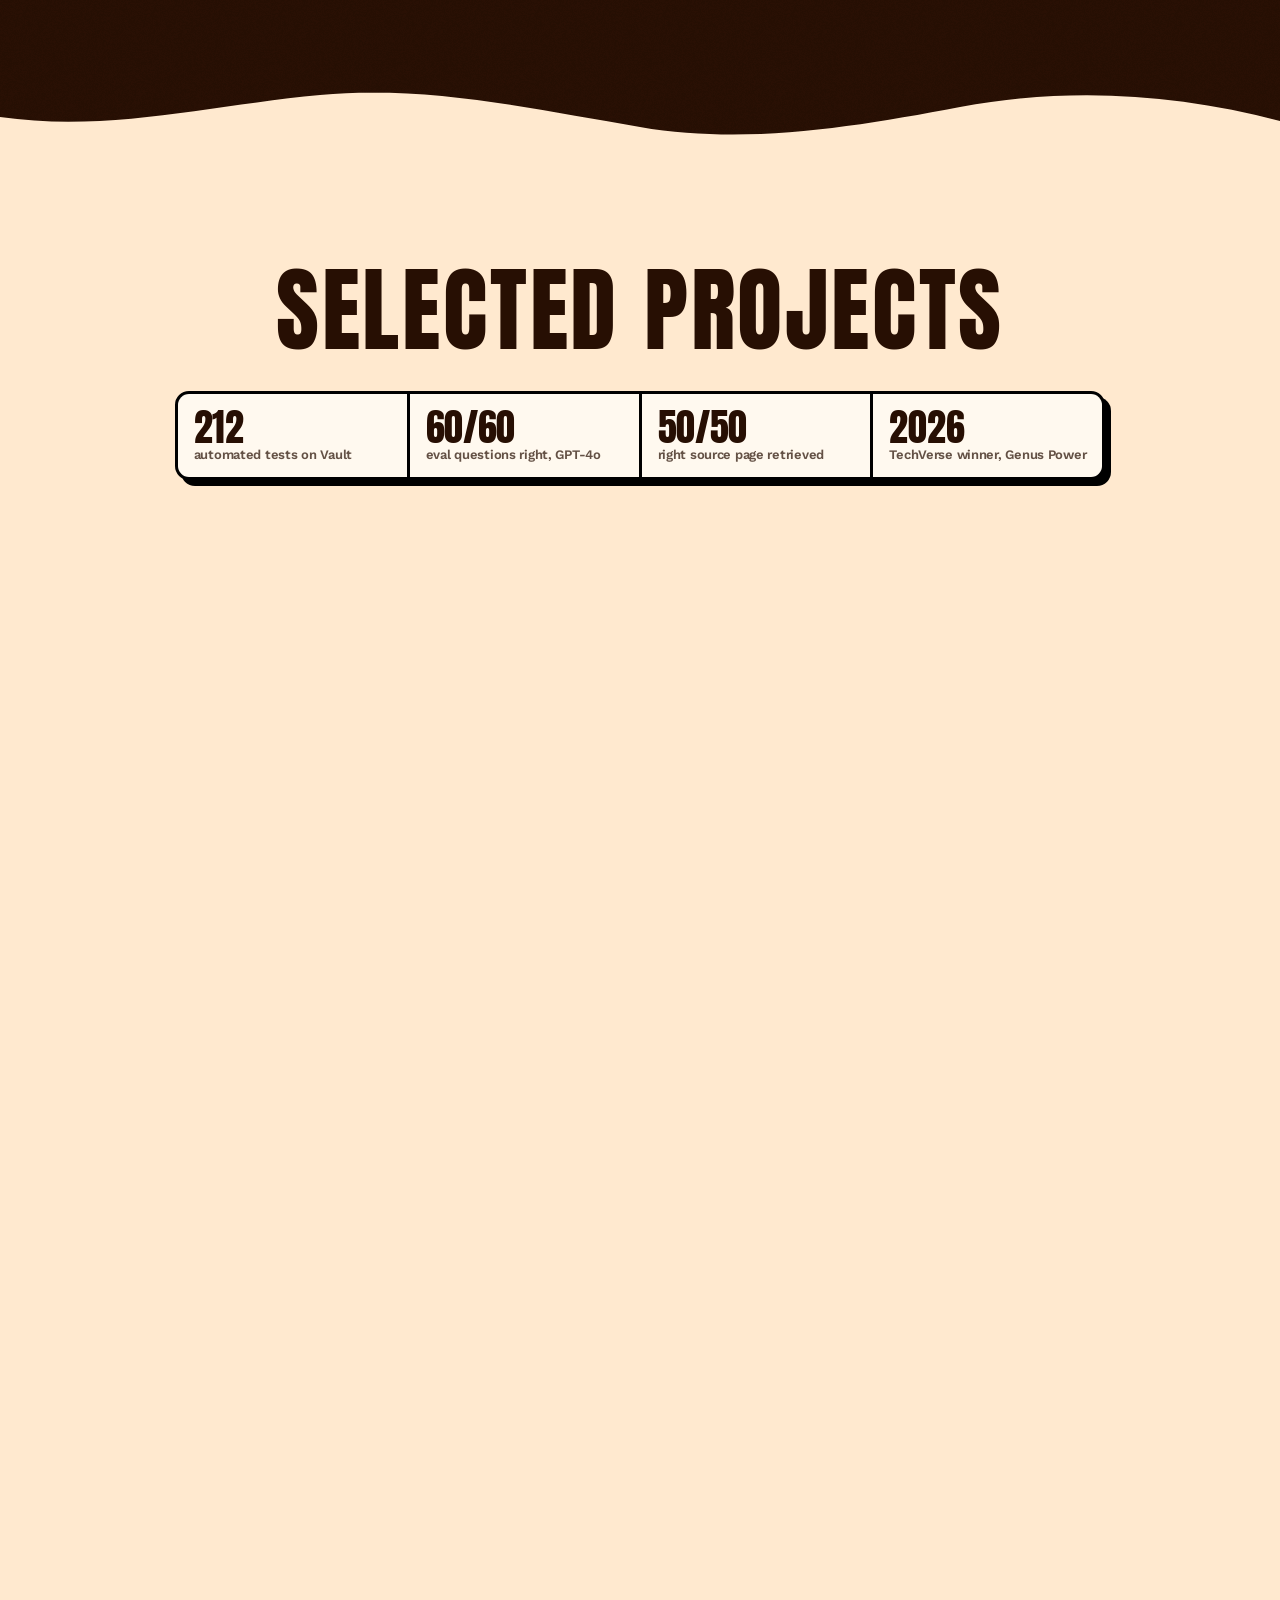
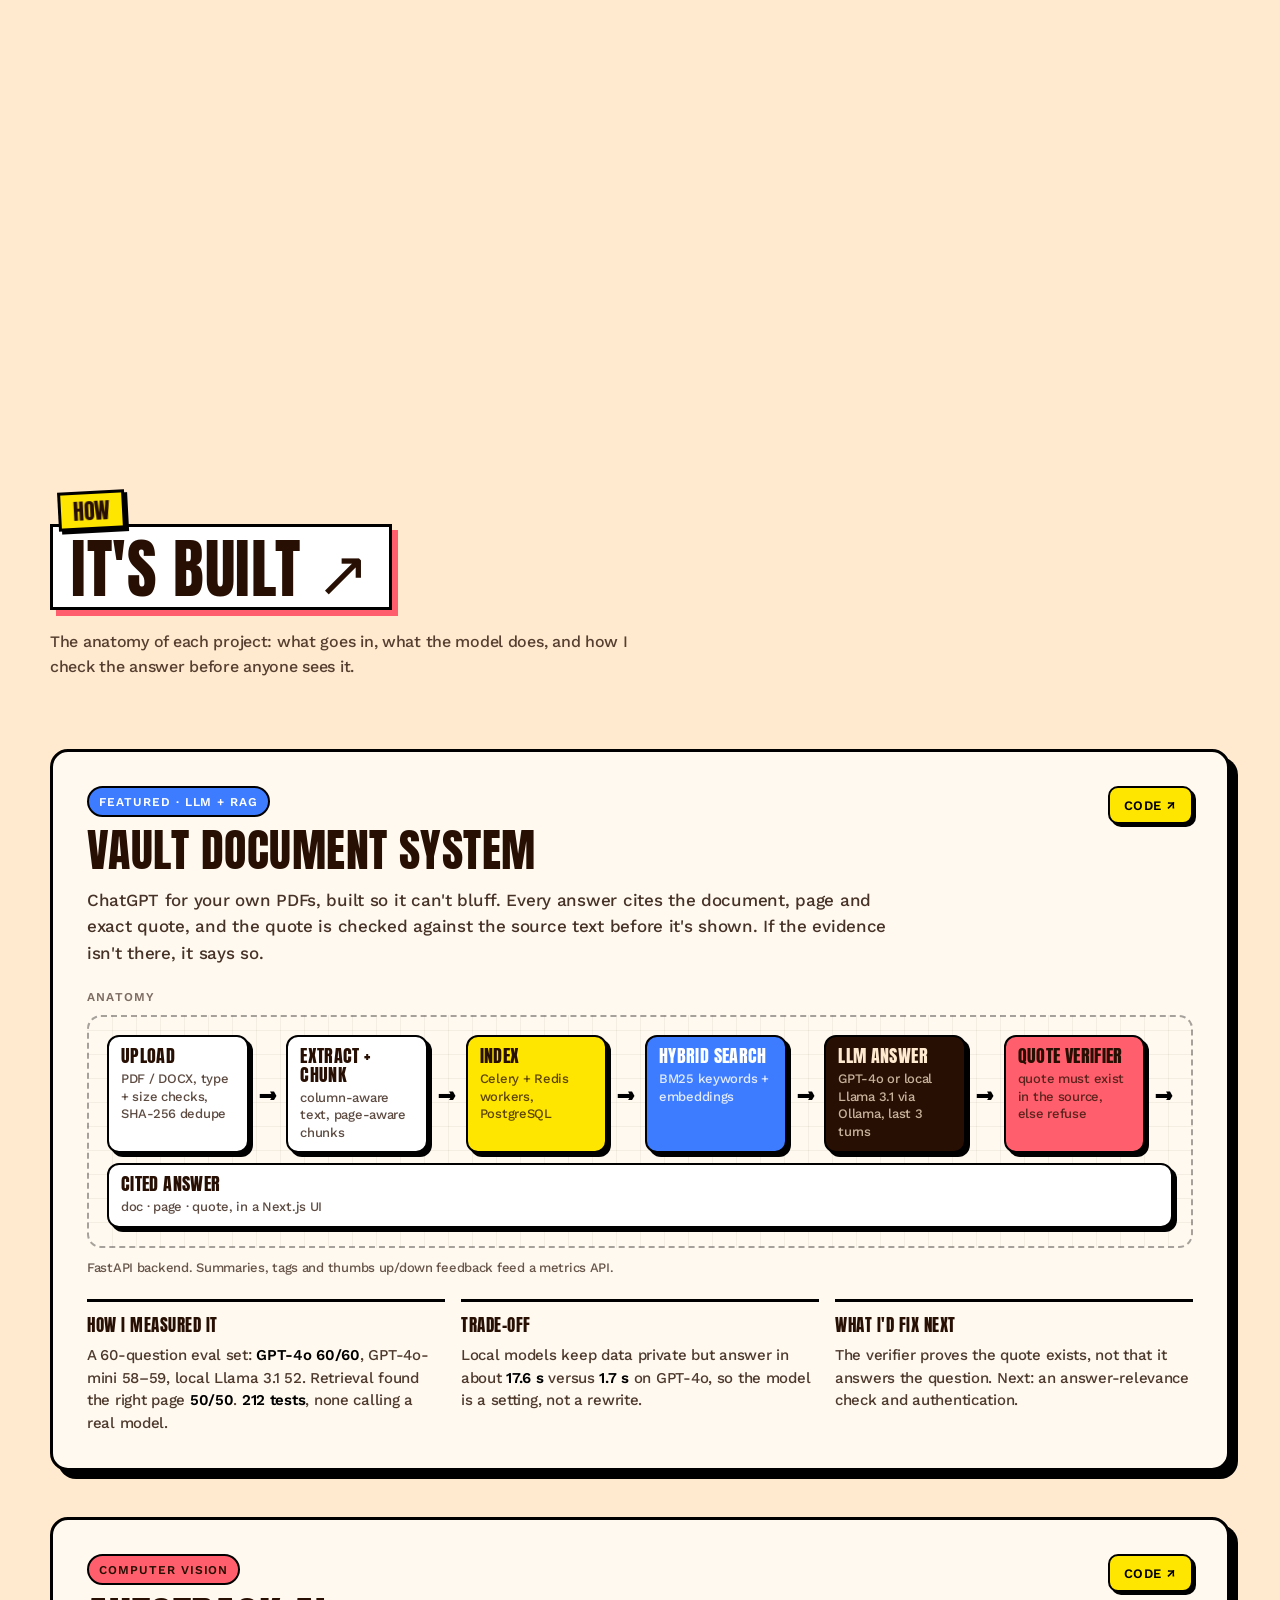
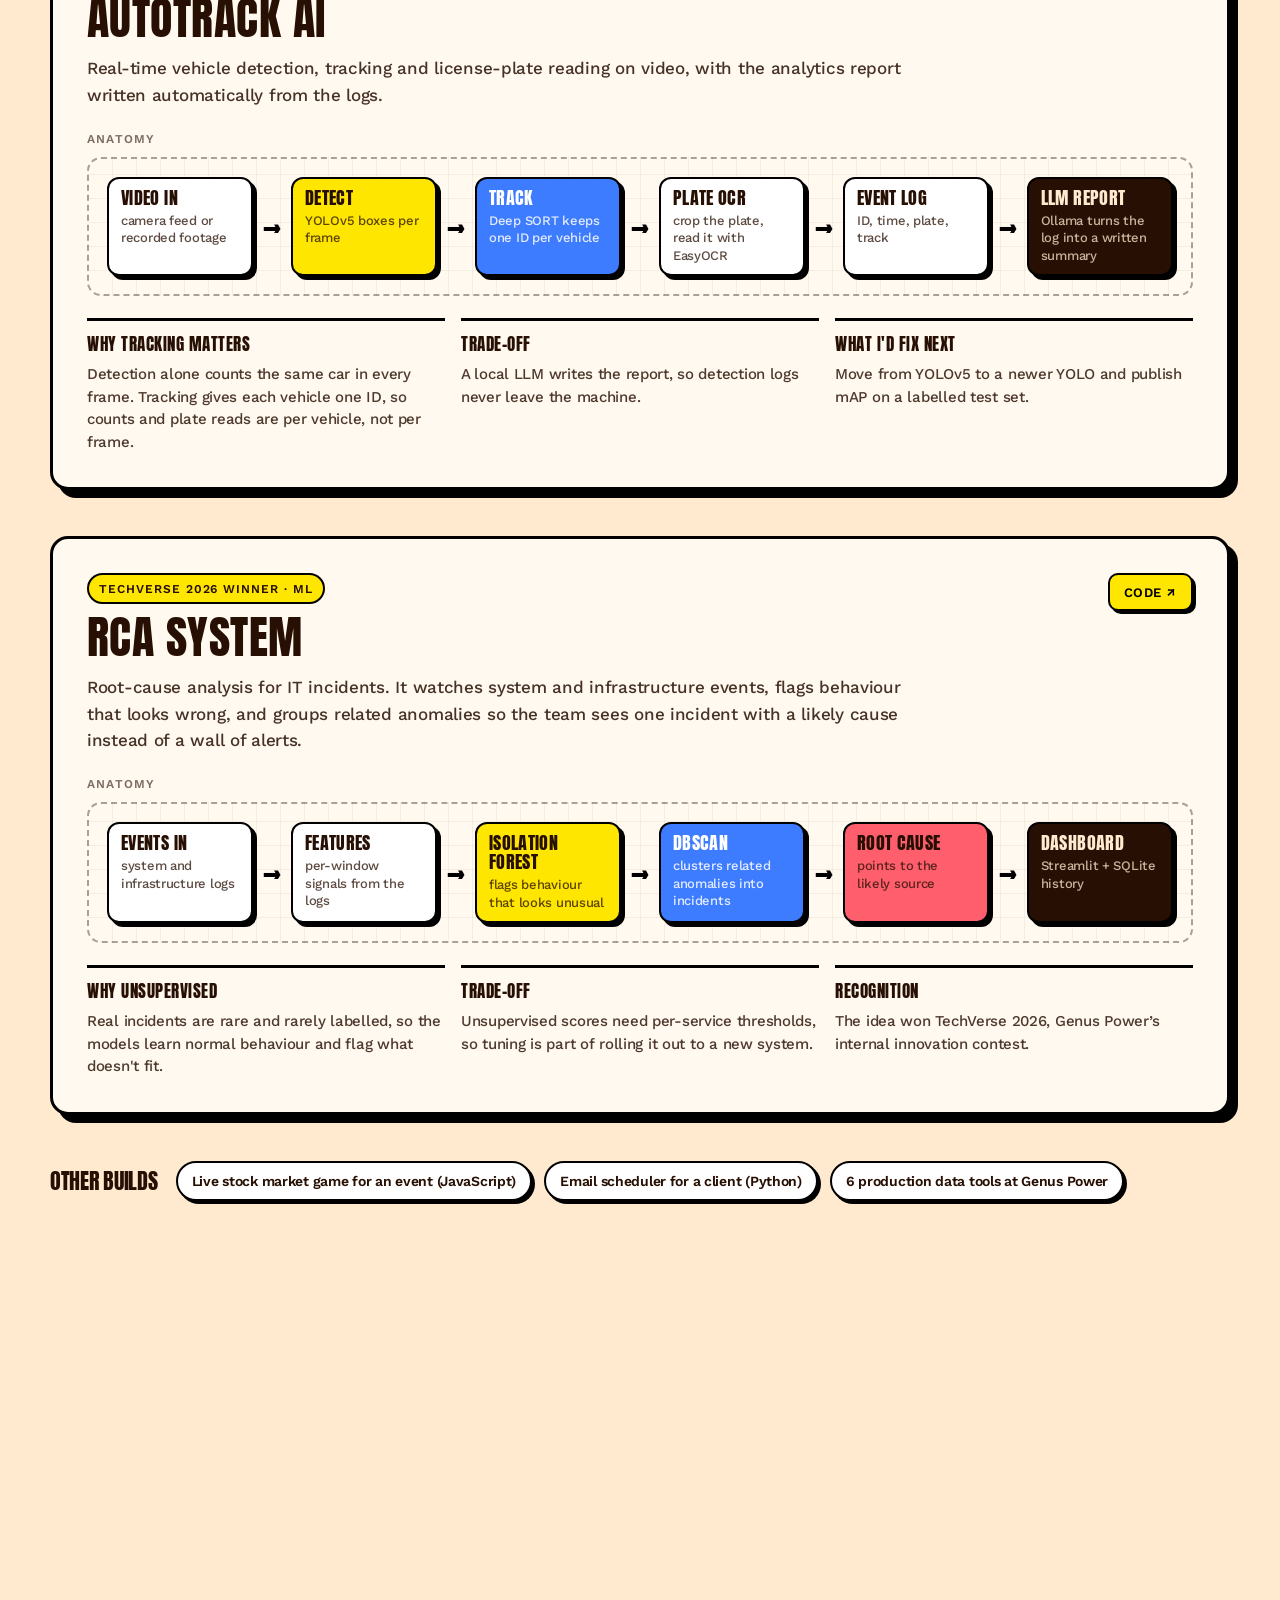
==== commit 04a86a36: "Revise title and meta tags for AI engineering focus Updated title and meta description to reflect cu" ====
--- a/index.html
+++ b/index.html
@@ -71,19 +71,19 @@
     }
 </style>
   <link href="https://cdn.prod.website-files.com/" rel="preconnect" crossorigin="anonymous">
-  <title>Raj Vyas — Python Developer & AI/ML Engineer</title>
+  <title>Raj Vyas — AI Engineer (Computer Vision, LLMs, Python)</title>
   <meta
-    content="Portfolio of Raj Vyas, a Python developer in Jodhpur building computer vision pipelines, LLM-powered tools and automation that teams use every day."
+    content="Raj Vyas is an AI engineer in Jodhpur, India: RAG with verified citations, real-time computer vision, anomaly detection, and Python tools in production. Open to AI engineer roles."
     name="description">
-  <meta content="Raj Vyas — Python Developer & AI/ML Engineer" property="og:title">
+  <meta content="Raj Vyas — AI Engineer (Computer Vision, LLMs, Python)" property="og:title">
   <meta
-    content="Portfolio of Raj Vyas, a Python developer in Jodhpur building computer vision pipelines, LLM-powered tools and automation that teams use every day."
+    content="Raj Vyas is an AI engineer in Jodhpur, India: RAG with verified citations, real-time computer vision, anomaly detection, and Python tools in production. Open to AI engineer roles."
     property="og:description">
   <meta content="./assets/og-image.jpg"
     property="og:image">
-  <meta content="Raj Vyas — Python Developer & AI/ML Engineer" name="twitter:title">
+  <meta content="Raj Vyas — AI Engineer (Computer Vision, LLMs, Python)" name="twitter:title">
   <meta
-    content="Portfolio of Raj Vyas, a Python developer in Jodhpur building computer vision pipelines, LLM-powered tools and automation that teams use every day."
+    content="Raj Vyas is an AI engineer in Jodhpur, India: RAG with verified citations, real-time computer vision, anomaly detection, and Python tools in production. Open to AI engineer roles."
     name="twitter:description">
   <meta content="./assets/og-image.jpg"
     name="twitter:image">
@@ -4571,7 +4571,7 @@
 3. RCA System (Isolation Forest, DBSCAN, Streamlit) github.com/rajvyas72002/RCA-SYSTEM
 Contact: rajvyas72002@gmail.com`;
                   } else {
-                    copyContent = "Raj Vyas — Python Developer & AI/ML Engineer (rajvyas72002@gmail.com)";
+                    copyContent = "Raj Vyas — AI Engineer (Computer Vision, LLMs, Python) (rajvyas72002@gmail.com)";
                   }
 
                   if (navigator.clipboard && navigator.clipboard.writeText) {
@@ -5261,4 +5261,4 @@
 
 </body>
 
-</html>+</html>
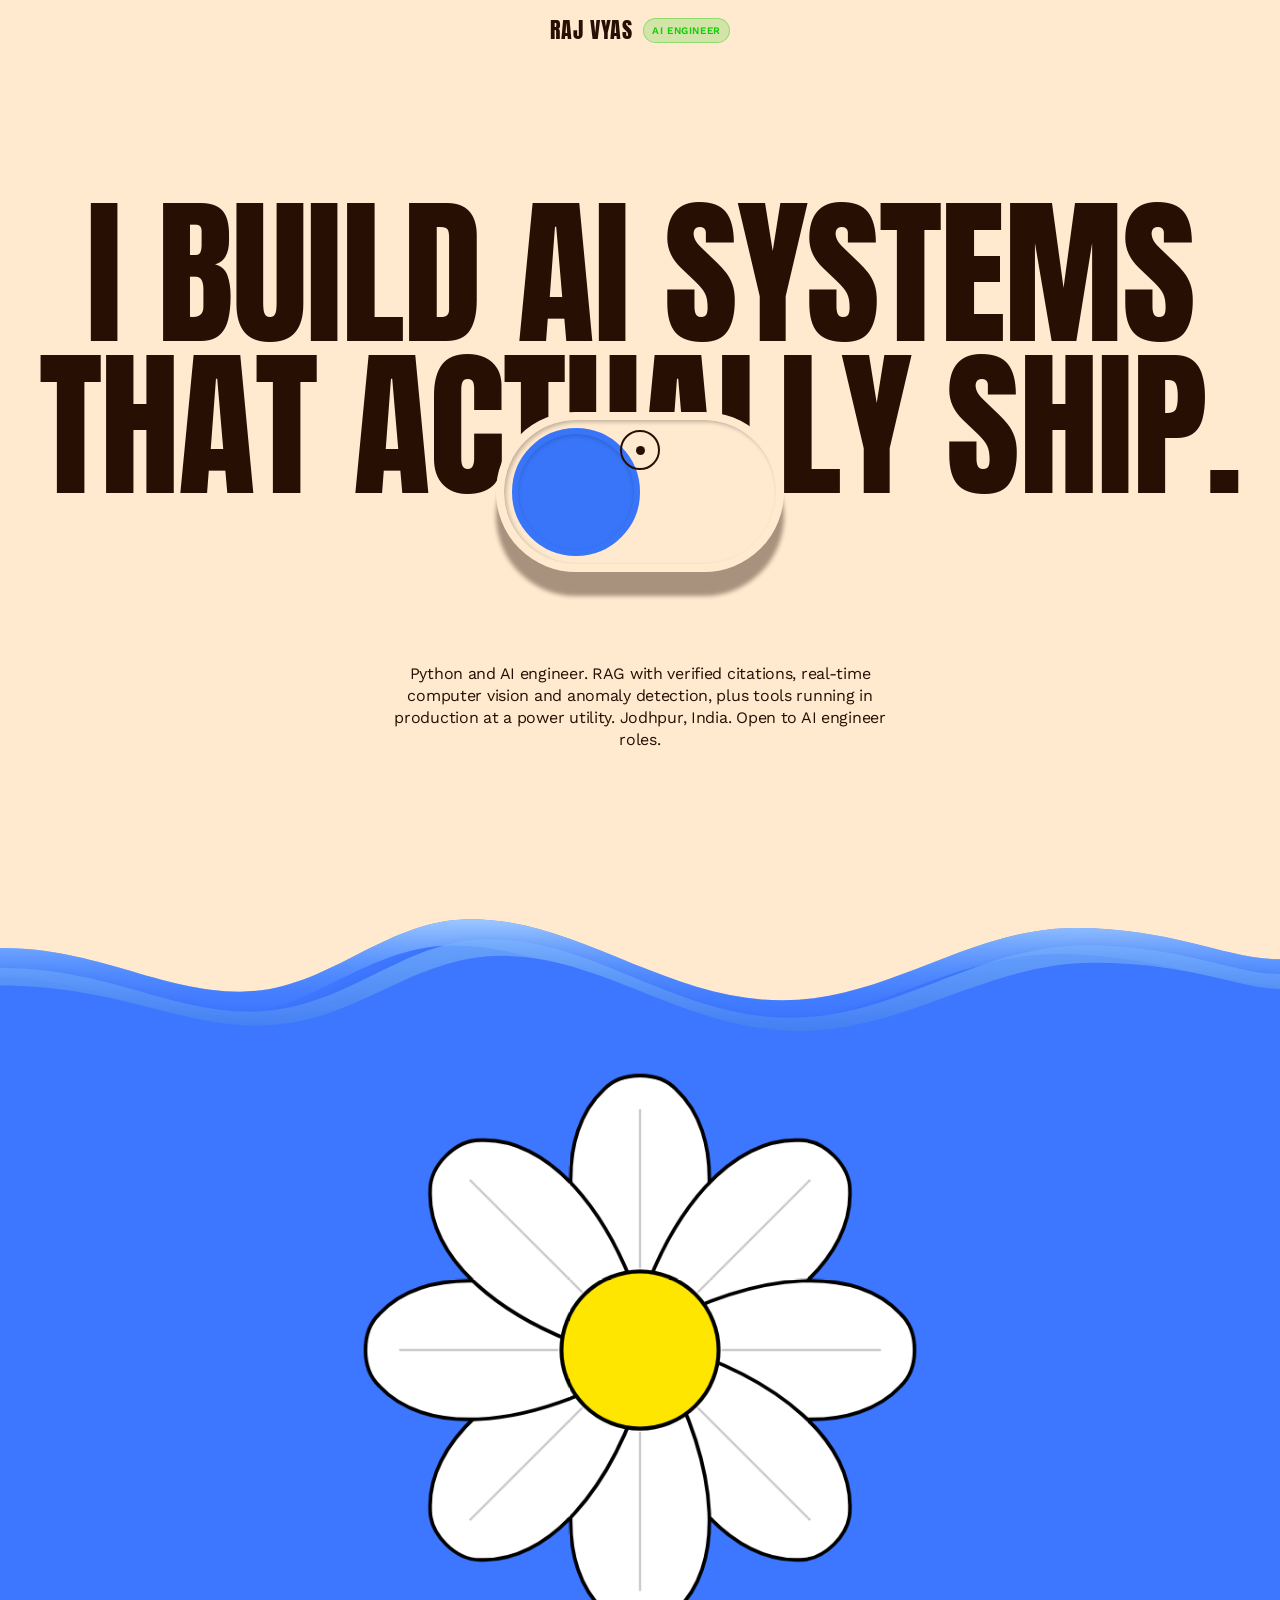
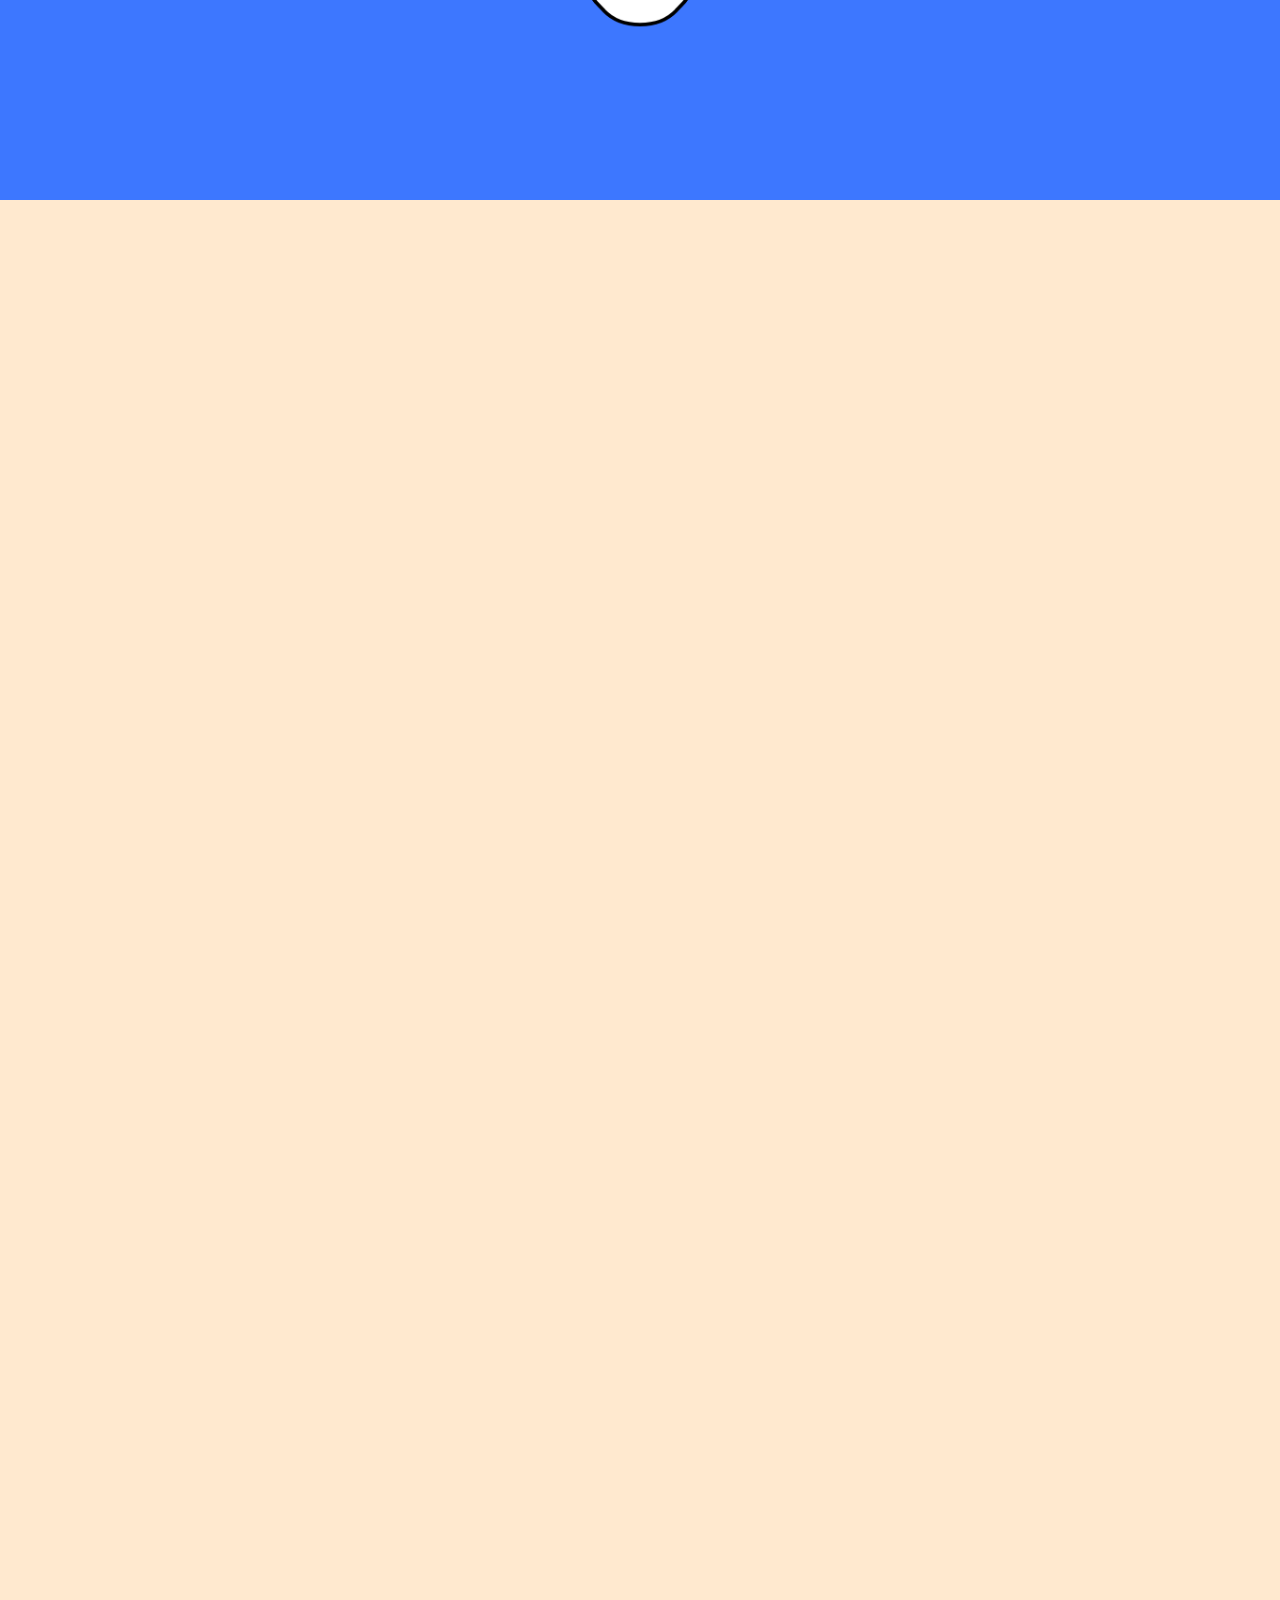
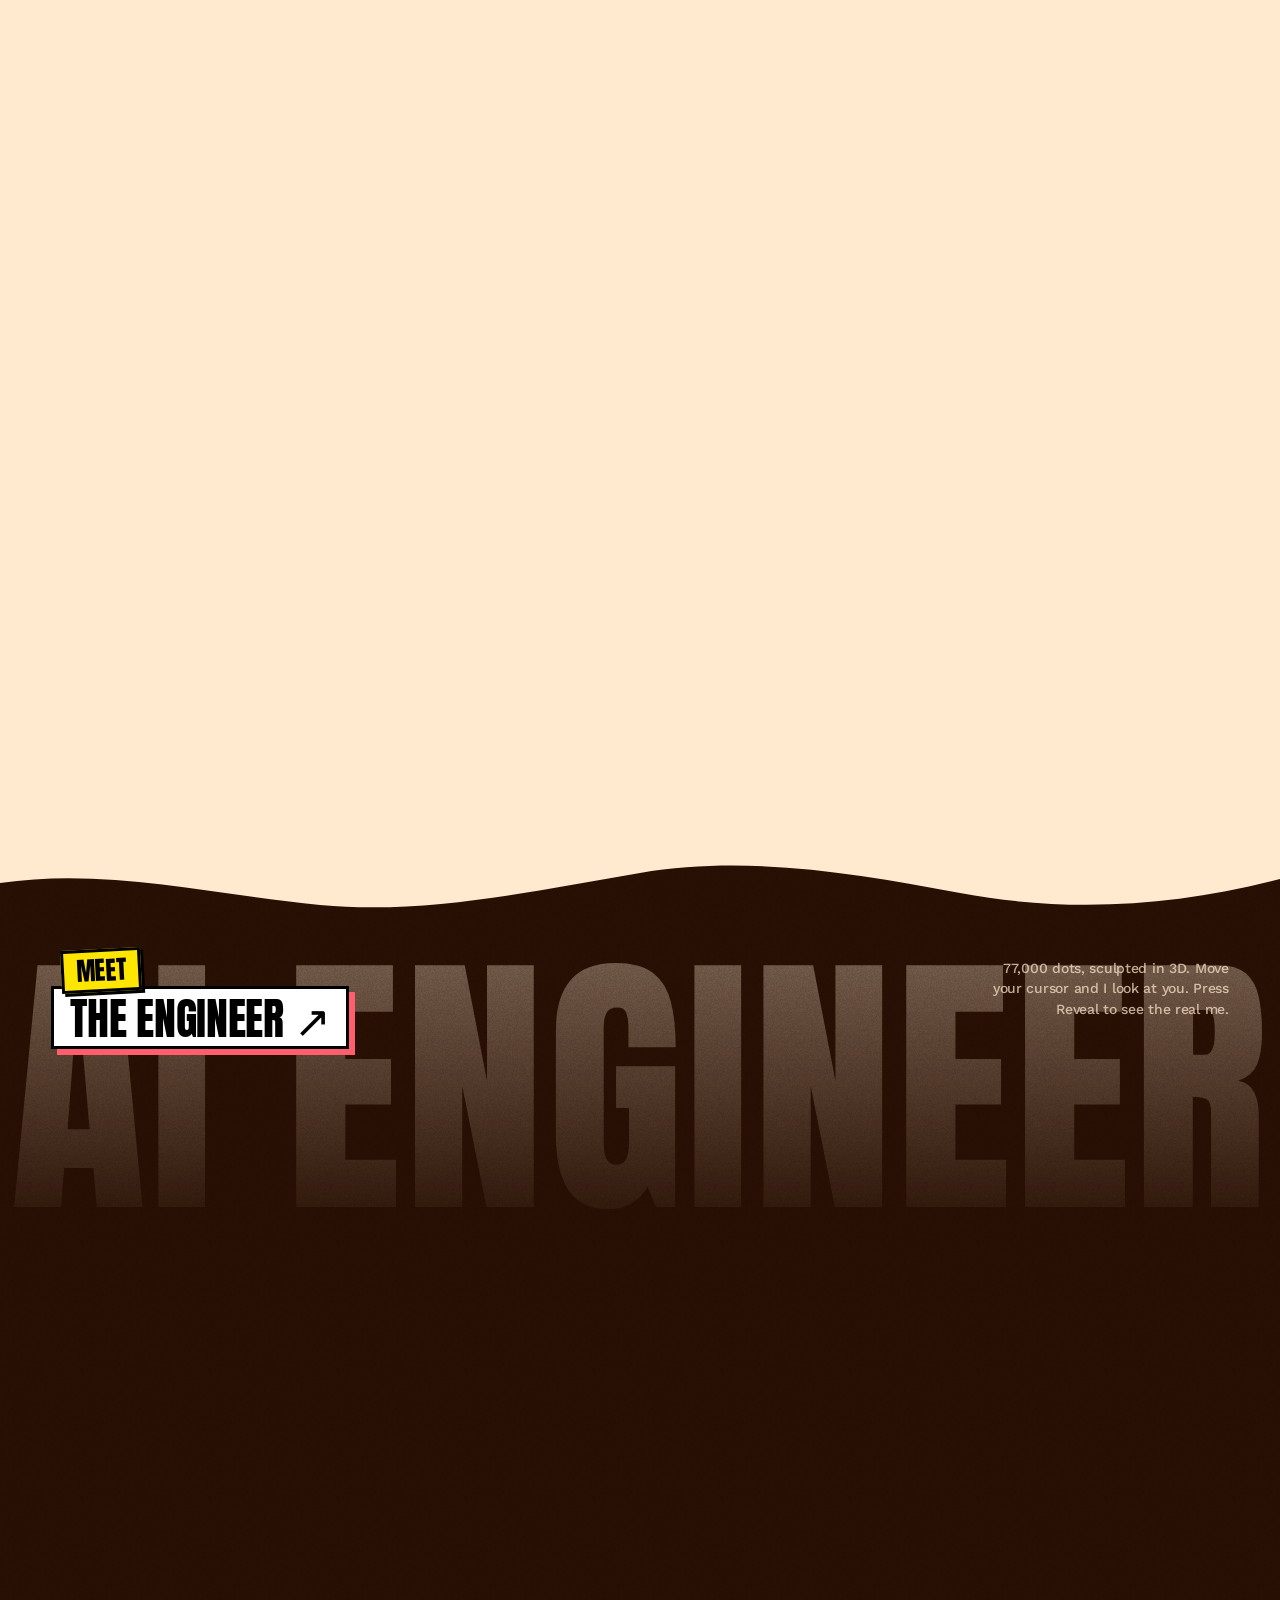
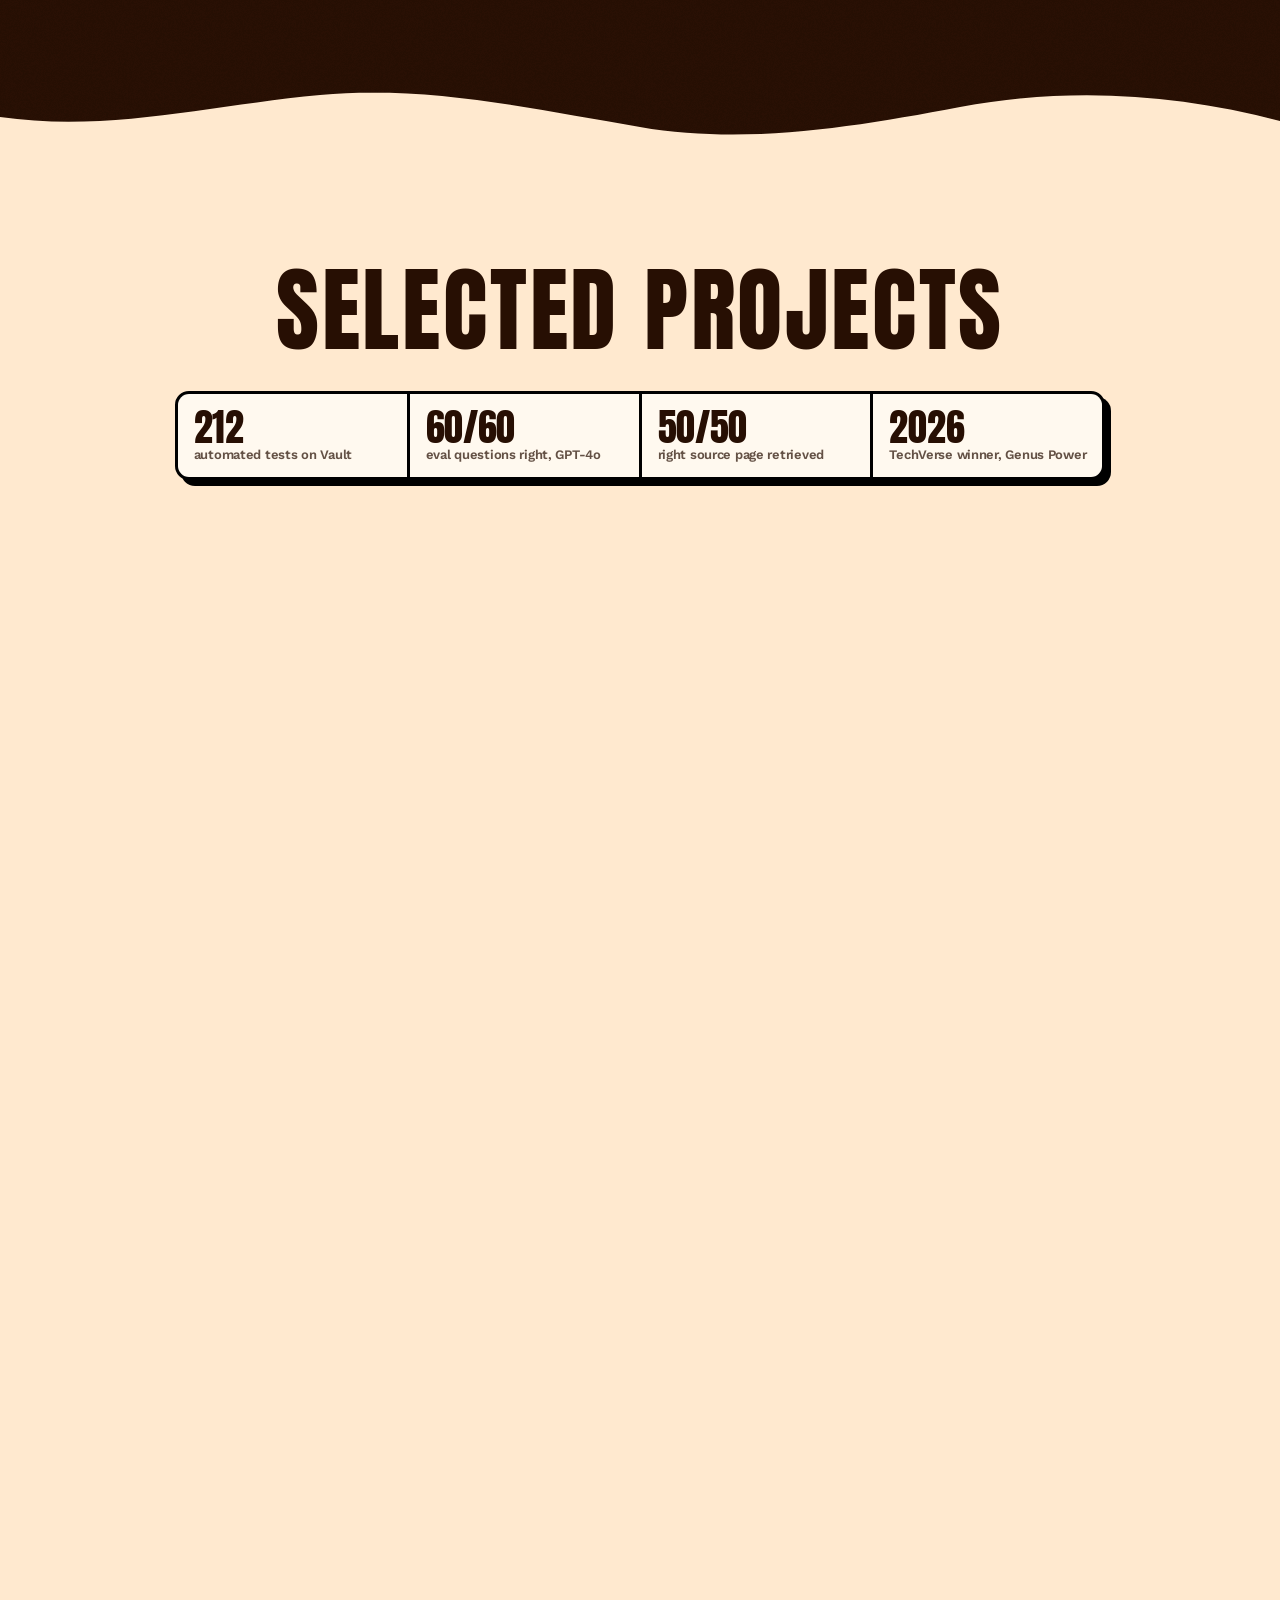
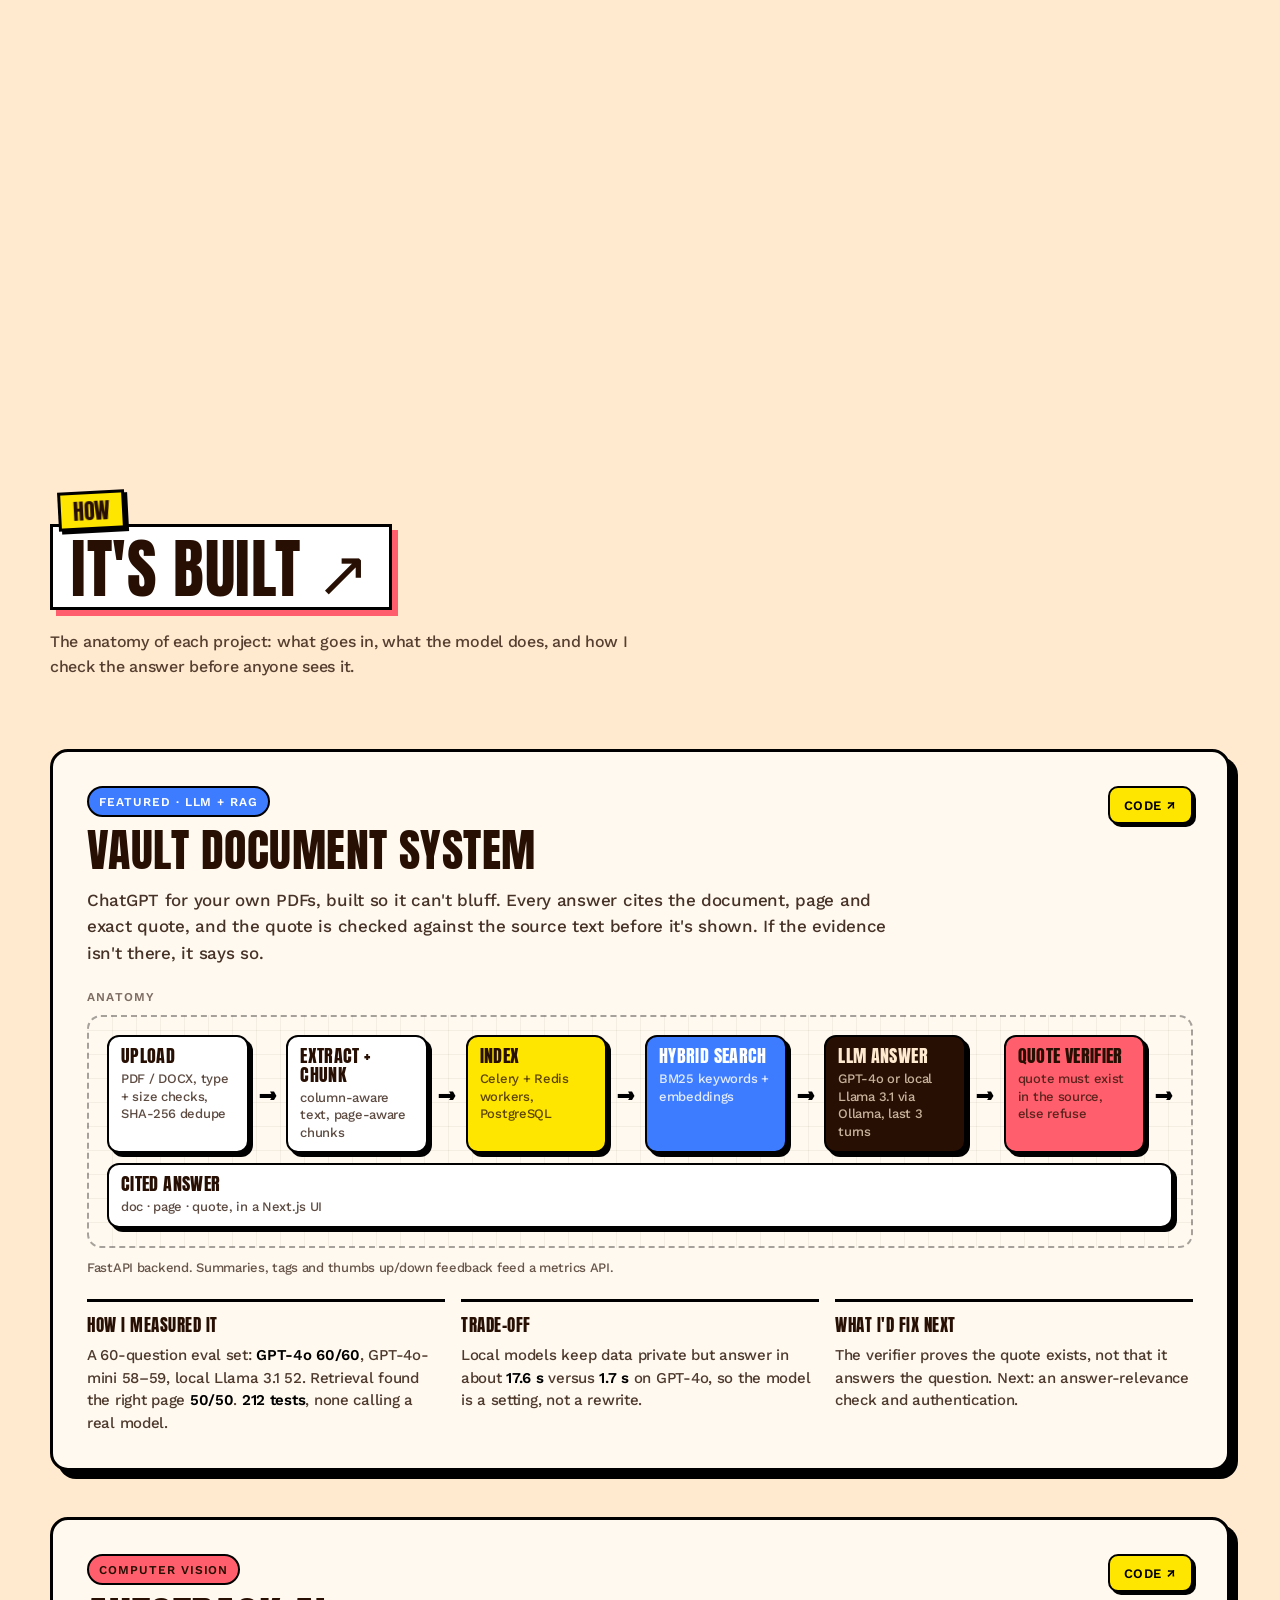
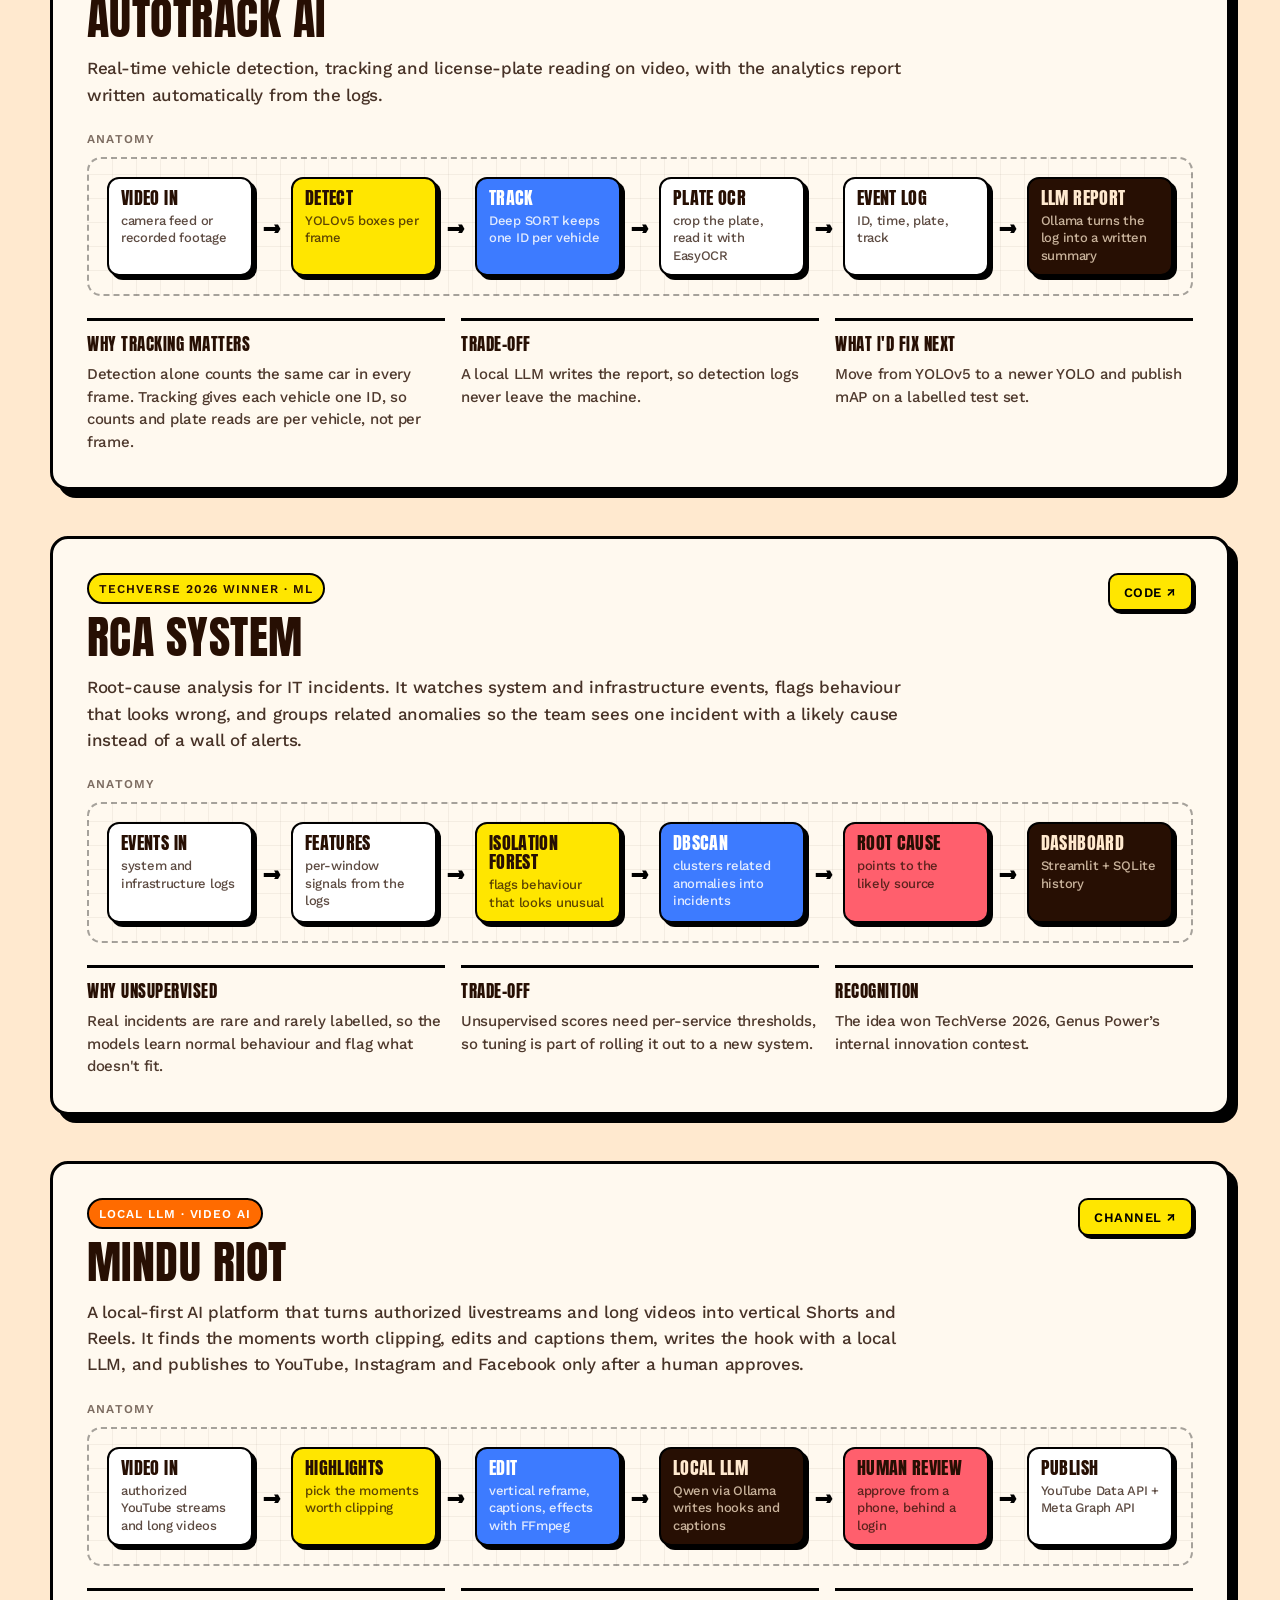
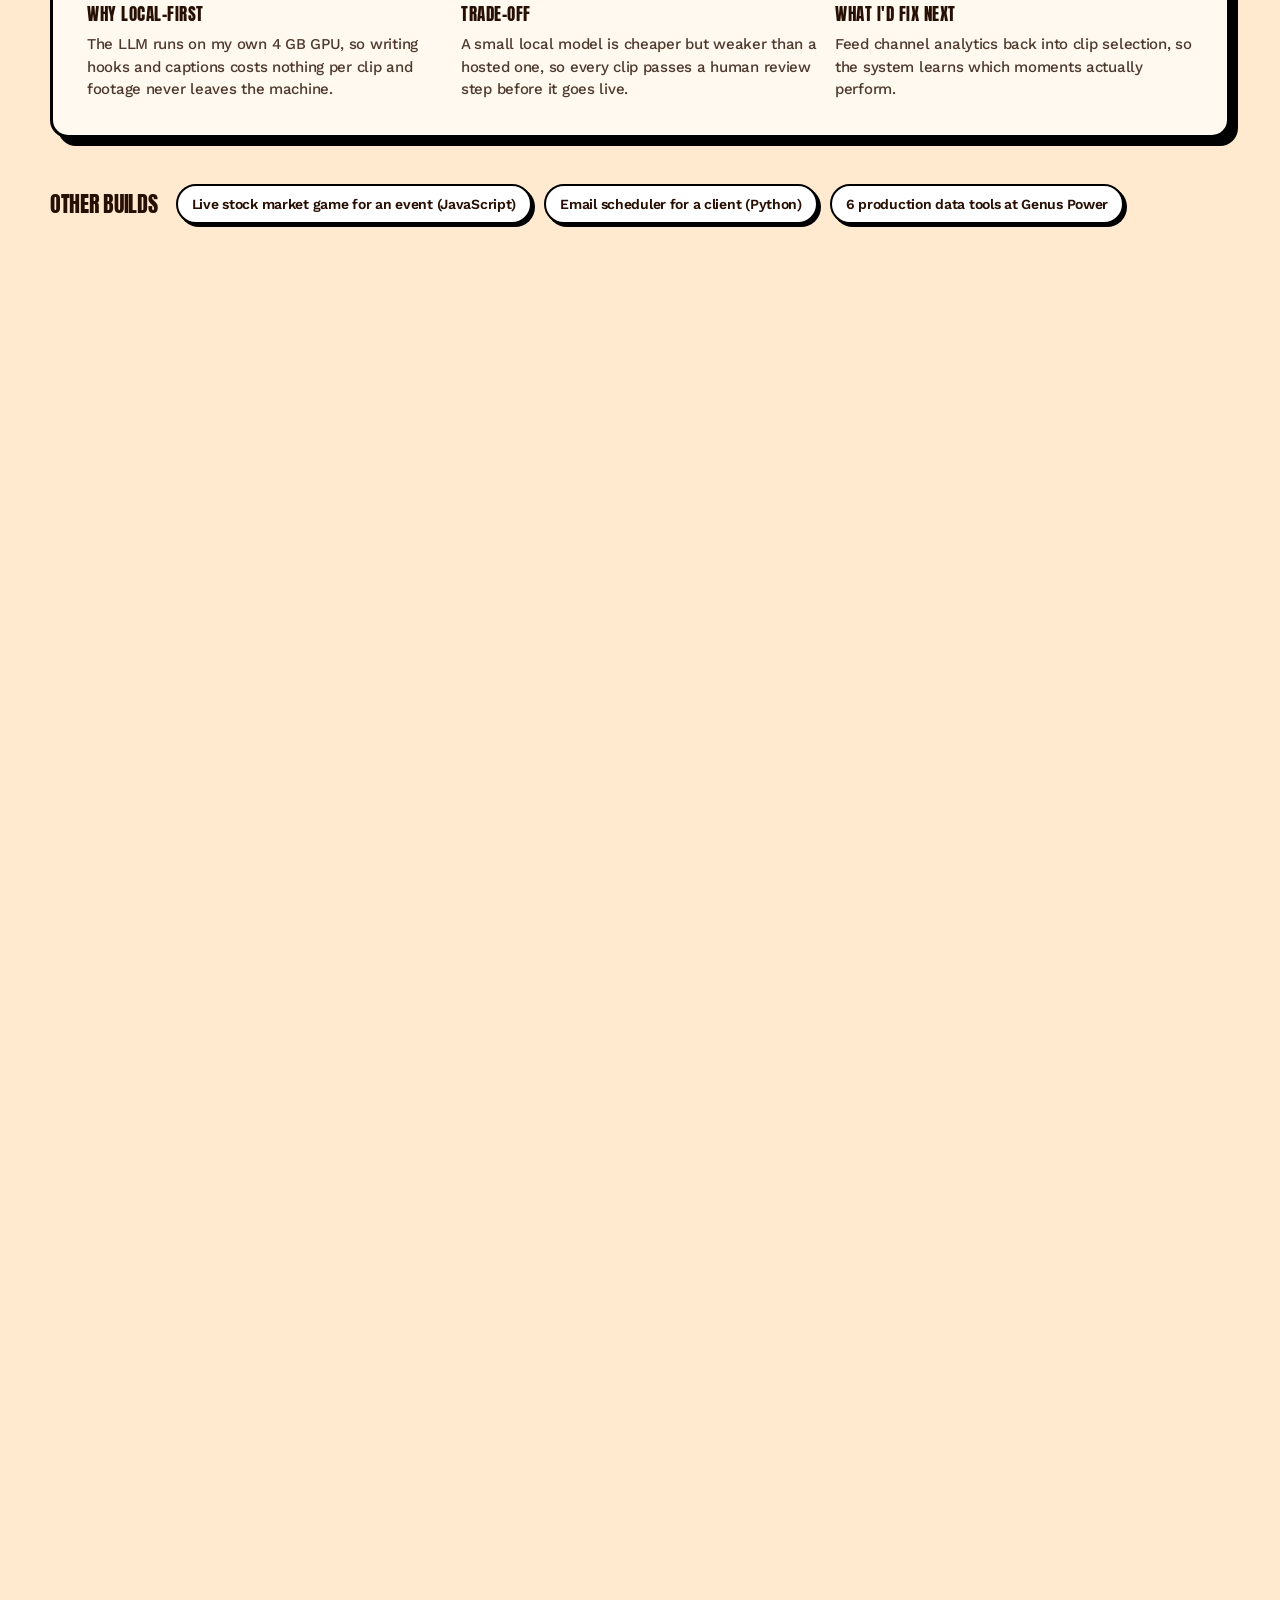
==== commit 9e341893: "Add MINDU RIOT project and update job title" ====
--- a/index.html
+++ b/index.html
@@ -2529,6 +2529,28 @@
           </div>
         </article>
 
+        <article class="cs" aria-labelledby="cs-mindu">
+          <div class="cs-top">
+            <div><span class="kick" style="background:#ff6b00;color:#fff">Local LLM · Video AI</span><h3 id="cs-mindu">MINDU RIOT</h3></div>
+            <div class="links"><a href="https://www.youtube.com/@minduriot" target="_blank" rel="noopener noreferrer">Channel &#8599;</a></div>
+          </div>
+          <p class="lede">A local-first AI platform that turns authorized livestreams and long videos into vertical Shorts and Reels. It finds the moments worth clipping, edits and captions them, writes the hook with a local LLM, and publishes to YouTube, Instagram and Facebook only after a human approves.</p>
+          <div class="anat-label">Anatomy</div>
+          <div class="anat" role="list" aria-label="MINDU RIOT pipeline">
+            <div class="node" role="listitem"><b>Video in</b><span>authorized YouTube streams and long videos</span></div><div class="arr" aria-hidden="true">&#8594;</div>
+            <div class="node y" role="listitem"><b>Highlights</b><span>pick the moments worth clipping</span></div><div class="arr" aria-hidden="true">&#8594;</div>
+            <div class="node b" role="listitem"><b>Edit</b><span>vertical reframe, captions, effects with FFmpeg</span></div><div class="arr" aria-hidden="true">&#8594;</div>
+            <div class="node k" role="listitem"><b>Local LLM</b><span>Qwen via Ollama writes hooks and captions</span></div><div class="arr" aria-hidden="true">&#8594;</div>
+            <div class="node p" role="listitem"><b>Human review</b><span>approve from a phone, behind a login</span></div><div class="arr" aria-hidden="true">&#8594;</div>
+            <div class="node" role="listitem"><b>Publish</b><span>YouTube Data API + Meta Graph API</span></div>
+          </div>
+          <div class="cs-grid">
+            <div><h4>Why local-first</h4><p>The LLM runs on my own 4 GB GPU, so writing hooks and captions costs nothing per clip and footage never leaves the machine.</p></div>
+            <div><h4>Trade-off</h4><p>A small local model is cheaper but weaker than a hosted one, so every clip passes a human review step before it goes live.</p></div>
+            <div><h4>What I'd fix next</h4><p>Feed channel analytics back into clip selection, so the system learns which moments actually perform.</p></div>
+          </div>
+        </article>
+
         <div class="other-builds"><span class="lbl">Other builds</span><span class="chip">Live stock market game for an event (JavaScript)</span><span class="chip">Email scheduler for a client (Python)</span><span class="chip">6 production data tools at Genus Power</span></div>
       </div>
     </section>
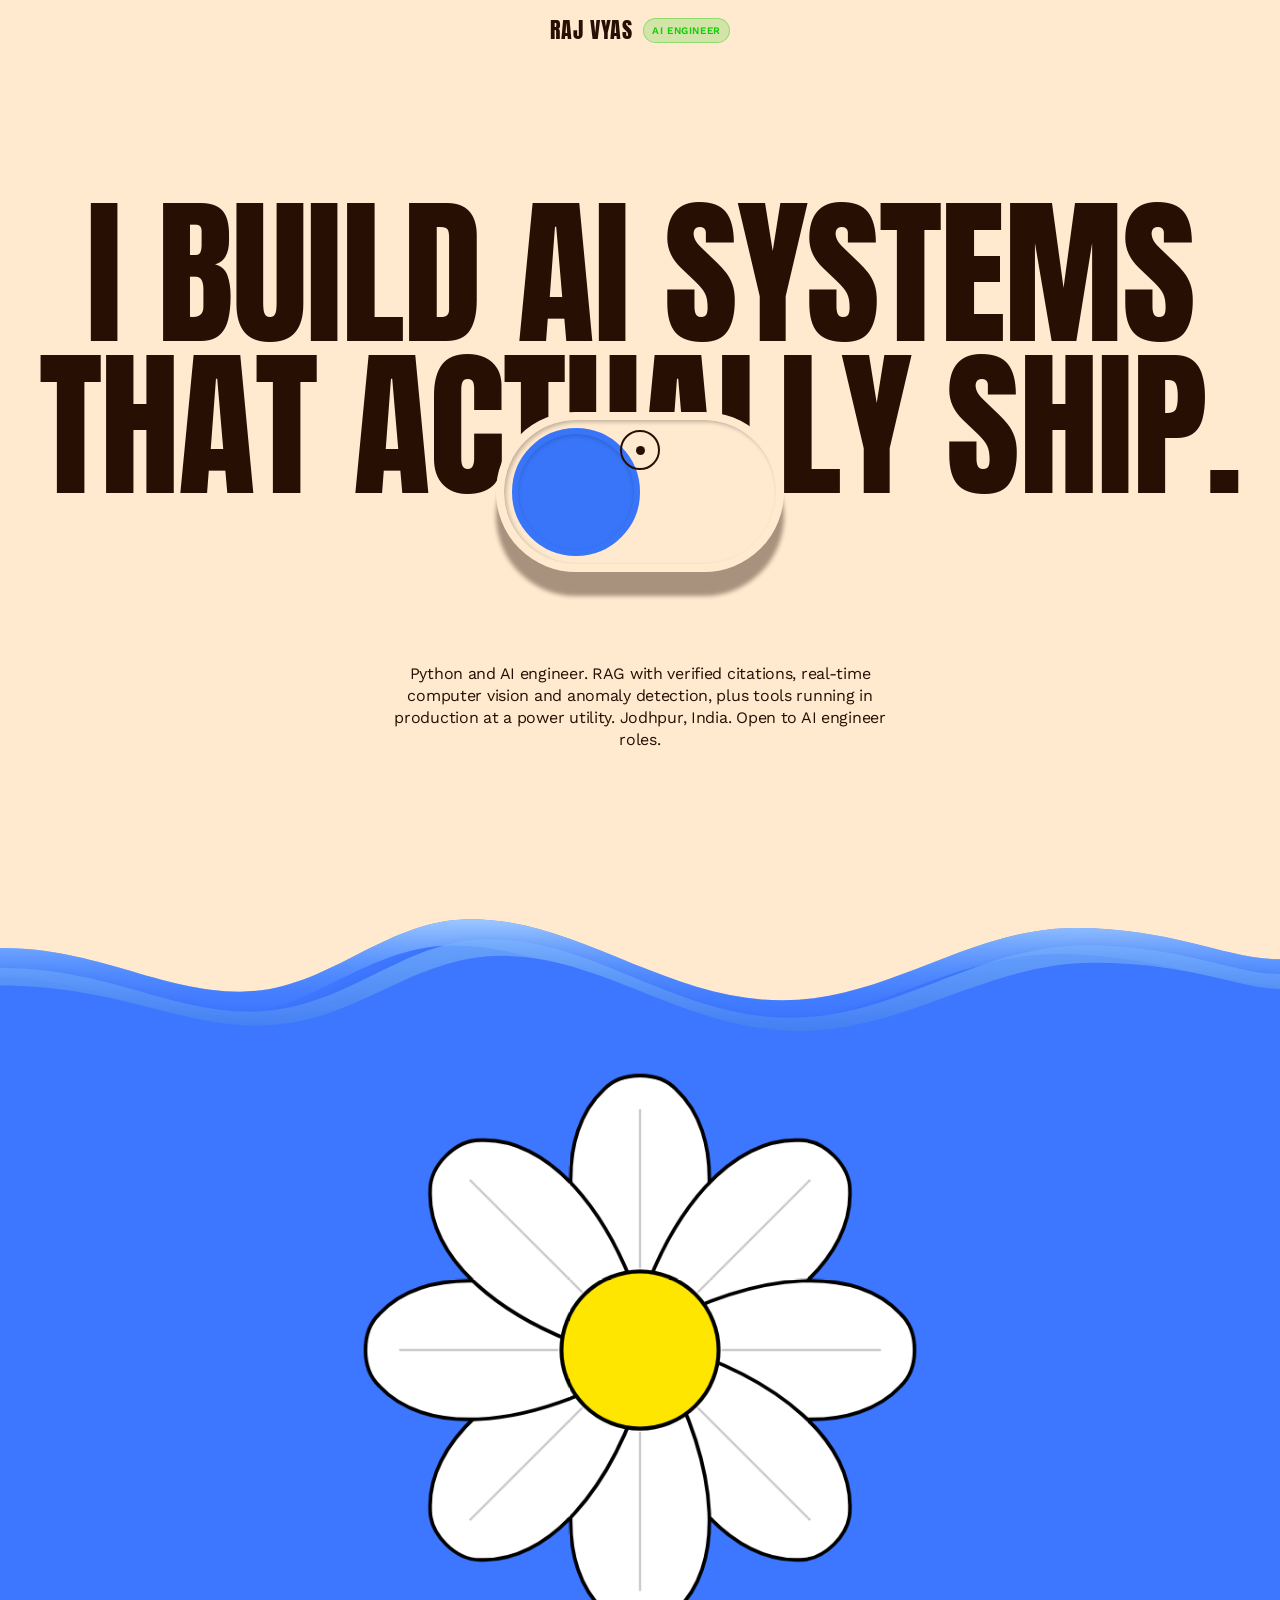
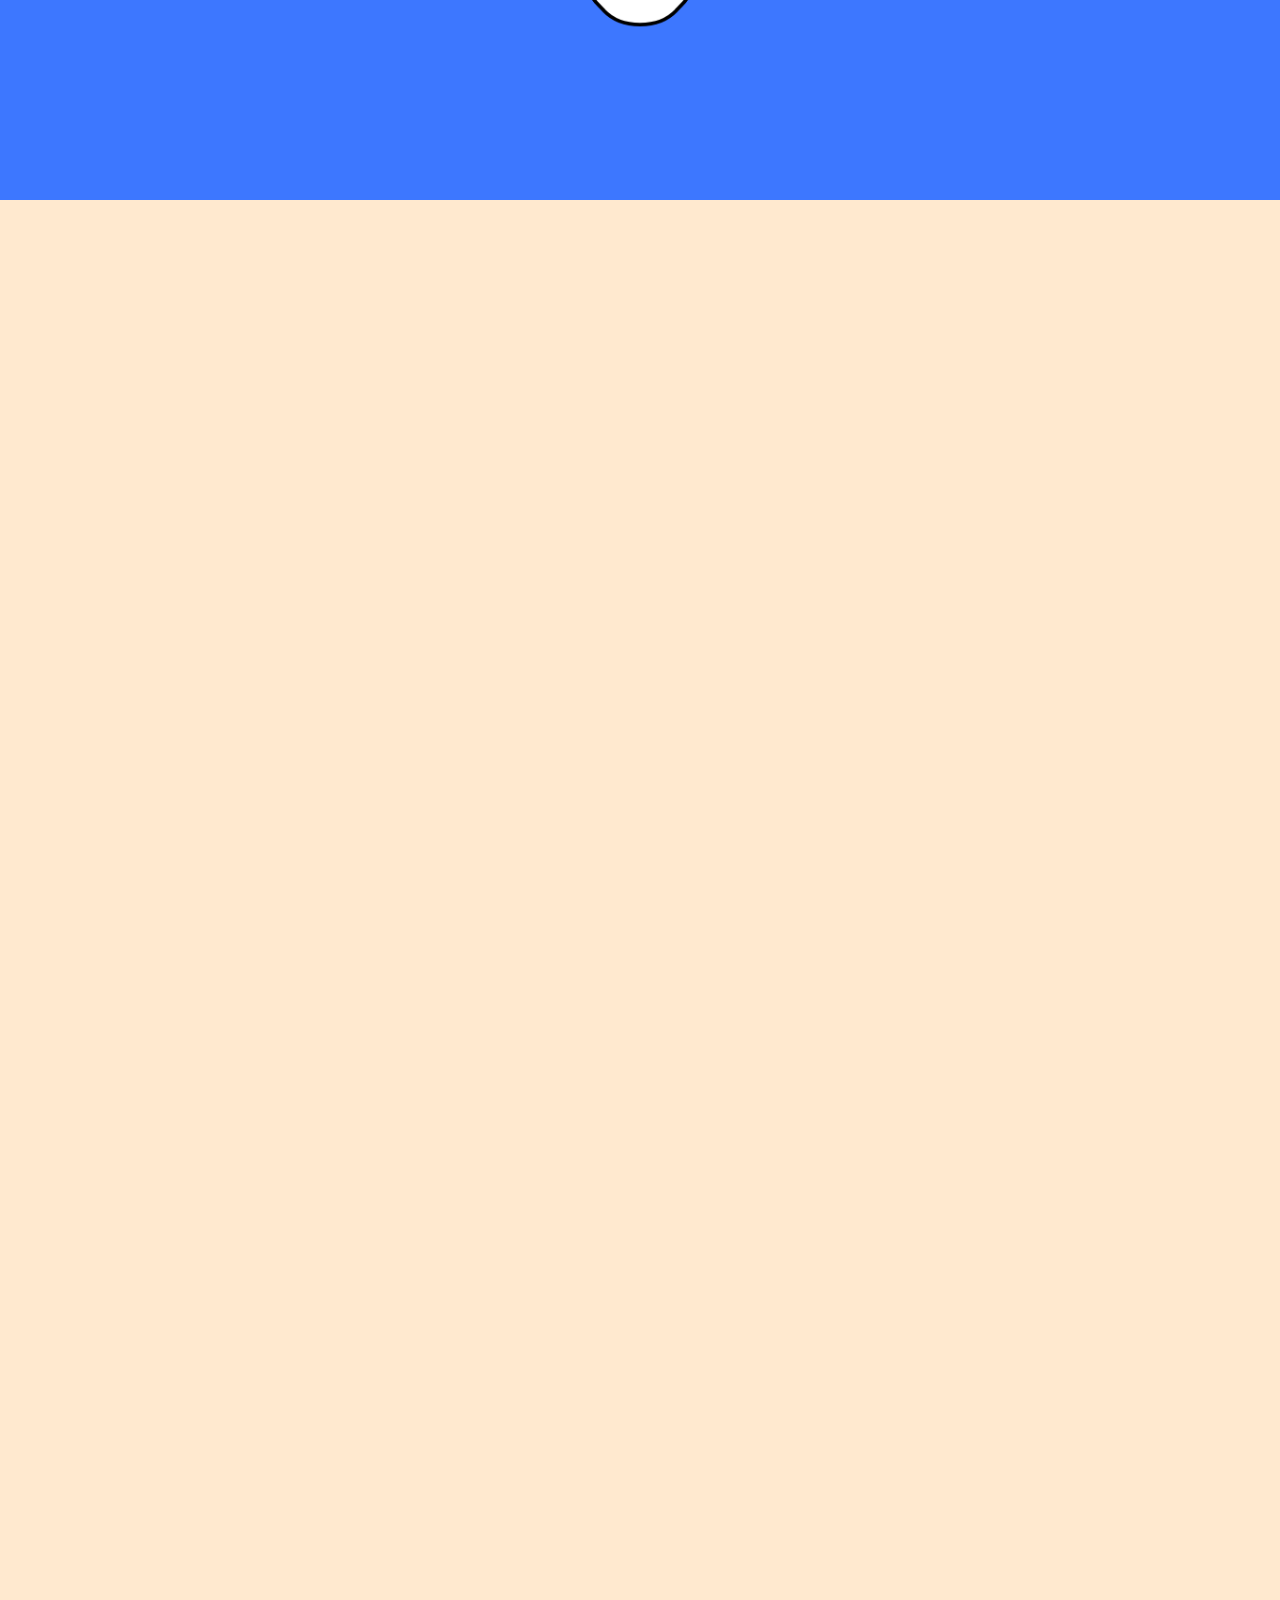
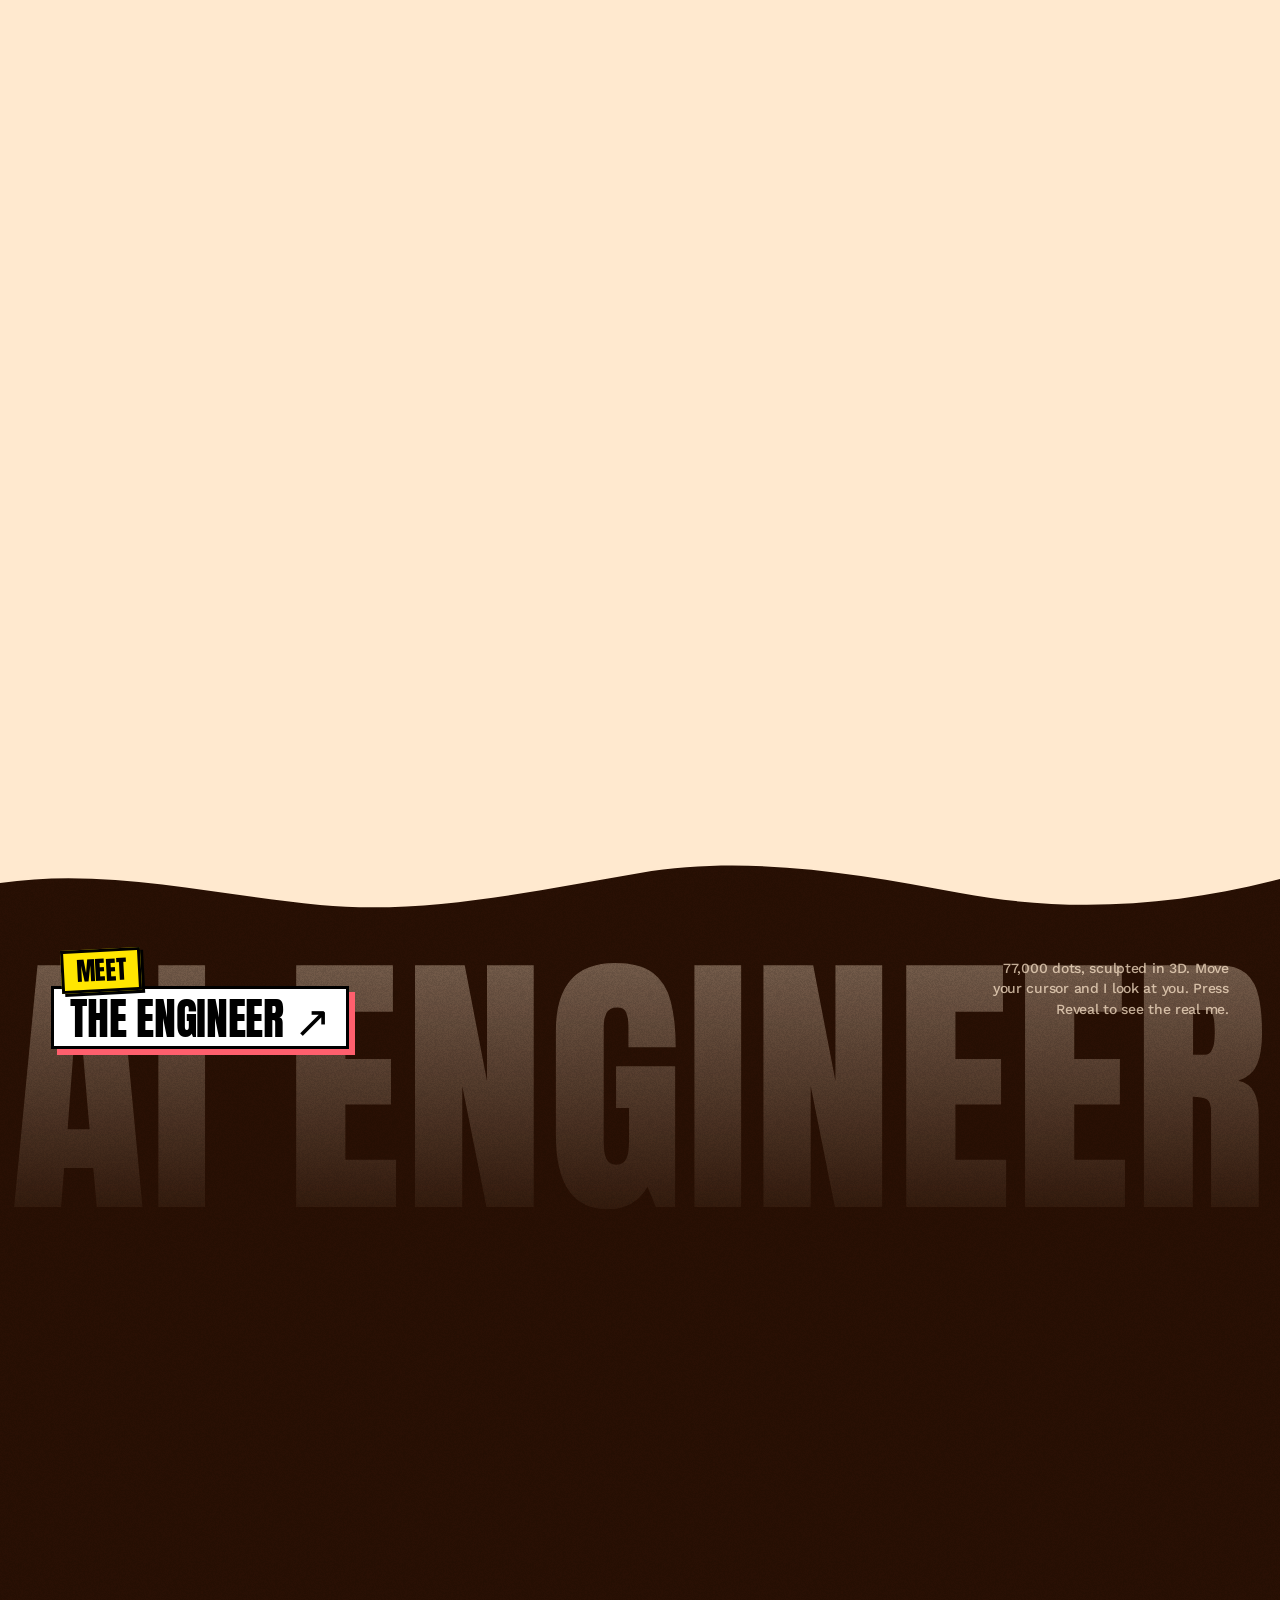
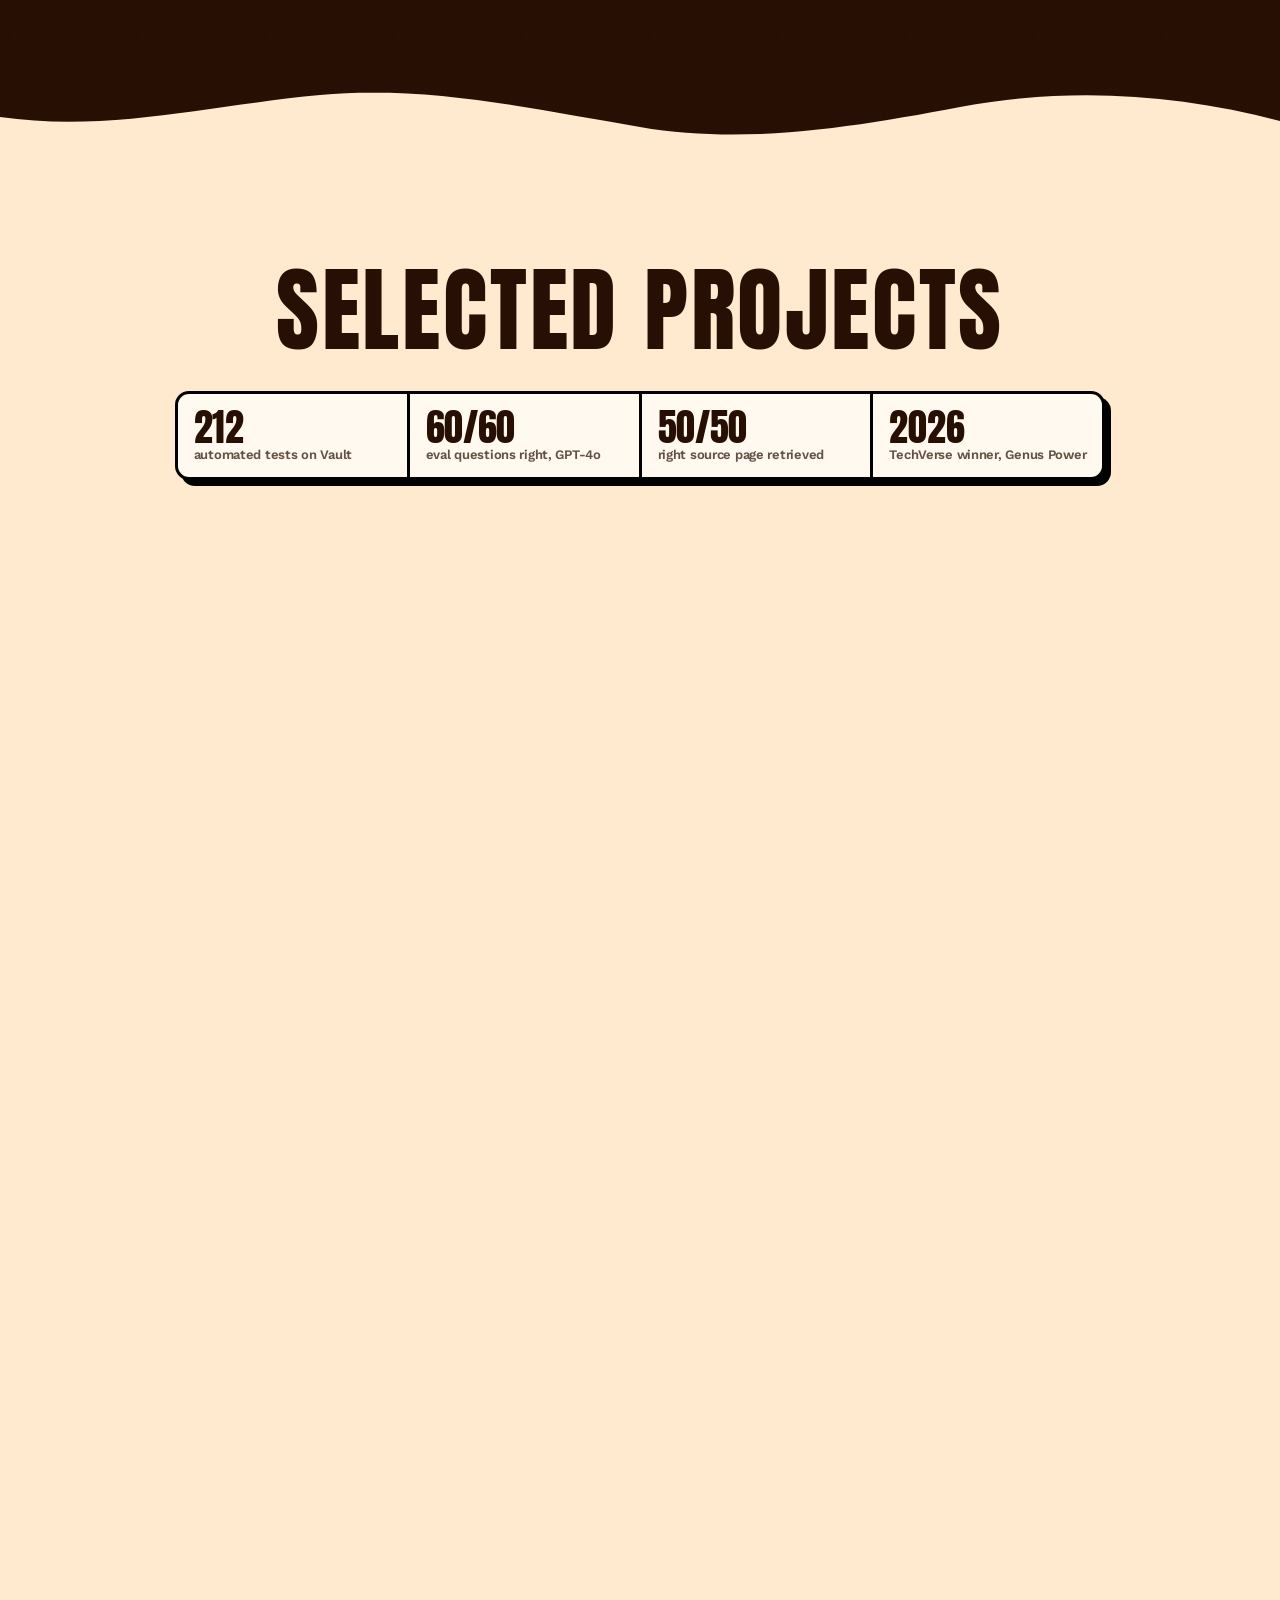
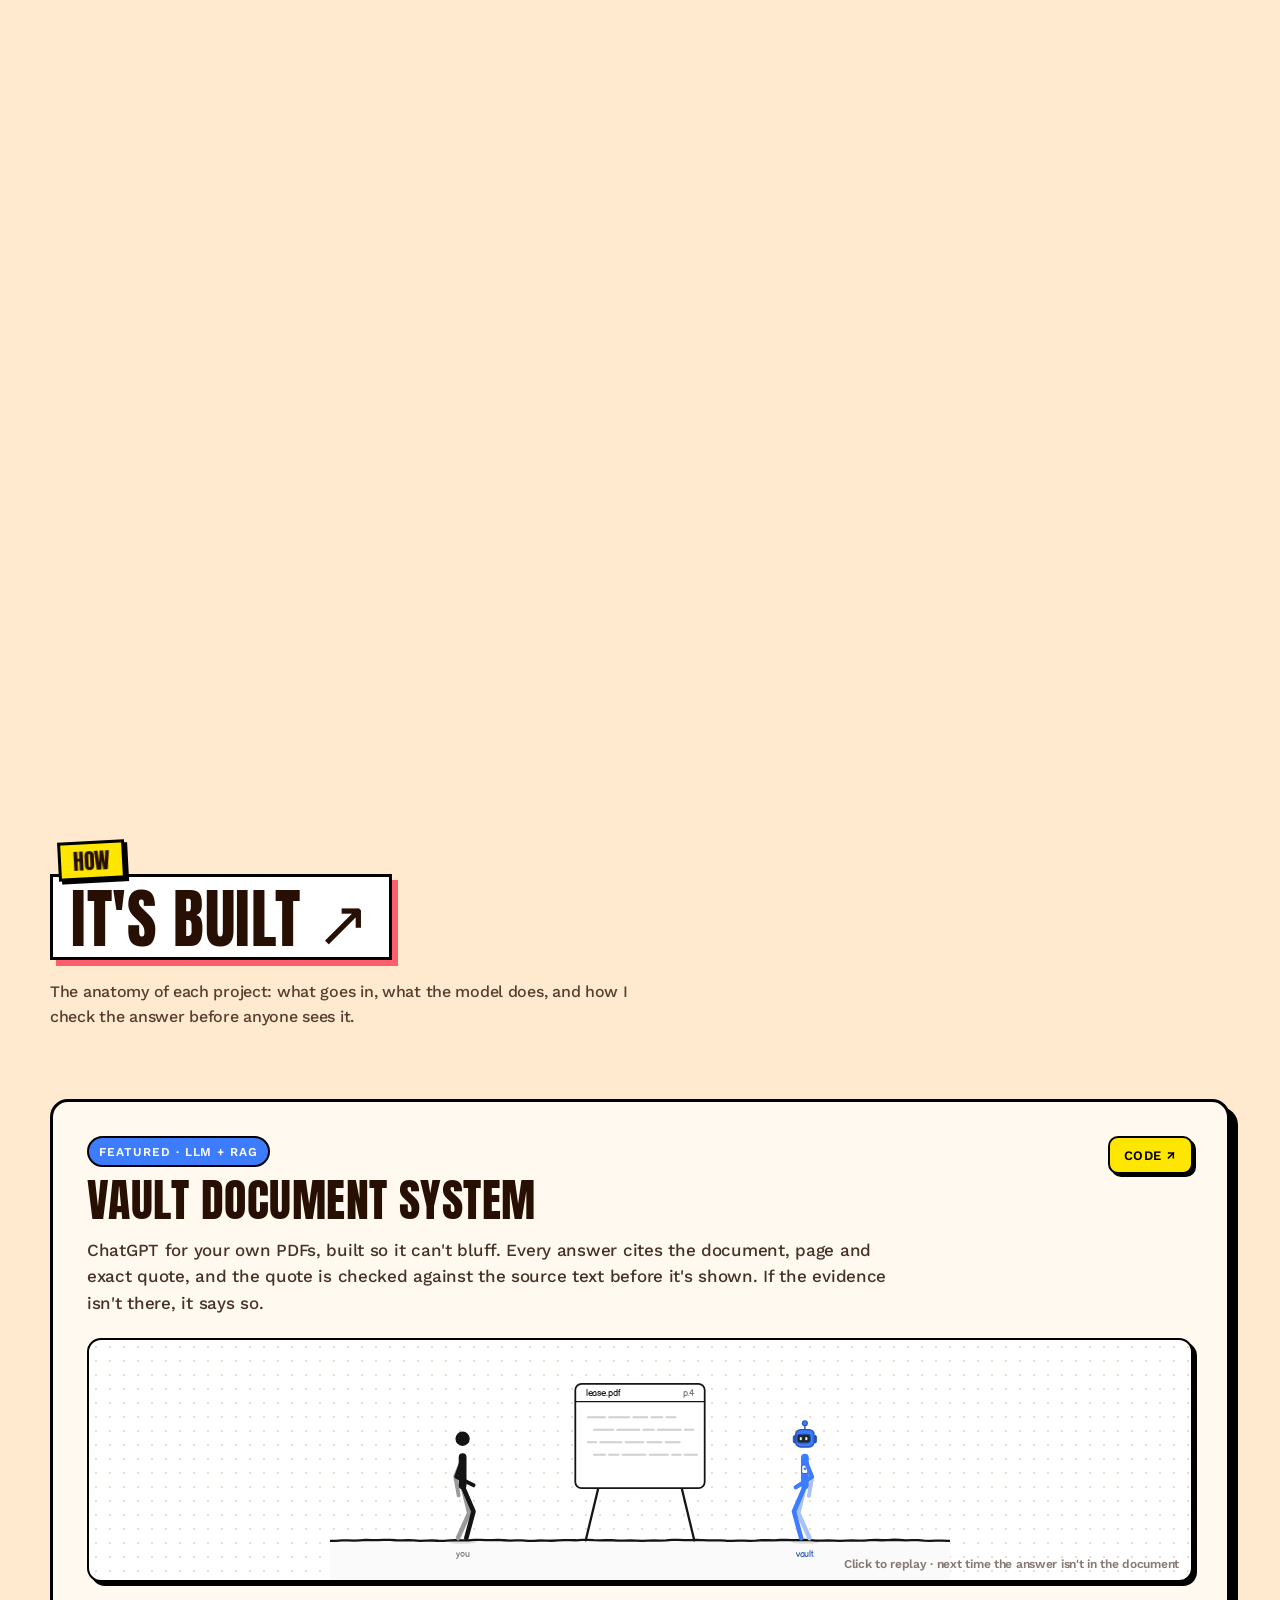
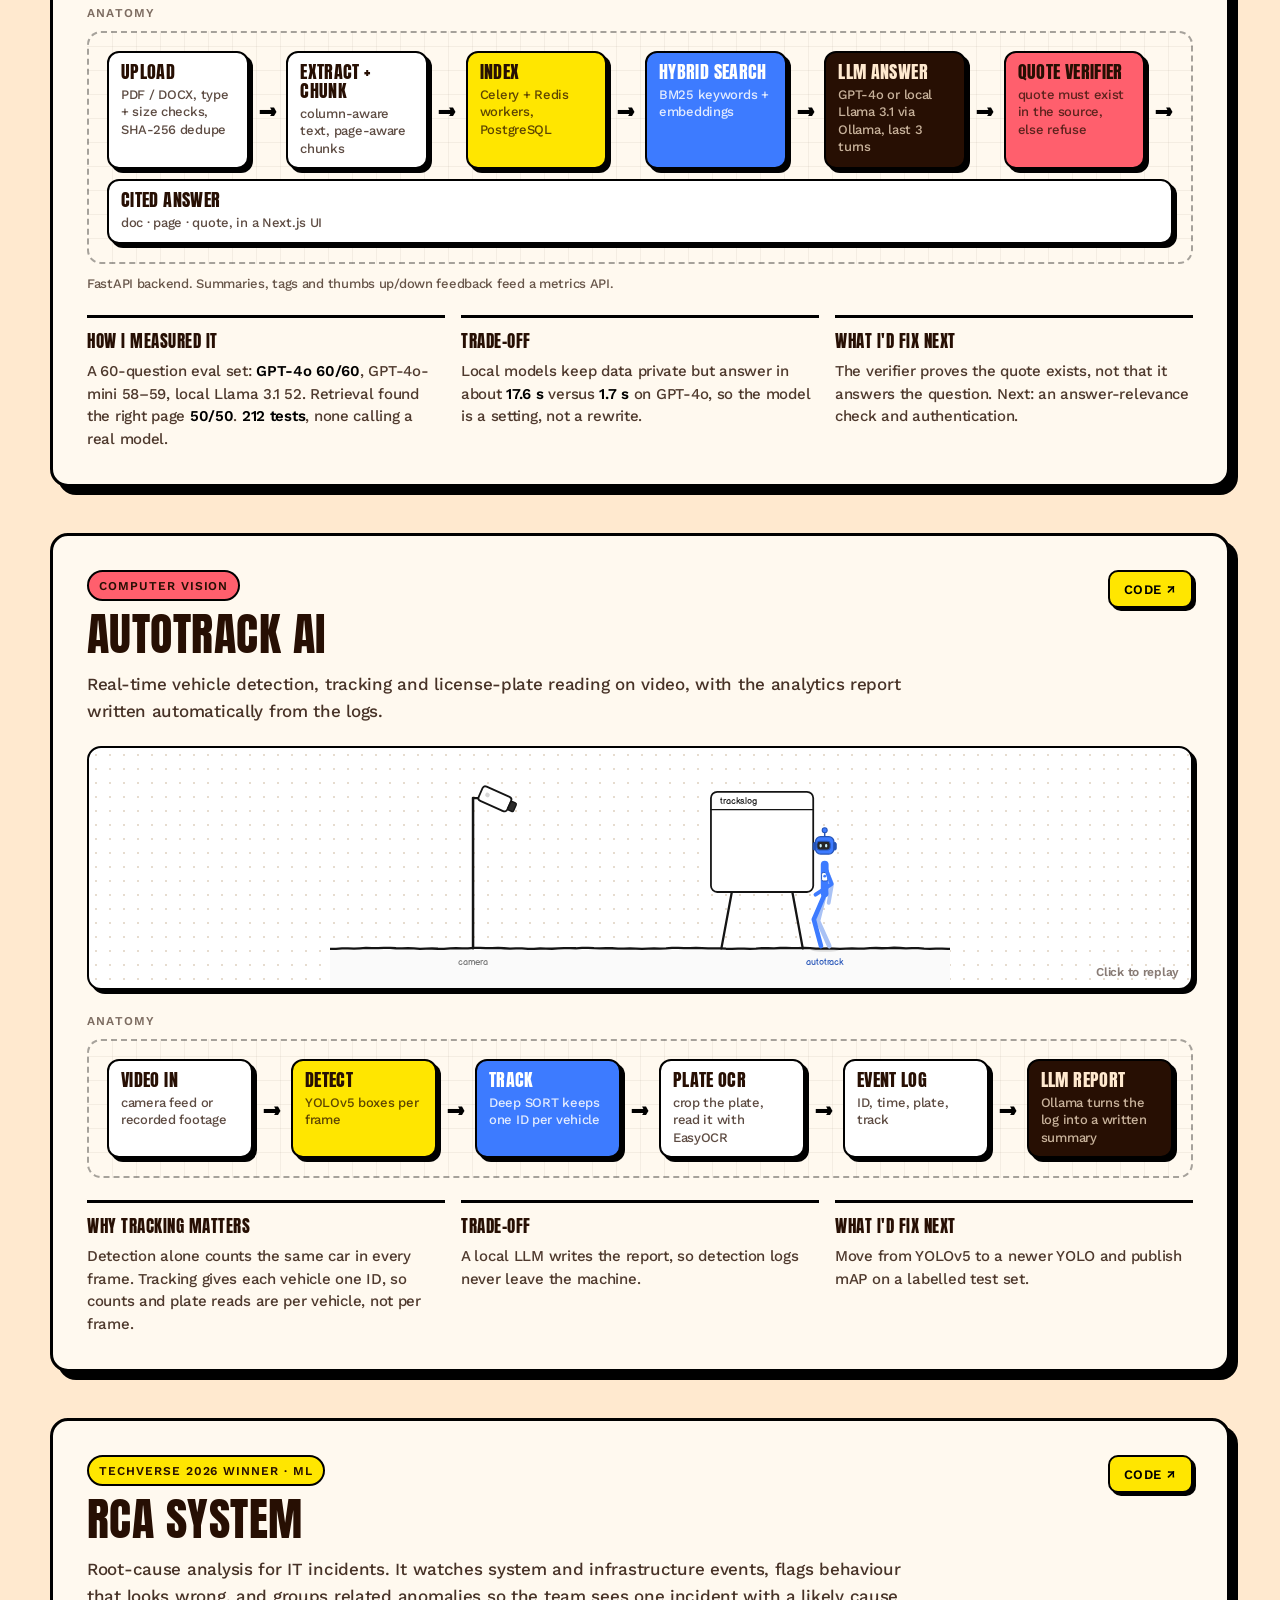
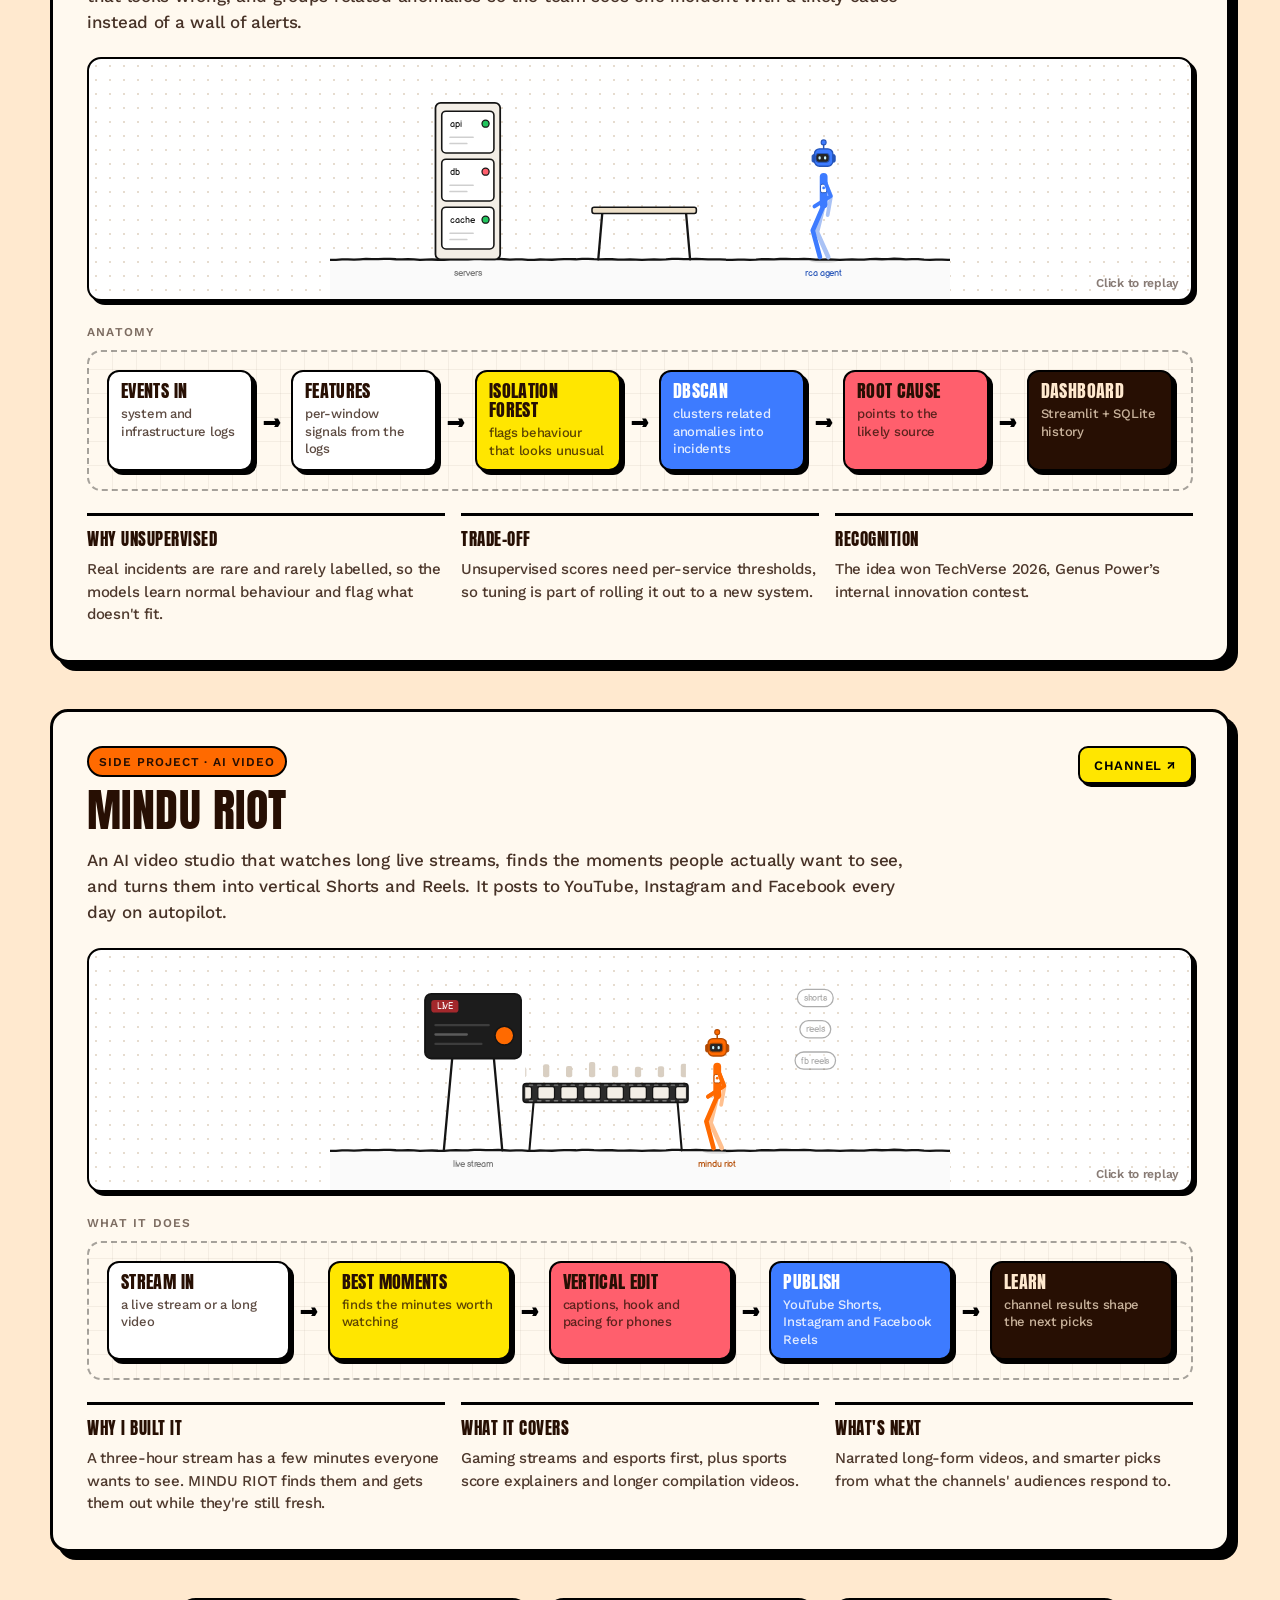
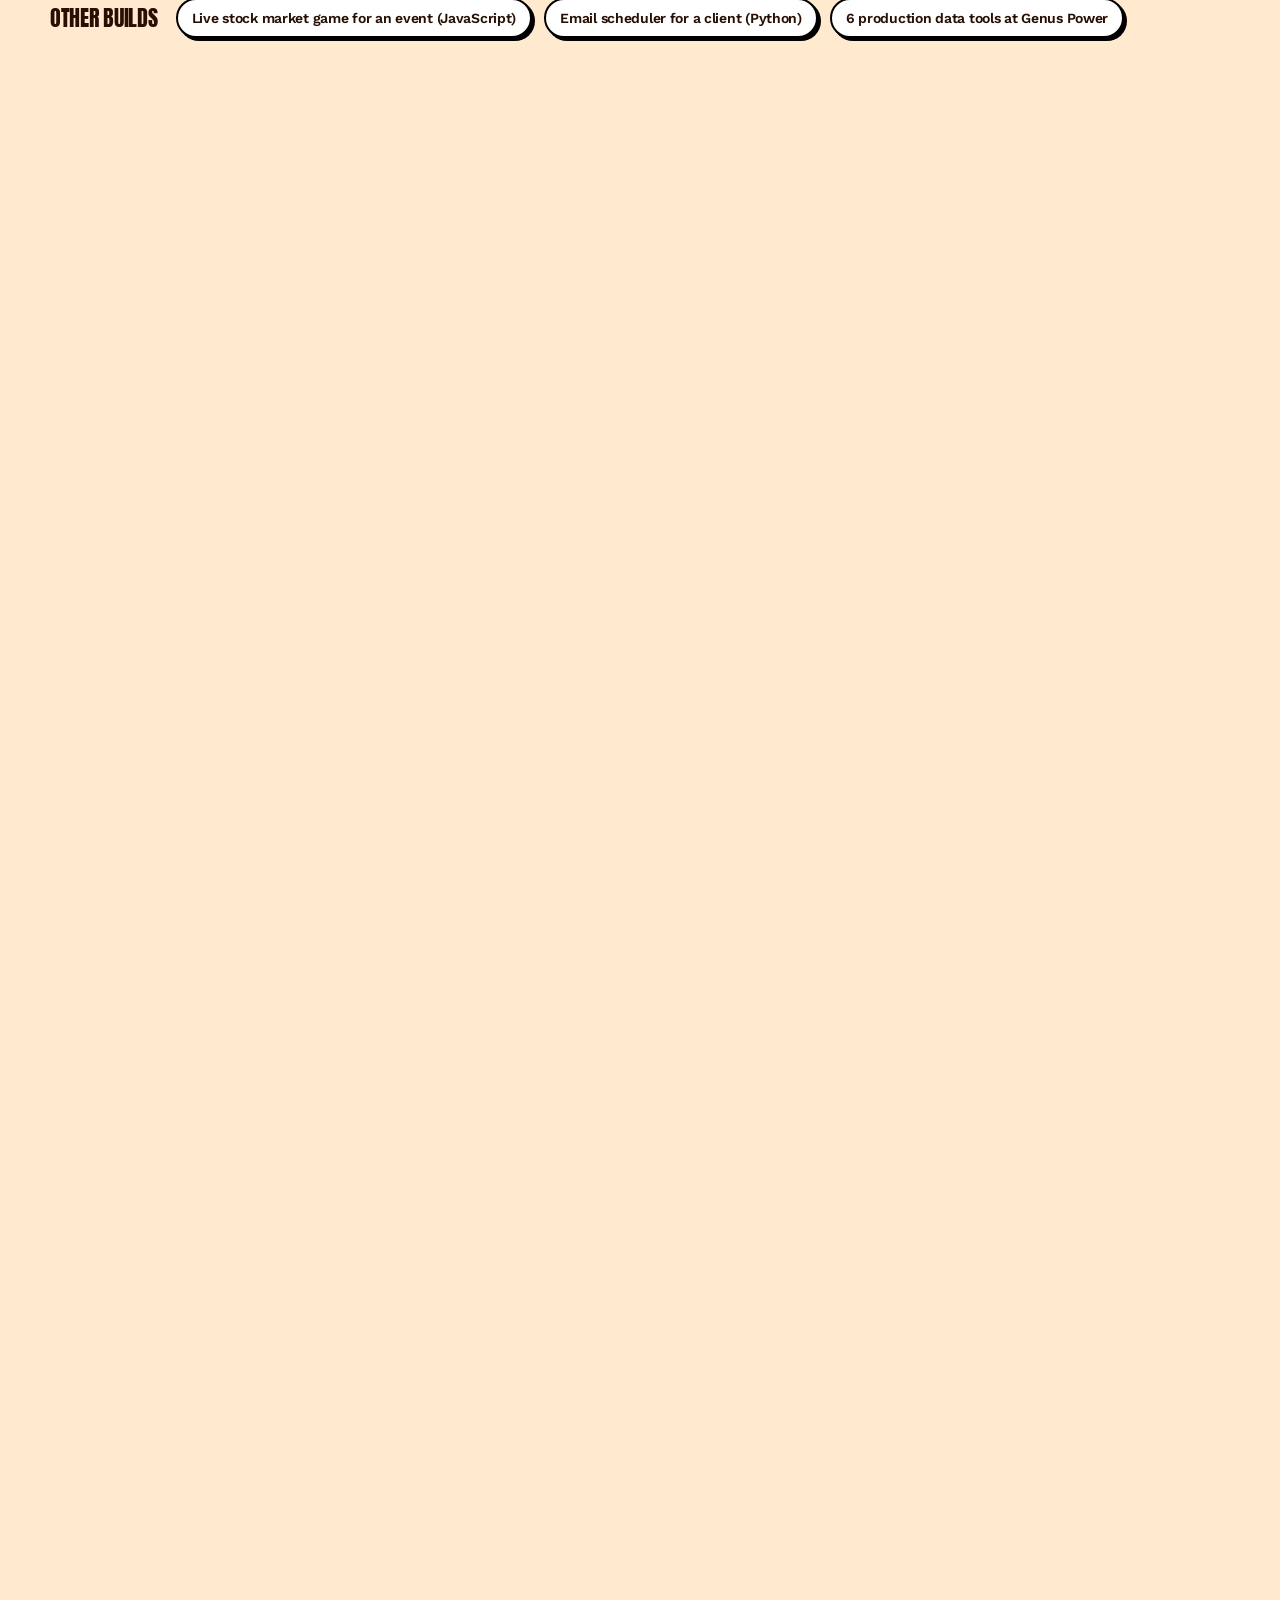
==== commit ea36afbe: "Add stick scenes and MINDU RIOT project" ====
--- a/index.html
+++ b/index.html
@@ -2262,6 +2262,23 @@
               <!-- Main Image Box -->
               <div class="flip-item is-4">
                 <div class="flip-project-frame">
+                  <img src="./projects/minduriot.jpg" loading="eager" alt="MINDU RIOT" class="flip-project-img">
+                </div>
+              </div>
+
+              <!-- Right side Blue Visit Site button from behind image -->
+              <a href="https://www.youtube.com/@minduriot" target="_blank" rel="noopener noreferrer" class="flip-visit-btn" aria-label="MINDU RIOT: Watch Channel">
+                <span>Watch Channel</span>
+                <svg width="13" height="13" viewBox="0 0 24 24" fill="none" stroke="currentColor" stroke-width="2.5" stroke-linecap="round" stroke-linejoin="round"><line x1="7" y1="17" x2="17" y2="7"></line><polyline points="7 7 17 7 17 17"></polyline></svg>
+              </a>
+            </div>
+          </li>
+          <li>
+            <div class="flip-card-container">
+
+              <!-- Main Image Box -->
+              <div class="flip-item is-5">
+                <div class="flip-project-frame">
                   <img src="./projects/genus.jpg" loading="eager" alt="Production data tools at Genus Power" class="flip-project-img">
                 </div>
               </div>
@@ -2419,6 +2436,11 @@
       .ai-nums span{font:600 12.5px/1.35 'Worksans','Work Sans',sans-serif;color:rgba(39,15,3,.72)}
       @media (max-width:700px){#hero .hero-text{font-size:12.5vw !important;line-height:.95 !important}}
       @media (max-width:700px){.ai-nums{grid-template-columns:repeat(2,1fr)}}
+      @font-face{font-family:'Balsamiq Sans';src:url(./scenes/balsamiq-sans-400.woff2) format('woff2');font-weight:400;font-display:swap}
+      .cs-scene{position:relative;margin:4px 0 22px;background-color:#fff;background-image:radial-gradient(#e6dccf 1px,transparent 1.2px);background-size:14px 14px;border:2.5px solid #000;box-shadow:4px 4px 0 #000;border-radius:14px;overflow:hidden}
+      .cs-scene stick-scene{height:240px;max-width:620px;margin:0 auto}
+      .cs-scene .hint{position:absolute;right:12px;bottom:8px;font:600 11.5px 'Worksans','Work Sans',sans-serif;color:rgba(39,15,3,.55)}
+      @media (max-width:600px){.cs-scene stick-scene{height:200px}.cs-scene .hint{position:static;display:block;text-align:center;padding:0 0 8px}}
       .cs-sec{position:relative;background:#ffe9cf;color:#270f03;padding:clamp(70px,9vw,120px) clamp(16px,4vw,48px)}
       .cs-wrap{max-width:1180px;margin:0 auto}
       .cs-head{display:flex;flex-direction:column;align-items:flex-start;margin-bottom:clamp(36px,5vw,60px)}
@@ -2467,6 +2489,10 @@
             <div class="links"><a href="https://github.com/rajvyas72002/vault-document-system" target="_blank" rel="noopener noreferrer">Code &#8599;</a></div>
           </div>
           <p class="lede">ChatGPT for your own PDFs, built so it can't bluff. Every answer cites the document, page and exact quote, and the quote is checked against the source text before it's shown. If the evidence isn't there, it says so.</p>
+          <div class="cs-scene">
+            <stick-scene scene="vault-rag" play="view" no-font label="A person asks a question about a document. A robot agent finds the exact line, checks the quote and stamps it verified. On the next play the answer is not in the document, so the agent stamps no evidence instead of guessing."></stick-scene>
+            <span class="hint">Click to replay · next time the answer isn't in the document</span>
+          </div>
           <div class="anat-label">Anatomy</div>
           <div class="anat" role="list" aria-label="Vault pipeline">
             <div class="node" role="listitem"><b>Upload</b><span>PDF / DOCX, type + size checks, SHA-256 dedupe</span></div><div class="arr" aria-hidden="true">&#8594;</div>
@@ -2491,6 +2517,10 @@
             <div class="links"><a href="https://github.com/rajvyas72002/Autotrack-AI" target="_blank" rel="noopener noreferrer">Code &#8599;</a></div>
           </div>
           <p class="lede">Real-time vehicle detection, tracking and license-plate reading on video, with the analytics report written automatically from the logs.</p>
+          <div class="cs-scene">
+            <stick-scene scene="autotrack-cv" play="view" no-font label="Two cars drive under a camera; each gets a tracking box with its own ID, its number plate is read and written to a log, and a robot agent sends the report."></stick-scene>
+            <span class="hint">Click to replay</span>
+          </div>
           <div class="anat-label">Anatomy</div>
           <div class="anat" role="list" aria-label="AutoTrack pipeline">
             <div class="node" role="listitem"><b>Video in</b><span>camera feed or recorded footage</span></div><div class="arr" aria-hidden="true">&#8594;</div>
@@ -2513,6 +2543,10 @@
             <div class="links"><a href="https://github.com/rajvyas72002/RCA-SYSTEM" target="_blank" rel="noopener noreferrer">Code &#8599;</a></div>
           </div>
           <p class="lede">Root-cause analysis for IT incidents. It watches system and infrastructure events, flags behaviour that looks wrong, and groups related anomalies so the team sees one incident with a likely cause instead of a wall of alerts.</p>
+          <div class="cs-scene">
+            <stick-scene scene="rca-incident" play="view" no-font label="A server rack floods a desk with alerts; a robot agent sorts them into one incident and one bit of noise, then points at the database server as the likely root cause."></stick-scene>
+            <span class="hint">Click to replay</span>
+          </div>
           <div class="anat-label">Anatomy</div>
           <div class="anat" role="list" aria-label="RCA pipeline">
             <div class="node" role="listitem"><b>Events in</b><span>system and infrastructure logs</span></div><div class="arr" aria-hidden="true">&#8594;</div>
@@ -2529,31 +2563,41 @@
           </div>
         </article>
 
-        <article class="cs" aria-labelledby="cs-mindu">
+
+        <article class="cs" aria-labelledby="cs-mr">
           <div class="cs-top">
-            <div><span class="kick" style="background:#ff6b00;color:#fff">Local LLM · Video AI</span><h3 id="cs-mindu">MINDU RIOT</h3></div>
+            <div><span class="kick" style="background:#ff6a00">Side project · AI video</span><h3 id="cs-mr">MINDU RIOT</h3></div>
             <div class="links"><a href="https://www.youtube.com/@minduriot" target="_blank" rel="noopener noreferrer">Channel &#8599;</a></div>
           </div>
-          <p class="lede">A local-first AI platform that turns authorized livestreams and long videos into vertical Shorts and Reels. It finds the moments worth clipping, edits and captions them, writes the hook with a local LLM, and publishes to YouTube, Instagram and Facebook only after a human approves.</p>
-          <div class="anat-label">Anatomy</div>
-          <div class="anat" role="list" aria-label="MINDU RIOT pipeline">
-            <div class="node" role="listitem"><b>Video in</b><span>authorized YouTube streams and long videos</span></div><div class="arr" aria-hidden="true">&#8594;</div>
-            <div class="node y" role="listitem"><b>Highlights</b><span>pick the moments worth clipping</span></div><div class="arr" aria-hidden="true">&#8594;</div>
-            <div class="node b" role="listitem"><b>Edit</b><span>vertical reframe, captions, effects with FFmpeg</span></div><div class="arr" aria-hidden="true">&#8594;</div>
-            <div class="node k" role="listitem"><b>Local LLM</b><span>Qwen via Ollama writes hooks and captions</span></div><div class="arr" aria-hidden="true">&#8594;</div>
-            <div class="node p" role="listitem"><b>Human review</b><span>approve from a phone, behind a login</span></div><div class="arr" aria-hidden="true">&#8594;</div>
-            <div class="node" role="listitem"><b>Publish</b><span>YouTube Data API + Meta Graph API</span></div>
+          <p class="lede">An AI video studio that watches long live streams, finds the moments people actually want to see, and turns them into vertical Shorts and Reels. It posts to YouTube, Instagram and Facebook every day on autopilot.</p>
+          <div class="cs-scene">
+            <stick-scene scene="mindu-riot" play="view" no-font label="A live stream rolls out as a film strip, a hype meter spikes on one moment, a robot agent snips it out, it turns into a vertical clip and goes out to Shorts, Reels and Facebook Reels, and the views roll in."></stick-scene>
+            <span class="hint">Click to replay</span>
+          </div>
+          <div class="anat-label">What it does</div>
+          <div class="anat" role="list" aria-label="What MINDU RIOT does">
+            <div class="node" role="listitem"><b>Stream in</b><span>a live stream or a long video</span></div><div class="arr" aria-hidden="true">&#8594;</div>
+            <div class="node y" role="listitem"><b>Best moments</b><span>finds the minutes worth watching</span></div><div class="arr" aria-hidden="true">&#8594;</div>
+            <div class="node p" role="listitem"><b>Vertical edit</b><span>captions, hook and pacing for phones</span></div><div class="arr" aria-hidden="true">&#8594;</div>
+            <div class="node b" role="listitem"><b>Publish</b><span>YouTube Shorts, Instagram and Facebook Reels</span></div><div class="arr" aria-hidden="true">&#8594;</div>
+            <div class="node k" role="listitem"><b>Learn</b><span>channel results shape the next picks</span></div>
           </div>
           <div class="cs-grid">
-            <div><h4>Why local-first</h4><p>The LLM runs on my own 4 GB GPU, so writing hooks and captions costs nothing per clip and footage never leaves the machine.</p></div>
-            <div><h4>Trade-off</h4><p>A small local model is cheaper but weaker than a hosted one, so every clip passes a human review step before it goes live.</p></div>
-            <div><h4>What I'd fix next</h4><p>Feed channel analytics back into clip selection, so the system learns which moments actually perform.</p></div>
+            <div><h4>Why I built it</h4><p>A three-hour stream has a few minutes everyone wants to see. MINDU RIOT finds them and gets them out while they're still fresh.</p></div>
+            <div><h4>What it covers</h4><p>Gaming streams and esports first, plus sports score explainers and longer compilation videos.</p></div>
+            <div><h4>What's next</h4><p>Narrated long-form videos, and smarter picks from what the channels' audiences respond to.</p></div>
           </div>
         </article>
 
         <div class="other-builds"><span class="lbl">Other builds</span><span class="chip">Live stock market game for an event (JavaScript)</span><span class="chip">Email scheduler for a client (Python)</span><span class="chip">6 production data tools at Genus Power</span></div>
       </div>
     </section>
+    <script src="./scenes/stick.js" defer></script>
+    <script src="./scenes/vault-rag.js" defer></script>
+    <script src="./scenes/autotrack-cv.js" defer></script>
+    <script src="./scenes/rca-incident.js" defer></script>
+    <script src="./scenes/mindu-riot.js" defer></script>
+    <script>document.fonts && document.fonts.load("10px 'Balsamiq Sans'");</script>
 
     <section id="scrolltrigger" data-animate="videogrow" class="sec scrolltrigger-sec">
       <div class="sticky-w">
@@ -5283,4 +5327,4 @@
 
 </body>
 
-</html>
+</html>
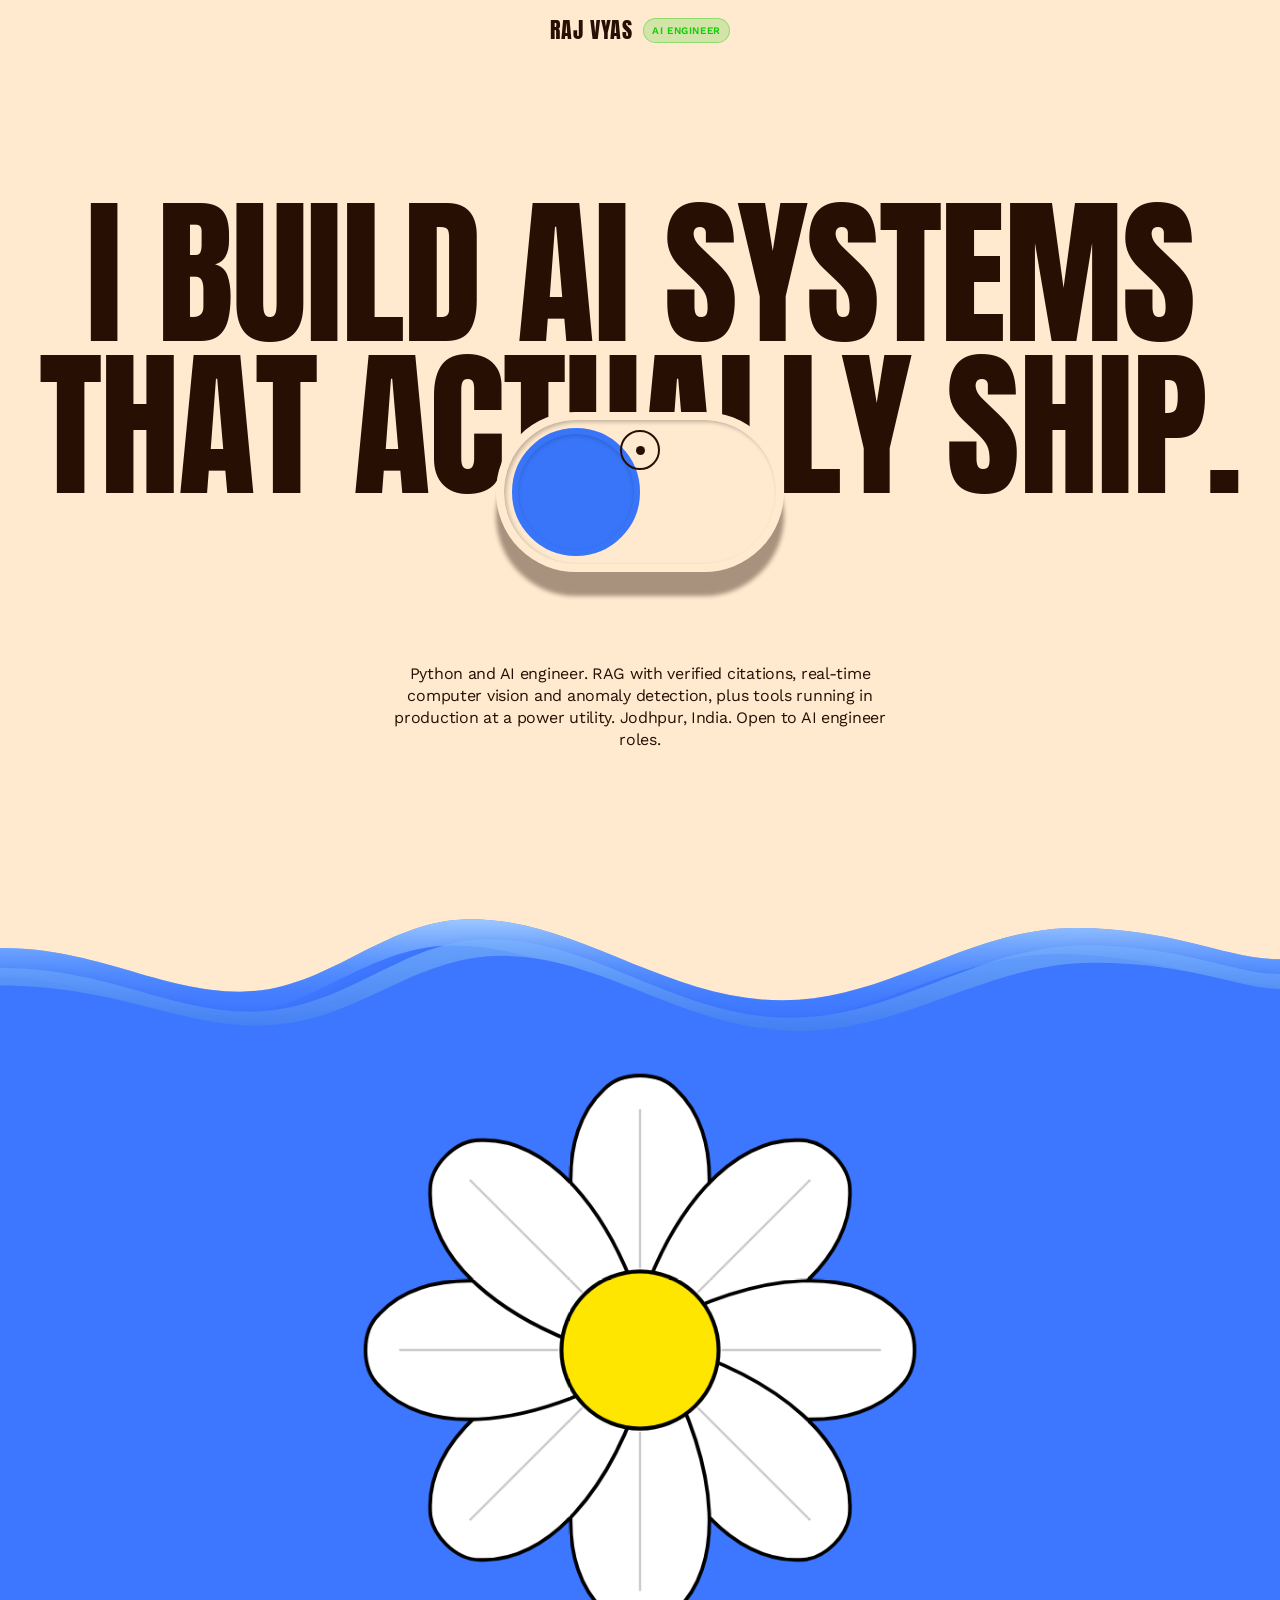
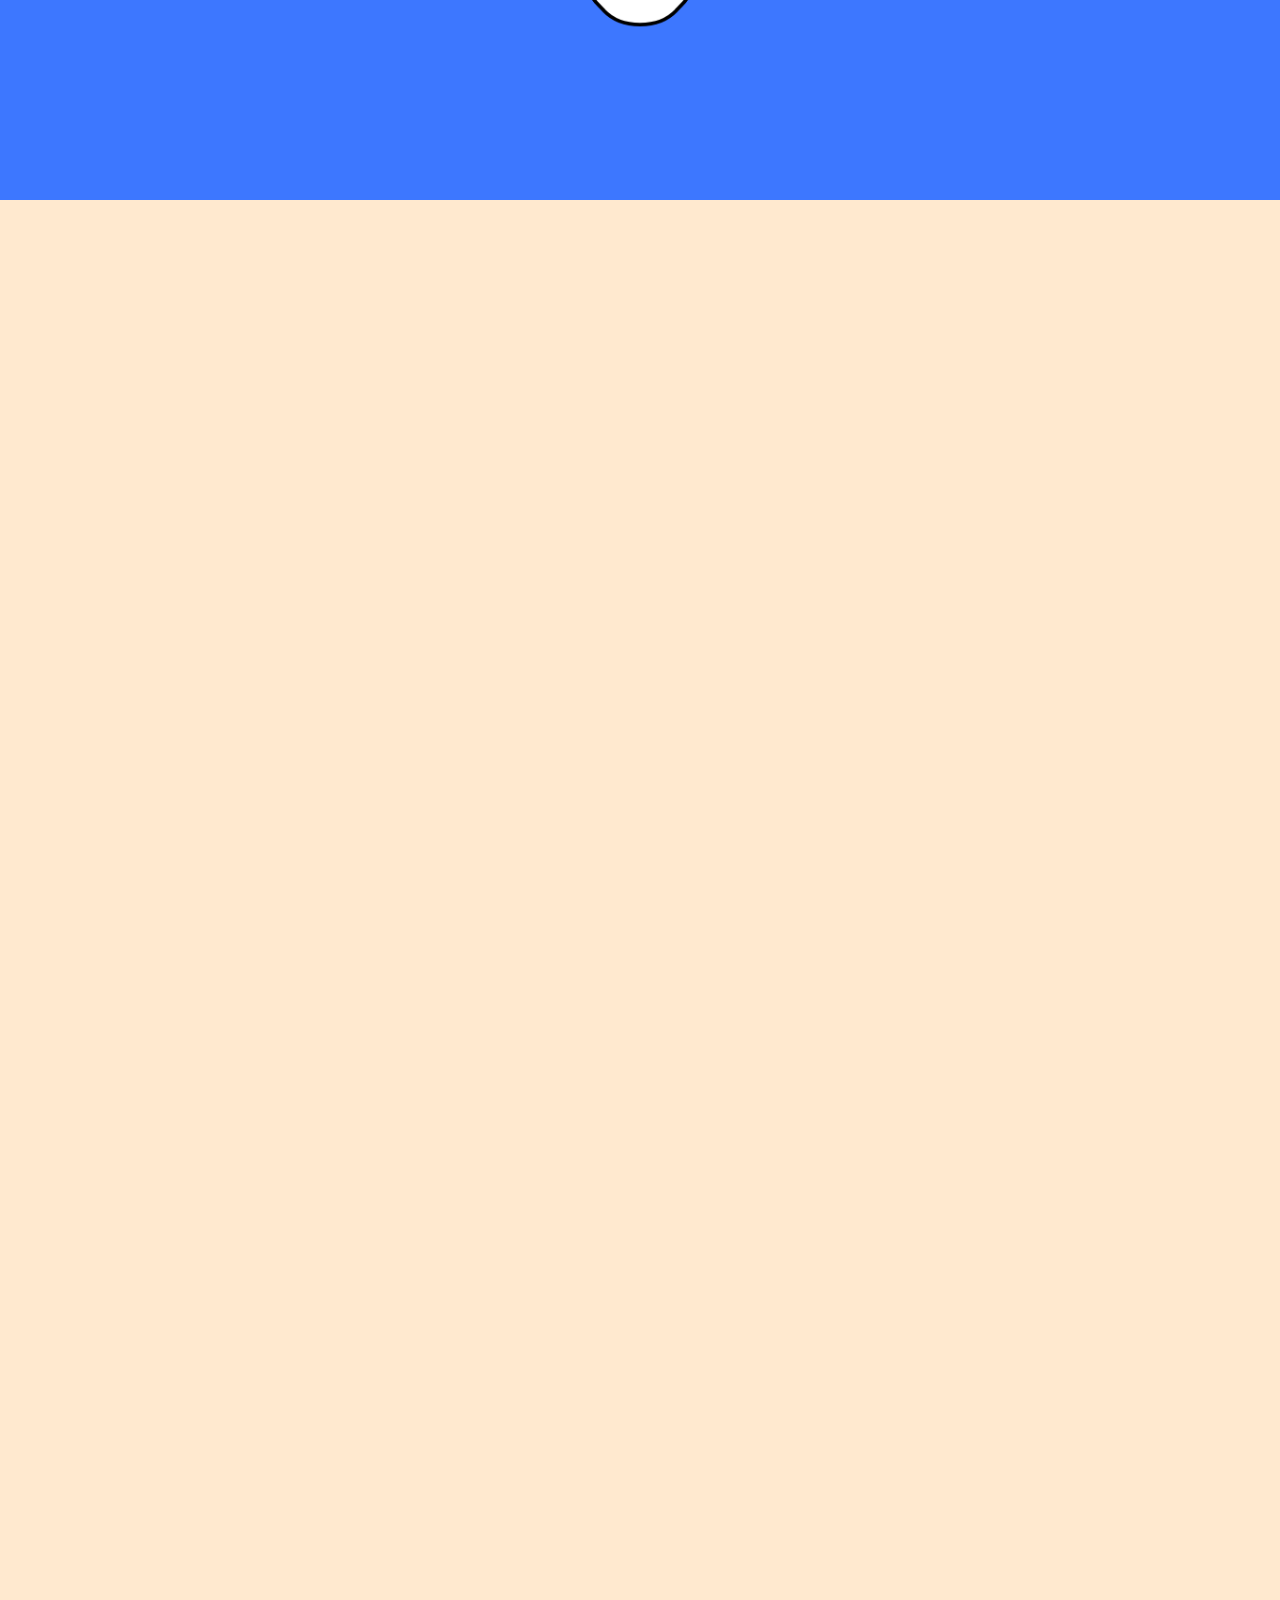
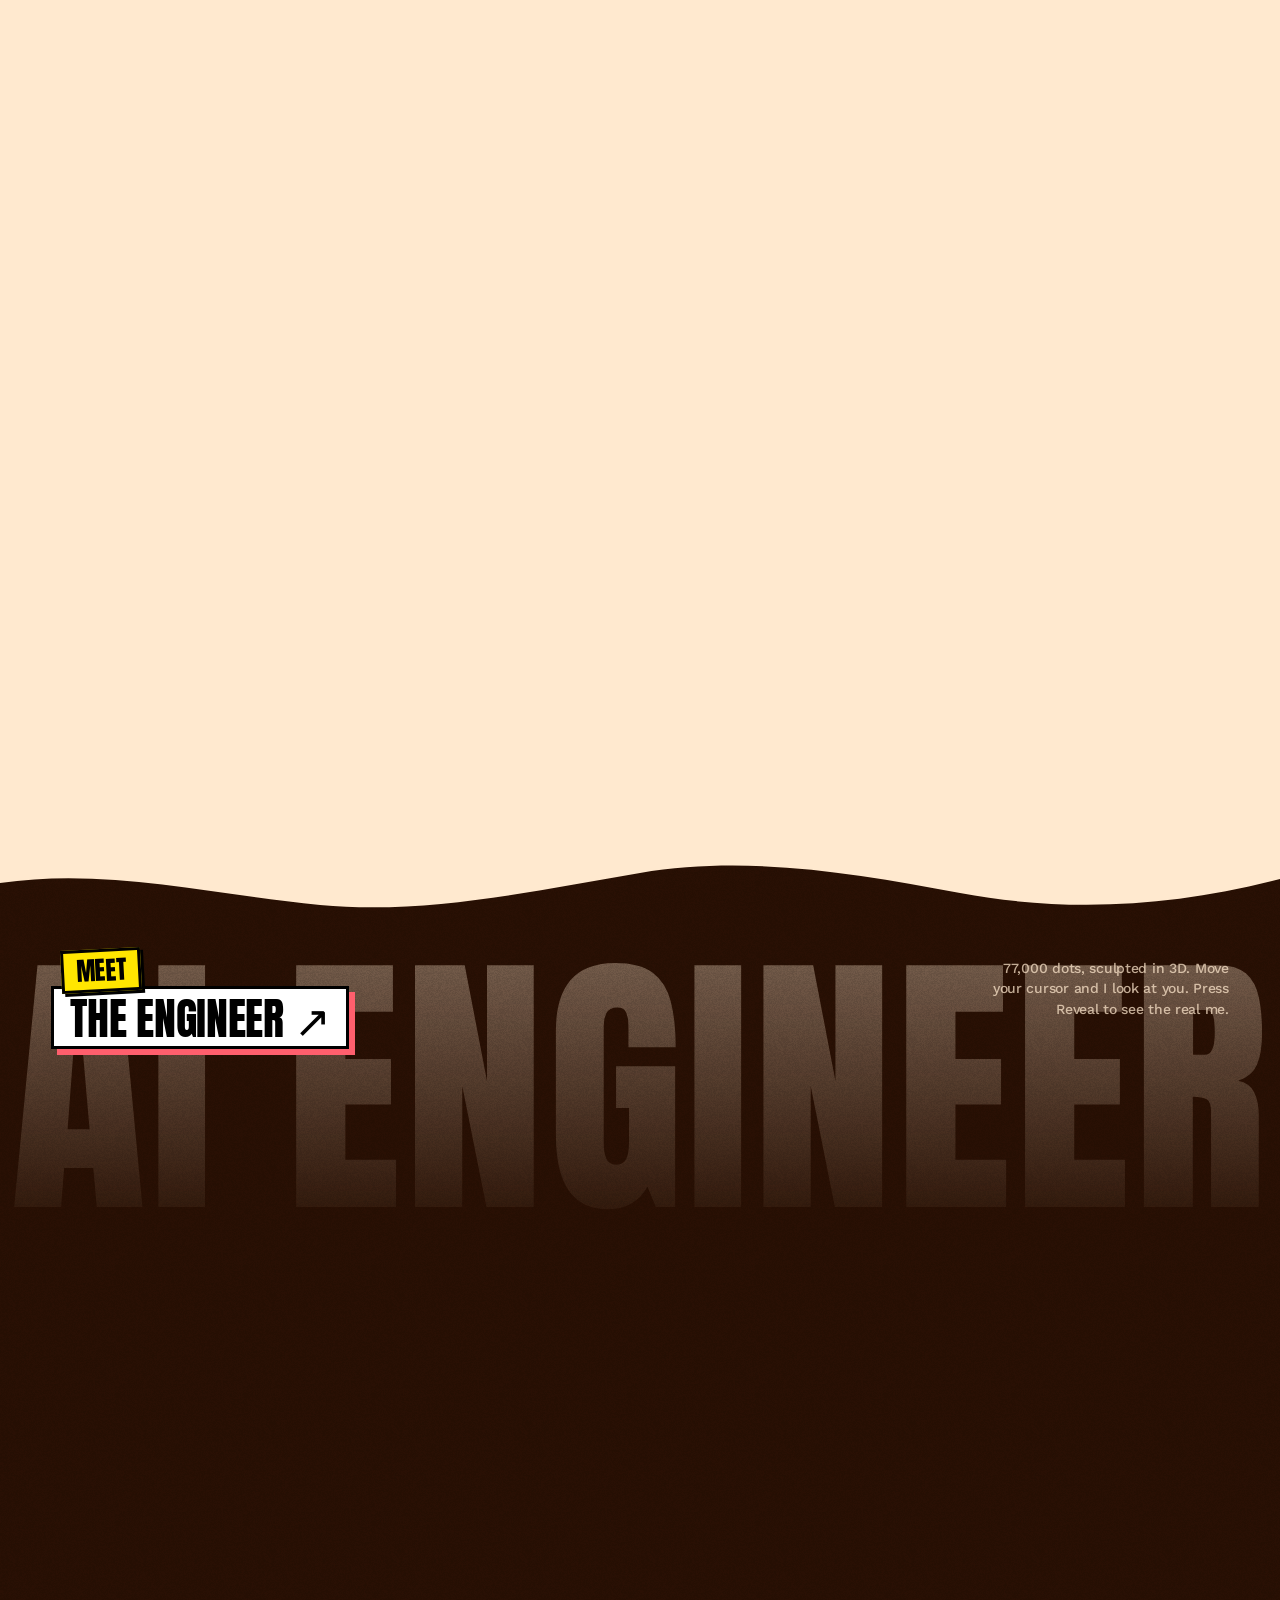
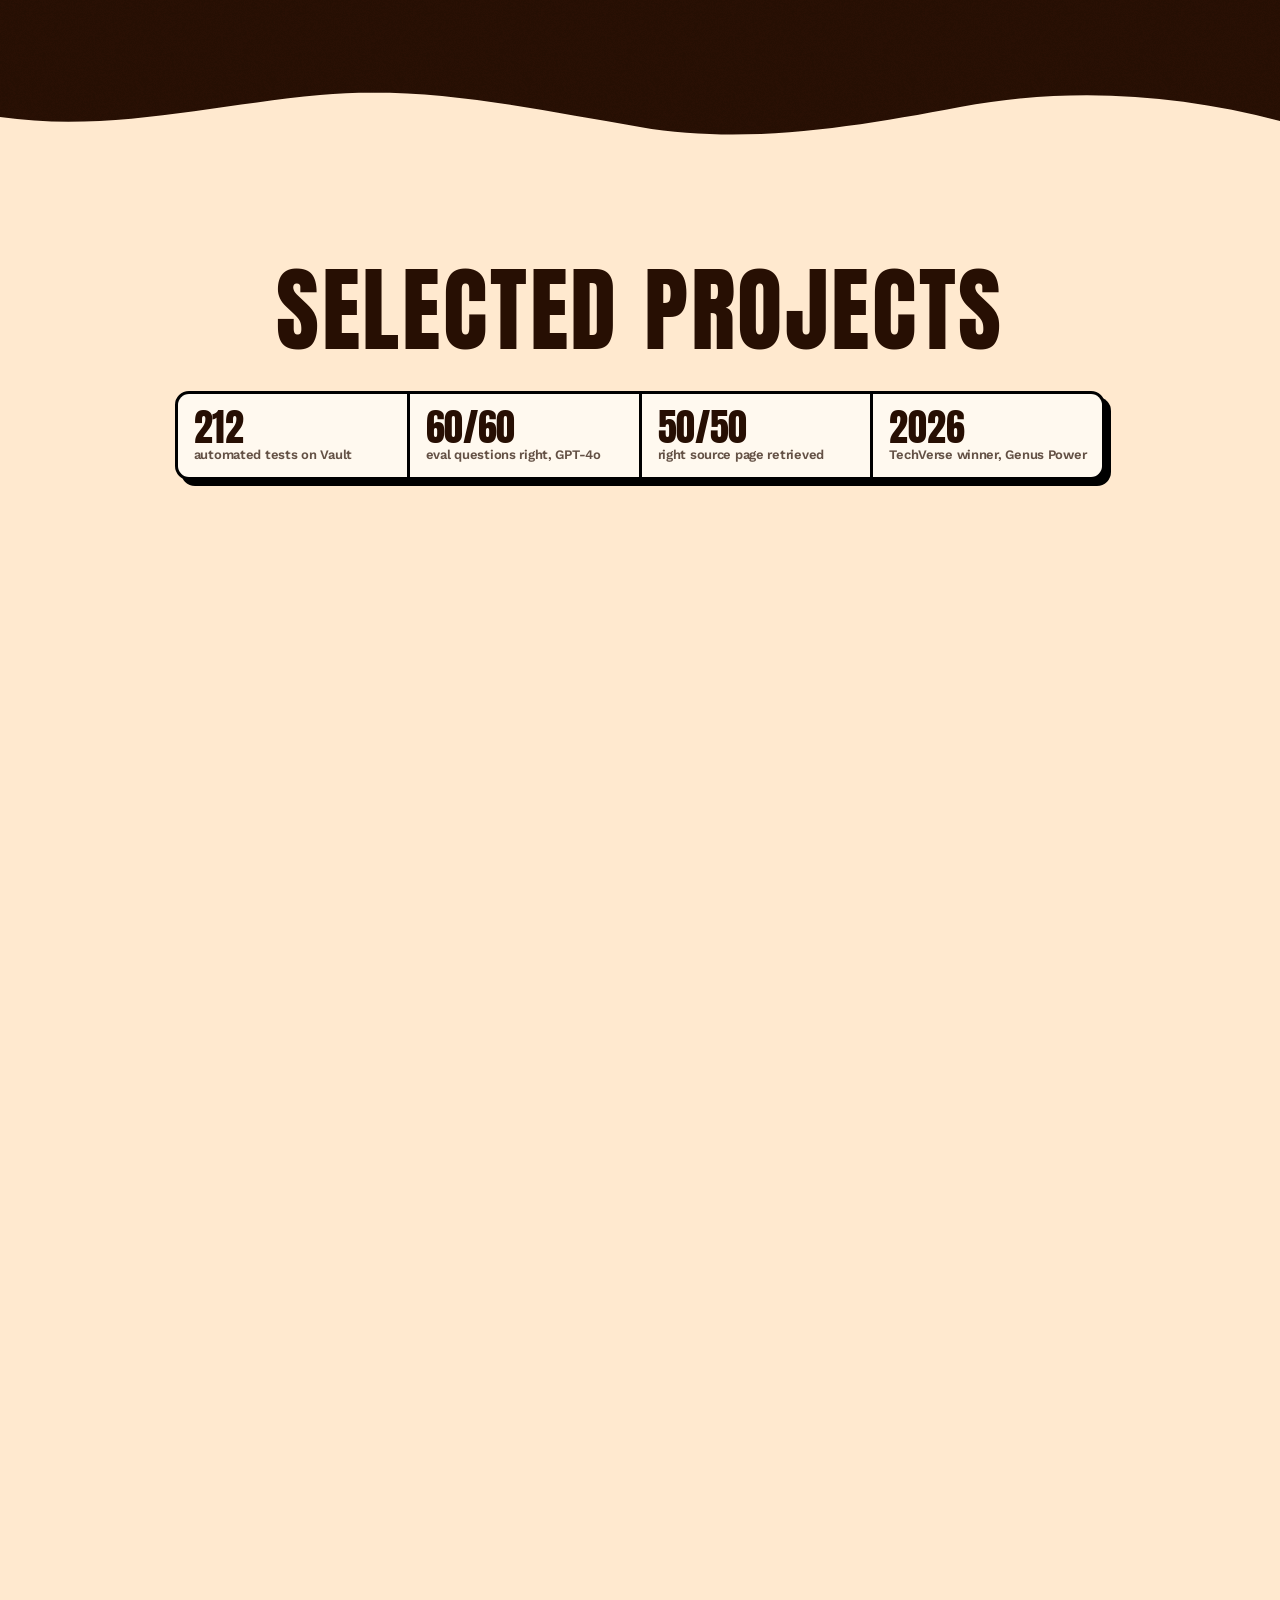
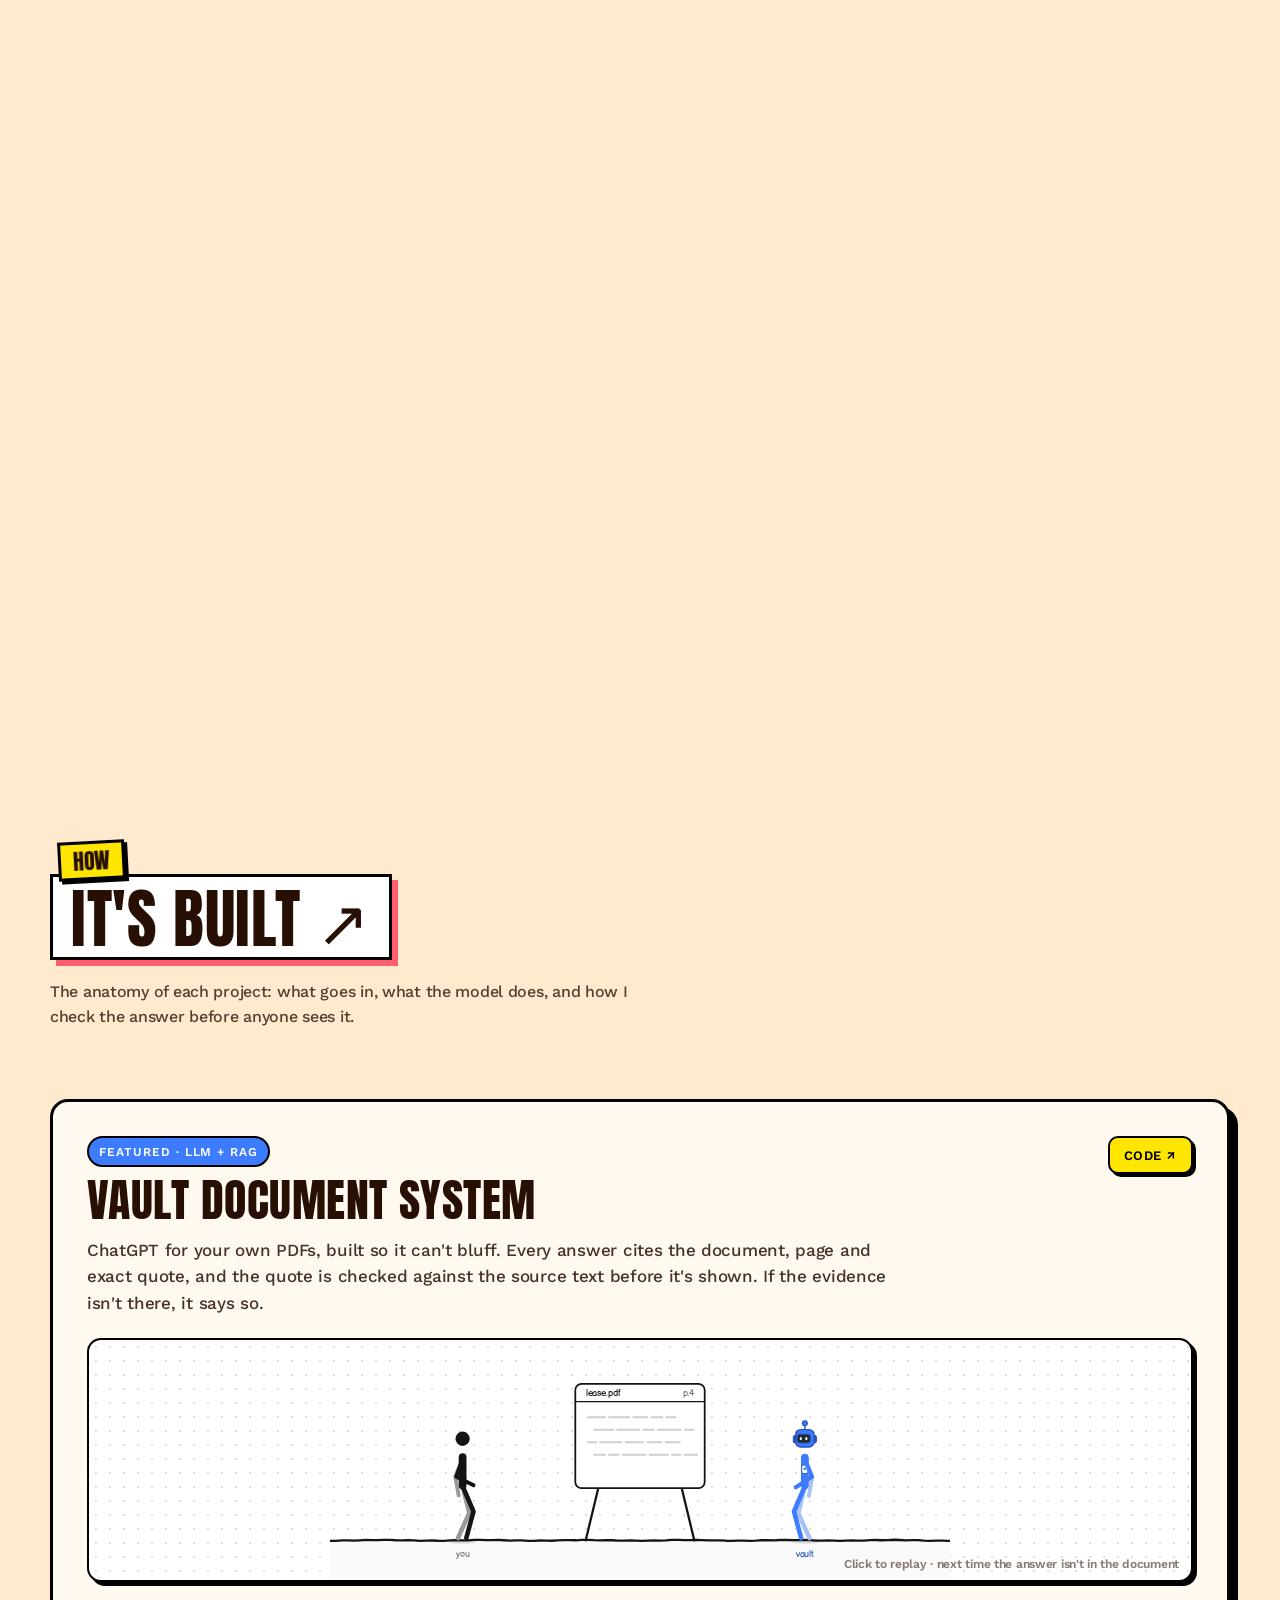
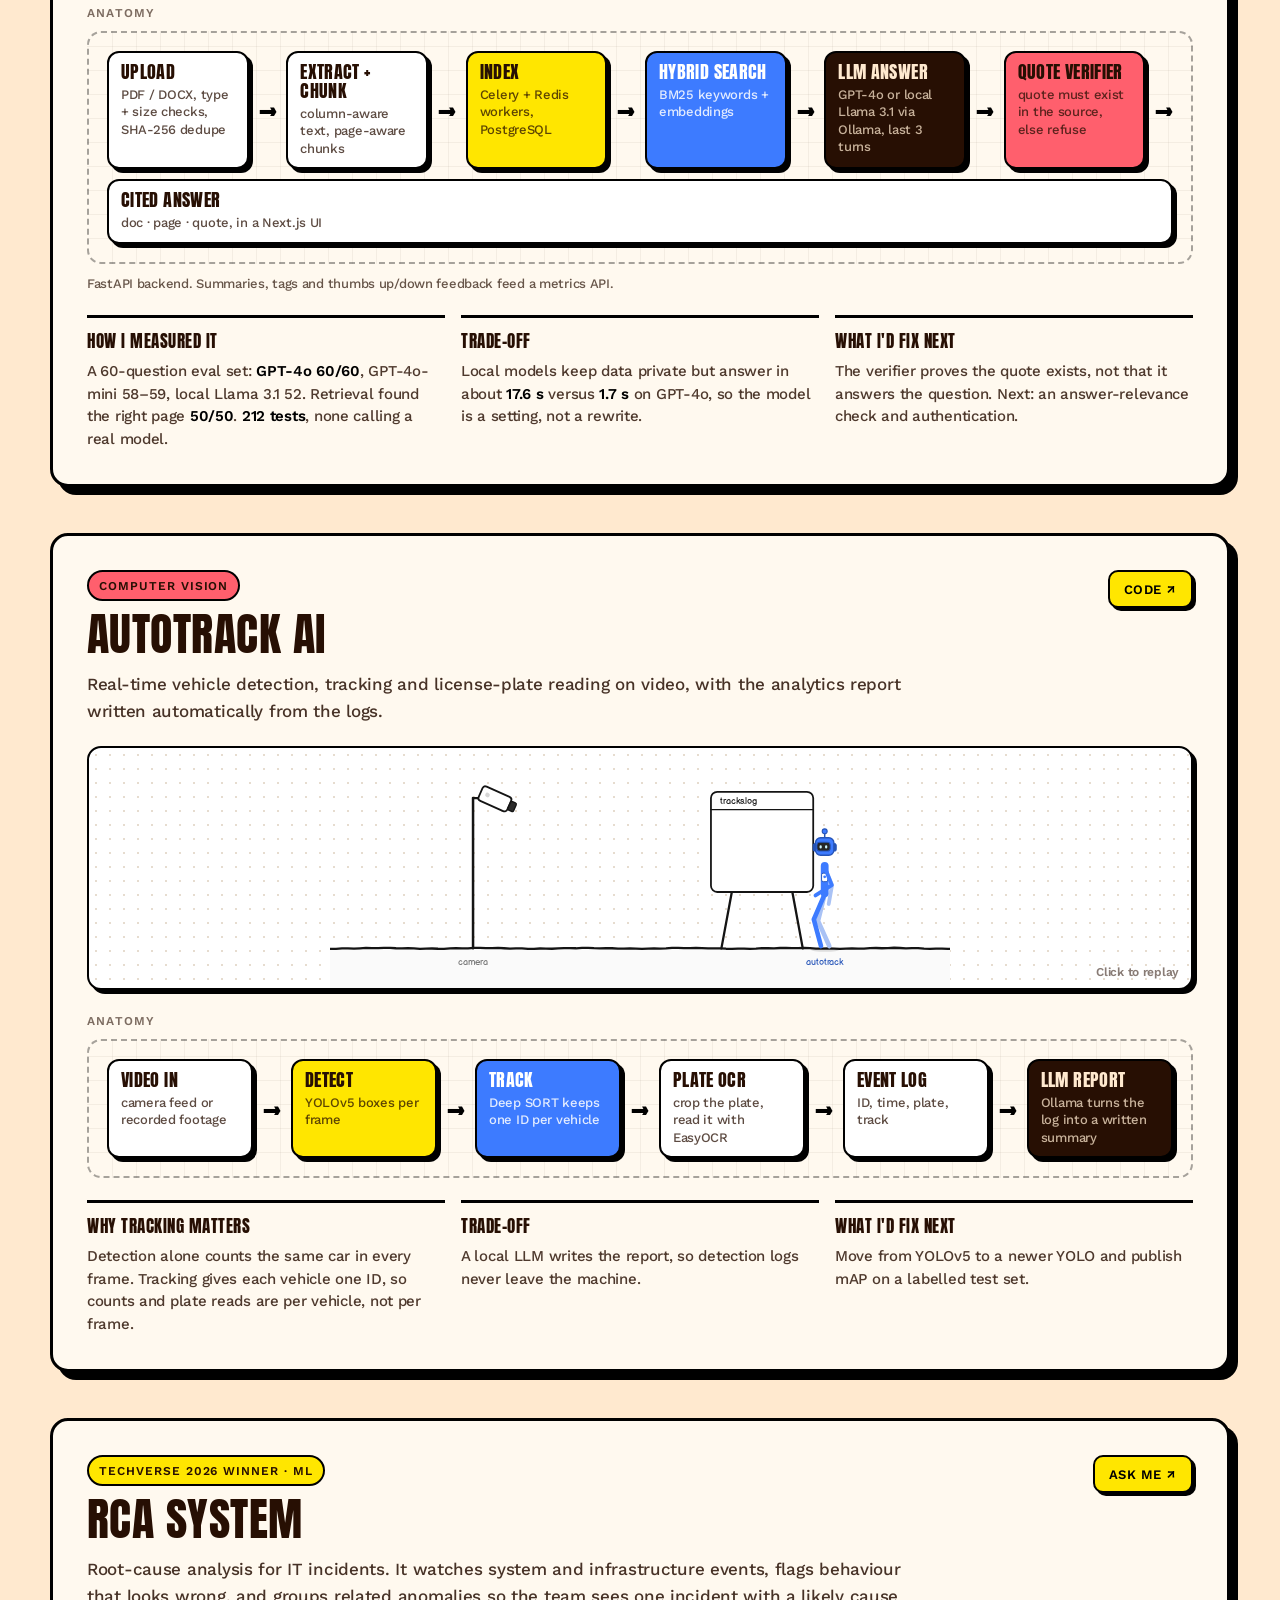
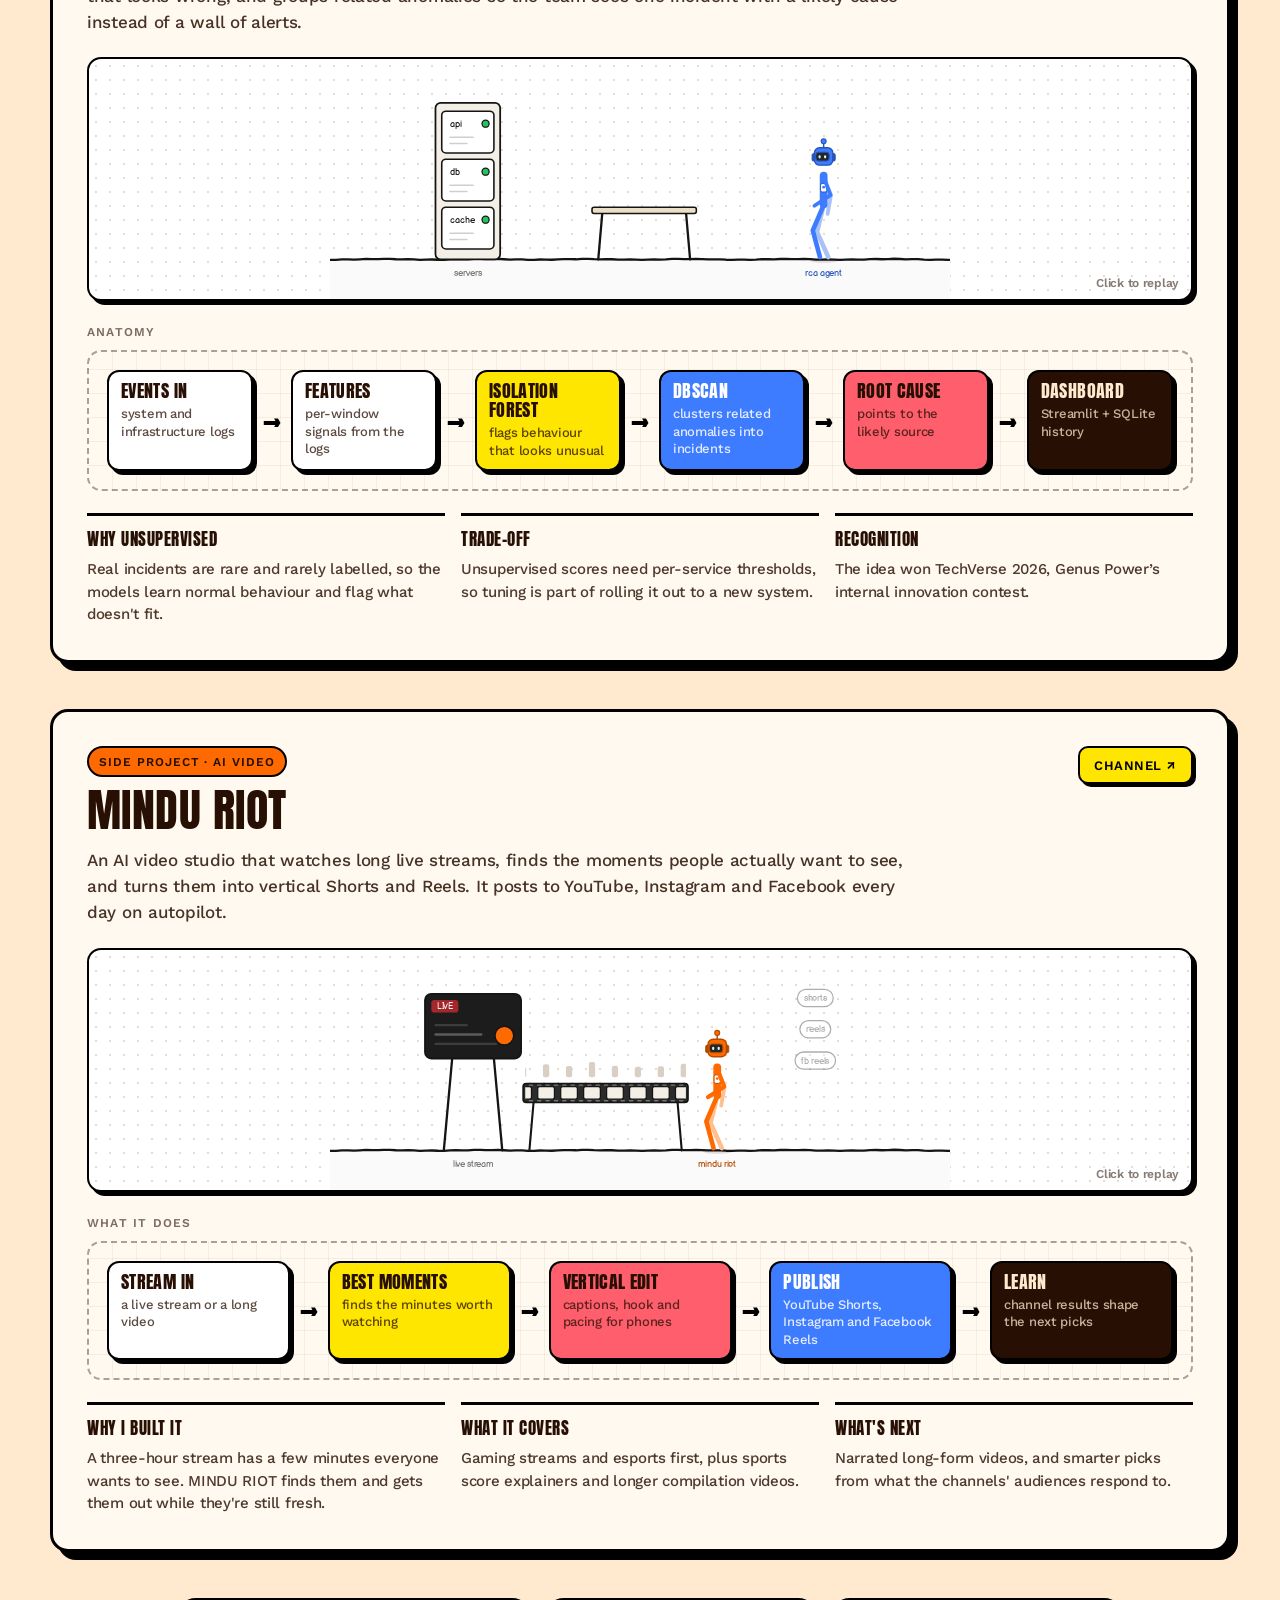
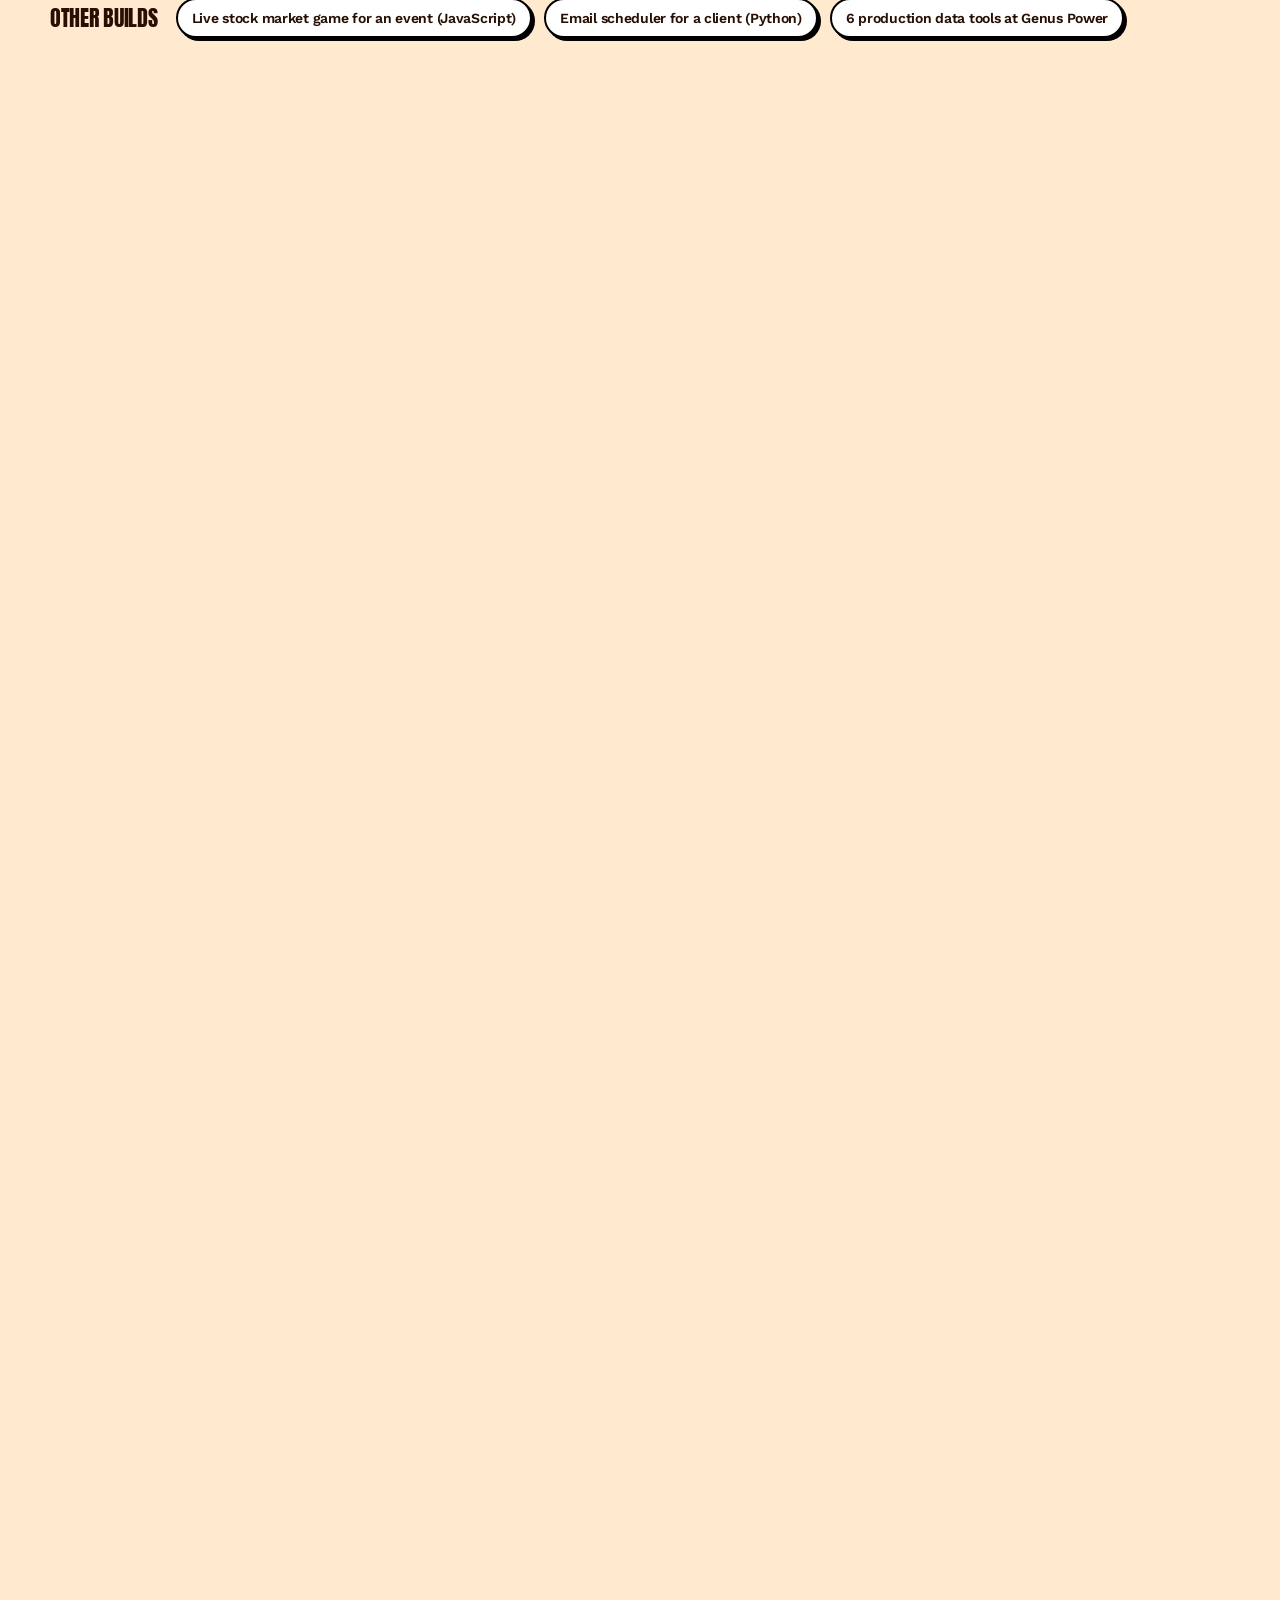
==== commit c611c621: "Point RCA buttons to contact Updated links and text for the RCA System section." ====
--- a/index.html
+++ b/index.html
@@ -2250,8 +2250,8 @@
               </div>
 
               <!-- Right side Blue Visit Site button from behind image -->
-              <a href="https://github.com/rajvyas72002/RCA-SYSTEM" target="_blank" rel="noopener noreferrer" class="flip-visit-btn" aria-label="RCA System: View Code">
-                <span>View Code</span>
+              <a href="#contact" class="flip-visit-btn" aria-label="RCA System: Ask Me">
+                <span>Ask Me</span>
                 <svg width="13" height="13" viewBox="0 0 24 24" fill="none" stroke="currentColor" stroke-width="2.5" stroke-linecap="round" stroke-linejoin="round"><line x1="7" y1="17" x2="17" y2="7"></line><polyline points="7 7 17 7 17 17"></polyline></svg>
               </a>
             </div>
@@ -2540,7 +2540,7 @@
         <article class="cs" aria-labelledby="cs-rca">
           <div class="cs-top">
             <div><span class="kick" style="background:#ffe600">TechVerse 2026 winner · ML</span><h3 id="cs-rca">RCA System</h3></div>
-            <div class="links"><a href="https://github.com/rajvyas72002/RCA-SYSTEM" target="_blank" rel="noopener noreferrer">Code &#8599;</a></div>
+            <div class="links"><a href="#contact">Ask me &#8599;</a></div>
           </div>
           <p class="lede">Root-cause analysis for IT incidents. It watches system and infrastructure events, flags behaviour that looks wrong, and groups related anomalies so the team sees one incident with a likely cause instead of a wall of alerts.</p>
           <div class="cs-scene">
@@ -4634,7 +4634,7 @@
                     copyContent = `RAJ VYAS // PROJECTS
 1. Vault Document System (FastAPI, LangChain, PostgreSQL, Celery, GPT-4o) github.com/rajvyas72002/vault-document-system
 2. AutoTrack AI (YOLOv5, Deep SORT, EasyOCR, Ollama) github.com/rajvyas72002/Autotrack-AI
-3. RCA System (Isolation Forest, DBSCAN, Streamlit) github.com/rajvyas72002/RCA-SYSTEM
+3. RCA System (Isolation Forest, DBSCAN, Streamlit), TechVerse 2026 winner
 Contact: rajvyas72002@gmail.com`;
                   } else {
                     copyContent = "Raj Vyas — AI Engineer (Computer Vision, LLMs, Python) (rajvyas72002@gmail.com)";
@@ -5327,4 +5327,4 @@
 
 </body>
 
-</html>+</html>
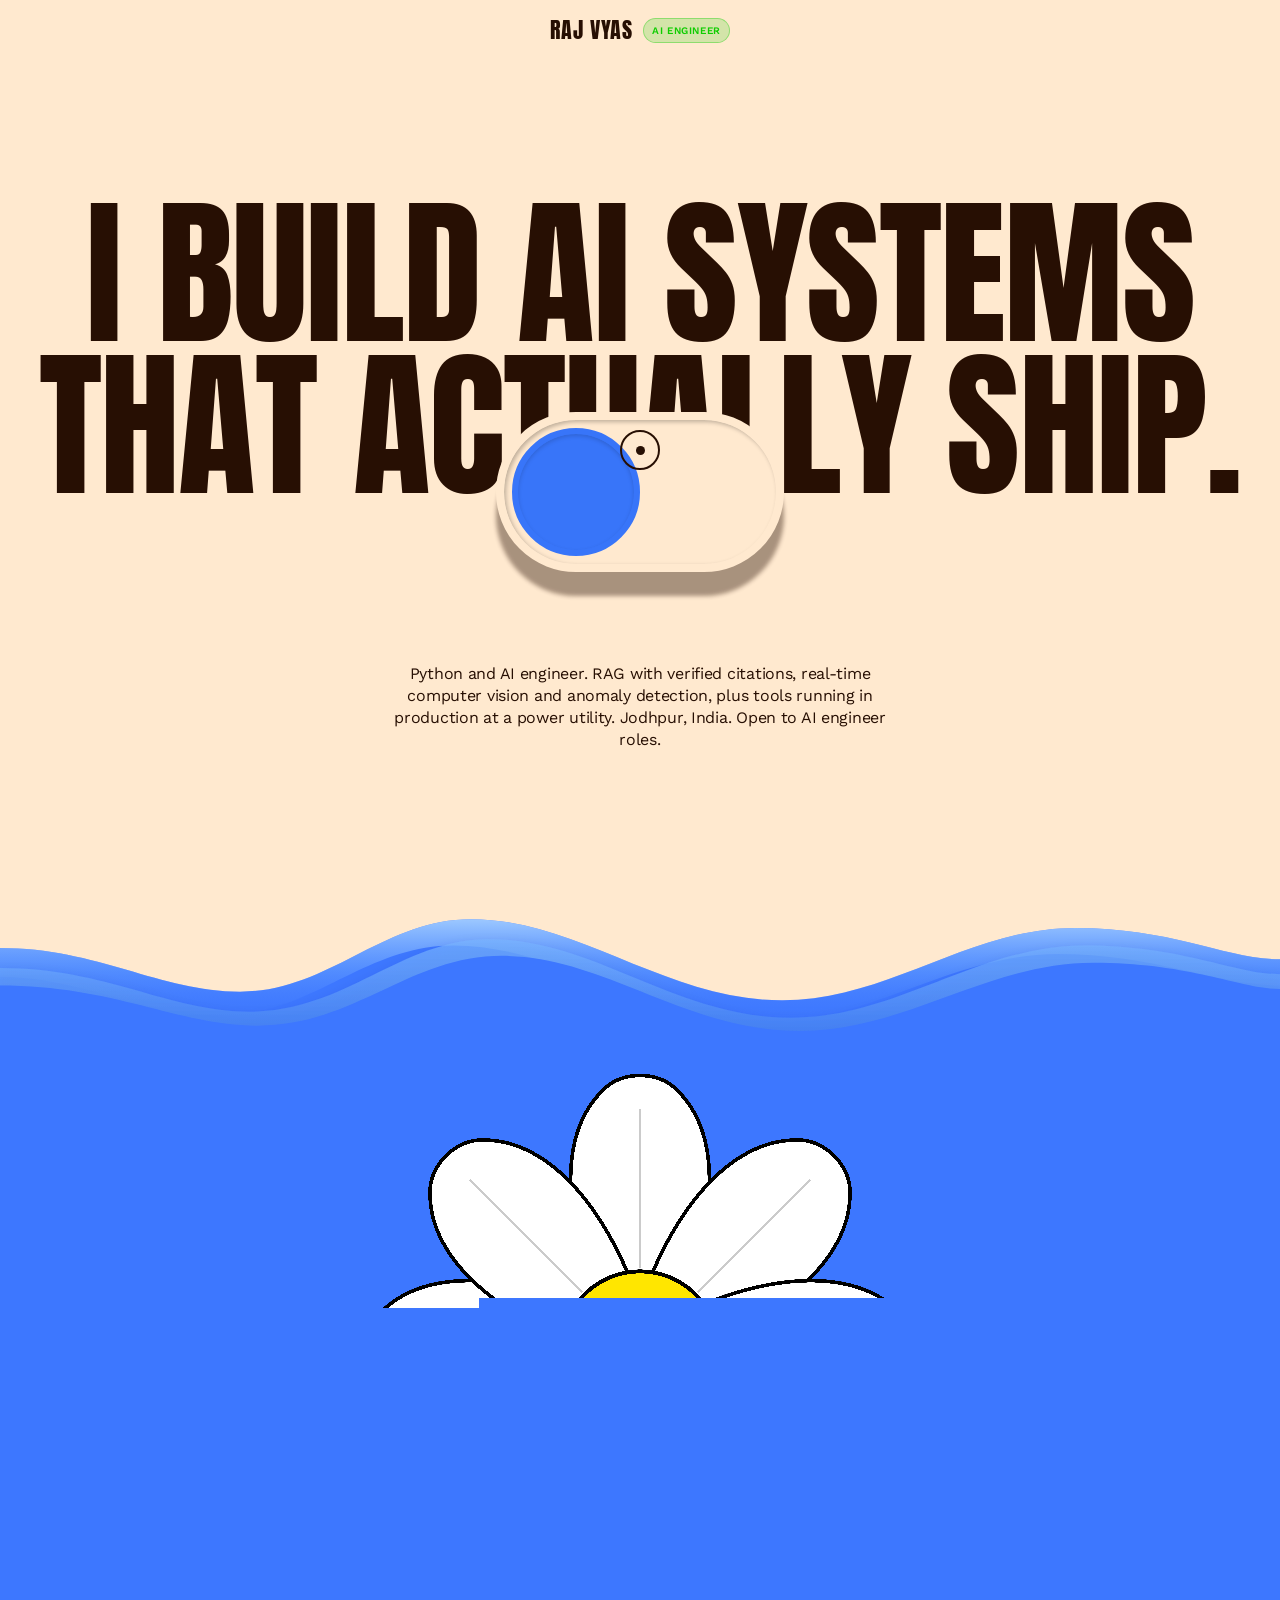
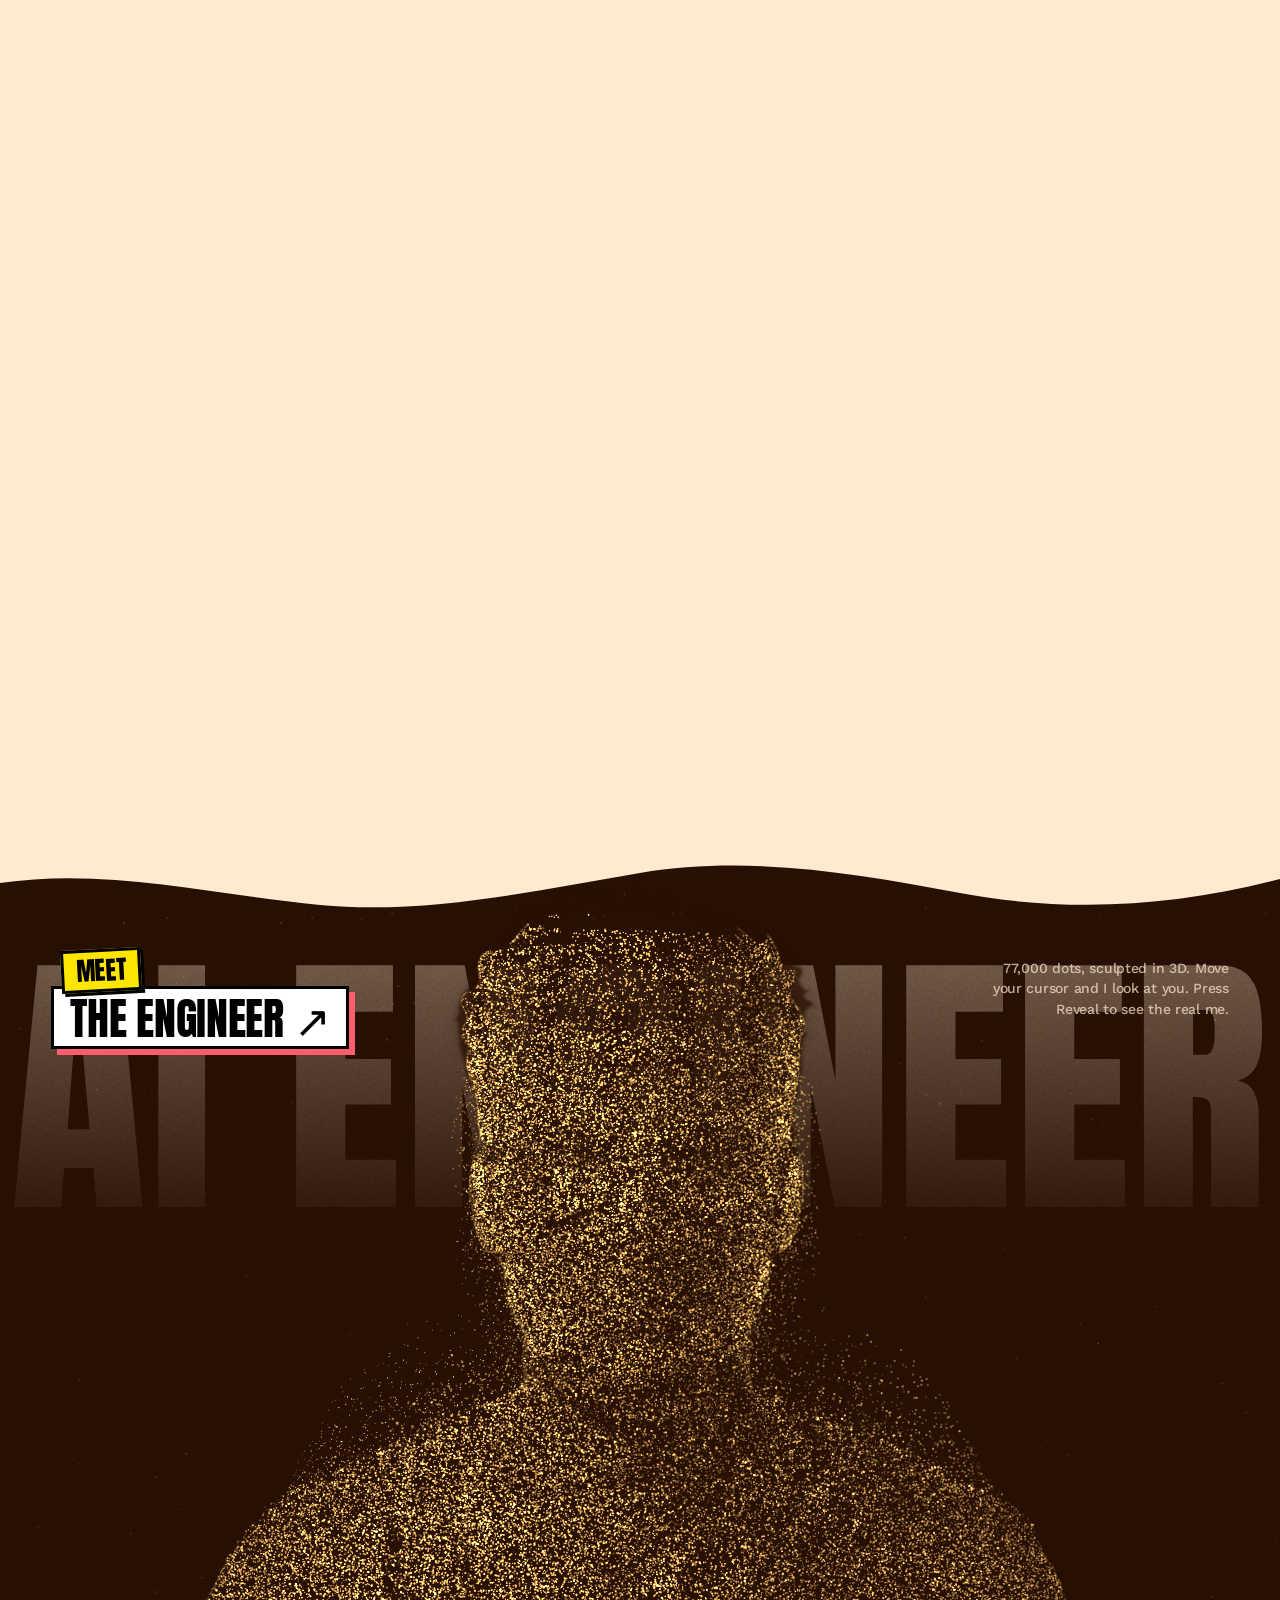
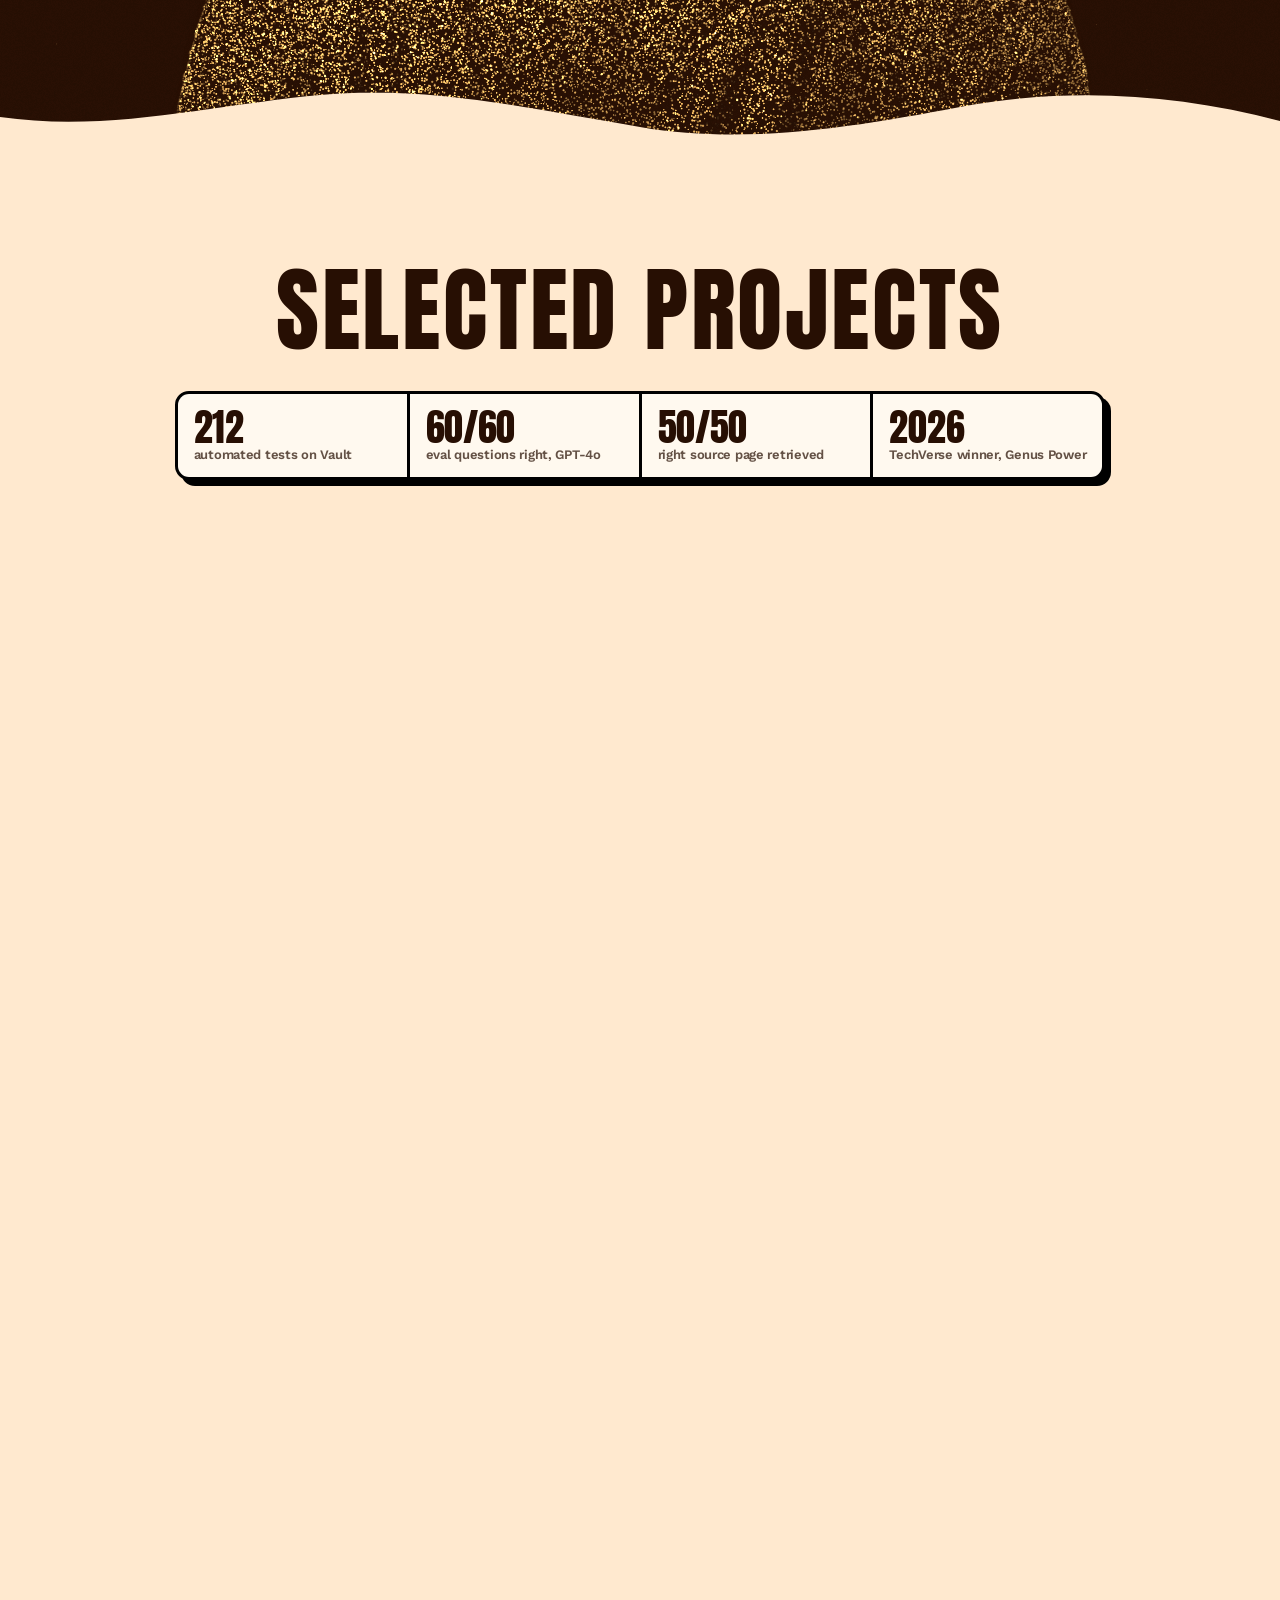
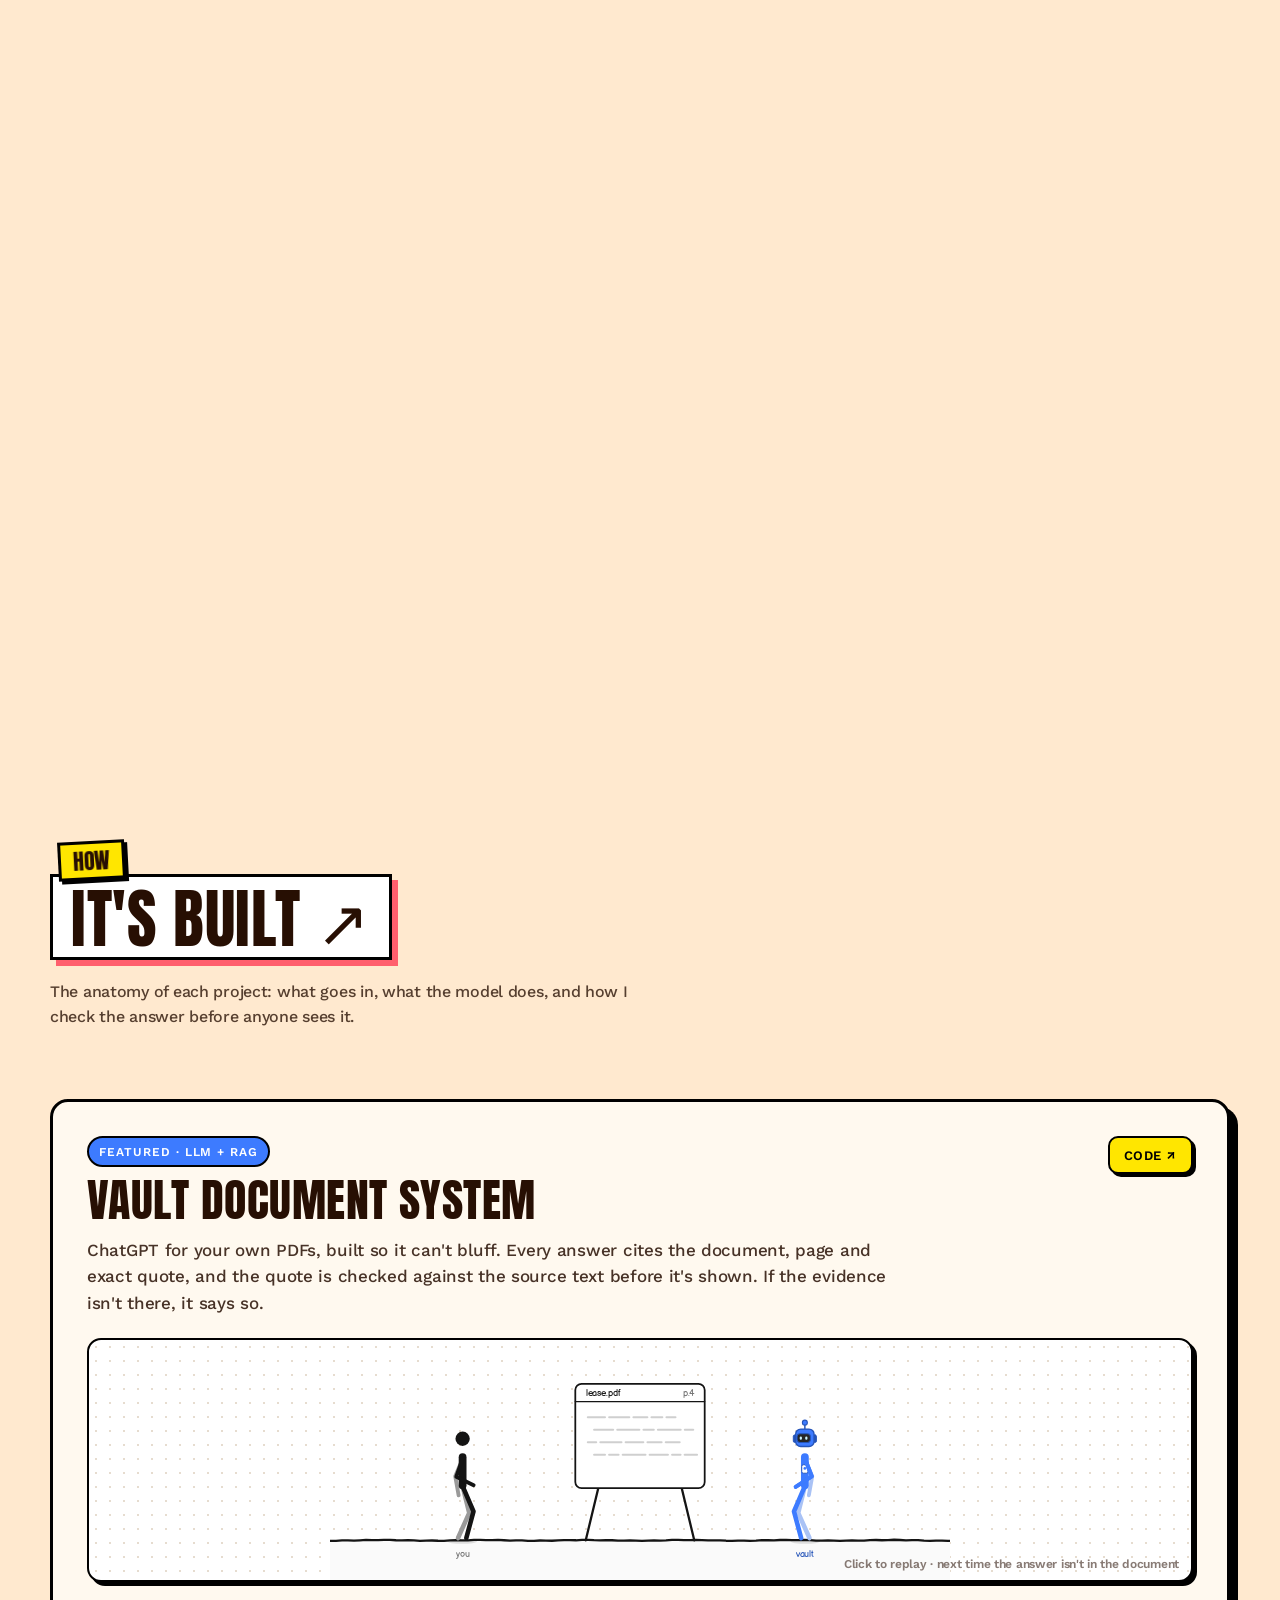
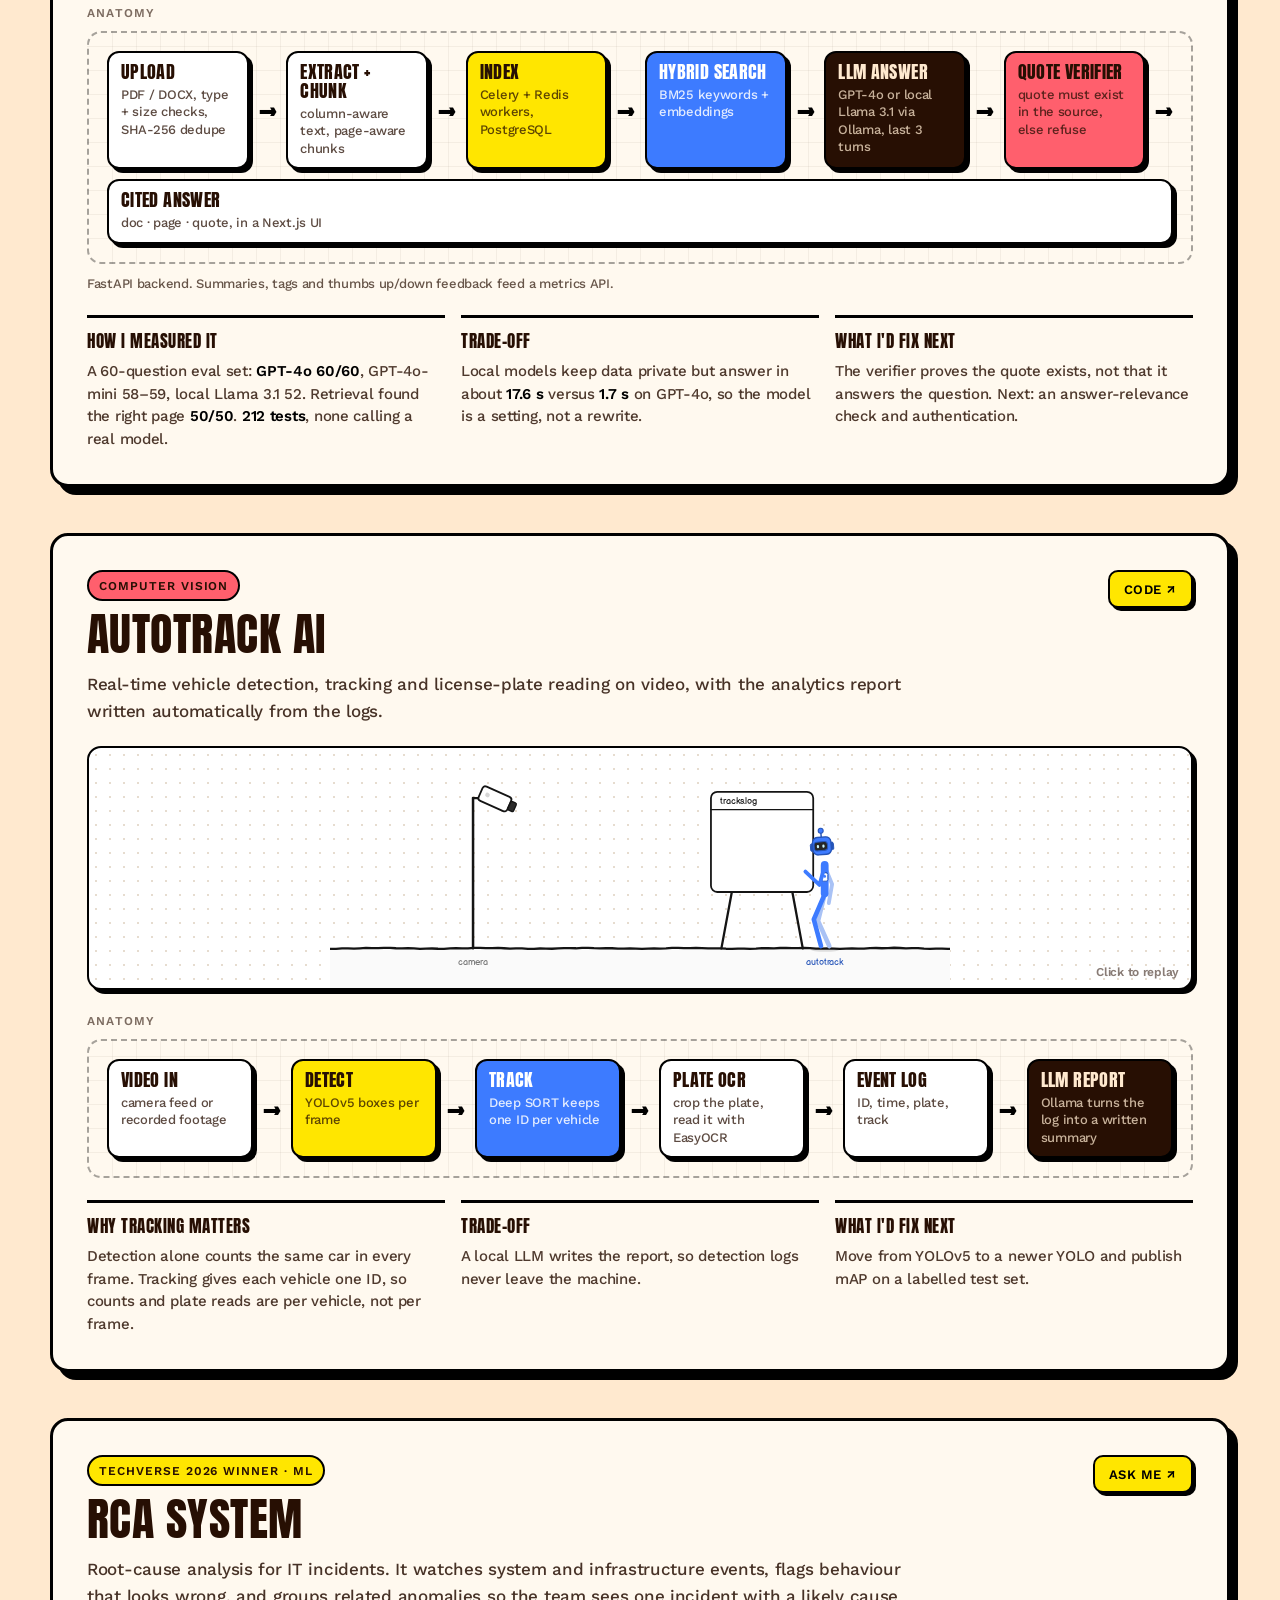
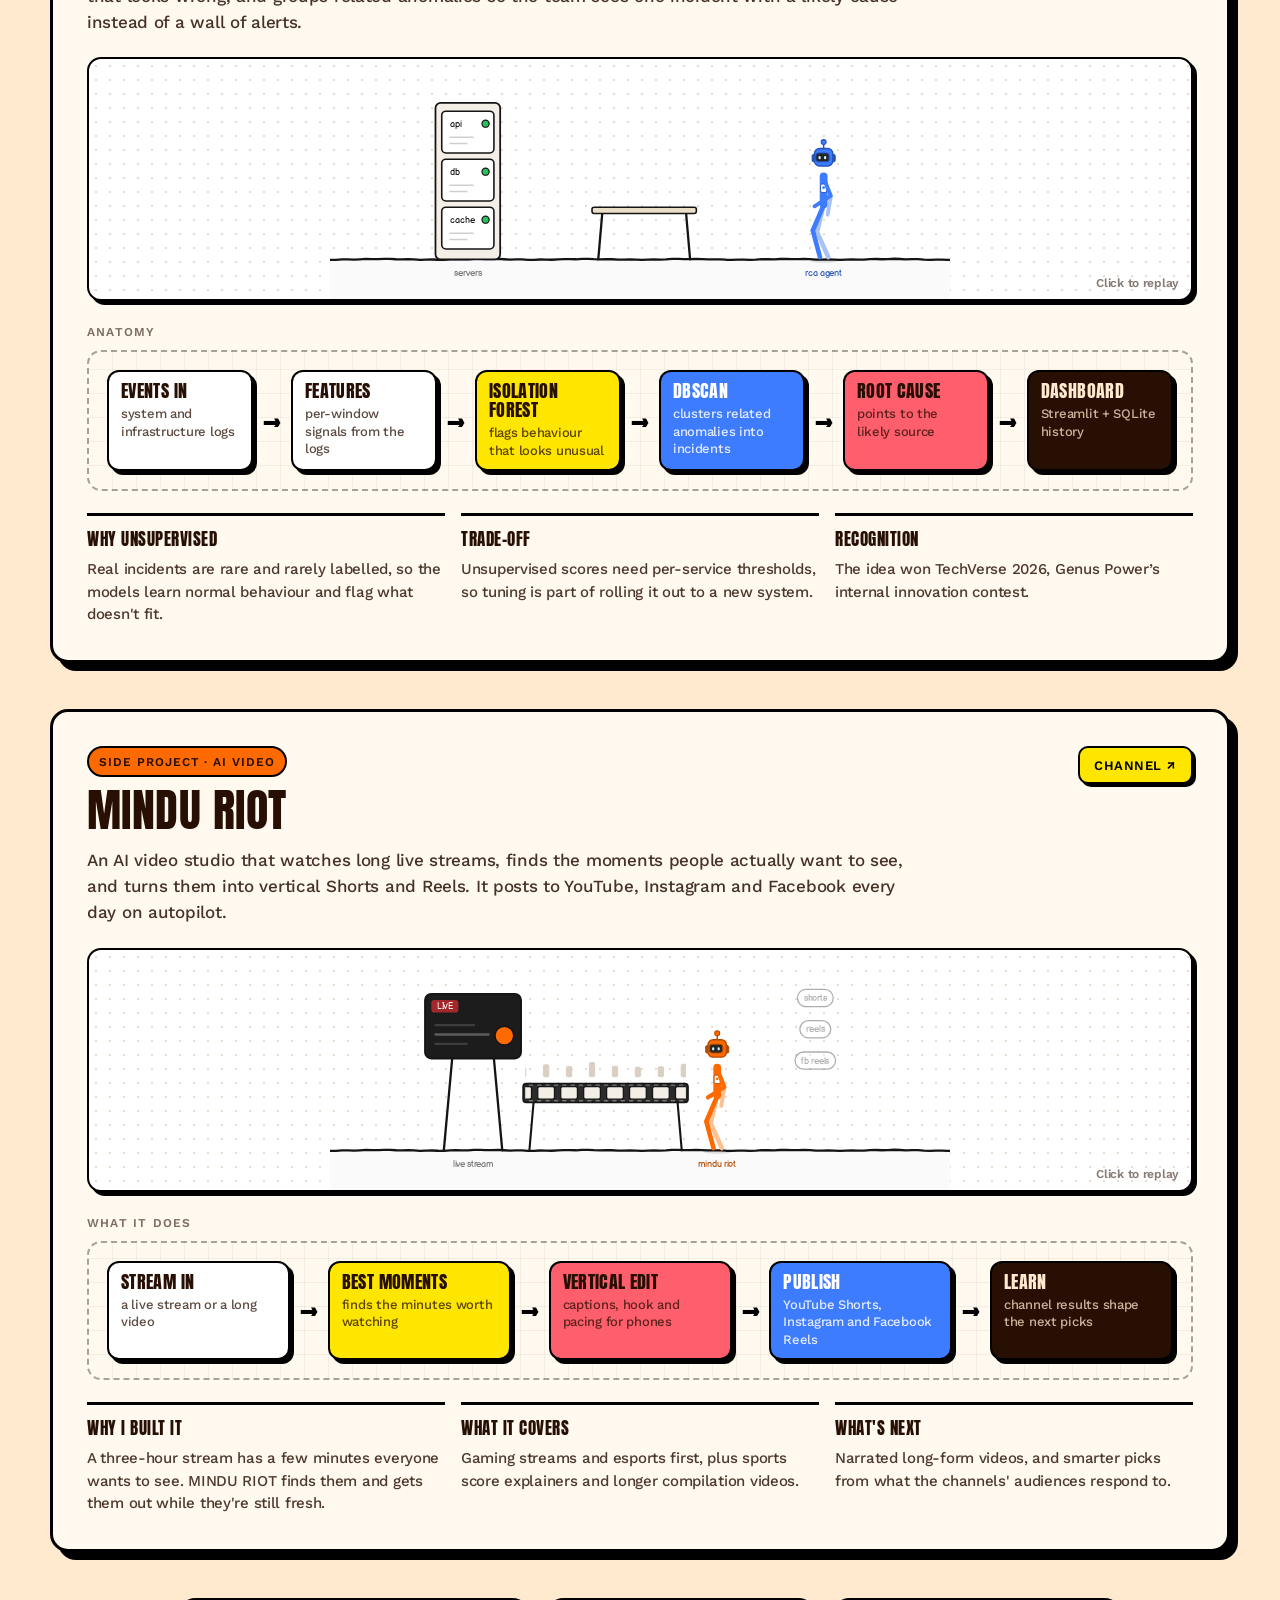
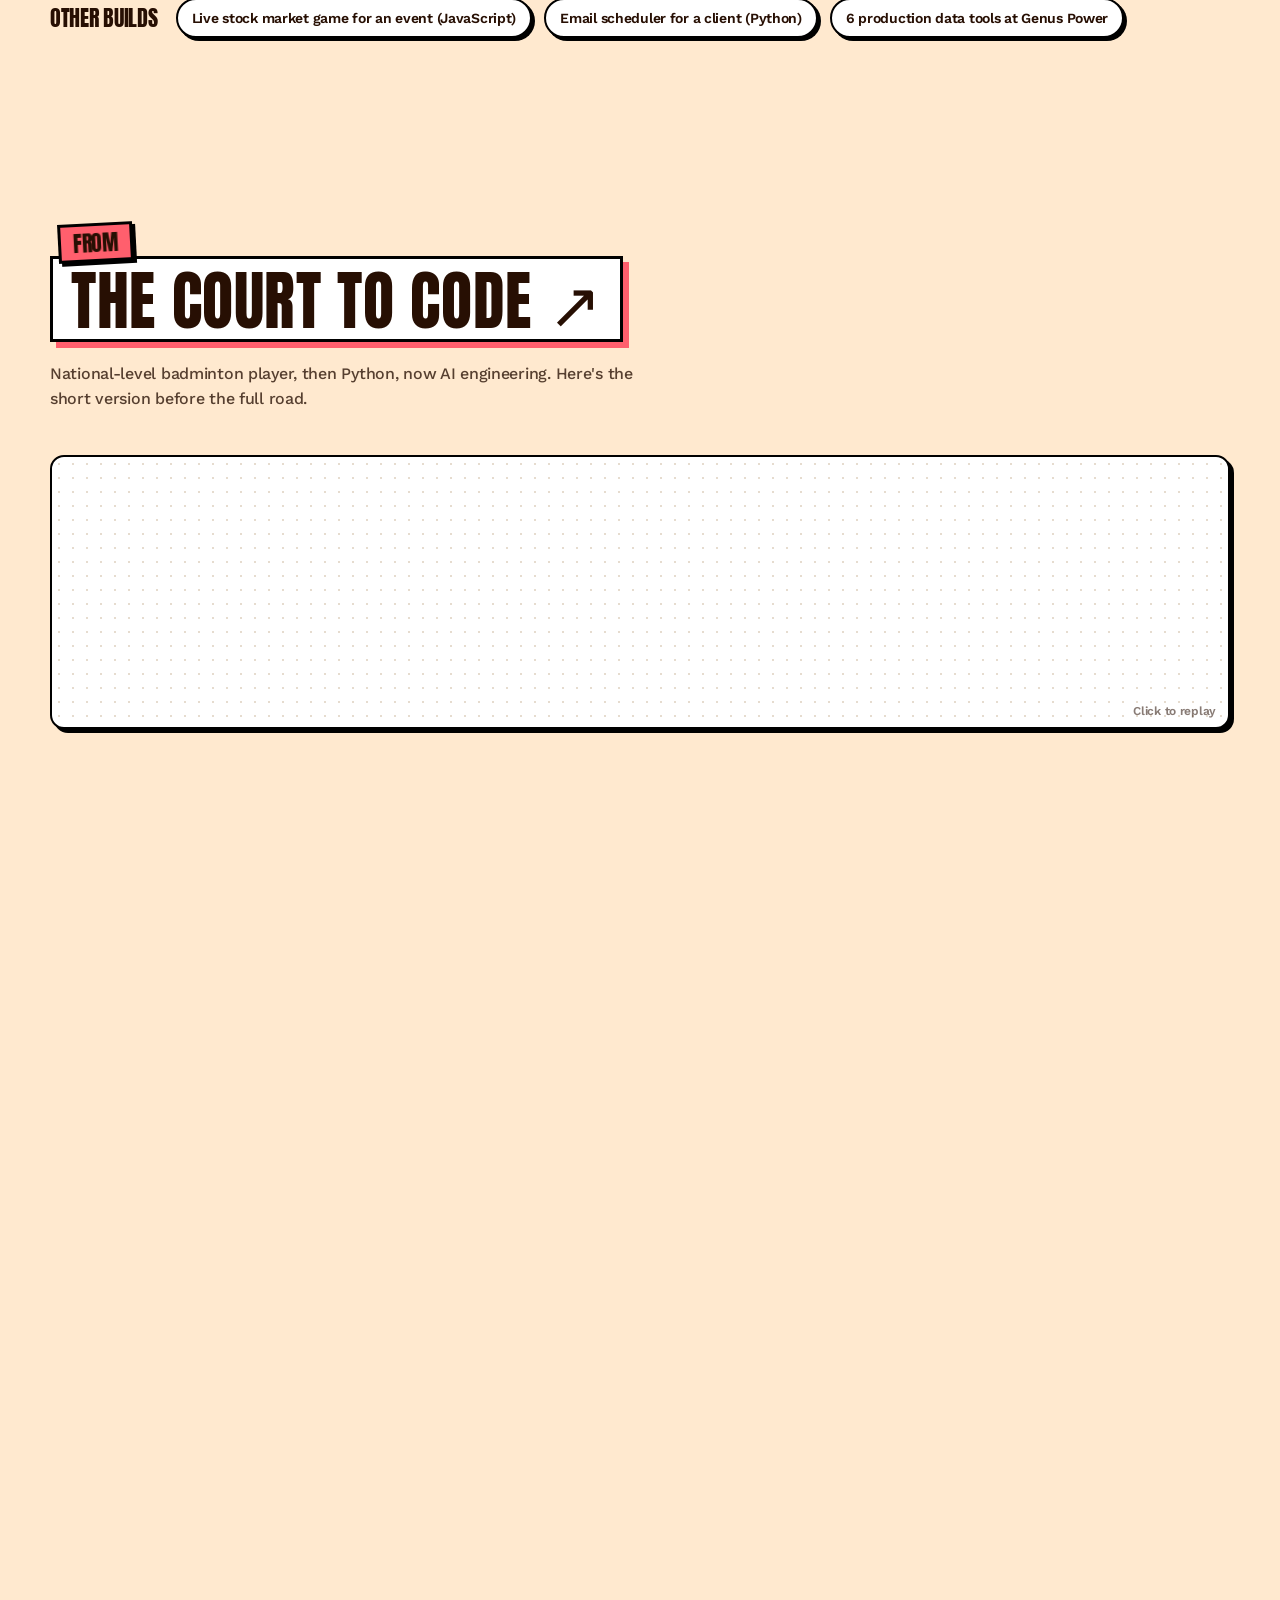
==== commit a34bd9b9: "Add journey stick scene" ====
--- a/index.html
+++ b/index.html
@@ -2599,6 +2599,22 @@
     <script src="./scenes/mindu-riot.js" defer></script>
     <script>document.fonts && document.fonts.load("10px 'Balsamiq Sans'");</script>
 
+    <!-- JOURNEY INTRO: stick scene -->
+    <section id="journey-intro" class="cs-sec" style="padding-top:clamp(40px,6vw,70px);padding-bottom:clamp(50px,7vw,90px)" aria-labelledby="jr-h">
+      <div class="cs-wrap">
+        <div class="cs-head" style="margin-bottom:clamp(22px,3vw,34px)">
+          <span class="tag" style="background:#ff5f6d">FROM</span>
+          <h2 id="jr-h">The court to code &#8599;</h2>
+          <p>National-level badminton player, then Python, now AI engineering. Here's the short version before the full road.</p>
+        </div>
+        <div class="cs-scene" style="margin:0">
+          <stick-scene scene="journey" play="view" no-font style="height:270px;max-width:720px" label="A badminton player smashes a shuttle; it lands on a laptop as code, he walks over and types, and a robot standing for AI walks in to meet him while a timeline moves from 2021 badminton to 2024 Python to 2026 AI engineer."></stick-scene>
+          <span class="hint">Click to replay</span>
+        </div>
+      </div>
+    </section>
+    <script src="./scenes/journey.js" defer></script>
+
     <section id="scrolltrigger" data-animate="videogrow" class="sec scrolltrigger-sec">
       <div class="sticky-w">
         <div class="comp video">
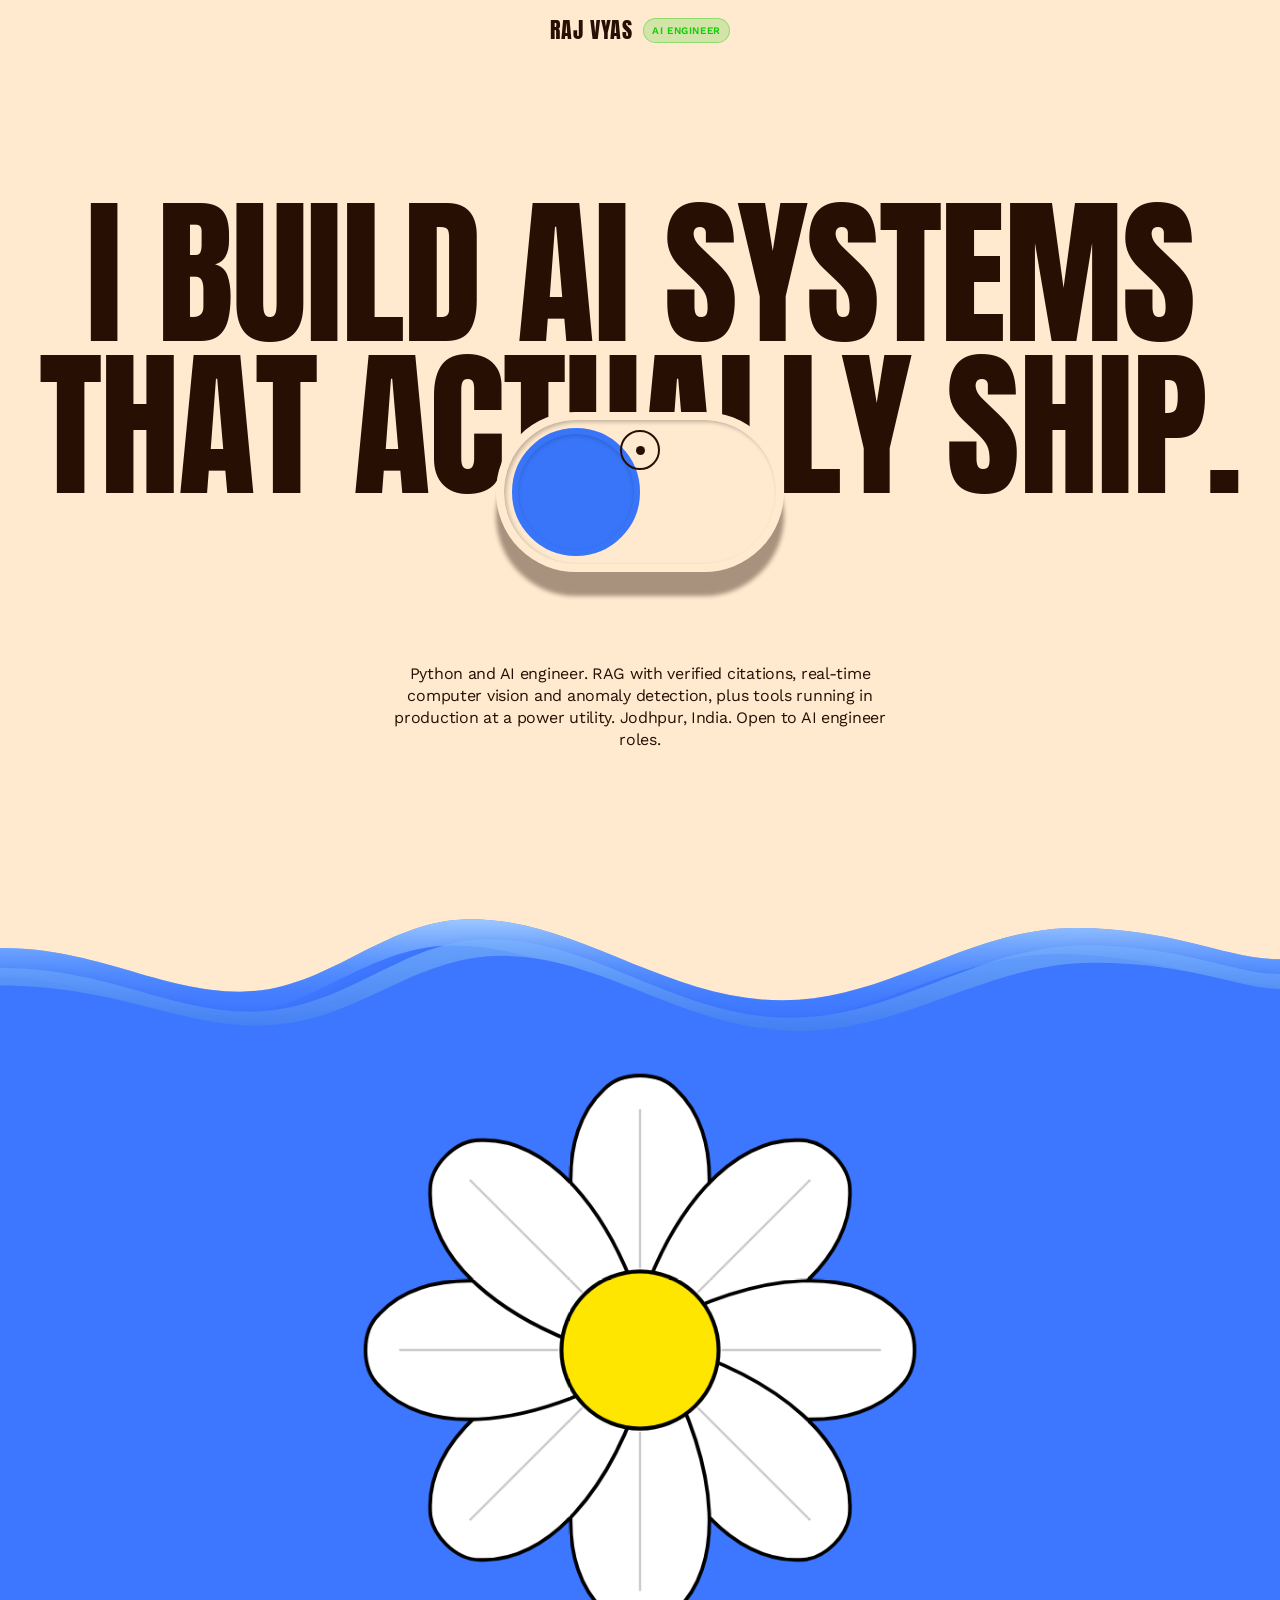
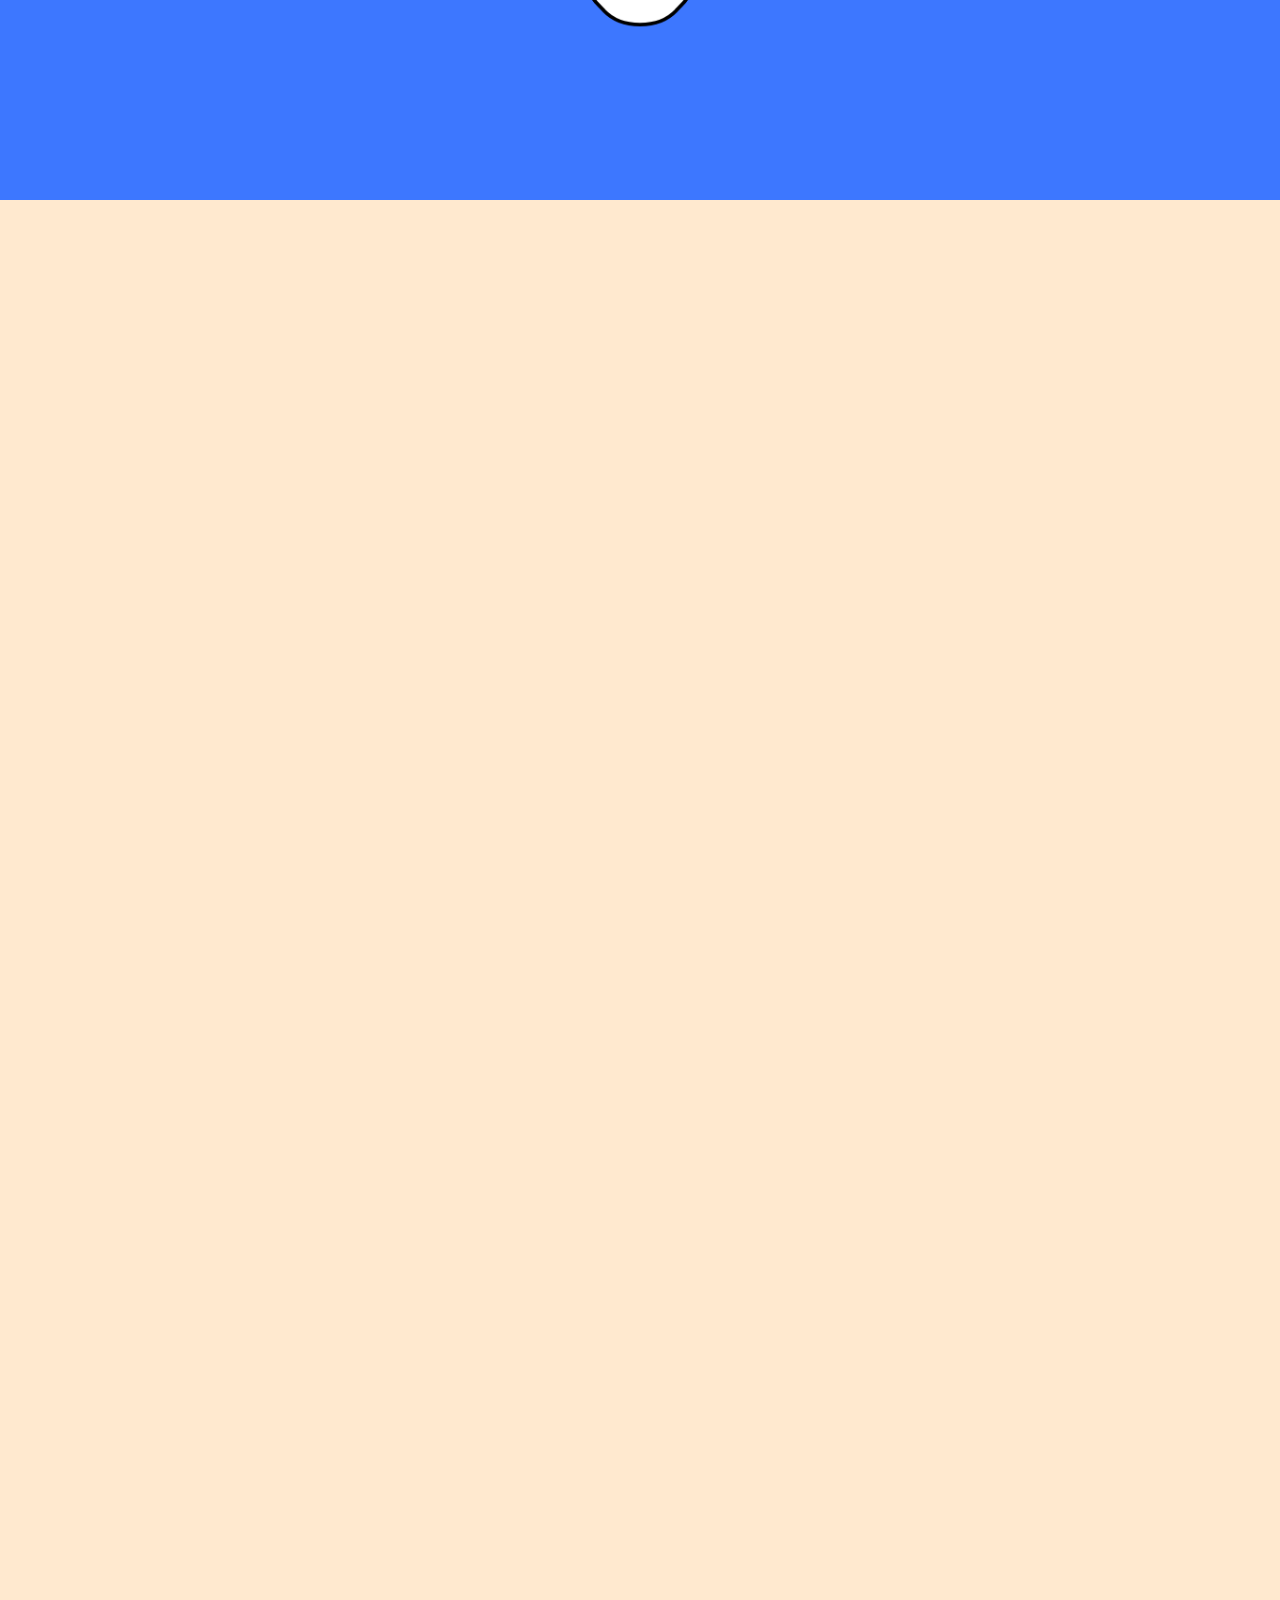
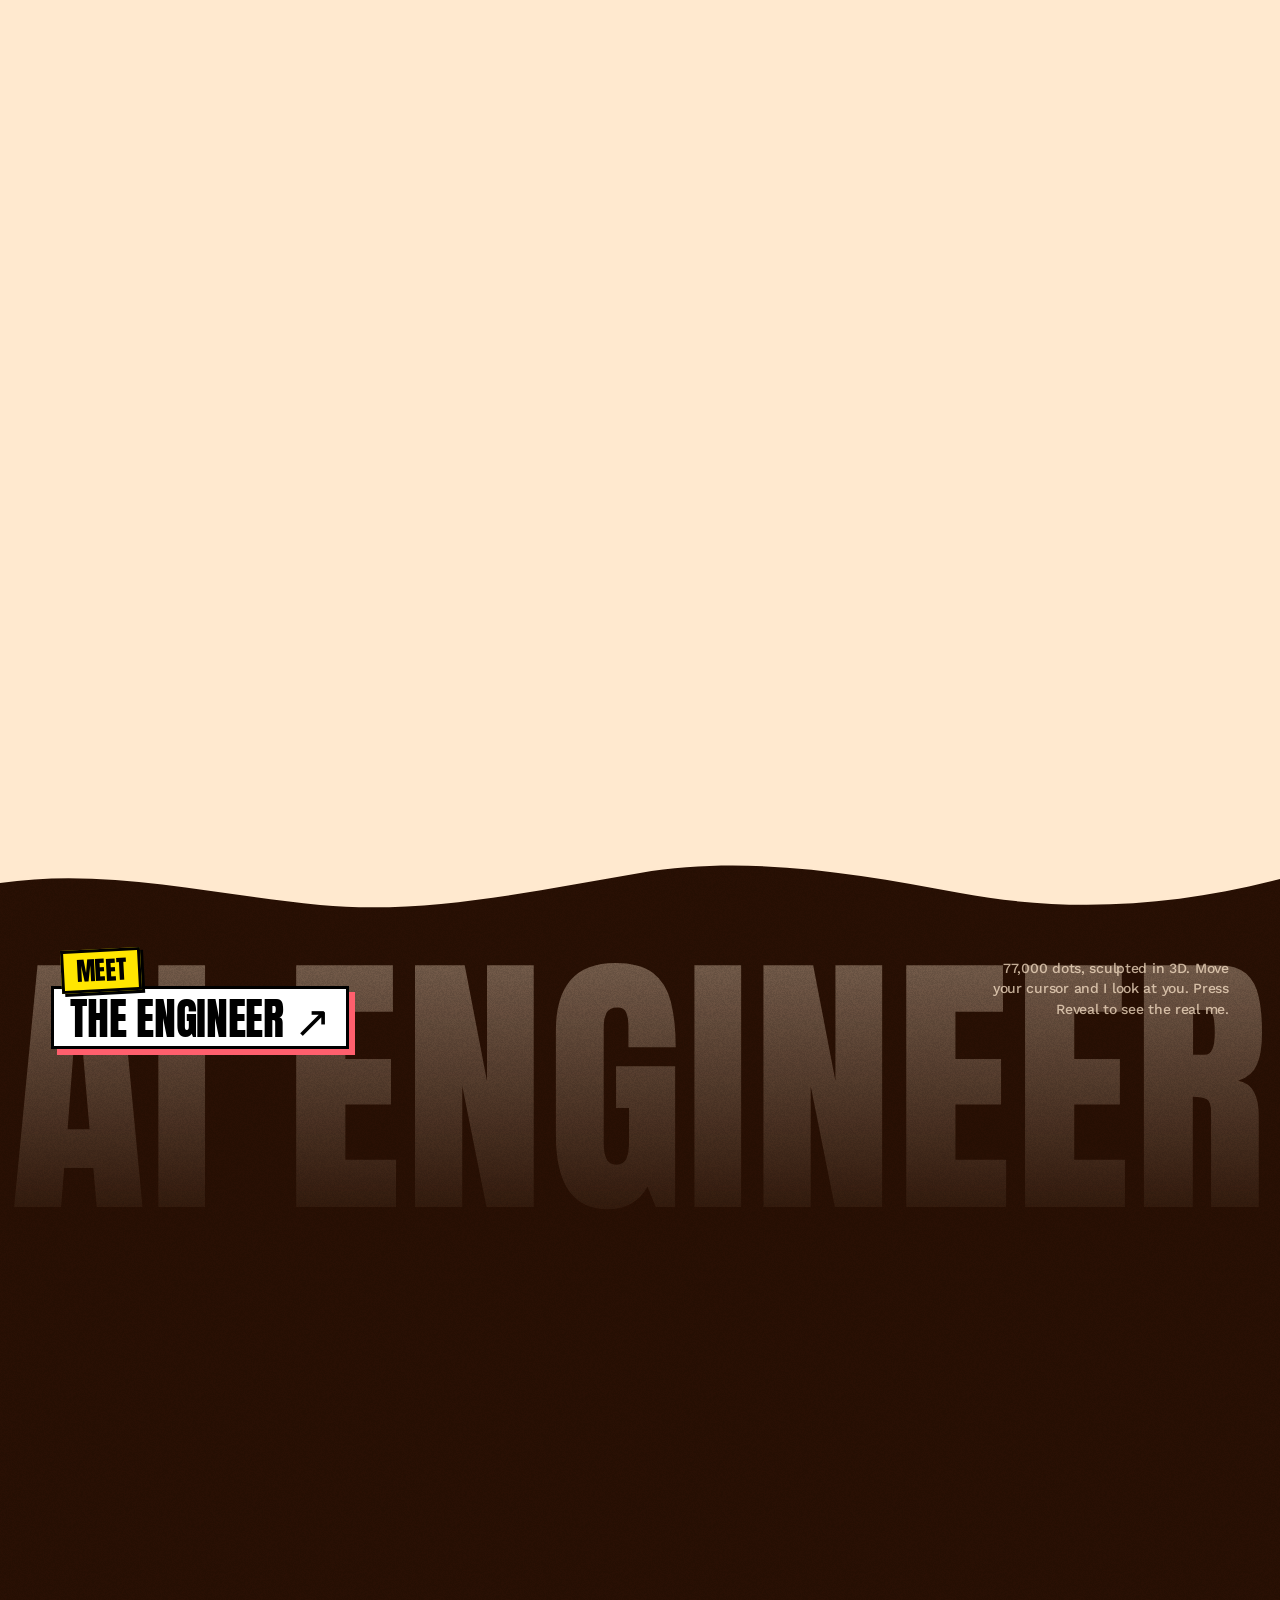
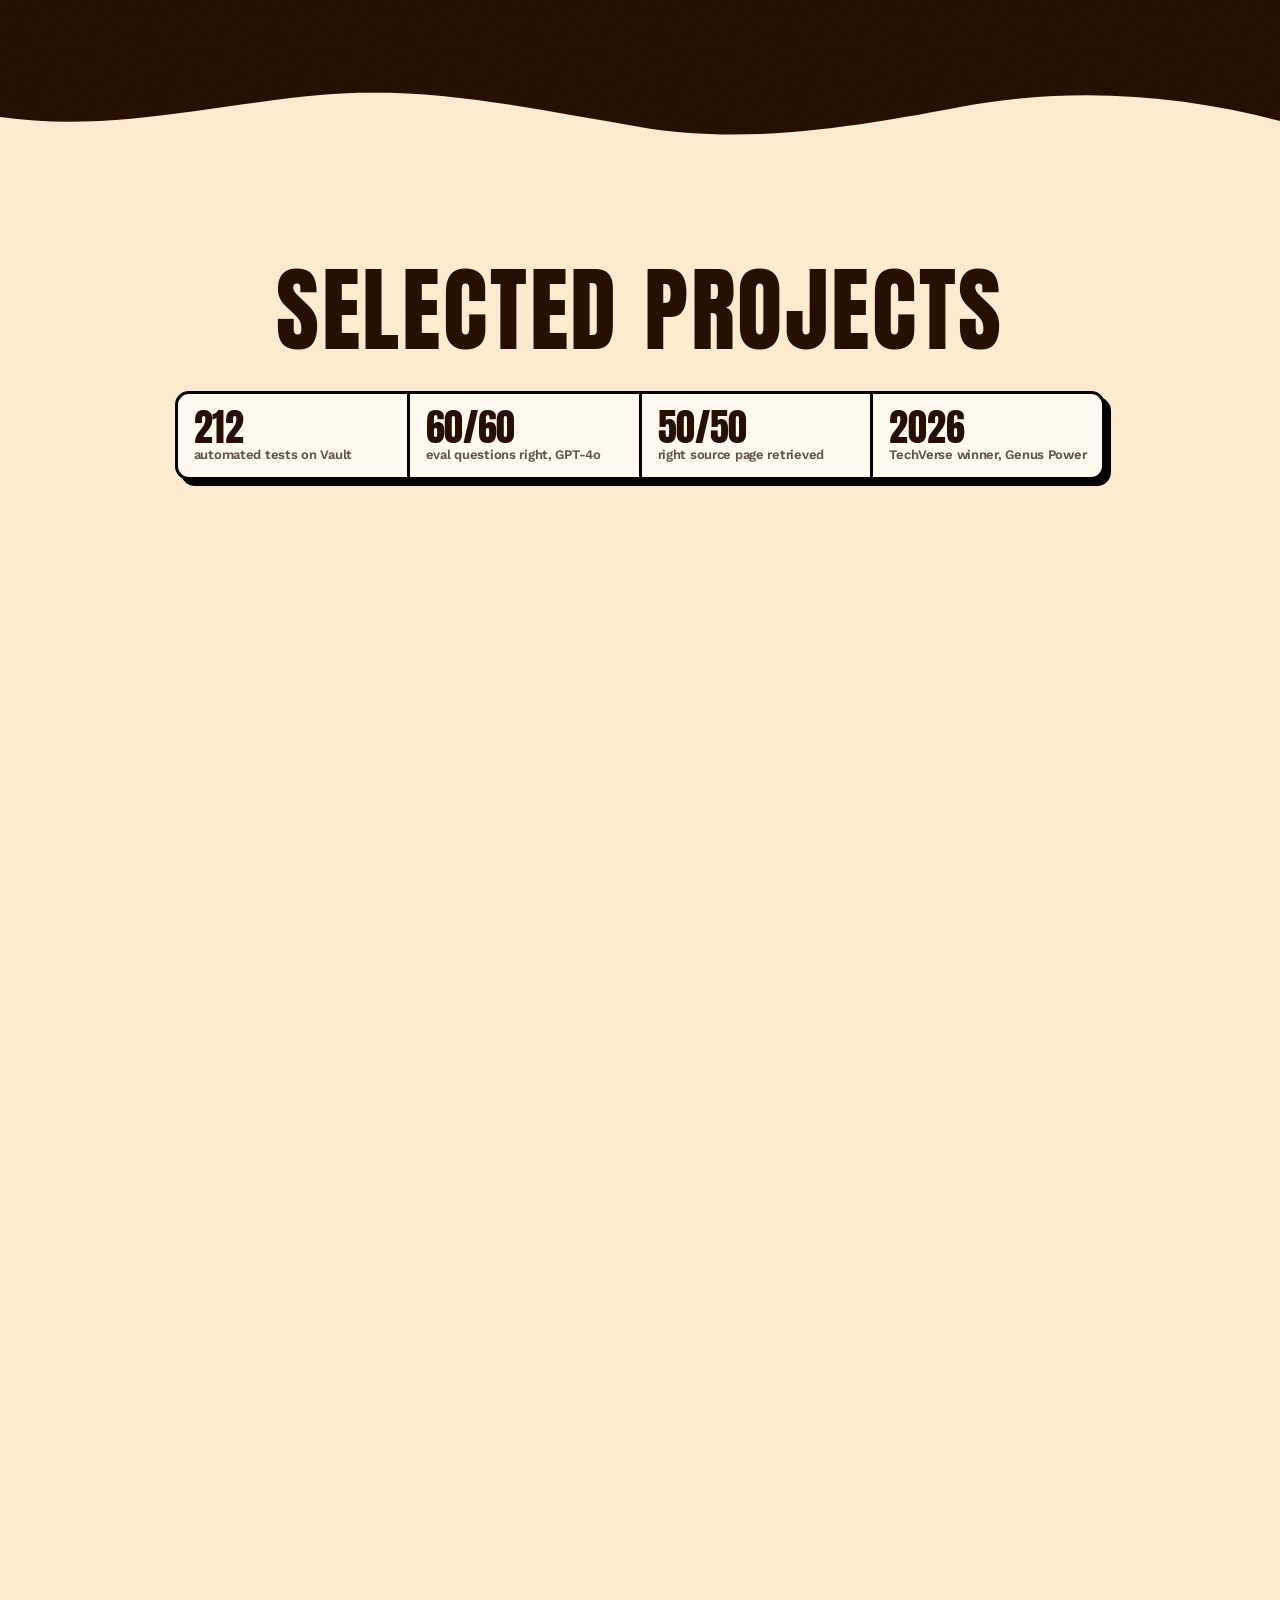
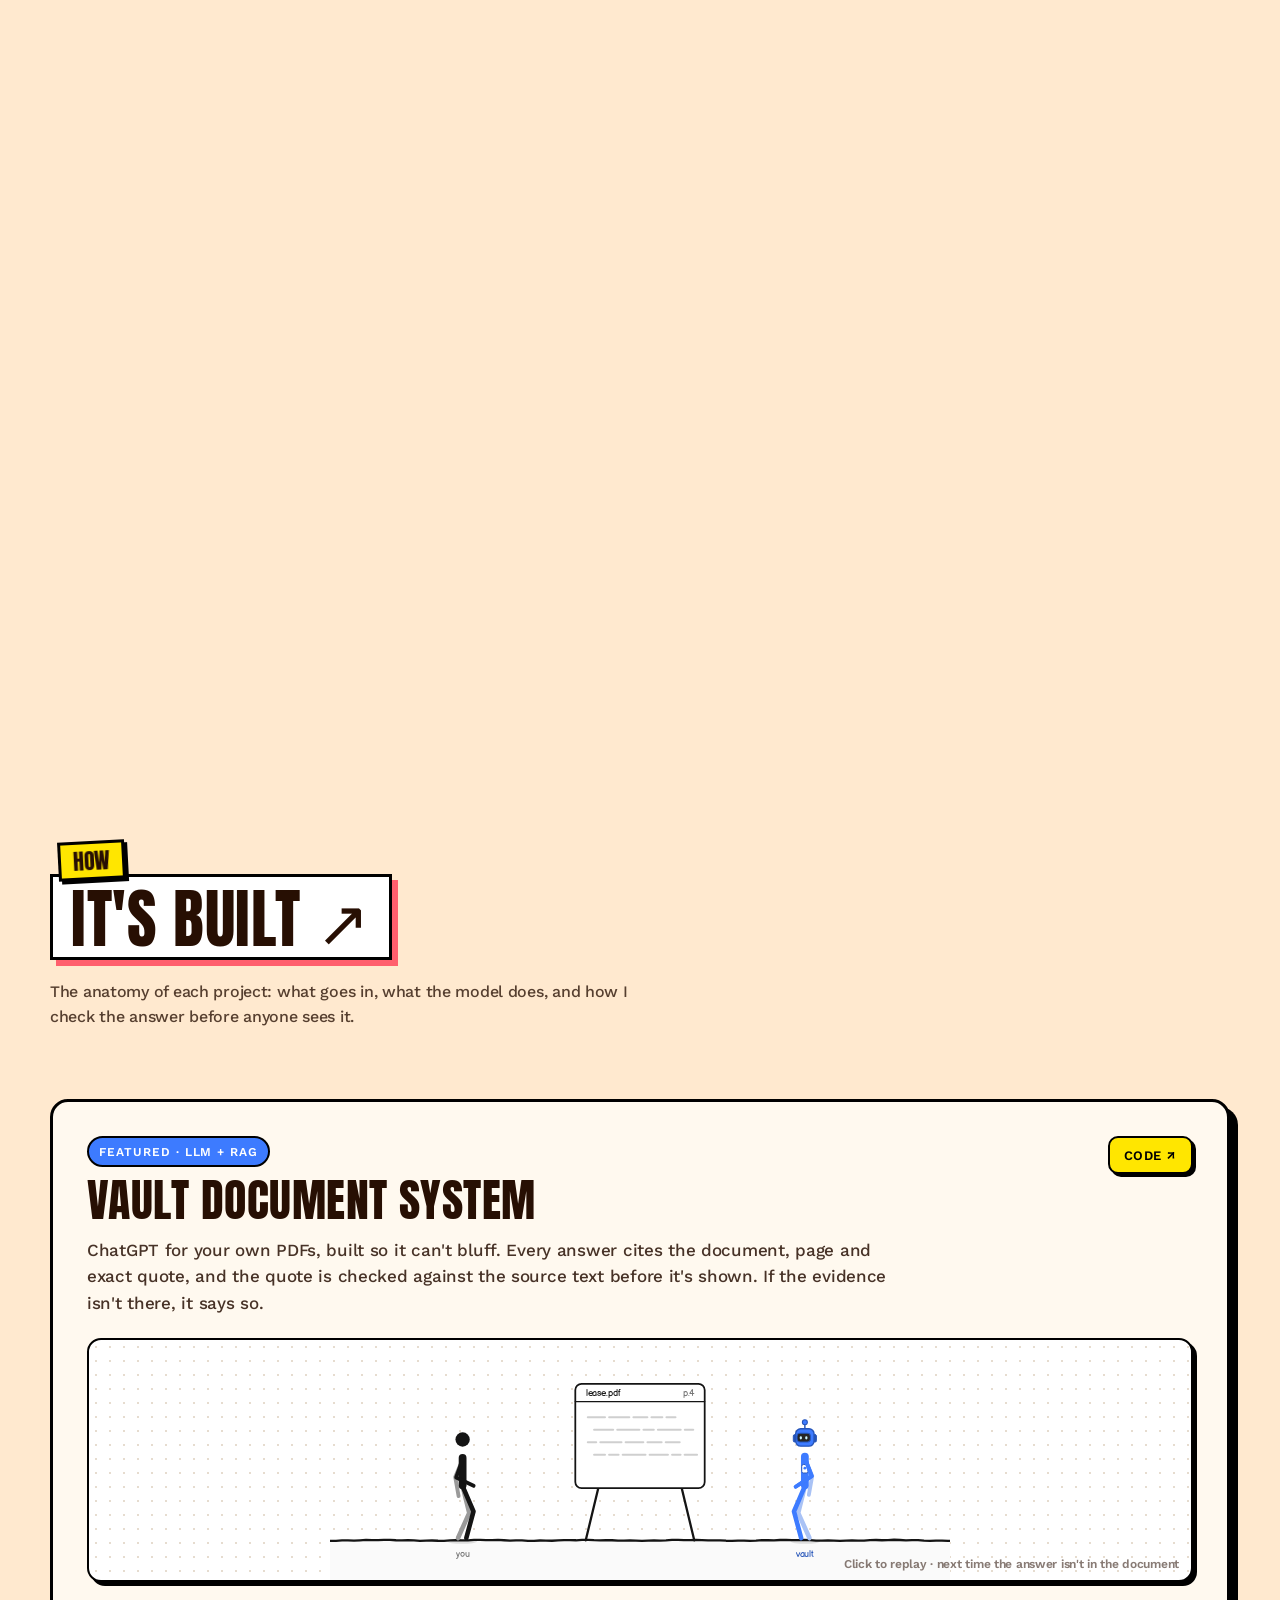
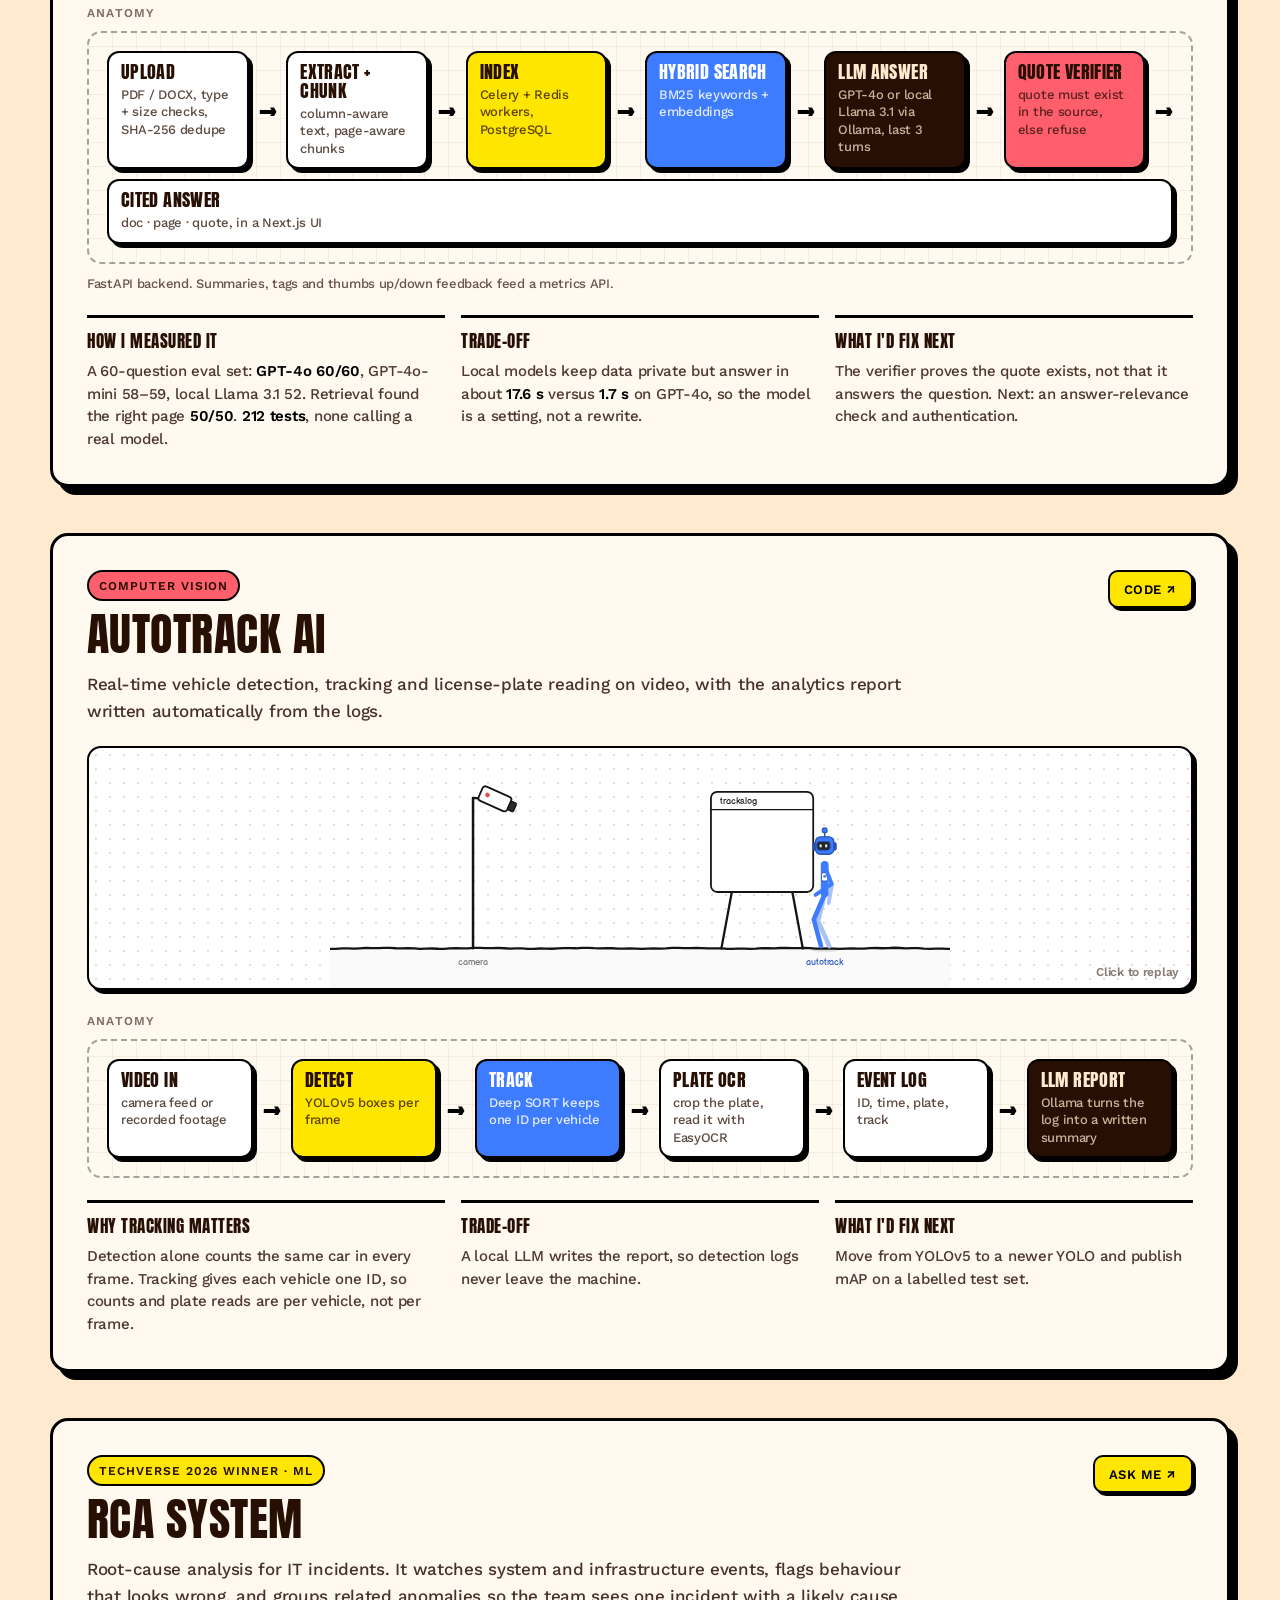
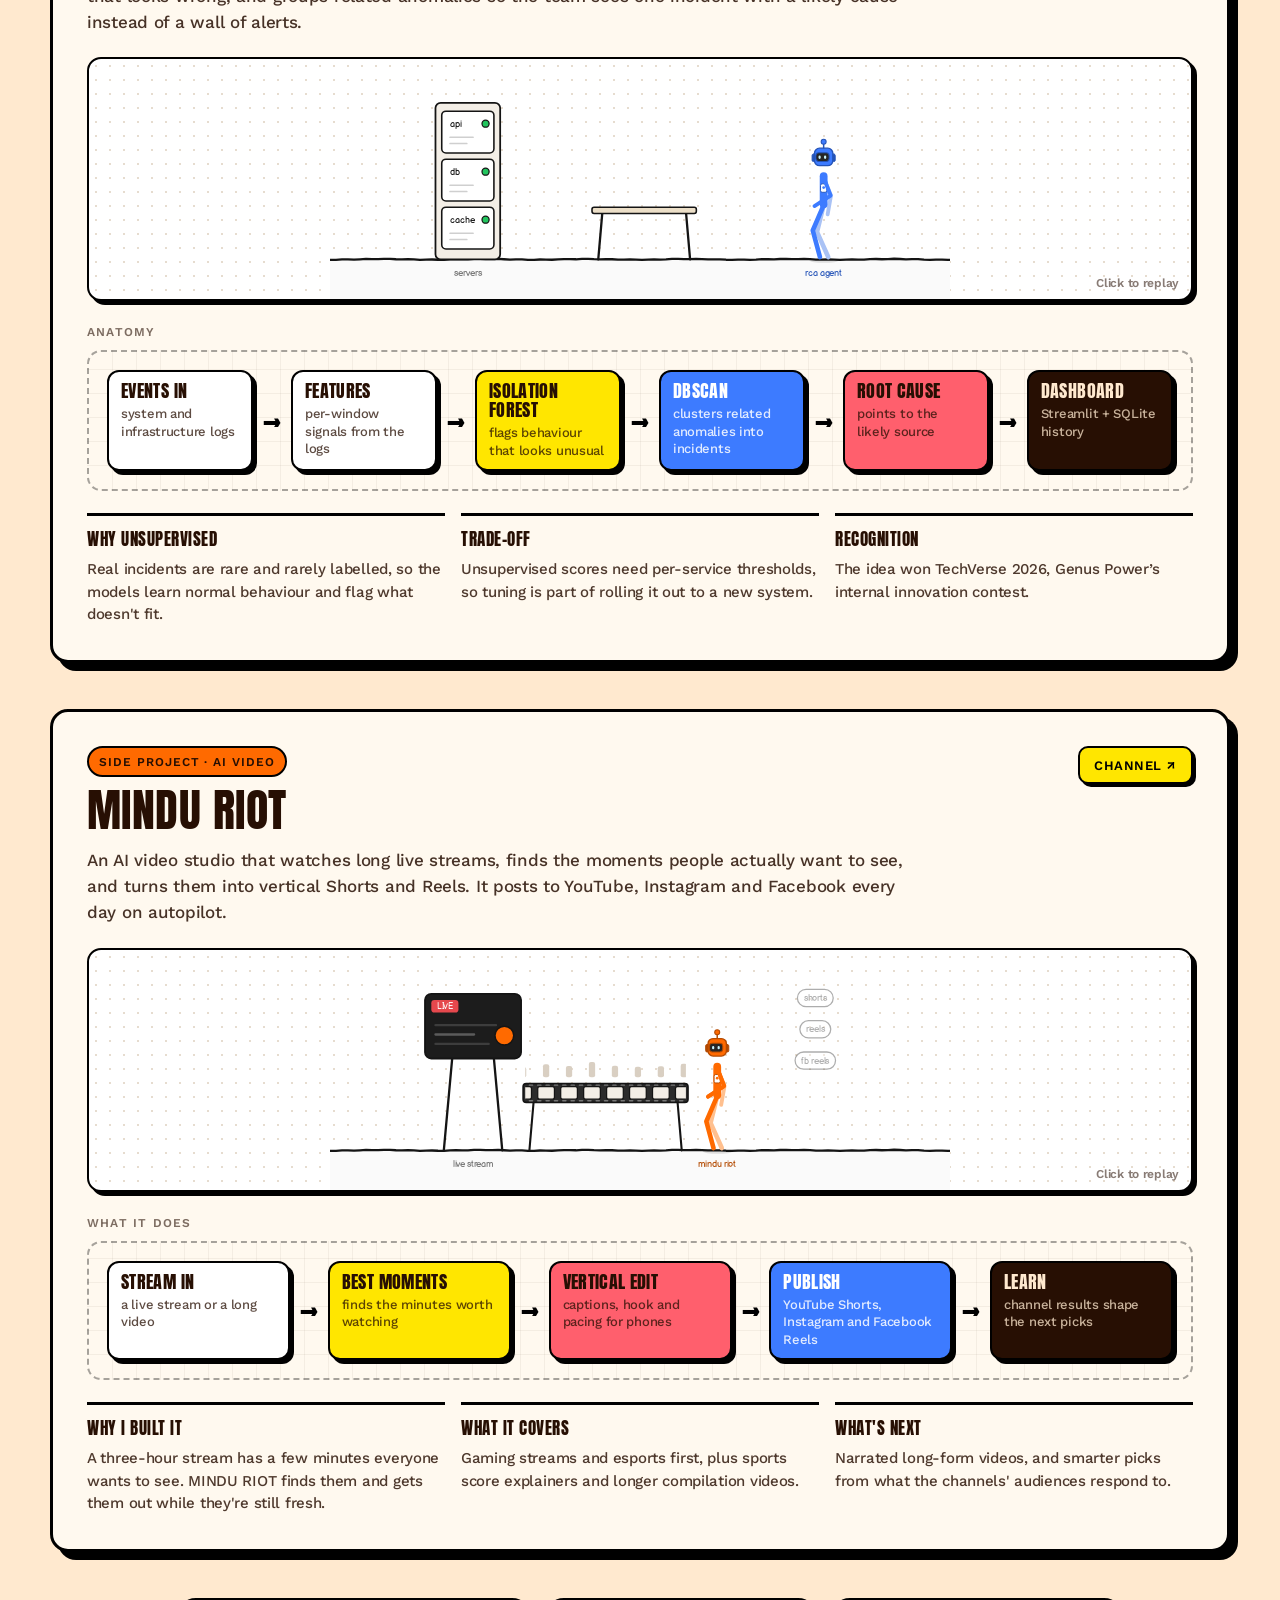
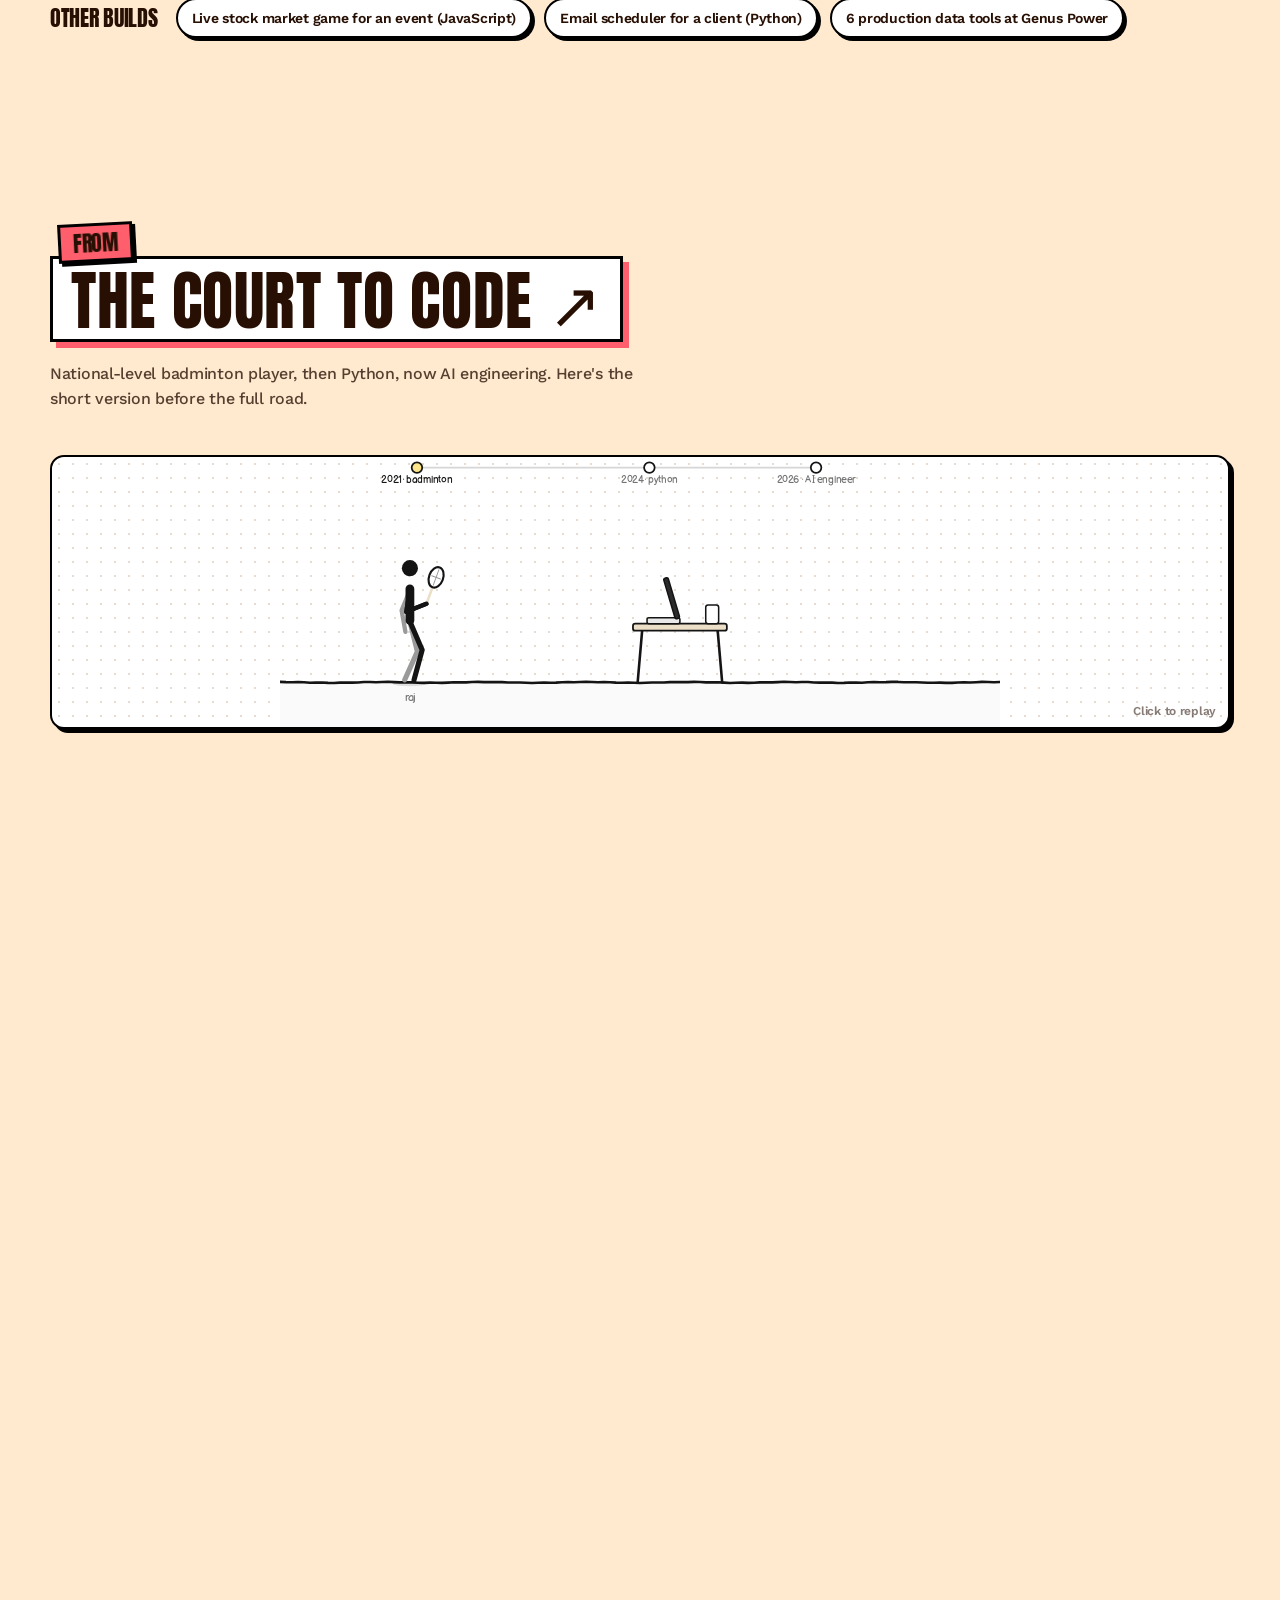
==== commit 2eba7337: "Remove template leftovers and quiet console warnings" ====
--- a/index.html
+++ b/index.html
@@ -1,6 +1,5 @@
 <!DOCTYPE html>
-<!-- saved from url=(0041)https://gsap-webflow-offbrand.webflow.io/ -->
-<html data-wf-domain="gsap-webflow-offbrand.webflow.io" data-wf-page="67fea42b19018db93e3fe13a"
+<html data-wf-page="67fea42b19018db93e3fe13a"
   data-wf-site="67fea42b19018db93e3fe132" class="w-mod-js lenis lenis-scrolling lenis-smooth">
 
 <head>
@@ -70,7 +69,6 @@
       }
     }
 </style>
-  <link href="https://cdn.prod.website-files.com/" rel="preconnect" crossorigin="anonymous">
   <title>Raj Vyas — AI Engineer (Computer Vision, LLMs, Python)</title>
   <meta
     content="Raj Vyas is an AI engineer in Jodhpur, India: RAG with verified citations, real-time computer vision, anomaly detection, and Python tools in production. Open to AI engineer roles."
@@ -1776,7 +1774,7 @@
           const scribbleEl = document.querySelector("[data-hero='scribble']");
           const scribble = scribbleEl ? [...scribbleEl.children[0].children] : [];
 
-          gsap.to(layer, {
+          if (layer) gsap.to(layer, {
             yPercent: 10,
             scrollTrigger: {
               trigger: layer,
@@ -1792,10 +1790,10 @@
 
           // Initial state
           if (titleSplit) gsap.set((titleSplit.flat() || []).filter(Boolean), { yPercent: -110 });
-          gsap.set(layer, { autoAlpha: 1 });
+          if (layer) gsap.set(layer, { autoAlpha: 1 });
           if (toggle) gsap.set(toggle, { scale: 3, rotation: 360 });
           if (parSplit) gsap.set(parSplit, { autoAlpha: 0, yPercent: 100 });
-          gsap.set(alpha, { autoAlpha: 0, scale: 0.7 });
+          if (alpha.length) gsap.set(alpha, { autoAlpha: 0, scale: 0.7 });
           if (scribble.length) gsap.set(scribble, { autoAlpha: 0 });
 
           if (titleSplit) {
@@ -1834,7 +1832,7 @@
             });
           }
 
-          gsap.to(alpha, {
+          if (alpha.length) gsap.to(alpha, {
             autoAlpha: 1,
             scale: 1,
             duration: 0.8,
